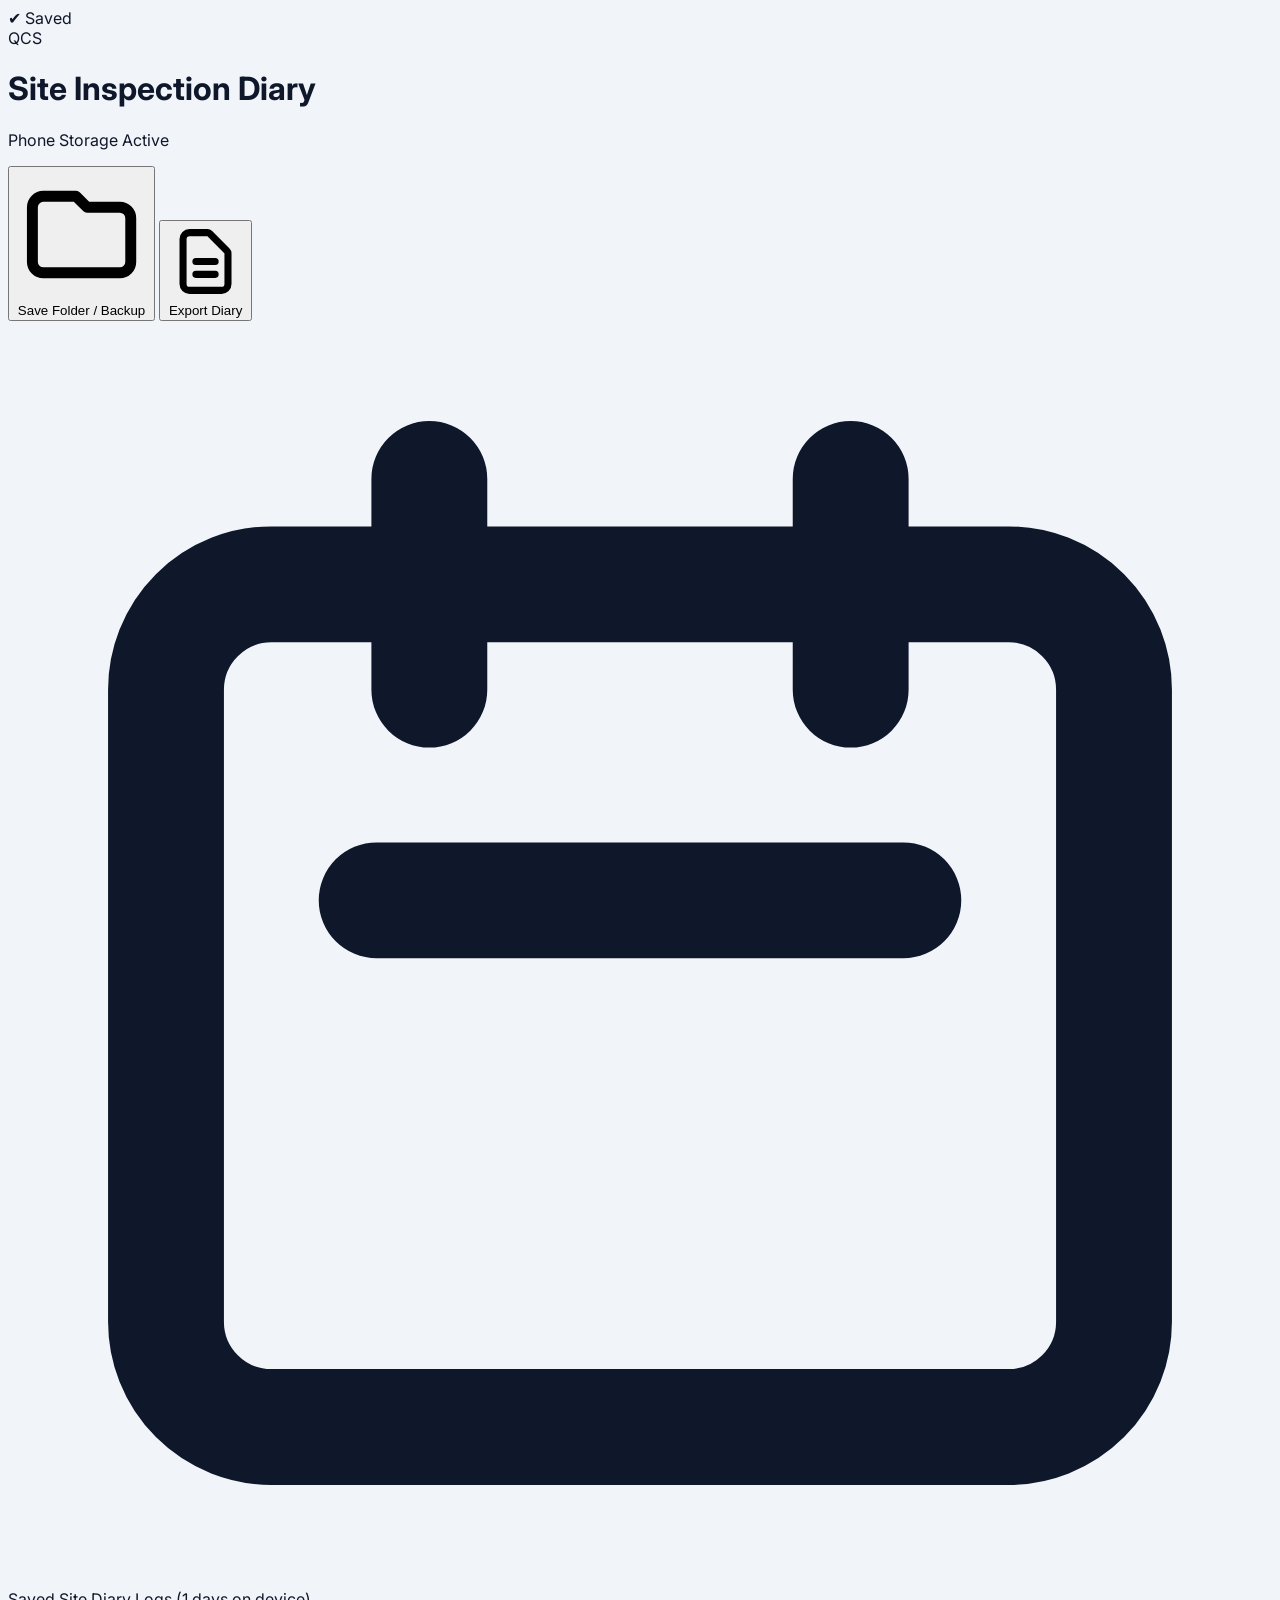
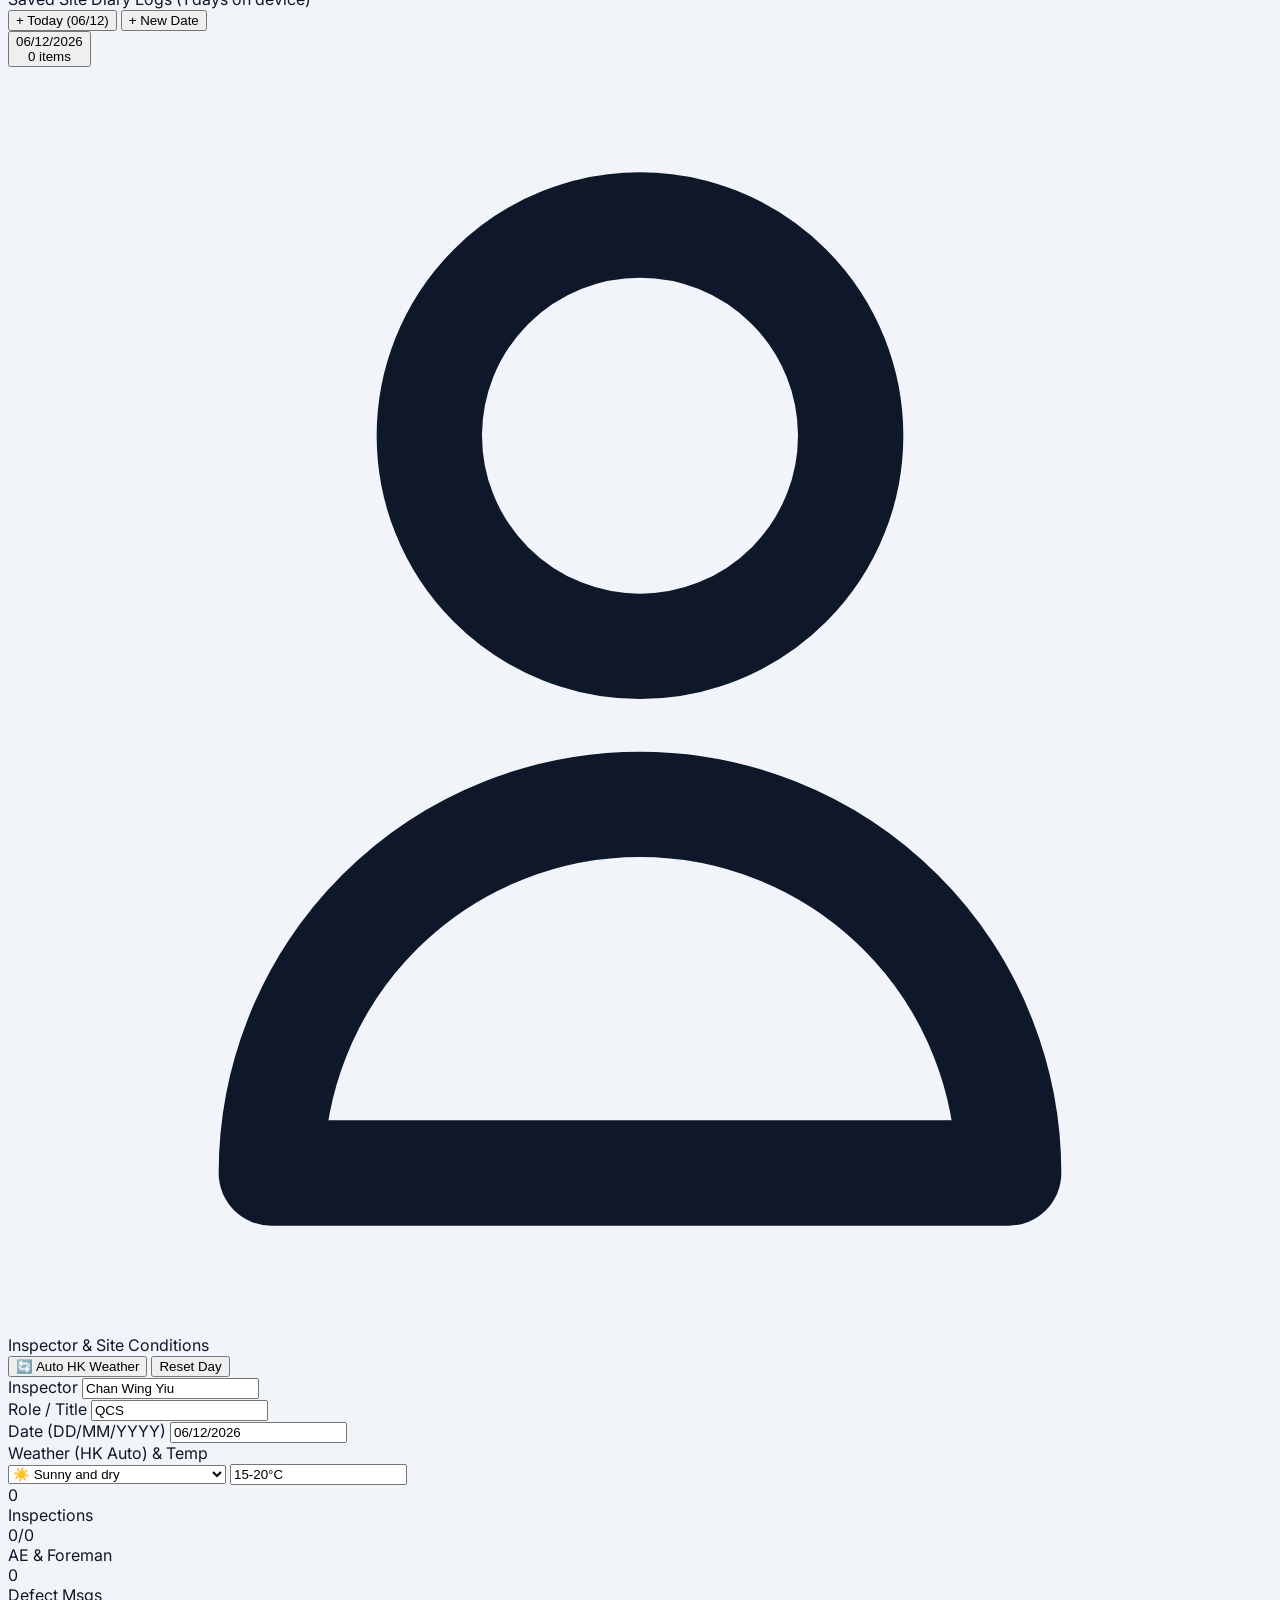
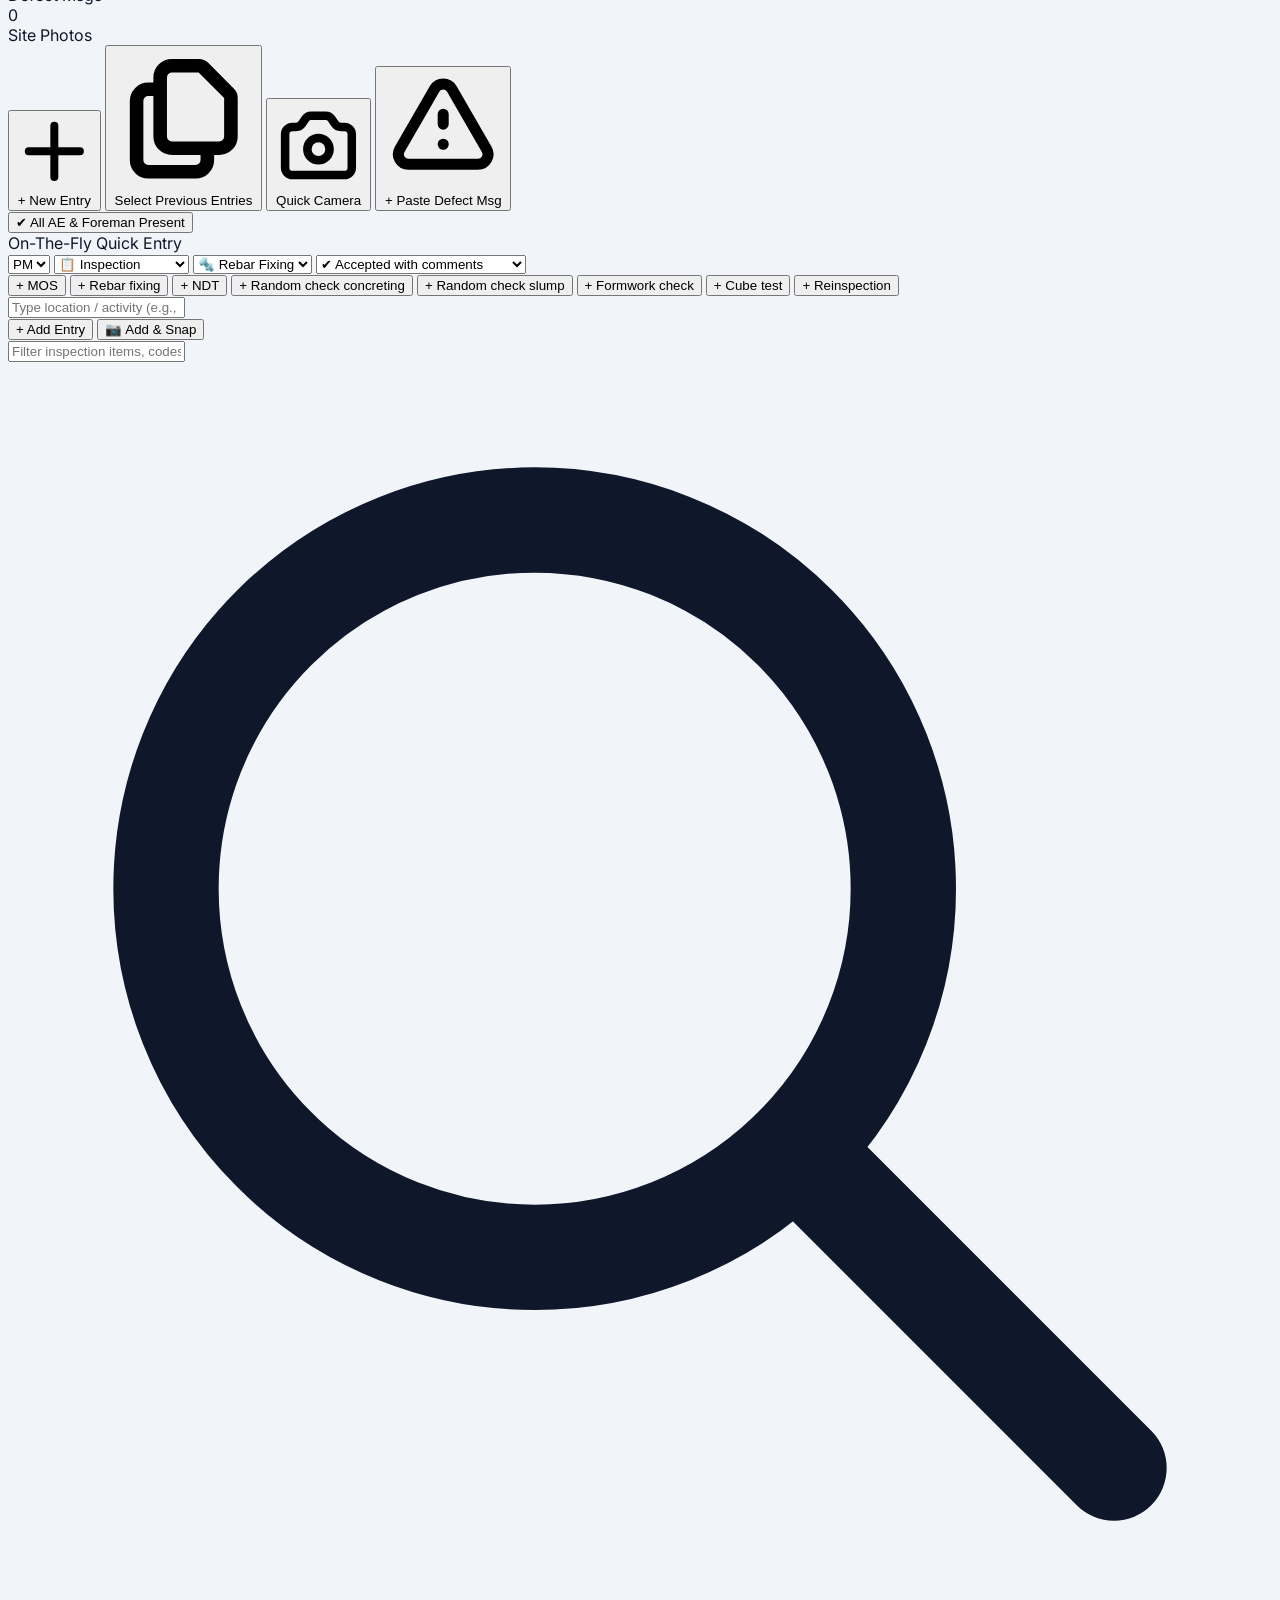
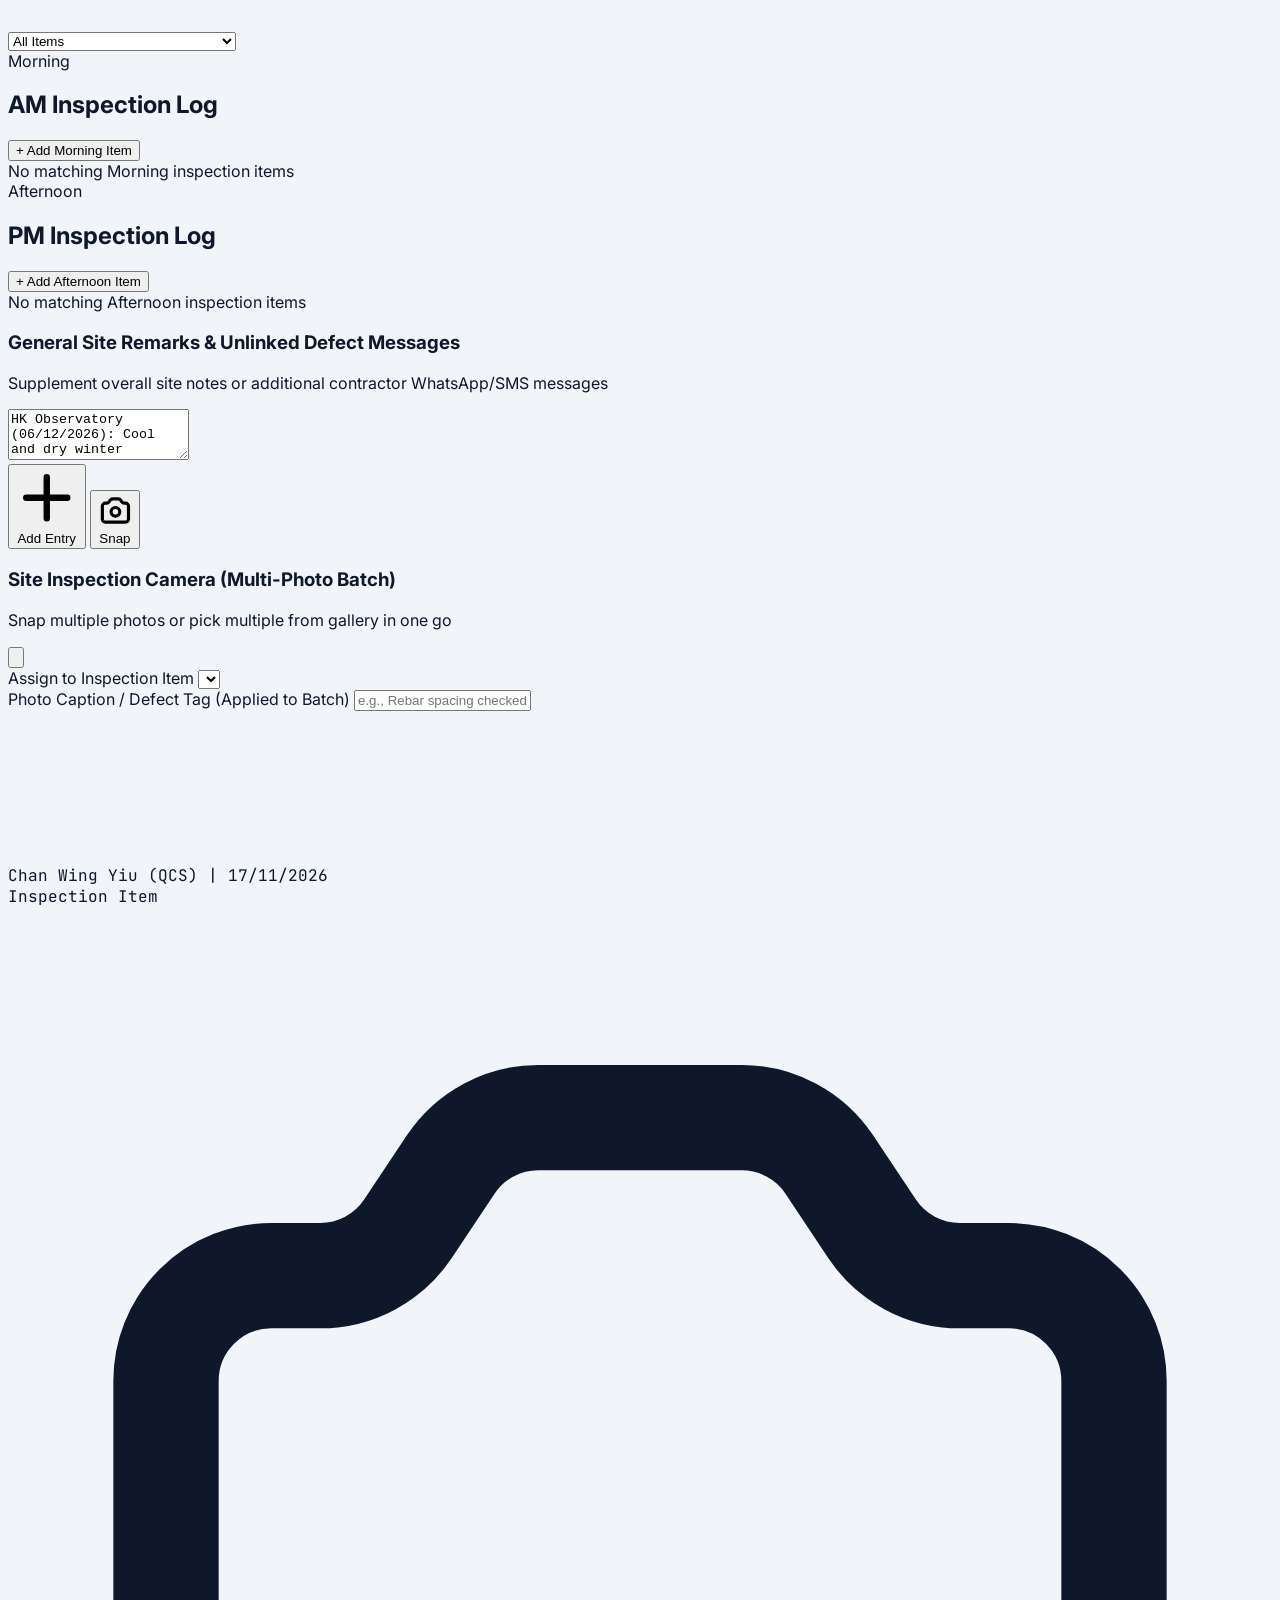
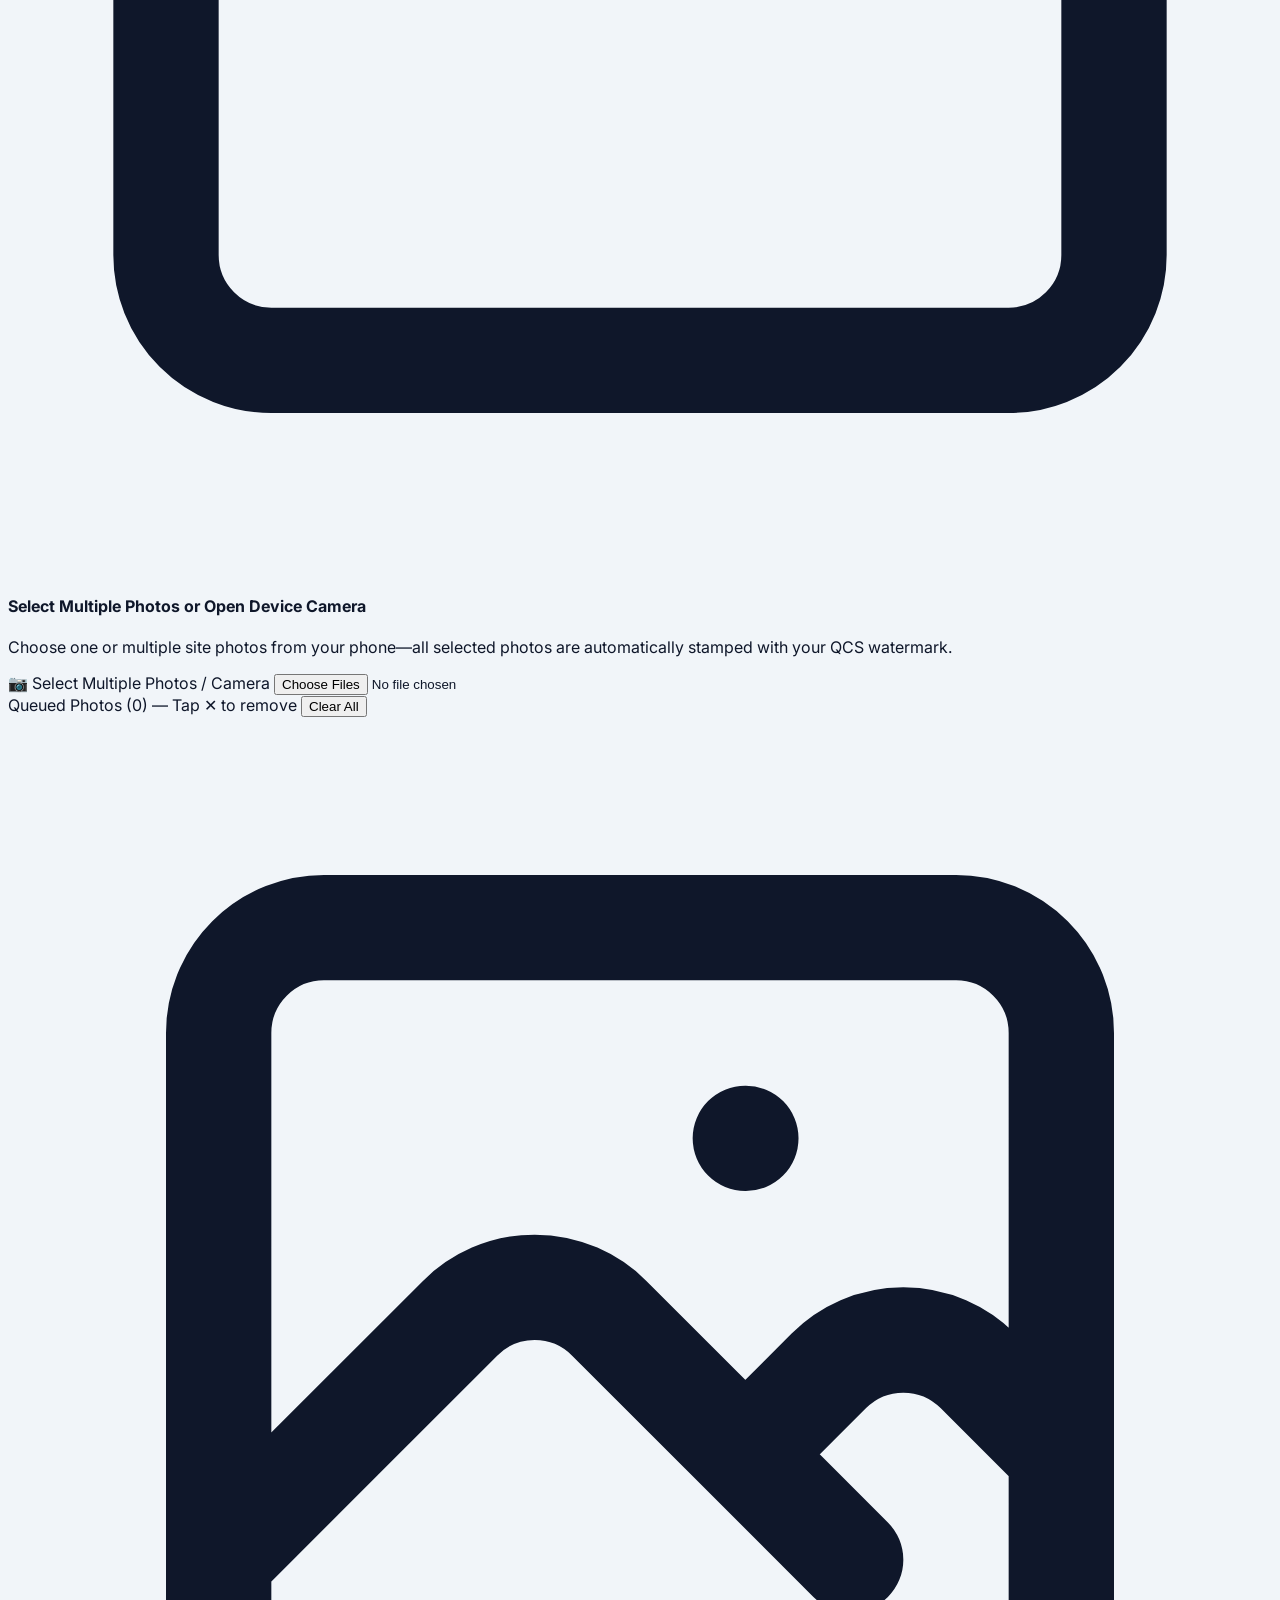
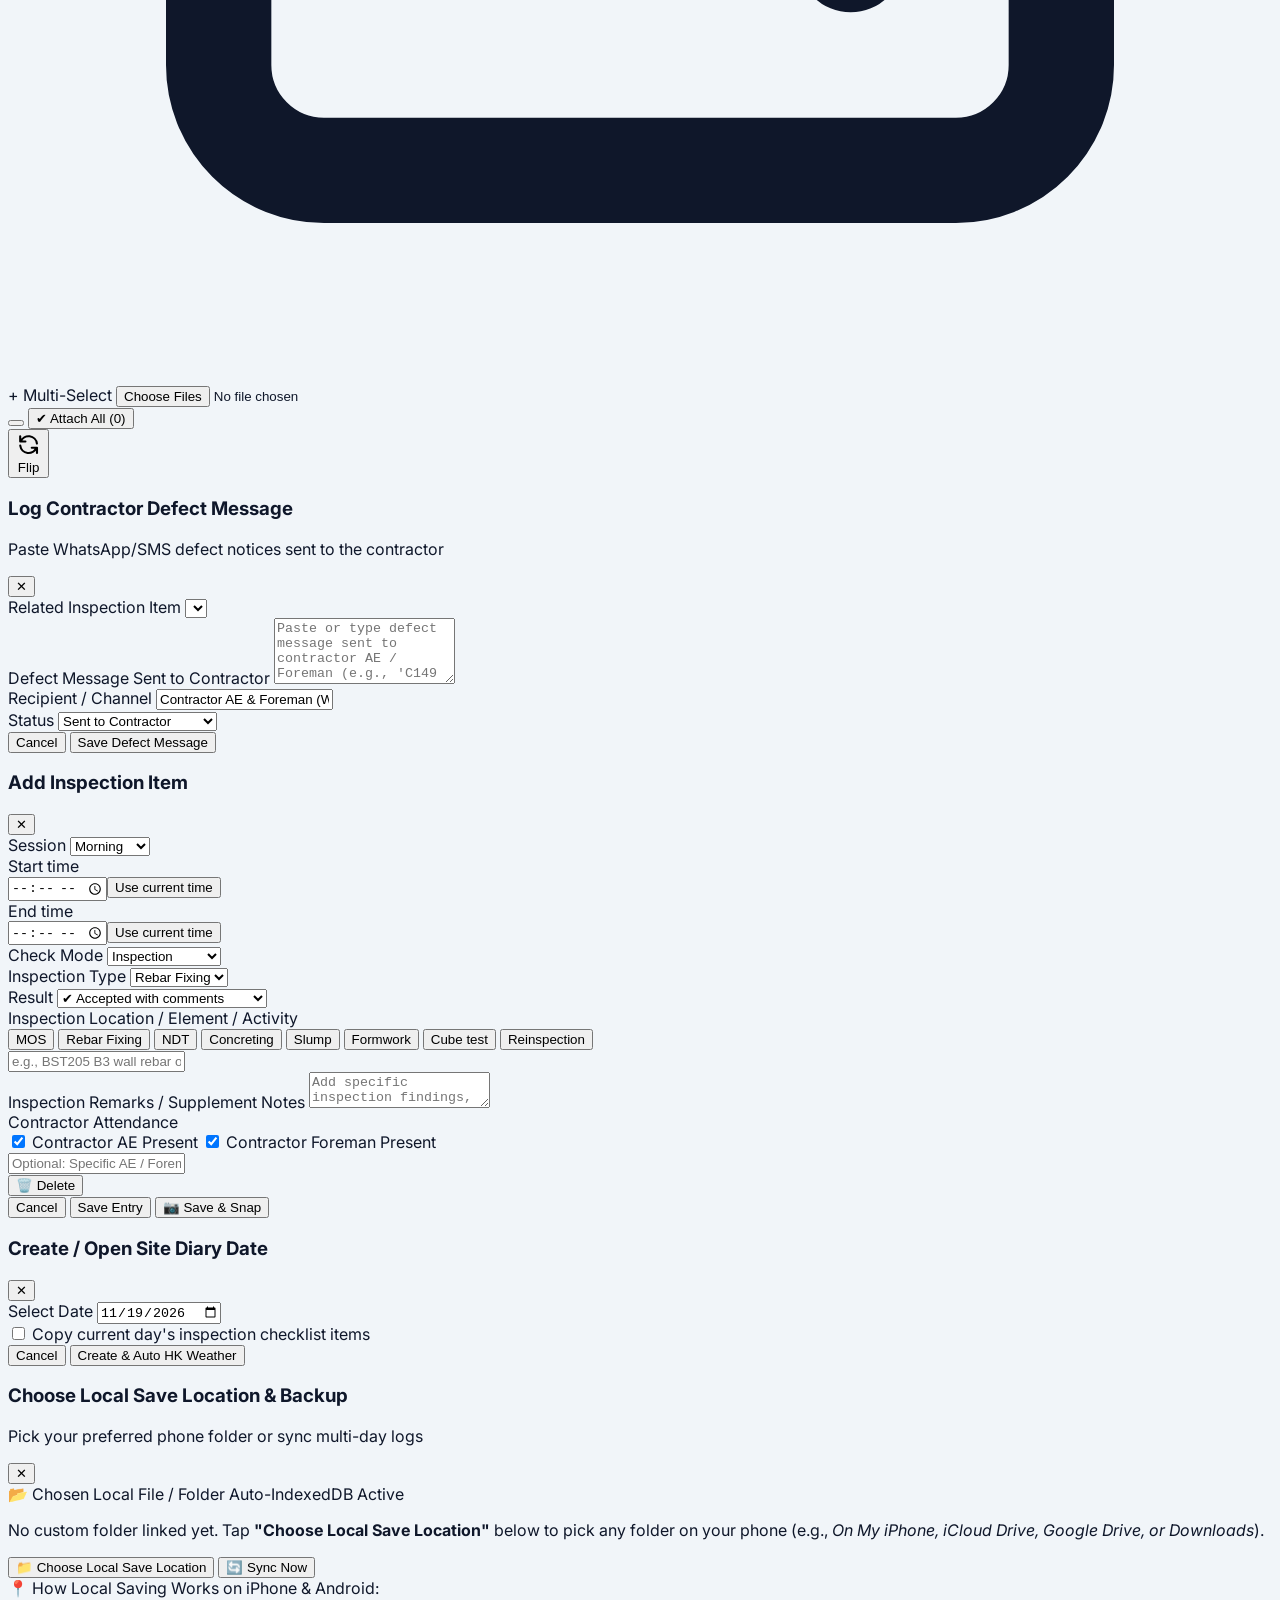
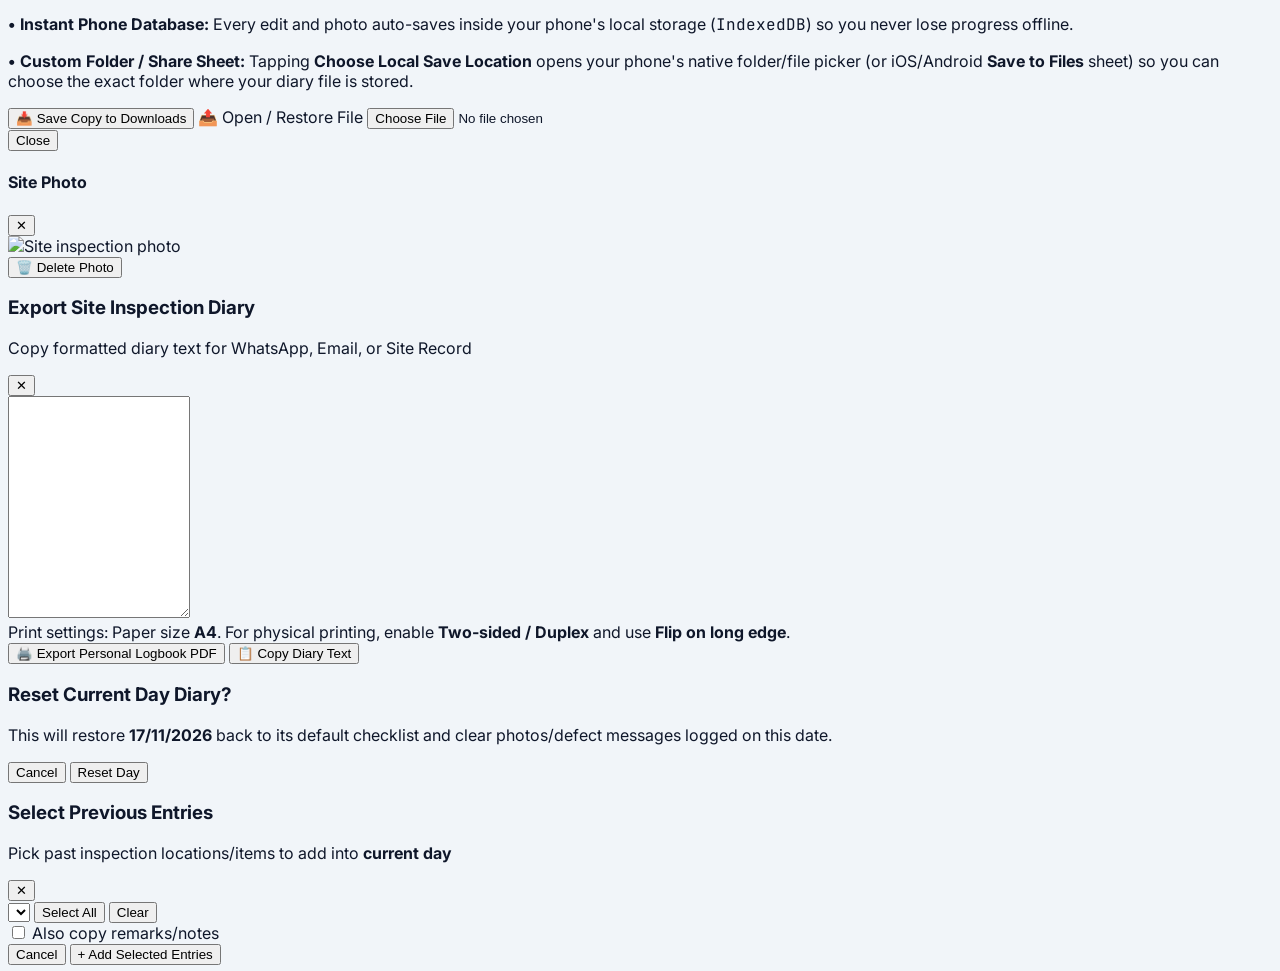
==== index.html @ fc1f867c "Rename site_diary_personal_logbook_FULLY_FIXED.html to index.html" ====
<!DOCTYPE html>
<html lang="en">
<head>
  <meta charset="UTF-8" />
  <meta name="viewport" content="width=device-width, initial-scale=1.0, maximum-scale=1.0, user-scalable=no" />
  <title>Site Diary & QCS Inspection Log</title>
  <script src="https://cdn.tailwindcss.com"></script>
  <link rel="preconnect" href="https://fonts.googleapis.com">
  <link rel="preconnect" href="https://fonts.gstatic.com" crossorigin>
  <link href="https://fonts.googleapis.com/css2?family=Inter:wght@400;500;600;700;800&family=JetBrains+Mono:wght@500;600&display=swap" rel="stylesheet">
  <style>
    body {
      font-family: 'Inter', sans-serif;
      background-color: #f1f5f9;
      color: #0f172a;
      -webkit-tap-highlight-color: transparent;
    }
    .font-mono-code {
      font-family: 'JetBrains Mono', monospace;
    }
    /* Hide scrollbar for clean horizontal pills */
    .no-scrollbar::-webkit-scrollbar {
      display: none;
    }
    .no-scrollbar {
      -ms-overflow-style: none;
      scrollbar-width: none;
    }
    @page { size: A4 portrait; margin: 12mm 12mm 14mm 12mm; }
    #a4-print-report { display: none; }
    @media print {
      html, body { width: 210mm !important; min-height: 297mm !important; margin: 0 !important; padding: 0 !important; background: #fff !important; color: #000 !important; -webkit-print-color-adjust: exact !important; print-color-adjust: exact !important; }
      body { font-family: Arial, sans-serif !important; }
      .no-print, header, #toast, #camera-modal, #defect-modal, #item-modal, #new-day-modal, #backup-modal, #photo-viewer-modal, #reset-modal, #prev-entries-modal, .fixed.bottom-4, main { display: none !important; }
      #export-modal { display: block !important; position: static !important; inset: auto !important; padding: 0 !important; margin: 0 !important; background: #fff !important; }
      #export-modal > div { width: 100% !important; max-width: none !important; margin: 0 !important; padding: 0 !important; border: 0 !important; border-radius: 0 !important; box-shadow: none !important; }
      #export-modal > div > div:first-child, #export-modal > div > div:last-child, #export-preview-text { display: none !important; }
      #a4-print-report { display: block !important; width: 100% !important; font-size: 9.5pt !important; line-height: 1.35 !important; }
      .print-header { display: flex !important; justify-content: space-between !important; align-items: flex-end !important; border-bottom: 2px solid #0f172a !important; margin-bottom: 5mm !important; padding-bottom: 2.5mm !important; }
      .print-title { font-size: 16pt !important; font-weight: 800 !important; }
      .print-meta { font-size: 8.5pt !important; color: #334155 !important; }
      .print-session { margin: 4mm 0 2mm !important; font-size: 11pt !important; font-weight: 800 !important; border-bottom: 1px solid #cbd5e1 !important; padding-bottom: 1mm !important; }
      .print-item { break-inside: avoid !important; page-break-inside: avoid !important; border: 1px solid #cbd5e1 !important; border-radius: 2mm !important; padding: 2.5mm !important; margin-bottom: 2.5mm !important; }
      .print-item-title { font-weight: 700 !important; }
      .print-small { font-size: 8.5pt !important; color: #334155 !important; margin-top: 1mm !important; }
      .print-defect { color: #991b1b !important; }
      .print-general { break-inside: avoid !important; margin-top: 4mm !important; border-top: 1px solid #94a3b8 !important; padding-top: 2mm !important; }
      .print-photo-grid { display: grid !important; grid-template-columns: repeat(2, 1fr) !important; gap: 3mm !important; margin-top: 2mm !important; }
      .print-photo { width: 100% !important; max-height: 75mm !important; object-fit: contain !important; border: 1px solid #cbd5e1 !important; break-inside: avoid !important; }
    }

    @media print {
      #a4-print-report { font-family: "Times New Roman", Times, serif !important; font-size: 10pt !important; line-height: 1.25 !important; }
      .logbook-heading { text-align: center; font-size: 16pt; font-weight: 700; text-decoration: underline; margin: 0 0 5mm; }
      .logbook-front { width: 100%; border-collapse: collapse; margin-bottom: 5mm; }
      .logbook-front td { border: 1px solid #000; padding: 2.2mm 2.5mm; vertical-align: top; }
      .logbook-front .label { width: 26mm; font-weight: 700; white-space: nowrap; }
      .signature-space { height: 10mm; }
      .daily-title { font-size: 12pt; font-weight: 700; text-decoration: underline; margin: 3mm 0 2mm; }
      .daily-info { width: 100%; border-collapse: collapse; margin-bottom: 3mm; }
      .daily-info th, .daily-info td { border: 1px solid #000; padding: 2mm; text-align: left; }
      .daily-info th { width: 24mm; background: #eee !important; font-weight: 700; }
      .logbook-table { width: 100%; border-collapse: collapse; table-layout: fixed; }
      .logbook-table th, .logbook-table td { border: 1px solid #000; padding: 2mm; vertical-align: top; overflow-wrap: anywhere; }
      .logbook-table th { text-align: center; font-weight: 700; background: #e7e6e6 !important; }
      .logbook-table tr { break-inside: avoid; page-break-inside: avoid; }
      .col-no { width: 7mm; text-align: center; }
      .col-time { width: 20mm; text-align: center; }
      .col-activity { width: 54mm; }
      .col-participants { width: 34mm; }
      .col-result { width: auto; }
      .entry-type { font-size: 8.5pt; font-weight: 700; }
      .entry-details { margin-top: 1mm; }
      .nonconformity { margin-top: 1.5mm; font-weight: 700; }
      .photo-section { break-before: page; page-break-before: always; }
      .photo-title { font-size: 12pt; font-weight: 700; text-decoration: underline; margin-bottom: 3mm; }
      .logbook-photo-grid { display: grid; grid-template-columns: repeat(2, 1fr); gap: 4mm; }
      .logbook-photo-card { break-inside: avoid; page-break-inside: avoid; border: 1px solid #000; padding: 2mm; }
      .logbook-photo { display: block; width: 100%; max-height: 92mm; object-fit: contain; }
      .photo-caption { font-size: 8.5pt; margin-top: 1.5mm; }
      .meeting-note { margin-top: 4mm; border: 1px solid #000; padding: 2.5mm; break-inside: avoid; page-break-inside: avoid; }
      .footer-note { margin-top: 3mm; font-size: 8pt; }
    }

    /* A4 full-page print override */
    @page { size: A4 portrait; margin: 10mm; }
    @media print {
      html, body {
        width: auto !important;
        min-width: 0 !important;
        max-width: none !important;
        min-height: 0 !important;
      }
      #export-modal {
        width: auto !important;
        max-width: none !important;
      }
      #export-modal > div,
      #a4-print-report {
        width: 100% !important;
        max-width: none !important;
        min-width: 0 !important;
        box-sizing: border-box !important;
      }
      #a4-print-report {
        zoom: 1 !important;
        transform: none !important;
        font-size: 10pt !important;
      }
      .logbook-front,
      .daily-info,
      .logbook-table {
        width: 100% !important;
        max-width: 100% !important;
      }
    }
  </style>
</head>
<body class="pb-28">

  <!-- Toast Notification Banner -->
  <div id="toast" class="fixed top-4 left-1/2 -translate-x-1/2 z-50 hidden items-center gap-2 bg-slate-900 text-white px-4 py-3 rounded-xl shadow-xl border border-slate-700 text-sm font-medium transition-all duration-200 max-w-[92vw]">
    <span id="toast-icon" class="text-amber-400">✔</span>
    <span id="toast-msg">Saved</span>
  </div>

  <!-- Top App Bar -->
  <header class="bg-slate-900 text-white sticky top-0 z-30 shadow-md border-b border-slate-800 no-print">
    <div class="max-w-3xl mx-auto px-4 py-3 flex items-center justify-between gap-2">
      <div class="flex items-center gap-2.5">
        <div class="w-10 h-10 rounded-xl bg-amber-500 text-slate-950 flex items-center justify-center font-extrabold text-lg shadow-inner">
          QCS
        </div>
        <div>
          <h1 class="text-base sm:text-lg font-bold tracking-tight leading-tight">Site Inspection Diary</h1>
          <p class="text-xs text-slate-400 flex items-center gap-1.5">
            <span class="inline-block w-2 h-2 rounded-full bg-emerald-400"></span>
            <span id="storage-status-label">Phone Storage Active</span>
          </p>
        </div>
      </div>

      <div class="flex items-center gap-2">
        <button onclick="openBackupModal()" class="bg-slate-800 hover:bg-slate-700 active:scale-95 text-slate-200 font-semibold text-xs px-3 py-2.5 rounded-xl border border-slate-700 transition flex items-center gap-1.5" title="Choose save folder or backup/restore">
          <svg class="w-4 h-4 text-emerald-400" fill="none" stroke="currentColor" stroke-width="2" viewBox="0 0 24 24">
            <path stroke-linecap="round" stroke-linejoin="round" d="M3 7v10a2 2 0 002 2h14a2 2 0 002-2V9a2 2 0 00-2-2h-6l-2-2H5a2 2 0 00-2 2z" />
          </svg>
          <span class="hidden sm:inline">Save Folder / Backup</span>
        </button>

        <button onclick="openExportModal()" class="bg-amber-500 hover:bg-amber-400 active:scale-95 text-slate-950 font-bold text-xs sm:text-sm px-3.5 py-2.5 rounded-xl shadow transition flex items-center gap-1.5">
          <svg class="w-4 h-4" fill="none" stroke="currentColor" stroke-width="2.2" viewBox="0 0 24 24">
            <path stroke-linecap="round" stroke-linejoin="round" d="M9 12h6m-6 4h6m2 5H7a2 2 0 01-2-2V5a2 2 0 012-2h5.586a1 1 0 01.707.293l5.414 5.414a1 1 0 01.293.707V19a2 2 0 01-2 2z" />
          </svg>
          <span>Export Diary</span>
        </button>
      </div>
    </div>
  </header>

  <!-- Main Content Container -->
  <main class="max-w-3xl mx-auto px-3 sm:px-4 pt-4 space-y-4">

    <!-- Multi-Day Diary Switcher Bar (Saved on Phone Storage) -->
    <section class="bg-white rounded-2xl shadow-sm border border-slate-200 p-3 space-y-2.5 no-print">
      <div class="flex items-center justify-between gap-2">
        <span class="text-[11px] font-extrabold uppercase tracking-wider text-slate-500 flex items-center gap-1.5">
          <svg class="w-4 h-4 text-sky-600" fill="none" stroke="currentColor" stroke-width="2.2" viewBox="0 0 24 24">
            <path stroke-linecap="round" stroke-linejoin="round" d="M8 7V3m8 4V3m-9 8h10M5 21h14a2 2 0 002-2V7a2 2 0 00-2-2H5a2 2 0 00-2 2v12a2 2 0 002 2z" />
          </svg>
          Saved Site Diary Logs (<span id="saved-days-count">1</span> days on device)
        </span>
        <div class="flex items-center gap-1.5">
          <button id="today-button" onclick="createNewDayDiary('today')" class="text-xs font-bold bg-sky-50 hover:bg-sky-100 text-sky-800 border border-sky-200 px-2.5 py-1.5 rounded-xl transition">
            + Today
          </button>
          <button onclick="openNewDayModal()" class="text-xs font-bold bg-slate-900 hover:bg-slate-800 text-white px-2.5 py-1.5 rounded-xl transition">
            + New Date
          </button>
        </div>
      </div>

      <!-- Horizontal Scrollable Saved Date Pills -->
      <div id="saved-days-pills" class="flex items-center gap-2 overflow-x-auto no-scrollbar pb-0.5"></div>
    </section>

    <!-- Diary Header Metadata Card -->
    <section class="bg-white rounded-2xl shadow-sm border border-slate-200 p-4 space-y-3">
      <div class="flex items-center justify-between">
        <span class="text-xs font-bold uppercase tracking-wider text-slate-500 flex items-center gap-1.5">
          <svg class="w-4 h-4 text-amber-500" fill="none" stroke="currentColor" stroke-width="2" viewBox="0 0 24 24">
            <path stroke-linecap="round" stroke-linejoin="round" d="M16 7a4 4 0 11-8 0 4 4 0 018 0zM12 14a7 7 0 00-7 7h14a7 7 0 00-7-7z" />
          </svg>
          Inspector & Site Conditions
        </span>
        <div class="flex items-center gap-3 no-print">
          <button onclick="syncWeatherForCurrentDate(true)" class="text-xs text-sky-600 hover:text-sky-700 font-semibold flex items-center gap-1">
            <span>🔄 Auto HK Weather</span>
          </button>
          <button onclick="openResetConfirm()" class="text-xs text-slate-400 hover:text-rose-600 underline font-medium">
            Reset Day
          </button>
        </div>
      </div>

      <div class="grid grid-cols-2 sm:grid-cols-4 gap-2.5">
        <div class="col-span-2 sm:col-span-1">
          <label class="block text-[11px] font-semibold text-slate-500 uppercase mb-1">Inspector</label>
          <input id="meta-inspector" type="text" onchange="updateMeta('inspector', this.value)"
            class="w-full bg-slate-50 border border-slate-200 rounded-xl px-3 py-2 text-sm font-semibold text-slate-900 focus:outline-none focus:ring-2 focus:ring-amber-500" />
        </div>
        <div>
          <label class="block text-[11px] font-semibold text-slate-500 uppercase mb-1">Role / Title</label>
          <input id="meta-role" type="text" onchange="updateMeta('role', this.value)"
            class="w-full bg-slate-50 border border-slate-200 rounded-xl px-3 py-2 text-sm font-semibold text-slate-900 focus:outline-none focus:ring-2 focus:ring-amber-500" />
        </div>
        <div>
          <label class="block text-[11px] font-semibold text-slate-500 uppercase mb-1">Date (DD/MM/YYYY)</label>
          <input id="meta-date" type="text" onchange="handleDateChange(this.value)"
            class="w-full bg-slate-50 border border-slate-200 rounded-xl px-3 py-2 text-sm font-semibold text-slate-900 focus:outline-none focus:ring-2 focus:ring-amber-500" />
        </div>
        <div class="col-span-2 sm:col-span-1">
          <label class="block text-[11px] font-semibold text-slate-500 uppercase mb-1">Weather (HK Auto) & Temp</label>
          <div class="flex gap-1.5">
            <select id="meta-weather" onchange="updateMeta('weather', this.value)"
              class="w-3/5 bg-slate-50 border border-slate-200 rounded-xl px-2 py-2 text-xs sm:text-sm font-semibold text-slate-900 focus:outline-none focus:ring-2 focus:ring-amber-500">
              <option value="Mainly cloudy with sunny periods">⛅ Mainly cloudy / sunny periods</option>
              <option value="Sunny and dry">☀️ Sunny and dry</option>
              <option value="Sunny">☀️ Sunny</option>
              <option value="Fine and dry">🌤️ Fine and dry</option>
              <option value="Cloudy">☁️ Cloudy</option>
              <option value="Cloudy with a few rain patches">🌦️ Cloudy / rain patches</option>
              <option value="Rainy">🌧️ Rainy</option>
              <option value="Humid">💧 Humid</option>
            </select>
            <input id="meta-temp" type="text" onchange="updateMeta('temp', this.value)"
              class="w-2/5 bg-slate-50 border border-slate-200 rounded-xl px-1.5 py-2 text-xs sm:text-sm font-semibold text-center text-slate-900 focus:outline-none focus:ring-2 focus:ring-amber-500" />
          </div>
        </div>
      </div>

      <!-- Summary Metrics Strip -->
      <div class="grid grid-cols-4 gap-2 pt-2 border-t border-slate-100 text-center">
        <div class="bg-slate-50 rounded-xl p-2">
          <div id="stat-total" class="text-lg font-extrabold text-slate-900">11</div>
          <div class="text-[11px] font-medium text-slate-500">Inspections</div>
        </div>
        <div class="bg-emerald-50 rounded-xl p-2">
          <div id="stat-attendance" class="text-lg font-extrabold text-emerald-700">11/11</div>
          <div class="text-[11px] font-medium text-emerald-700">AE & Foreman</div>
        </div>
        <div class="bg-amber-50 rounded-xl p-2">
          <div id="stat-defects" class="text-lg font-extrabold text-amber-700">0</div>
          <div class="text-[11px] font-medium text-amber-700">Defect Msgs</div>
        </div>
        <div class="bg-sky-50 rounded-xl p-2">
          <div id="stat-photos" class="text-lg font-extrabold text-sky-700">0</div>
          <div class="text-[11px] font-medium text-sky-700">Site Photos</div>
        </div>
      </div>
    </section>

    <!-- Quick Field Action Toolbar -->
    <section class="flex flex-wrap items-center justify-between gap-2 bg-slate-800 text-white p-3 rounded-2xl shadow-sm no-print">
      <div class="flex flex-wrap items-center gap-2">
        <button onclick="openAddInspectionModal('Afternoon')" class="bg-emerald-500 hover:bg-emerald-400 active:scale-95 text-slate-950 font-extrabold text-xs sm:text-sm px-3.5 py-2.5 rounded-xl flex items-center gap-1.5 shadow">
          <svg class="w-4 h-4" fill="none" stroke="currentColor" stroke-width="2.5" viewBox="0 0 24 24">
            <path stroke-linecap="round" stroke-linejoin="round" d="M12 4v16m8-8H4" />
          </svg>
          <span>+ New Entry</span>
        </button>

        <button onclick="openPreviousEntriesModal()" class="bg-sky-500 hover:bg-sky-400 active:scale-95 text-slate-950 font-extrabold text-xs sm:text-sm px-3.5 py-2.5 rounded-xl flex items-center gap-1.5 shadow">
          <svg class="w-4 h-4" fill="none" stroke="currentColor" stroke-width="2.3" viewBox="0 0 24 24">
            <path stroke-linecap="round" stroke-linejoin="round" d="M8 7v8a2 2 0 002 2h6M8 7V5a2 2 0 012-2h4.586a1 1 0 01.707.293l4.414 4.414a1 1 0 01.293.707V15a2 2 0 01-2 2h-2M8 7H6a2 2 0 00-2 2v10a2 2 0 002 2h8a2 2 0 002-2v-2" />
          </svg>
          <span>Select Previous Entries</span>
        </button>

        <button onclick="openCameraModal(null)" class="bg-amber-500 hover:bg-amber-400 active:scale-95 text-slate-950 font-bold text-xs sm:text-sm px-3.5 py-2.5 rounded-xl flex items-center gap-2 shadow">
          <svg class="w-4 h-4" fill="none" stroke="currentColor" stroke-width="2.3" viewBox="0 0 24 24">
            <path stroke-linecap="round" stroke-linejoin="round" d="M3 9a2 2 0 012-2h.93a2 2 0 001.664-.89l.812-1.22A2 2 0 0110.07 4h3.86a2 2 0 011.664.89l.812 1.22A2 2 0 0018.07 7H19a2 2 0 012 2v9a2 2 0 01-2 2H5a2 2 0 01-2-2V9z" />
            <path stroke-linecap="round" stroke-linejoin="round" d="M15 13a3 3 0 11-6 0 3 3 0 016 0z" />
          </svg>
          <span>Quick Camera</span>
        </button>

        <button onclick="openQuickDefectModal()" class="bg-rose-600 hover:bg-rose-500 active:scale-95 text-white font-semibold text-xs sm:text-sm px-3.5 py-2.5 rounded-xl flex items-center gap-1.5 shadow">
          <svg class="w-4 h-4" fill="none" stroke="currentColor" stroke-width="2.2" viewBox="0 0 24 24">
            <path stroke-linecap="round" stroke-linejoin="round" d="M12 9v2m0 4h.01m-6.938 4h13.856c1.54 0 2.502-1.667 1.732-3L13.732 4c-.77-1.333-2.694-1.333-3.464 0L3.34 16c-.77 1.333.192 3 1.732 3z" />
          </svg>
          <span>+ Paste Defect Msg</span>
        </button>
      </div>

      <button onclick="markAllAttendance()" class="text-xs bg-slate-700 hover:bg-slate-600 text-emerald-300 font-semibold px-3 py-2 rounded-xl border border-slate-600 transition">
        ✔ All AE & Foreman Present
      </button>
    </section>

    <!-- Rapid 2-Second Field Quick-Add Bar -->
    <section class="bg-white rounded-2xl shadow-sm border-2 border-amber-400/70 p-3.5 space-y-2.5 no-print">
      <div class="flex flex-wrap items-center justify-between gap-2">
        <span class="text-xs font-extrabold uppercase tracking-wider text-slate-700 flex items-center gap-1.5">
          <span class="w-2 h-2 rounded-full bg-emerald-500 animate-pulse"></span>
          On-The-Fly Quick Entry
        </span>
        <div class="flex flex-wrap items-center gap-1.5">
          <select id="quick-session" class="bg-slate-100 border border-slate-200 rounded-lg px-2 py-1 text-xs font-bold text-slate-800 focus:outline-none focus:ring-2 focus:ring-amber-500">
            <option value="Morning">AM</option>
            <option value="Afternoon" selected>PM</option>
          </select>
          <select id="quick-type" onchange="syncStatusOptionsForType('quick')" class="bg-indigo-50 border border-indigo-200 rounded-lg px-2 py-1 text-xs font-extrabold text-indigo-900 focus:outline-none focus:ring-2 focus:ring-amber-500">
            <option value="Inspection" selected>📋 Inspection</option>
            <option value="Random Check">🎲 Random Check</option>
          </select>
          <select id="quick-category" class="bg-sky-50 border border-sky-200 rounded-lg px-2 py-1 text-xs font-extrabold text-sky-900 focus:outline-none focus:ring-2 focus:ring-amber-500">
            <option value="Rebar Fixing">🔩 Rebar Fixing</option>
            <option value="MOS">📑 MOS</option>
            <option value="NDT">📡 NDT</option>
            <option value="Concreting">🏗️ Concreting</option>
            <option value="Formwork">🪵 Formwork</option>
            <option value="Steelwork">⚙️ Steelwork</option>
            <option value="Cube Test">🧪 Cube Test</option>
            <option value="General">📌 General</option>
          </select>
          <select id="quick-status" class="bg-slate-100 border border-slate-200 rounded-lg px-2 py-1 text-xs font-bold text-slate-800 focus:outline-none focus:ring-2 focus:ring-amber-500">
            <option value="Accepted with comments">✔ Accepted with comments</option>
            <option value="Accepted with minor defects">⚠️ Accepted with minor defects</option>
            <option value="Reinspection required">🔄 Reinspection required</option>
          </select>
        </div>
      </div>

      <!-- 1-Tap Common QCS Task Chips -->
      <div class="flex items-center gap-1.5 overflow-x-auto no-scrollbar pb-0.5">
        <button type="button" onclick="applyQuickChip('MOS review ', 'Inspection', 'MOS')" class="shrink-0 text-[11px] font-semibold bg-sky-50 hover:bg-sky-100 text-sky-800 px-2.5 py-1 rounded-lg border border-sky-200 transition">
          + MOS
        </button>
        <button type="button" onclick="applyQuickChip('Rebar fixing inspection ', 'Inspection', 'Rebar Fixing')" class="shrink-0 text-[11px] font-semibold bg-sky-50 hover:bg-sky-100 text-sky-800 px-2.5 py-1 rounded-lg border border-sky-200 transition">
          + Rebar fixing
        </button>
        <button type="button" onclick="applyQuickChip('NDT inspection ', 'Inspection', 'NDT')" class="shrink-0 text-[11px] font-semibold bg-sky-50 hover:bg-sky-100 text-sky-800 px-2.5 py-1 rounded-lg border border-sky-200 transition">
          + NDT
        </button>
        <button type="button" onclick="applyQuickChip('Random check concreting', 'Random Check', 'Concreting')" class="shrink-0 text-[11px] font-semibold bg-indigo-50 hover:bg-indigo-100 text-indigo-800 px-2.5 py-1 rounded-lg border border-indigo-200 transition">
          + Random check concreting
        </button>
        <button type="button" onclick="applyQuickChip('Random check slump', 'Random Check', 'Concreting')" class="shrink-0 text-[11px] font-semibold bg-indigo-50 hover:bg-indigo-100 text-indigo-800 px-2.5 py-1 rounded-lg border border-indigo-200 transition">
          + Random check slump
        </button>
        <button type="button" onclick="applyQuickChip('Formwork check ', 'Inspection', 'Formwork')" class="shrink-0 text-[11px] font-semibold bg-slate-100 hover:bg-amber-100 hover:text-amber-900 text-slate-700 px-2.5 py-1 rounded-lg border border-slate-200 transition">
          + Formwork check
        </button>
        <button type="button" onclick="applyQuickChip('Cube test ', 'Inspection', 'Cube Test')" class="shrink-0 text-[11px] font-semibold bg-slate-100 hover:bg-amber-100 hover:text-amber-900 text-slate-700 px-2.5 py-1 rounded-lg border border-slate-200 transition">
          + Cube test
        </button>
        <button type="button" onclick="applyQuickChip('Reinspected ', 'Inspection', 'General')" class="shrink-0 text-[11px] font-semibold bg-slate-100 hover:bg-amber-100 hover:text-amber-900 text-slate-700 px-2.5 py-1 rounded-lg border border-slate-200 transition">
          + Reinspection
        </button>
      </div>

      <!-- Input + Instant Add / Add & Snap Buttons -->
      <div class="flex flex-col sm:flex-row gap-2">
        <input id="quick-title-input" type="text" onkeydown="if(event.key==='Enter') handleQuickAdd(false)"
          placeholder="Type location / activity (e.g., BST205 B3 wall rebar)..."
          class="flex-1 bg-slate-50 border border-slate-300 rounded-xl px-3.5 py-2.5 text-sm font-semibold text-slate-900 placeholder-slate-400 focus:outline-none focus:ring-2 focus:ring-amber-500" />
        <div class="flex items-center gap-2 shrink-0">
          <button type="button" onclick="handleQuickAdd(false)"
            class="flex-1 sm:flex-initial bg-slate-900 hover:bg-slate-800 active:scale-95 text-white font-bold text-xs sm:text-sm px-4 py-2.5 rounded-xl shadow transition">
            + Add Entry
          </button>
          <button type="button" onclick="handleQuickAdd(true)"
            class="flex-1 sm:flex-initial bg-amber-500 hover:bg-amber-400 active:scale-95 text-slate-950 font-extrabold text-xs sm:text-sm px-3.5 py-2.5 rounded-xl shadow flex items-center justify-center gap-1.5 transition"
            title="Create entry and immediately open camera">
            <span>📷 Add & Snap</span>
          </button>
        </div>
      </div>
    </section>

    <!-- Filter / Search Bar -->
    <div class="flex items-center gap-2 no-print">
      <div class="relative flex-1">
        <input id="search-input" type="text" oninput="renderInspections()" placeholder="Filter inspection items, codes (e.g. BST209, C149), or defects..."
          class="w-full bg-white border border-slate-200 rounded-xl pl-9 pr-3 py-2.5 text-sm text-slate-800 placeholder-slate-400 focus:outline-none focus:ring-2 focus:ring-amber-500 shadow-sm" />
        <svg class="w-4 h-4 text-slate-400 absolute left-3 top-3" fill="none" stroke="currentColor" stroke-width="2" viewBox="0 0 24 24">
          <path stroke-linecap="round" stroke-linejoin="round" d="M21 21l-6-6m2-5a7 7 0 11-14 0 7 7 0 0114 0z" />
        </svg>
      </div>
      <select id="filter-status" onchange="renderInspections()" class="bg-white border border-slate-200 rounded-xl px-3 py-2.5 text-xs sm:text-sm font-semibold text-slate-700 focus:outline-none focus:ring-2 focus:ring-amber-500 shadow-sm">
        <option value="all">All Items</option>
        <option value="type-Inspection">Mode: Inspection</option>
        <option value="type-Random Check">Mode: Random Check</option>
        <option value="cat-MOS">Type: MOS</option>
        <option value="cat-Rebar Fixing">Type: Rebar Fixing</option>
        <option value="cat-NDT">Type: NDT</option>
        <option value="cat-Concreting">Type: Concreting</option>
        <option value="cat-Formwork">Type: Formwork</option>
        <option value="cat-Steelwork">Type: Steelwork</option>
        <option value="cat-Cube Test">Type: Cube Test</option>
        <option value="Accepted with comments">Accepted w/ comments</option>
        <option value="Accepted with minor defects">Accepted w/ minor defects</option>
        <option value="Reinspection required">Reinspection required</option>
        <option value="OK">Random Check: OK</option>
        <option value="Not OK and rectified">Random Check: Not OK & rectified</option>
        <option value="defects">With Defect Msgs</option>
        <option value="photos">With Photos</option>
      </select>
    </div>

    <!-- MORNING SESSION -->
    <section class="space-y-3">
      <div class="flex items-center justify-between px-1">
        <div class="flex items-center gap-2">
          <span class="px-2.5 py-1 rounded-lg bg-amber-100 text-amber-800 text-xs font-extrabold uppercase tracking-wider">Morning</span>
          <h2 class="text-sm font-bold text-slate-700">AM Inspection Log</h2>
        </div>
        <button onclick="openAddInspectionModal('Morning')" class="text-xs font-bold text-slate-700 hover:text-amber-600 bg-white border border-slate-200 px-3 py-1.5 rounded-xl shadow-sm active:scale-95 transition no-print">
          + Add Morning Item
        </button>
      </div>
      <div id="morning-list" class="space-y-3"></div>
    </section>

    <!-- AFTERNOON SESSION -->
    <section class="space-y-3 pt-2">
      <div class="flex items-center justify-between px-1">
        <div class="flex items-center gap-2">
          <span class="px-2.5 py-1 rounded-lg bg-sky-100 text-sky-800 text-xs font-extrabold uppercase tracking-wider">Afternoon</span>
          <h2 class="text-sm font-bold text-slate-700">PM Inspection Log</h2>
        </div>
        <button onclick="openAddInspectionModal('Afternoon')" class="text-xs font-bold text-slate-700 hover:text-amber-600 bg-white border border-slate-200 px-3 py-1.5 rounded-xl shadow-sm active:scale-95 transition no-print">
          + Add Afternoon Item
        </button>
      </div>
      <div id="afternoon-list" class="space-y-3"></div>
    </section>

    <!-- General / Unassigned Defect Messages Section -->
    <section class="bg-white rounded-2xl shadow-sm border border-slate-200 p-4 space-y-3">
      <div class="flex items-center justify-between">
        <div>
          <h3 class="text-sm font-bold text-slate-900 flex items-center gap-1.5">
            <span class="w-2.5 h-2.5 rounded-full bg-rose-500"></span>
            General Site Remarks & Unlinked Defect Messages
          </h3>
          <p class="text-xs text-slate-500">Supplement overall site notes or additional contractor WhatsApp/SMS messages</p>
        </div>
      </div>
      <textarea id="general-notes" rows="3" onchange="updateMeta('generalNotes', this.value)"
        placeholder="Paste general contractor messages, overall site progress notes, or weather impacts here..."
        class="w-full bg-slate-50 border border-slate-200 rounded-xl p-3 text-sm text-slate-800 placeholder-slate-400 focus:outline-none focus:ring-2 focus:ring-amber-500"></textarea>
    </section>

  </main>

  <!-- Floating Bottom Quick-Add & Camera Buttons (Mobile Ergonomics) -->
  <div class="fixed bottom-4 right-4 z-30 flex items-center gap-2.5 no-print">
    <button onclick="openAddInspectionModal('Afternoon')" aria-label="Add New Inspection Entry"
      class="h-14 px-4 rounded-full bg-slate-900 hover:bg-slate-800 active:scale-95 text-white shadow-2xl border-2 border-slate-700 flex items-center gap-1.5 font-extrabold text-xs transition">
      <svg class="w-5 h-5 text-emerald-400" fill="none" stroke="currentColor" stroke-width="2.5" viewBox="0 0 24 24">
        <path stroke-linecap="round" stroke-linejoin="round" d="M12 4v16m8-8H4" />
      </svg>
      <span>Add Entry</span>
    </button>

    <button onclick="openCameraModal(null)" aria-label="Open Site Camera"
      class="w-16 h-16 rounded-full bg-amber-500 hover:bg-amber-400 active:scale-95 text-slate-950 shadow-2xl border-4 border-white flex flex-col items-center justify-center transition">
      <svg class="w-7 h-7" fill="none" stroke="currentColor" stroke-width="2.2" viewBox="0 0 24 24">
        <path stroke-linecap="round" stroke-linejoin="round" d="M3 9a2 2 0 012-2h.93a2 2 0 001.664-.89l.812-1.22A2 2 0 0110.07 4h3.86a2 2 0 011.664.89l.812 1.22A2 2 0 0018.07 7H19a2 2 0 012 2v9a2 2 0 01-2 2H5a2 2 0 01-2-2V9z" />
        <path stroke-linecap="round" stroke-linejoin="round" d="M15 13a3 3 0 11-6 0 3 3 0 016 0z" />
      </svg>
      <span class="text-[9px] font-extrabold uppercase tracking-tight leading-none mt-0.5">Snap</span>
    </button>
  </div>

  <!-- ===================================================================== -->
  <!-- MODAL 1: INBUILT LIVE CAMERA & MULTI-PHOTO WATERMARKING               -->
  <!-- ===================================================================== -->
  <div id="camera-modal" class="fixed inset-0 z-50 bg-slate-950/95 hidden flex-col justify-between p-3 sm:p-5">
    <!-- Camera Header -->
    <div class="flex items-center justify-between text-white max-w-2xl mx-auto w-full">
      <div>
        <h3 class="font-bold text-base flex items-center gap-2">
          <span class="w-2.5 h-2.5 rounded-full bg-rose-500 animate-pulse"></span>
          Site Inspection Camera (Multi-Photo Batch)
        </h3>
        <p id="camera-subtitle" class="text-xs text-slate-400">Snap multiple photos or pick multiple from gallery in one go</p>
      </div>
      <button onclick="closeCameraModal()" class="p-2.5 rounded-xl bg-slate-800 hover:bg-slate-700 text-slate-200">
        <svg class="w-5 h-5" fill="none" stroke="currentColor" stroke-width="2.2" viewBox="0 0 24 24">
          <path stroke-linecap="round" stroke-linejoin="round" d="M6 18L18 6M6 6l12 12" />
        </svg>
      </button>
    </div>

    <!-- Camera Target Inspection Selector -->
    <div class="max-w-2xl mx-auto w-full my-2 space-y-2">
      <div class="grid grid-cols-1 sm:grid-cols-2 gap-2">
        <div>
          <label class="block text-[11px] font-semibold text-slate-400 uppercase mb-1">Assign to Inspection Item</label>
          <select id="camera-inspection-select" class="w-full bg-slate-800 border border-slate-700 text-white rounded-xl px-3 py-2 text-sm font-medium focus:outline-none focus:ring-2 focus:ring-amber-500">
          </select>
        </div>
        <div>
          <label class="block text-[11px] font-semibold text-slate-400 uppercase mb-1">Photo Caption / Defect Tag (Applied to Batch)</label>
          <input id="camera-caption-input" type="text" placeholder="e.g., Rebar spacing checked, Slump 175mm..."
            class="w-full bg-slate-800 border border-slate-700 text-white rounded-xl px-3 py-2 text-sm placeholder-slate-500 focus:outline-none focus:ring-2 focus:ring-amber-500" />
        </div>
      </div>
    </div>

    <!-- Live Video / Captured Preview Viewport -->
    <div class="relative flex-1 max-w-2xl mx-auto w-full bg-slate-900 rounded-2xl overflow-hidden border border-slate-800 flex items-center justify-center my-1">
      <video id="camera-video" autoplay playsinline muted class="w-full h-full object-cover"></video>
      <canvas id="camera-canvas" class="hidden w-full h-full object-contain"></canvas>

      <!-- Live Overlay Watermark Preview -->
      <div id="camera-live-overlay" class="absolute bottom-3 left-3 right-3 bg-slate-950/75 backdrop-blur-sm text-white px-3 py-2 rounded-xl border border-white/10 text-xs font-mono-code pointer-events-none">
        <div class="text-amber-400 font-bold" id="overlay-inspector">Chan Wing Yiu (QCS) | 17/11/2026</div>
        <div class="text-slate-200 truncate" id="overlay-item-label">Inspection Item</div>
      </div>

      <!-- Fallback Message if Webcam Blocked / Unavailable -->
      <div id="camera-fallback-box" class="hidden absolute inset-0 bg-slate-900/95 flex flex-col items-center justify-center p-6 text-center space-y-4">
        <div class="w-14 h-14 rounded-2xl bg-amber-500/20 text-amber-400 flex items-center justify-center">
          <svg class="w-8 h-8" fill="none" stroke="currentColor" stroke-width="2" viewBox="0 0 24 24">
            <path stroke-linecap="round" stroke-linejoin="round" d="M3 9a2 2 0 012-2h.93a2 2 0 001.664-.89l.812-1.22A2 2 0 0110.07 4h3.86a2 2 0 011.664.89l.812 1.22A2 2 0 0018.07 7H19a2 2 0 012 2v9a2 2 0 01-2 2H5a2 2 0 01-2-2V9z" />
          </svg>
        </div>
        <div>
          <h4 class="text-white font-bold text-base">Select Multiple Photos or Open Device Camera</h4>
          <p class="text-slate-400 text-xs mt-1 max-w-sm">Choose one or multiple site photos from your phone—all selected photos are automatically stamped with your QCS watermark.</p>
        </div>
        <label class="cursor-pointer bg-amber-500 hover:bg-amber-400 text-slate-950 font-bold text-sm px-5 py-3 rounded-xl shadow-lg inline-flex items-center gap-2">
          <span>📷 Select Multiple Photos / Camera</span>
          <input id="camera-file-fallback" type="file" accept="image/*" multiple onchange="handleFallbackFiles(event)" class="hidden" />
        </label>
      </div>
    </div>

    <!-- Batch Photo Queue Strip (Shows multiple queued photos ready to attach in one go) -->
    <div id="batch-queue-bar" class="hidden max-w-2xl mx-auto w-full bg-slate-900/90 border border-slate-700 rounded-xl p-2 mt-2">
      <div class="flex items-center justify-between text-[11px] text-slate-300 mb-1.5 px-1">
        <span class="font-bold text-amber-400">Queued Photos (<span id="batch-queue-count">0</span>) — Tap ✕ to remove</span>
        <button type="button" onclick="clearBatchQueue()" class="text-slate-400 hover:text-rose-400 underline">Clear All</button>
      </div>
      <div id="batch-queue-thumbs" class="flex items-center gap-2 overflow-x-auto no-scrollbar pb-0.5"></div>
    </div>

    <!-- Camera Bottom Controls -->
    <div class="max-w-2xl mx-auto w-full pt-2 flex items-center justify-between gap-2">
      <!-- Multi-Select Upload / Native Camera Button Always Accessible -->
      <label class="cursor-pointer bg-slate-800 hover:bg-slate-700 text-slate-200 font-semibold text-xs px-3 py-3 rounded-xl border border-slate-700 flex items-center gap-1.5 shrink-0">
        <svg class="w-4 h-4 text-amber-400" fill="none" stroke="currentColor" stroke-width="2" viewBox="0 0 24 24">
          <path stroke-linecap="round" stroke-linejoin="round" d="M4 16l4.586-4.586a2 2 0 012.828 0L16 16m-2-2l1.586-1.586a2 2 0 012.828 0L20 14m-6-6h.01M6 20h12a2 2 0 002-2V6a2 2 0 00-2-2H6a2 2 0 00-2 2v12a2 2 0 002 2z" />
        </svg>
        <span>+ Multi-Select</span>
        <input type="file" accept="image/*" multiple onchange="handleFallbackFiles(event)" class="hidden" />
      </label>

      <!-- Live Shutter + Attach Batch Controls -->
      <div id="live-shutter-group" class="flex items-center gap-2.5">
        <button onclick="capturePhotoToQueue()" class="w-14 h-14 sm:w-16 sm:h-16 rounded-full bg-white hover:bg-amber-100 active:scale-90 border-4 border-amber-500 shadow-xl flex items-center justify-center transition" title="Snap Photo into Queue">
          <div class="w-10 h-10 sm:w-12 sm:h-12 rounded-full bg-amber-500"></div>
        </button>

        <button id="attach-queue-btn" onclick="commitBatchPhotos()" class="hidden bg-emerald-500 hover:bg-emerald-400 active:scale-95 text-slate-950 font-extrabold text-xs sm:text-sm px-4 py-3 rounded-xl shadow-lg transition">
          ✔ Attach All (<span id="attach-queue-btn-count">0</span>)
        </button>
      </div>

      <!-- Switch Front/Rear Camera -->
      <button onclick="switchCameraFacing()" class="bg-slate-800 hover:bg-slate-700 text-slate-200 font-semibold text-xs px-3 py-3 rounded-xl border border-slate-700 flex items-center gap-1.5 shrink-0">
        <svg class="w-4 h-4" fill="none" stroke="currentColor" stroke-width="2" viewBox="0 0 24 24">
          <path stroke-linecap="round" stroke-linejoin="round" d="M4 4v5h.582m15.356 2A8.001 8.001 0 004.582 9m0 0H9m11 11v-5h-.581m0 0a8.003 8.003 0 01-15.357-2m15.357 2H15" />
        </svg>
        <span>Flip</span>
      </button>
    </div>
  </div>

  <!-- ===================================================================== -->
  <!-- MODAL 2: QUICK PASTE / ADD DEFECT MESSAGE TO CONTRACTOR               -->
  <!-- ===================================================================== -->
  <div id="defect-modal" class="fixed inset-0 z-50 bg-slate-950/70 backdrop-blur-xs hidden items-end sm:items-center justify-center p-0 sm:p-4">
    <div class="bg-white w-full max-w-lg rounded-t-3xl sm:rounded-2xl shadow-2xl p-5 space-y-4">
      <div class="flex items-center justify-between border-b border-slate-100 pb-3">
        <div>
          <h3 class="text-base font-extrabold text-slate-900">Log Contractor Defect Message</h3>
          <p class="text-xs text-slate-500">Paste WhatsApp/SMS defect notices sent to the contractor</p>
        </div>
        <button onclick="closeDefectModal()" class="p-2 rounded-xl bg-slate-100 text-slate-600 hover:bg-slate-200">✕</button>
      </div>

      <div class="space-y-3">
        <div>
          <label class="block text-xs font-bold text-slate-600 uppercase mb-1">Related Inspection Item</label>
          <select id="defect-inspection-select" class="w-full bg-slate-50 border border-slate-200 rounded-xl px-3 py-2.5 text-sm font-semibold text-slate-900 focus:outline-none focus:ring-2 focus:ring-amber-500"></select>
        </div>

        <div>
          <label class="block text-xs font-bold text-slate-600 uppercase mb-1">Defect Message Sent to Contractor</label>
          <textarea id="defect-text-input" rows="4" placeholder="Paste or type defect message sent to contractor AE / Foreman (e.g., 'C149 Column Head: honeycombing observed at north face, please hack & patch with approved non-shrink grout before next pour')..."
            class="w-full bg-slate-50 border border-slate-200 rounded-xl p-3 text-sm text-slate-900 focus:outline-none focus:ring-2 focus:ring-rose-500"></textarea>
        </div>

        <div class="grid grid-cols-2 gap-3">
          <div>
            <label class="block text-xs font-bold text-slate-600 uppercase mb-1">Recipient / Channel</label>
            <input id="defect-recipient-input" type="text" value="Contractor AE & Foreman (WhatsApp)"
              class="w-full bg-slate-50 border border-slate-200 rounded-xl px-3 py-2 text-sm text-slate-900 focus:outline-none focus:ring-2 focus:ring-amber-500" />
          </div>
          <div>
            <label class="block text-xs font-bold text-slate-600 uppercase mb-1">Status</label>
            <select id="defect-status-select" class="w-full bg-slate-50 border border-slate-200 rounded-xl px-3 py-2 text-sm font-semibold text-slate-900 focus:outline-none focus:ring-2 focus:ring-amber-500">
              <option value="Sent to Contractor">Sent to Contractor</option>
              <option value="Rectification Pending">Rectification Pending</option>
              <option value="Re-inspected & Closed">Re-inspected & Closed</option>
            </select>
          </div>
        </div>
      </div>

      <div class="flex items-center justify-end gap-2 pt-2">
        <button onclick="closeDefectModal()" class="px-4 py-2.5 rounded-xl text-sm font-semibold text-slate-600 hover:bg-slate-100">Cancel</button>
        <button onclick="saveDefectMessage()" class="px-5 py-2.5 rounded-xl text-sm font-bold bg-rose-600 hover:bg-rose-500 text-white shadow">
          Save Defect Message
        </button>
      </div>
    </div>
  </div>

  <!-- ===================================================================== -->
  <!-- MODAL 3: ADD / EDIT INSPECTION ITEM                                   -->
  <!-- ===================================================================== -->
  <div id="item-modal" class="fixed inset-0 z-50 bg-slate-950/70 backdrop-blur-xs hidden items-end sm:items-center justify-center p-0 sm:p-4">
    <div class="bg-white w-full max-w-lg rounded-t-3xl sm:rounded-2xl shadow-2xl p-5 space-y-4">
      <div class="flex items-center justify-between border-b border-slate-100 pb-3">
        <h3 id="item-modal-title" class="text-base font-extrabold text-slate-900">Add Inspection Item</h3>
        <button onclick="closeItemModal()" class="p-2 rounded-xl bg-slate-100 text-slate-600 hover:bg-slate-200">✕</button>
      </div>

      <input type="hidden" id="edit-item-id" />

      <div class="space-y-3">
        <div class="grid grid-cols-2 sm:grid-cols-4 gap-2">
          <div>
            <label class="block text-xs font-bold text-slate-600 uppercase mb-1">Session</label>
            <select id="item-session-select" class="w-full bg-slate-50 border border-slate-200 rounded-xl px-2.5 py-2.5 text-xs sm:text-sm font-semibold text-slate-900 focus:outline-none focus:ring-2 focus:ring-amber-500">
              <option value="Morning">Morning</option>
              <option value="Afternoon">Afternoon</option>
            </select>
          </div>
          <div>
            <label class="block text-xs font-bold text-slate-600 uppercase mb-1">Start time</label>
            <div class="space-y-1.5"><input id="item-start-time" type="time" step="60" class="w-full bg-slate-50 border border-slate-200 rounded-xl px-2.5 py-2.5 text-xs sm:text-sm font-semibold text-slate-900 focus:outline-none focus:ring-2 focus:ring-amber-500"><button type="button" onclick="useCurrentTime('item-start-time')" class="w-full px-2 py-1.5 rounded-lg bg-slate-800 hover:bg-slate-700 text-white text-[11px] font-bold">Use current time</button></div>
          </div>
          <div>
            <label class="block text-xs font-bold text-slate-600 uppercase mb-1">End time</label>
            <div class="space-y-1.5"><input id="item-end-time" type="time" step="60" class="w-full bg-slate-50 border border-slate-200 rounded-xl px-2.5 py-2.5 text-xs sm:text-sm font-semibold text-slate-900 focus:outline-none focus:ring-2 focus:ring-amber-500"><button type="button" onclick="useCurrentTime('item-end-time')" class="w-full px-2 py-1.5 rounded-lg bg-slate-800 hover:bg-slate-700 text-white text-[11px] font-bold">Use current time</button></div>
          </div>
          <div>
            <label class="block text-xs font-bold text-slate-600 uppercase mb-1">Check Mode</label>
            <select id="item-type-select" onchange="syncStatusOptionsForType('modal')" class="w-full bg-indigo-50 border border-indigo-200 rounded-xl px-2.5 py-2.5 text-xs sm:text-sm font-extrabold text-indigo-900 focus:outline-none focus:ring-2 focus:ring-amber-500">
              <option value="Inspection">Inspection</option>
              <option value="Random Check">Random Check</option>
            </select>
          </div>
          <div>
            <label class="block text-xs font-bold text-slate-600 uppercase mb-1">Inspection Type</label>
            <select id="item-category-select" class="w-full bg-sky-50 border border-sky-200 rounded-xl px-2.5 py-2.5 text-xs sm:text-sm font-extrabold text-sky-900 focus:outline-none focus:ring-2 focus:ring-amber-500">
              <option value="Rebar Fixing">Rebar Fixing</option>
              <option value="MOS">MOS</option>
              <option value="NDT">NDT</option>
              <option value="Concreting">Concreting</option>
              <option value="Formwork">Formwork</option>
              <option value="Steelwork">Steelwork</option>
              <option value="Cube Test">Cube Test</option>
              <option value="General">General</option>
            </select>
          </div>
          <div>
            <label class="block text-xs font-bold text-slate-600 uppercase mb-1">Result</label>
            <select id="item-status-select" class="w-full bg-slate-50 border border-slate-200 rounded-xl px-2.5 py-2.5 text-xs sm:text-sm font-semibold text-slate-900 focus:outline-none focus:ring-2 focus:ring-amber-500">
              <option value="Accepted with comments">✔ Accepted with comments</option>
              <option value="Accepted with minor defects">⚠️ Accepted with minor defects</option>
              <option value="Reinspection required">🔄 Reinspection required</option>
            </select>
          </div>
        </div>

        <div>
          <div class="flex items-center justify-between mb-1">
            <label class="block text-xs font-bold text-slate-600 uppercase">Inspection Location / Element / Activity</label>
          </div>
          <!-- 1-Tap Quick-Fill Chips inside Modal -->
          <div class="flex items-center gap-1.5 overflow-x-auto no-scrollbar pb-1.5">
            <button type="button" onclick="fillModalChip('MOS review ', 'Inspection', 'MOS')" class="shrink-0 text-[11px] font-semibold bg-sky-50 hover:bg-sky-100 text-sky-800 px-2 py-1 rounded-lg border border-sky-200">MOS</button>
            <button type="button" onclick="fillModalChip('Rebar fixing inspection ', 'Inspection', 'Rebar Fixing')" class="shrink-0 text-[11px] font-semibold bg-sky-50 hover:bg-sky-100 text-sky-800 px-2 py-1 rounded-lg border border-sky-200">Rebar Fixing</button>
            <button type="button" onclick="fillModalChip('NDT inspection ', 'Inspection', 'NDT')" class="shrink-0 text-[11px] font-semibold bg-sky-50 hover:bg-sky-100 text-sky-800 px-2 py-1 rounded-lg border border-sky-200">NDT</button>
            <button type="button" onclick="fillModalChip('Random check concreting', 'Random Check', 'Concreting')" class="shrink-0 text-[11px] font-semibold bg-indigo-50 hover:bg-indigo-100 text-indigo-800 px-2 py-1 rounded-lg border border-indigo-200">Concreting</button>
            <button type="button" onclick="fillModalChip('Random check slump', 'Random Check', 'Concreting')" class="shrink-0 text-[11px] font-semibold bg-indigo-50 hover:bg-indigo-100 text-indigo-800 px-2 py-1 rounded-lg border border-indigo-200">Slump</button>
            <button type="button" onclick="fillModalChip('Formwork check ', 'Inspection', 'Formwork')" class="shrink-0 text-[11px] font-semibold bg-slate-100 hover:bg-amber-100 text-slate-700 px-2 py-1 rounded-lg border border-slate-200">Formwork</button>
            <button type="button" onclick="fillModalChip('Cube test ', 'Inspection', 'Cube Test')" class="shrink-0 text-[11px] font-semibold bg-slate-100 hover:bg-amber-100 text-slate-700 px-2 py-1 rounded-lg border border-slate-200">Cube test</button>
            <button type="button" onclick="fillModalChip('Reinspected ', 'Inspection', 'General')" class="shrink-0 text-[11px] font-semibold bg-slate-100 hover:bg-amber-100 text-slate-700 px-2 py-1 rounded-lg border border-slate-200">Reinspection</button>
          </div>
          <input id="item-title-input" type="text" placeholder="e.g., BST205 B3 wall rebar or Random check concreting"
            class="w-full bg-slate-50 border border-slate-200 rounded-xl px-3 py-2.5 text-sm font-semibold text-slate-900 focus:outline-none focus:ring-2 focus:ring-amber-500" />
        </div>

        <div>
          <label class="block text-xs font-bold text-slate-600 uppercase mb-1">Inspection Remarks / Supplement Notes</label>
          <textarea id="item-notes-input" rows="2" placeholder="Add specific inspection findings, concrete grade, cube ref, or follow-up notes..."
            class="w-full bg-slate-50 border border-slate-200 rounded-xl p-3 text-sm text-slate-900 focus:outline-none focus:ring-2 focus:ring-amber-500"></textarea>
        </div>

        <div class="bg-emerald-50 border border-emerald-200 rounded-xl p-3 space-y-2">
          <div class="text-xs font-bold text-emerald-900 uppercase">Contractor Attendance</div>
          <div class="flex flex-wrap gap-4">
            <label class="flex items-center gap-2 text-sm font-semibold text-slate-800 cursor-pointer">
              <input id="item-ae-check" type="checkbox" checked class="w-4 h-4 accent-emerald-600 rounded" />
              <span>Contractor AE Present</span>
            </label>
            <label class="flex items-center gap-2 text-sm font-semibold text-slate-800 cursor-pointer">
              <input id="item-foreman-check" type="checkbox" checked class="w-4 h-4 accent-emerald-600 rounded" />
              <span>Contractor Foreman Present</span>
            </label>
          </div>
          <input id="item-attendee-note" type="text" placeholder="Optional: Specific AE / Foreman name..."
            class="w-full bg-white border border-emerald-200 rounded-lg px-2.5 py-1.5 text-xs text-slate-800 focus:outline-none" />
        </div>
      </div>

      <div class="flex flex-wrap items-center justify-between gap-2 pt-2">
        <button id="delete-item-btn" type="button" onclick="deleteCurrentItem()" class="hidden px-3 py-2.5 rounded-xl text-xs font-bold text-rose-600 hover:bg-rose-50">
          🗑️ Delete
        </button>
        <div class="flex items-center gap-2 ml-auto">
          <button onclick="closeItemModal()" class="px-4 py-2.5 rounded-xl text-xs sm:text-sm font-semibold text-slate-600 hover:bg-slate-100">Cancel</button>
          <button onclick="saveInspectionItem(false)" class="px-4 py-2.5 rounded-xl text-xs sm:text-sm font-bold bg-slate-900 hover:bg-slate-800 text-white shadow">
            Save Entry
          </button>
          <button onclick="saveInspectionItem(true)" class="px-4 py-2.5 rounded-xl text-xs sm:text-sm font-extrabold bg-amber-500 hover:bg-amber-400 text-slate-950 shadow flex items-center gap-1">
            <span>📷 Save & Snap</span>
          </button>
        </div>
      </div>
    </div>
  </div>

  <!-- ===================================================================== -->
  <!-- MODAL 7: NEW DATE DIARY MODAL                                         -->
  <!-- ===================================================================== -->
  <div id="new-day-modal" class="fixed inset-0 z-50 bg-slate-950/70 backdrop-blur-xs hidden items-center justify-center p-4">
    <div class="bg-white max-w-sm w-full rounded-2xl p-5 shadow-2xl space-y-4">
      <div class="flex items-center justify-between border-b border-slate-100 pb-2">
        <h3 class="text-base font-extrabold text-slate-900">Create / Open Site Diary Date</h3>
        <button onclick="closeNewDayModal()" class="p-1.5 rounded-lg bg-slate-100 text-slate-600">✕</button>
      </div>
      <div class="space-y-3">
        <div>
          <label class="block text-xs font-bold text-slate-600 uppercase mb-1">Select Date</label>
          <input id="new-day-date-picker" type="date" value="2026-11-19"
            class="w-full bg-slate-50 border border-slate-200 rounded-xl px-3 py-2.5 text-sm font-semibold text-slate-900 focus:outline-none focus:ring-2 focus:ring-amber-500" />
        </div>
        <label class="flex items-center gap-2 text-xs font-semibold text-slate-700 cursor-pointer bg-slate-50 p-2.5 rounded-xl border border-slate-200">
          <input id="new-day-copy-items" type="checkbox" class="w-4 h-4 accent-amber-500 rounded" />
          <span>Copy current day's inspection checklist items</span>
        </label>
      </div>
      <div class="flex justify-end gap-2">
        <button onclick="closeNewDayModal()" class="px-4 py-2 rounded-xl text-xs font-semibold text-slate-600 hover:bg-slate-100">Cancel</button>
        <button onclick="confirmCreateNewDay()" class="px-4 py-2 rounded-xl text-xs font-bold bg-amber-500 hover:bg-amber-400 text-slate-950">Create & Auto HK Weather</button>
      </div>
    </div>
  </div>

  <!-- ===================================================================== -->
  <!-- MODAL 8: CHOOSE SAVE FOLDER & PHONE BACKUP / RESTORE                  -->
  <!-- ===================================================================== -->
  <div id="backup-modal" class="fixed inset-0 z-50 bg-slate-950/75 backdrop-blur-xs hidden items-center justify-center p-4">
    <div class="bg-white max-w-md w-full rounded-2xl p-5 shadow-2xl space-y-4">
      <div class="flex items-center justify-between border-b border-slate-100 pb-3">
        <div>
          <h3 class="text-base font-extrabold text-slate-900">Choose Local Save Location & Backup</h3>
          <p class="text-xs text-slate-500">Pick your preferred phone folder or sync multi-day logs</p>
        </div>
        <button onclick="closeBackupModal()" class="p-2 rounded-xl bg-slate-100 text-slate-600 hover:bg-slate-200">✕</button>
      </div>

      <!-- Linked Local Folder / File Status Card -->
      <div class="bg-emerald-50 border border-emerald-200 rounded-xl p-3 space-y-2">
        <div class="flex items-center justify-between">
          <span class="text-xs font-extrabold text-emerald-900 uppercase">📂 Chosen Local File / Folder</span>
          <span id="linked-folder-badge" class="text-[10px] font-bold px-2 py-0.5 rounded-full bg-white text-emerald-800 border border-emerald-300">Auto-IndexedDB Active</span>
        </div>
        <p id="linked-location-text" class="text-xs text-emerald-950 font-medium">
          No custom folder linked yet. Tap <strong>"Choose Local Save Location"</strong> below to pick any folder on your phone (e.g., <em>On My iPhone, iCloud Drive, Google Drive, or Downloads</em>).
        </p>
        <div class="flex flex-wrap gap-2 pt-1">
          <button onclick="chooseCustomLocalSaveLocation()" class="flex-1 bg-emerald-600 hover:bg-emerald-500 text-white font-bold text-xs px-3.5 py-2.5 rounded-xl shadow flex items-center justify-center gap-1.5">
            <span>📁 Choose Local Save Location</span>
          </button>
          <button id="sync-linked-now-btn" onclick="syncNowToChosenLocation()" class="hidden bg-slate-900 hover:bg-slate-800 text-white font-bold text-xs px-3 py-2.5 rounded-xl shadow">
            🔄 Sync Now
          </button>
        </div>
      </div>

      <div class="bg-sky-50 border border-sky-200 rounded-xl p-3 text-xs text-sky-900 space-y-1.5">
        <div class="font-bold">📍 How Local Saving Works on iPhone & Android:</div>
        <p><strong>• Instant Phone Database:</strong> Every edit and photo auto-saves inside your phone's local storage (<code id="storage-origin-label" class="bg-white px-1 rounded border border-sky-200 font-mono-code text-[10px]">IndexedDB</code>) so you never lose progress offline.</p>
        <p><strong>• Custom Folder / Share Sheet:</strong> Tapping <strong>Choose Local Save Location</strong> opens your phone's native folder/file picker (or iOS/Android <strong>Save to Files</strong> sheet) so you can choose the exact folder where your diary file is stored.</p>
      </div>

      <div class="grid grid-cols-1 sm:grid-cols-2 gap-2.5 pt-1">
        <button onclick="downloadFullBackupJSON()" class="bg-slate-900 hover:bg-slate-800 text-white font-bold text-xs px-4 py-3 rounded-xl shadow flex items-center justify-center gap-2">
          <span>📥 Save Copy to Downloads</span>
        </button>

        <label class="cursor-pointer bg-amber-500 hover:bg-amber-400 text-slate-950 font-bold text-xs px-4 py-3 rounded-xl shadow flex items-center justify-center gap-2">
          <span>📤 Open / Restore File</span>
          <input type="file" accept=".json,application/json" onchange="restoreFullBackupJSON(event)" class="hidden" />
        </label>
      </div>

      <div class="flex justify-end pt-1">
        <button onclick="closeBackupModal()" class="px-4 py-2 rounded-xl text-xs font-semibold text-slate-600 hover:bg-slate-100">Close</button>
      </div>
    </div>
  </div>

  <!-- ===================================================================== -->
  <!-- MODAL 4: FULL-SCREEN PHOTO VIEWER                                     -->
  <!-- ===================================================================== -->
  <div id="photo-viewer-modal" class="fixed inset-0 z-50 bg-slate-950/95 hidden flex-col items-center justify-between p-4">
    <div class="w-full max-w-2xl flex items-center justify-between text-white">
      <h4 id="viewer-title" class="text-sm font-bold truncate pr-3">Site Photo</h4>
      <button onclick="closePhotoViewer()" class="p-2 rounded-xl bg-slate-800 hover:bg-slate-700 text-slate-200">✕</button>
    </div>
    <div class="flex-1 flex items-center justify-center max-w-2xl w-full overflow-hidden my-3">
      <img id="viewer-img" src="" alt="Site inspection photo" class="max-h-full max-w-full rounded-xl object-contain border border-slate-700" />
    </div>
    <div class="w-full max-w-2xl flex items-center justify-between gap-2 text-xs text-slate-300">
      <span id="viewer-meta" class="truncate"></span>
      <button id="viewer-delete-btn" class="px-3.5 py-2 rounded-xl bg-rose-600 hover:bg-rose-500 text-white font-bold shrink-0">
        🗑️ Delete Photo
      </button>
    </div>
  </div>

  <!-- ===================================================================== -->
  <!-- MODAL 5: EXPORT SITE DIARY REPORT                                     -->
  <!-- ===================================================================== -->
  <div id="export-modal" class="fixed inset-0 z-50 bg-slate-950/75 backdrop-blur-xs hidden items-end sm:items-center justify-center p-0 sm:p-4">
    <div class="bg-white w-full max-w-xl rounded-t-3xl sm:rounded-2xl shadow-2xl p-5 space-y-4">
      <div class="flex items-center justify-between border-b border-slate-100 pb-3">
        <div>
          <h3 class="text-base font-extrabold text-slate-900">Export Site Inspection Diary</h3>
          <p class="text-xs text-slate-500">Copy formatted diary text for WhatsApp, Email, or Site Record</p>
        </div>
        <button onclick="closeExportModal()" class="p-2 rounded-xl bg-slate-100 text-slate-600 hover:bg-slate-200">✕</button>
      </div>
      <textarea id="export-preview-text" rows="12" readonly
        class="w-full bg-slate-50 border border-slate-200 rounded-xl p-3 text-xs font-mono-code text-slate-800 focus:outline-none"></textarea>
      <div id="a4-print-report"></div>
      <div class="no-print mt-3 text-[11px] text-slate-500">Print settings: Paper size <strong>A4</strong>. For physical printing, enable <strong>Two-sided / Duplex</strong> and use <strong>Flip on long edge</strong>.</div>
      <div class="flex flex-wrap items-center justify-end gap-2">
        <button onclick="printA4Diary()" class="px-4 py-2.5 rounded-xl text-xs font-bold bg-slate-100 hover:bg-slate-200 text-slate-800">
          🖨️ Export Personal Logbook PDF
        </button>
        <button onclick="copyExportText()" class="px-5 py-2.5 rounded-xl text-xs sm:text-sm font-extrabold bg-amber-500 hover:bg-amber-400 text-slate-950 shadow">
          📋 Copy Diary Text
        </button>
      </div>
    </div>
  </div>

  <!-- ===================================================================== -->
  <!-- MODAL 6: RESET DAY CONFIRMATION                                       -->
  <!-- ===================================================================== -->
  <div id="reset-modal" class="fixed inset-0 z-50 bg-slate-950/75 backdrop-blur-xs hidden items-center justify-center p-4">
    <div class="bg-white max-w-sm w-full rounded-2xl p-5 shadow-2xl space-y-4">
      <h3 class="text-base font-extrabold text-slate-900">Reset Current Day Diary?</h3>
      <p class="text-xs text-slate-600 leading-relaxed">
        This will restore <strong id="reset-date-label">17/11/2026</strong> back to its default checklist and clear photos/defect messages logged on this date.
      </p>
      <div class="flex justify-end gap-2">
        <button onclick="closeResetModal()" class="px-4 py-2 rounded-xl text-xs font-semibold text-slate-600 hover:bg-slate-100">Cancel</button>
        <button onclick="confirmResetDay()" class="px-4 py-2 rounded-xl text-xs font-bold bg-rose-600 hover:bg-rose-500 text-white">Reset Day</button>
      </div>
    </div>
  </div>

  <!-- ===================================================================== -->
  <!-- MODAL 9: SELECT & IMPORT PREVIOUS ENTRIES FROM PAST DAYS              -->
  <!-- ===================================================================== -->
  <div id="prev-entries-modal" class="fixed inset-0 z-50 bg-slate-950/75 backdrop-blur-xs hidden items-end sm:items-center justify-center p-0 sm:p-4">
    <div class="bg-white w-full max-w-xl rounded-t-3xl sm:rounded-2xl shadow-2xl p-5 flex flex-col max-h-[88vh] space-y-3">
      <div class="flex items-center justify-between border-b border-slate-100 pb-3">
        <div>
          <h3 class="text-base font-extrabold text-slate-900">Select Previous Entries</h3>
          <p class="text-xs text-slate-500">Pick past inspection locations/items to add into <strong id="prev-target-date-label">current day</strong></p>
        </div>
        <button onclick="closePreviousEntriesModal()" class="p-2 rounded-xl bg-slate-100 text-slate-600 hover:bg-slate-200">✕</button>
      </div>

      <div class="flex flex-wrap items-center gap-2">
        <select id="prev-source-date-select" onchange="renderPreviousEntriesList()"
          class="flex-1 bg-slate-50 border border-slate-200 rounded-xl px-3 py-2 text-xs sm:text-sm font-bold text-slate-900 focus:outline-none focus:ring-2 focus:ring-amber-500">
        </select>
        <button type="button" onclick="toggleSelectAllPrevEntries(true)" class="text-xs font-bold bg-slate-100 hover:bg-slate-200 text-slate-700 px-3 py-2 rounded-xl">
          Select All
        </button>
        <button type="button" onclick="toggleSelectAllPrevEntries(false)" class="text-xs font-bold bg-slate-100 hover:bg-slate-200 text-slate-700 px-3 py-2 rounded-xl">
          Clear
        </button>
      </div>

      <div id="prev-entries-list" class="flex-1 overflow-y-auto space-y-2 border border-slate-100 rounded-xl p-2 bg-slate-50/60">
      </div>

      <div class="flex flex-wrap items-center justify-between gap-2 pt-2 border-t border-slate-100">
        <label class="flex items-center gap-2 text-xs font-semibold text-slate-700 cursor-pointer">
          <input id="prev-include-notes" type="checkbox" class="w-4 h-4 accent-amber-500 rounded" />
          <span>Also copy remarks/notes</span>
        </label>
        <div class="flex items-center gap-2">
          <button onclick="closePreviousEntriesModal()" class="px-4 py-2 rounded-xl text-xs font-semibold text-slate-600 hover:bg-slate-100">Cancel</button>
          <button onclick="importSelectedPreviousEntries()" class="px-4 py-2.5 rounded-xl text-xs sm:text-sm font-extrabold bg-sky-600 hover:bg-sky-500 text-white shadow">
            + Add Selected Entries
          </button>
        </div>
      </div>
    </div>
  </div>

  <script>
    // =========================================================================
    // 1. MULTI-DAY INDEXEDDB PHONE STORAGE ENGINE & HK WEATHER LOOKUP
    // =========================================================================
    const DB_NAME = 'QCS_Site_Diary_Phone_DB';
    const DB_VERSION = 1;
    const STORE_NAME = 'diaries';
    const ACTIVE_DATE_KEY = 'qcs_active_diary_date_v3';
    var toastTimer = null;

    // Hong Kong Observatory Daily Weather Reference & Live/Forecast Lookup
    const HK_WEATHER_ARCHIVE = {
      '15/11/2026': {
        weather: 'Mainly cloudy with sunny periods',
        temp: '22-26°C',
        note: 'HK Observatory (15/11/2026): Mainly cloudy with sunny periods, moderate easterly winds (22–26°C).'
      },
      '16/11/2026': {
        weather: 'Sunny and dry',
        temp: '23-28°C',
        note: 'HK Observatory (16/11/2026): Sunny and dry during the day, light to moderate easterly winds (23–28°C).'
      },
      '17/11/2026': {
        weather: 'Mainly cloudy with sunny periods',
        temp: '23-27°C',
        note: 'HK Observatory (17/11/2026): Mainly cloudy with sunny periods during the day, moderate east to southeasterly winds (23–27°C).'
      },
      '18/11/2026': {
        weather: 'Fine and dry',
        temp: '21-26°C',
        note: 'HK Observatory (18/11/2026): Fine and dry with moderate northeasterly winds, slightly cooler in the morning (21–26°C).'
      },
      '19/11/2026': {
        weather: 'Sunny and dry',
        temp: '20-25°C',
        note: 'HK Observatory (19/11/2026): Sunny and dry, moderate north to northeasterly winds (20–25°C).'
      },
      '20/11/2026': {
        weather: 'Fine and dry',
        temp: '21-26°C',
        note: 'HK Observatory (20/11/2026): Fine and dry during the day (21–26°C).'
      }
    };

    function normalizeDateKey(dateStr) {
      const cleaned = (dateStr || '').trim();
      // Convert YYYY-MM-DD to DD/MM/YYYY if needed
      const isoMatch = cleaned.match(/^(\d{4})-(\d{1,2})-(\d{1,2})$/);
      if (isoMatch) {
        return `${isoMatch[3].padStart(2, '0')}/${isoMatch[2].padStart(2, '0')}/${isoMatch[1]}`;
      }
      const dmyMatch = cleaned.match(/^(\d{1,2})\/(\d{1,2})\/(\d{4})$/);
      if (dmyMatch) {
        return `${dmyMatch[1].padStart(2, '0')}/${dmyMatch[2].padStart(2, '0')}/${dmyMatch[3]}`;
      }
      return cleaned || getTodayDateKey();
    }


    function getTodayDateKey() {
      const now = new Date();
      const dd = String(now.getDate()).padStart(2, '0');
      const mm = String(now.getMonth() + 1).padStart(2, '0');
      const yyyy = now.getFullYear();
      return `${dd}/${mm}/${yyyy}`;
    }

    function dateStrToISO(dmyStr) {
      const m = normalizeDateKey(dmyStr).match(/^(\d{2})\/(\d{2})\/(\d{4})$/);
      return m ? `${m[3]}-${m[2]}-${m[1]}` : '2026-11-17';
    }

    function lookupHKWeather(dateStr) {
      const norm = normalizeDateKey(dateStr);
      if (HK_WEATHER_ARCHIVE[norm]) {
        return HK_WEATHER_ARCHIVE[norm];
      }
      // Seasonal Hong Kong climatology fallback based on month
      const m = norm.match(/^(\d{2})\/(\d{2})\/(\d{4})$/);
      const month = m ? parseInt(m[2], 10) : 11;
      if (month >= 5 && month <= 9) {
        return {
          weather: 'Cloudy with a few rain patches',
          temp: '28-33°C',
          note: `HK Observatory (${norm}): Hot with sunny intervals and isolated showers (28–33°C).`
        };
      } else if (month === 10 || month === 11) {
        return {
          weather: 'Fine and dry',
          temp: '21-26°C',
          note: `HK Observatory (${norm}): Fine and dry autumn weather with moderate easterly/northeasterly winds (21–26°C).`
        };
      } else if (month === 12 || month <= 2) {
        return {
          weather: 'Sunny and dry',
          temp: '15-20°C',
          note: `HK Observatory (${norm}): Cool and dry winter weather (15–20°C).`
        };
      } else {
        return {
          weather: 'Mainly cloudy with sunny periods',
          temp: '20-25°C',
          note: `HK Observatory (${norm}): Mainly cloudy with sunny intervals (20–25°C).`
        };
      }
    }

    function buildDefaultDiaryForDate(dateStr, previousMeta = null) {
      const normDate = normalizeDateKey(dateStr);
      const hkW = lookupHKWeather(normDate);

      if (normDate === '17/11/2026') {
        return {
          dateKey: '17/11/2026',
          updatedAt: Date.now(),
          meta: {
            inspector: 'Chan Wing Yiu',
            role: 'QCS',
            date: '17/11/2026',
            weather: hkW.weather,
            temp: hkW.temp,
            generalNotes: hkW.note
          },
          inspections: [
            { id: 'insp-1', session: 'Morning', entryType: 'Inspection', inspectionCategory: 'Cube Test', status: 'Accepted with comments', title: 'August Cube Test report checking', notes: '', aePresent: true, foremanPresent: true, attendeeNote: '', defects: [], photos: [] },
            { id: 'insp-2', session: 'Afternoon', entryType: 'Inspection', inspectionCategory: 'General', status: 'Accepted with comments', title: 'BST209 B4M-B3', notes: '', aePresent: true, foremanPresent: true, attendeeNote: '', defects: [], photos: [] },
            { id: 'insp-3', session: 'Afternoon', entryType: 'Inspection', inspectionCategory: 'General', status: 'Accepted with comments', title: 'BST210 B4-B4M', notes: '', aePresent: true, foremanPresent: true, attendeeNote: '', defects: [], photos: [] },
            { id: 'insp-4', session: 'Afternoon', entryType: 'Inspection', inspectionCategory: 'General', status: 'Accepted with comments', title: 'BST223 B4M HL to B3', notes: '', aePresent: true, foremanPresent: true, attendeeNote: '', defects: [], photos: [] },
            { id: 'insp-5', session: 'Afternoon', entryType: 'Inspection', inspectionCategory: 'General', status: 'Accepted with comments', title: 'C12J B4M-B3', notes: '', aePresent: true, foremanPresent: true, attendeeNote: '', defects: [], photos: [] },
            { id: 'insp-6', session: 'Afternoon', entryType: 'Inspection', inspectionCategory: 'General', status: 'Accepted with comments', title: 'C149 Column Head reinspected', notes: '', aePresent: true, foremanPresent: true, attendeeNote: '', defects: [], photos: [] },
            { id: 'insp-7', session: 'Afternoon', entryType: 'Random Check', inspectionCategory: 'Concreting', status: 'OK', title: 'Random check concreting', notes: '', aePresent: true, foremanPresent: true, attendeeNote: '', defects: [], photos: [] },
            { id: 'insp-8', session: 'Afternoon', entryType: 'Random Check', inspectionCategory: 'Steelwork', status: 'OK', title: 'Random check steelwork stiffener', notes: '', aePresent: true, foremanPresent: true, attendeeNote: '', defects: [], photos: [] },
            { id: 'insp-9', session: 'Afternoon', entryType: 'Random Check', inspectionCategory: 'Rebar Fixing', status: 'OK', title: 'Random check zone 18 btm rebar', notes: '', aePresent: true, foremanPresent: true, attendeeNote: '', defects: [], photos: [] },
            { id: 'insp-10', session: 'Afternoon', entryType: 'Inspection', inspectionCategory: 'General', status: 'Accepted with comments', title: 'BST203 B3M landing', notes: '', aePresent: true, foremanPresent: true, attendeeNote: '', defects: [], photos: [] },
            { id: 'insp-11', session: 'Afternoon', entryType: 'Random Check', inspectionCategory: 'Concreting', status: 'OK', title: 'Random check slump', notes: '', aePresent: true, foremanPresent: true, attendeeNote: '', defects: [], photos: [] }
          ]
        };
      }

      return {
        dateKey: normDate,
        updatedAt: Date.now(),
        meta: {
          inspector: (previousMeta && previousMeta.inspector) || 'Chan Wing Yiu',
          role: (previousMeta && previousMeta.role) || 'QCS',
          date: normDate,
          weather: hkW.weather,
          temp: hkW.temp,
          generalNotes: hkW.note
        },
        inspections: []
      };
    }

    // IndexedDB Wrapper for High-Capacity Multi-Day Phone Storage
    var dbPromise = null;
    function openPhoneDB() {
      if (dbPromise) return dbPromise;
      dbPromise = new Promise((resolve, reject) => {
        if (!window.indexedDB) {
          reject(new Error('IndexedDB not supported'));
          return;
        }
        const request = indexedDB.open(DB_NAME, DB_VERSION);
        request.onupgradeneeded = function(e) {
          const db = e.target.result;
          if (!db.objectStoreNames.contains(STORE_NAME)) {
            db.createObjectStore(STORE_NAME, { keyPath: 'dateKey' });
          }
        };
        request.onsuccess = function(e) {
          resolve(e.target.result);
        };
        request.onerror = function(e) {
          reject(e.target.error);
        };
      });
      return dbPromise;
    }

    async function dbPutDiary(diaryObj) {
      if (!diaryObj || typeof diaryObj !== 'object') throw new Error('Invalid diary record');
      diaryObj.meta = diaryObj.meta || {};
      diaryObj.dateKey = normalizeDateKey(diaryObj.dateKey || diaryObj.meta.date || diaryObj.date || diaryObj.day);
      diaryObj.meta.date = diaryObj.dateKey;
      diaryObj.inspections = Array.isArray(diaryObj.inspections) ? diaryObj.inspections : [];
      diaryObj.updatedAt = Date.now();
      try {
        const db = await openPhoneDB();
        await new Promise((resolve, reject) => {
          const tx = db.transaction(STORE_NAME, 'readwrite');
          tx.objectStore(STORE_NAME).put(diaryObj);
          tx.oncomplete = resolve;
          tx.onerror = () => reject(tx.error);
        });
      } catch (err) {
        console.warn('IndexedDB fallback to localStorage:', err);
        localStorage.setItem('qcs_fallback_' + diaryObj.dateKey, JSON.stringify(diaryObj));
      }
    }

    async function dbGetDiary(dateKey) {
      const norm = normalizeDateKey(dateKey);
      try {
        const db = await openPhoneDB();
        const res = await new Promise((resolve, reject) => {
          const tx = db.transaction(STORE_NAME, 'readonly');
          const req = tx.objectStore(STORE_NAME).get(norm);
          req.onsuccess = () => resolve(req.result);
          req.onerror = () => reject(req.error);
        });
        if (res) return res;
      } catch (err) {
        const fb = localStorage.getItem('qcs_fallback_' + norm);
        if (fb) return JSON.parse(fb);
      }
      return null;
    }

    async function dbGetAllDiaries() {
      try {
        const db = await openPhoneDB();
        const list = await new Promise((resolve, reject) => {
          const tx = db.transaction(STORE_NAME, 'readonly');
          const req = tx.objectStore(STORE_NAME).getAll();
          req.onsuccess = () => resolve(req.result || []);
          req.onerror = () => reject(req.error);
        });
        return list;
      } catch (err) {
        return [];
      }
    }

    async function dbDeleteDiary(dateKey) {
      const norm = normalizeDateKey(dateKey);
      try {
        const db = await openPhoneDB();
        await new Promise((resolve, reject) => {
          const tx = db.transaction(STORE_NAME, 'readwrite');
          tx.objectStore(STORE_NAME).delete(norm);
          tx.oncomplete = resolve;
          tx.onerror = () => reject(tx.error);
        });
      } catch (err) {
        localStorage.removeItem('qcs_fallback_' + norm);
      }
    }

    var appState = null;
    var diaryCache = [];
    appState = buildDefaultDiaryForDate(getTodayDateKey(), null);

    async function initAppStorage() {
      // Request persistent phone storage permission so mobile OS won't evict site photos
      if (navigator.storage && navigator.storage.persist) {
        try {
          await navigator.storage.persist();
        } catch (e) {}
      }

      // Migrate legacy v2 single-day storage if present
      const legacyRaw = localStorage.getItem('qcs_site_diary_2026_11_17_v2');
      if (legacyRaw) {
        try {
          const legacyParsed = JSON.parse(legacyRaw);
          legacyParsed.dateKey = normalizeDateKey(legacyParsed.meta.date || '17/11/2026');
          await dbPutDiary(legacyParsed);
          localStorage.removeItem('qcs_site_diary_2026_11_17_v2');
        } catch (e) {}
      }

      diaryCache = await dbGetAllDiaries();
      if (diaryCache.length === 0) {
        const initialDiary = buildDefaultDiaryForDate(getTodayDateKey(), null);
        await dbPutDiary(initialDiary);
        diaryCache = [initialDiary];
      }

      const preferredDate = localStorage.getItem(ACTIVE_DATE_KEY) || getTodayDateKey();
      const todayKey = getTodayDateKey();
      let todayDiary = await dbGetDiary(todayKey);
      if (!todayDiary) {
        todayDiary = buildDefaultDiaryForDate(todayKey, appState && appState.meta ? appState.meta : null);
        await dbPutDiary(todayDiary);
        diaryCache = await dbGetAllDiaries();
      }
      const found = await dbGetDiary(preferredDate);
      // On each fresh page load, use today's diary. Older diaries remain saved and selectable above.
      appState = todayDiary || found || diaryCache[0];
      localStorage.setItem(ACTIVE_DATE_KEY, appState.dateKey);

      initUI();
    }

    async function saveState(showFeedback = false) {
      await dbPutDiary(appState);
      diaryCache = await dbGetAllDiaries();
      renderSavedDaysBar();
      updateStats();
      if (showFeedback) showToast('Saved to phone storage');
    }

    // =========================================================================
    // 2. MULTI-DAY SWITCHING & AUTOMATIC HK WEATHER SYNC
    // =========================================================================
    function renderSavedDaysBar() {
      const container = document.getElementById('saved-days-pills');
      const countEl = document.getElementById('saved-days-count');
      if (!container) return;

      // Sort chronologically by ISO date
      const sorted = [...diaryCache].sort((a, b) =>
        dateStrToISO(a.dateKey).localeCompare(dateStrToISO(b.dateKey))
      );

      countEl.textContent = sorted.length;
      container.innerHTML = sorted.map(d => {
        const isActive = d.dateKey === appState.dateKey;
        const itemCount = d.inspections ? d.inspections.length : 0;
        const photoCount = d.inspections ? d.inspections.reduce((acc, i) => acc + (i.photos ? i.photos.length : 0), 0) : 0;

        return `
          <button onclick="switchDiaryDate('${d.dateKey}')"
            class="shrink-0 px-3 py-2 rounded-xl border text-left transition flex items-center gap-2 ${
              isActive
                ? 'bg-amber-500 text-slate-950 border-amber-500 font-extrabold shadow-xs'
                : 'bg-slate-50 hover:bg-slate-100 text-slate-700 border-slate-200 font-semibold'
            }">
            <div>
              <div class="text-xs leading-tight">${escapeHTML(d.dateKey)}</div>
              <div class="text-[10px] ${isActive ? 'text-slate-900/80' : 'text-slate-400'}">
                ${itemCount} items${photoCount > 0 ? ` • 📷 ${photoCount}` : ''}
              </div>
            </div>
          </button>
        `;
      }).join('');
    }

    async function switchDiaryDate(dateKey) {
      const target = await dbGetDiary(dateKey);
      if (!target) return;
      appState = target;
      localStorage.setItem(ACTIVE_DATE_KEY, appState.dateKey);
      initUI();
      showToast(`Loaded diary for ${appState.dateKey}`);
    }

    async function handleDateChange(newDateRaw) {
      const oldKey = appState.dateKey;
      const newKey = normalizeDateKey(newDateRaw);
      document.getElementById('meta-date').value = newKey;

      // Check if a saved log already exists for the new date
      const existingTarget = await dbGetDiary(newKey);
      if (existingTarget && existingTarget.dateKey !== oldKey) {
        appState = existingTarget;
        localStorage.setItem(ACTIVE_DATE_KEY, appState.dateKey);
        initUI();
        showToast(`Switched to saved log for ${newKey}`);
        return;
      }

      // Otherwise update current diary's date and auto-sync HK weather
      appState.meta.date = newKey;
      appState.dateKey = newKey;
      if (oldKey && oldKey !== newKey) {
        await dbDeleteDiary(oldKey);
      }
      localStorage.setItem(ACTIVE_DATE_KEY, newKey);
      await syncWeatherForCurrentDate(false);
      await saveState(false);
      initUI();
      showToast(`Date updated to ${newKey} & HK weather synced`);
    }

    async function syncWeatherForCurrentDate(showFeedback = true) {
      const normDate = normalizeDateKey(appState.meta.date);
      const hkW = lookupHKWeather(normDate);

      appState.meta.weather = hkW.weather;
      appState.meta.temp = hkW.temp;

      // Update HK Observatory note if generalNotes is empty or was previously an auto HK Observatory line
      if (!appState.meta.generalNotes || appState.meta.generalNotes.startsWith('HK Observatory (')) {
        appState.meta.generalNotes = hkW.note;
      }

      // Attempt live Hong Kong Observatory API enrichment if today's date (18/11/2026) is active
      if (normDate === getTodayDateKey()) {
        try {
          const resp = await fetch('https://data.weather.gov.hk/weatherAPI/opendata/weather.php?dataType=fnd&lang=en');
          if (resp.ok) {
            const data = await resp.json();
            if (data && data.weatherForecast && data.weatherForecast.length > 0) {
              const todayFc = data.weatherForecast[0];
              const minT = todayFc.forecastMintemp?.value;
              const maxT = todayFc.forecastMaxtemp?.value;
              if (minT && maxT) {
                appState.meta.temp = `${minT}-${maxT}°C`;
              }
              if (todayFc.forecastWeather) {
                appState.meta.generalNotes = `HK Observatory (${normDate}): ${todayFc.forecastWeather} (${appState.meta.temp}).`;
              }
            }
          }
        } catch (e) {
          // Offline / CORS safe fallback already populated from HK_WEATHER_ARCHIVE
        }
      }

      document.getElementById('meta-weather').value = appState.meta.weather;
      document.getElementById('meta-temp').value = appState.meta.temp;
      document.getElementById('general-notes').value = appState.meta.generalNotes;

      await saveState(false);
      if (showFeedback) {
        showToast(`HK weather updated for ${normDate}: ${appState.meta.weather} (${appState.meta.temp})`);
      }
    }

    function openNewDayModal() {
      document.getElementById('new-day-date-picker').value = dateStrToISO(getTodayDateKey());
      document.getElementById('new-day-copy-items').checked = false;
      const modal = document.getElementById('new-day-modal');
      modal.classList.remove('hidden');
      modal.classList.add('flex');
    }

    function closeNewDayModal() {
      const modal = document.getElementById('new-day-modal');
      modal.classList.add('hidden');
      modal.classList.remove('flex');
    }

    async function createNewDayDiary(mode) {
      const targetDate = mode === 'today' ? getTodayDateKey() : normalizeDateKey(document.getElementById('new-day-date-picker').value);
      const copyItems = mode === 'today' ? false : document.getElementById('new-day-copy-items').checked;

      const existing = await dbGetDiary(targetDate);
      if (existing) {
        appState = existing;
        localStorage.setItem(ACTIVE_DATE_KEY, appState.dateKey);
        closeNewDayModal();
        initUI();
        showToast(`Opened existing log for ${targetDate}`);
        return;
      }

      const fresh = buildDefaultDiaryForDate(targetDate, appState && appState.meta ? appState.meta : null);
      if (copyItems && appState.inspections.length > 0) {
        fresh.inspections = appState.inspections.map((item, idx) => {
          const entryType = inferEntryType(item);
          const inspectionCategory = inferInspectionCategory(item);
          return {
            id: `insp-${Date.now()}-${idx}`,
            session: item.session,
            entryType,
            inspectionCategory,
            status: entryType === 'Random Check' ? 'OK' : 'Accepted with comments',
            title: item.title,
            notes: '',
            aePresent: true,
            foremanPresent: true,
            attendeeNote: item.attendeeNote || '',
            defects: [],
            photos: []
          };
        });
      }

      await dbPutDiary(fresh);
      diaryCache = await dbGetAllDiaries();
      appState = fresh;
      localStorage.setItem(ACTIVE_DATE_KEY, appState.dateKey);
      closeNewDayModal();
      initUI();
      showToast(`Created diary for ${targetDate} with HK weather`);
    }

    async function confirmCreateNewDay() {
      await createNewDayDiary('picker');
    }

    // =========================================================================
    // 3. UI INITIALIZATION & METADATA HELPERS
    // =========================================================================
    function initUI() {
      if (!appState || !appState.meta) return;
      appState.inspections = Array.isArray(appState.inspections) ? appState.inspections : [];
      const todayBtn = document.getElementById('today-button');
      if (todayBtn) {
        const t = getTodayDateKey().split('/');
        todayBtn.textContent = `+ Today (${t[0]}/${t[1]})`;
      }
      document.getElementById('meta-inspector').value = appState.meta.inspector || 'Chan Wing Yiu';
      document.getElementById('meta-role').value = appState.meta.role || 'QCS';
      document.getElementById('meta-date').value = appState.meta.date || '17/11/2026';
      document.getElementById('meta-weather').value = appState.meta.weather || 'Mainly cloudy with sunny periods';
      document.getElementById('meta-temp').value = appState.meta.temp || '23-27°C';
      document.getElementById('general-notes').value = appState.meta.generalNotes || '';

      syncStatusOptionsForType('quick');
      renderSavedDaysBar();
      renderInspections();
      updateStats();
    }

    async function updateMeta(field, value) {
      appState.meta[field] = value;
      await saveState(true);
    }

    function updateStats() {
      const total = appState.inspections.length;
      const bothPresent = appState.inspections.filter(i => i.aePresent && i.foremanPresent).length;
      const totalDefects = appState.inspections.reduce((sum, i) => sum + (i.defects ? i.defects.length : 0), 0);
      const totalPhotos = appState.inspections.reduce((sum, i) => sum + (i.photos ? i.photos.length : 0), 0);

      document.getElementById('stat-total').textContent = total;
      document.getElementById('stat-attendance').textContent = `${bothPresent}/${total}`;
      document.getElementById('stat-defects').textContent = totalDefects;
      document.getElementById('stat-photos').textContent = totalPhotos;
    }

    // =========================================================================
    // 4. INSPECTION CARD RENDERING
    // =========================================================================
    const INSPECTION_CATEGORIES = [
      'Rebar Fixing',
      'MOS',
      'NDT',
      'Concreting',
      'Formwork',
      'Steelwork',
      'Cube Test',
      'General'
    ];

    function inferEntryType(item) {
      if (item.entryType) return item.entryType;
      return (item.title || '').toLowerCase().includes('random check') ? 'Random Check' : 'Inspection';
    }

    function inferInspectionCategory(item) {
      if (item.inspectionCategory) return item.inspectionCategory;
      const t = (item.title || '').toLowerCase();
      if (t.includes('mos')) return 'MOS';
      if (t.includes('ndt')) return 'NDT';
      if (t.includes('rebar')) return 'Rebar Fixing';
      if (t.includes('concreting') || t.includes('slump')) return 'Concreting';
      if (t.includes('formwork')) return 'Formwork';
      if (t.includes('steelwork')) return 'Steelwork';
      if (t.includes('cube')) return 'Cube Test';
      return 'General';
    }

    function getStatusOptionsForType(entryType) {
      if (entryType === 'Random Check') {
        return [
          { value: 'OK', label: '✔ OK' },
          { value: 'Not OK and rectified', label: '🔧 Not OK and rectified' },
          { value: 'Not OK', label: '⚠️ Not OK' }
        ];
      }
      return [
        { value: 'Accepted with comments', label: '✔ Accepted with comments' },
        { value: 'Accepted with minor defects', label: '⚠️ Accepted with minor defects' },
        { value: 'Reinspection required', label: '🔄 Reinspection required' }
      ];
    }

    function syncStatusOptionsForType(target, selectedValue = null) {
      const typeSelectId = target === 'quick' ? 'quick-type' : 'item-type-select';
      const statusSelectId = target === 'quick' ? 'quick-status' : 'item-status-select';
      const entryType = document.getElementById(typeSelectId).value;
      const statusSelect = document.getElementById(statusSelectId);
      const options = getStatusOptionsForType(entryType);

      statusSelect.innerHTML = options.map(opt =>
        `<option value="${opt.value}">${opt.label}</option>`
      ).join('');

      if (selectedValue && options.some(o => o.value === selectedValue)) {
        statusSelect.value = selectedValue;
      }
    }

    function renderInspections() {
      const morningList = document.getElementById('morning-list');
      const afternoonList = document.getElementById('afternoon-list');
      const query = document.getElementById('search-input').value.trim().toLowerCase();
      const statusFilter = document.getElementById('filter-status').value;

      morningList.innerHTML = '';
      afternoonList.innerHTML = '';

      appState.inspections.forEach((item, idx) => {
        const entryType = inferEntryType(item);
        const inspectionCategory = inferInspectionCategory(item);
        const defaultStatus = entryType === 'Random Check' ? 'OK' : 'Accepted with comments';
        const currentStatus = item.status || defaultStatus;

        // Apply search & filter
        const matchesQuery = !query ||
          item.title.toLowerCase().includes(query) ||
          entryType.toLowerCase().includes(query) ||
          inspectionCategory.toLowerCase().includes(query) ||
          (item.notes && item.notes.toLowerCase().includes(query)) ||
          (item.defects && item.defects.some(d => d.text.toLowerCase().includes(query)));

        const matchesStatus =
          statusFilter === 'all' ||
          (statusFilter === 'type-Inspection' && entryType === 'Inspection') ||
          (statusFilter === 'type-Random Check' && entryType === 'Random Check') ||
          (statusFilter.startsWith('cat-') && inspectionCategory === statusFilter.slice(4)) ||
          (statusFilter === 'defects' && item.defects && item.defects.length > 0) ||
          (statusFilter === 'photos' && item.photos && item.photos.length > 0) ||
          (currentStatus === statusFilter);

        if (!matchesQuery || !matchesStatus) return;

        const card = buildInspectionCard(item, idx + 1);
        if (item.session === 'Morning') {
          morningList.appendChild(card);
        } else {
          afternoonList.appendChild(card);
        }
      });

      if (!morningList.children.length) {
        morningList.innerHTML = `<div class="text-center py-6 bg-white/60 rounded-2xl border border-dashed border-slate-300 text-xs text-slate-400">No matching Morning inspection items</div>`;
      }
      if (!afternoonList.children.length) {
        afternoonList.innerHTML = `<div class="text-center py-6 bg-white/60 rounded-2xl border border-dashed border-slate-300 text-xs text-slate-400">No matching Afternoon inspection items</div>`;
      }
    }

    function buildInspectionCard(item, indexNumber) {
      const card = document.createElement('article');
      card.className = 'bg-white rounded-2xl shadow-sm border border-slate-200 p-4 space-y-3 transition hover:border-slate-300';

      const defectCount = item.defects ? item.defects.length : 0;
      const photoCount = item.photos ? item.photos.length : 0;
      const entryType = inferEntryType(item);
      const inspectionCategory = inferInspectionCategory(item);
      const fallbackStatus = entryType === 'Random Check' ? 'OK' : 'Accepted with comments';
      const itemStatus = item.status || fallbackStatus;

      const typeBadgeClass = entryType === 'Random Check'
        ? 'bg-indigo-100 text-indigo-800 border-indigo-200'
        : 'bg-slate-100 text-slate-700 border-slate-200';

      const categoryBadgeClass =
        inspectionCategory === 'MOS' ? 'bg-purple-100 text-purple-800 border-purple-200' :
        inspectionCategory === 'NDT' ? 'bg-cyan-100 text-cyan-800 border-cyan-200' :
        inspectionCategory === 'Rebar Fixing' ? 'bg-sky-100 text-sky-800 border-sky-200' :
        'bg-slate-100 text-slate-700 border-slate-200';

      const statusBadgeClass =
        (itemStatus === 'Reinspection required' || itemStatus === 'Not OK') ? 'bg-rose-100 text-rose-800 border-rose-200' :
        (itemStatus === 'Accepted with minor defects' || itemStatus === 'Not OK and rectified') ? 'bg-amber-100 text-amber-800 border-amber-200' :
        'bg-emerald-100 text-emerald-800 border-emerald-200';

      // Build Defect Messages HTML
      let defectsHTML = '';
      if (defectCount > 0) {
        defectsHTML = `
          <div class="space-y-2 pt-2 border-t border-slate-100">
            <div class="text-[11px] font-bold uppercase tracking-wider text-rose-700 flex items-center gap-1">
              <span>⚠️ Contractor Defect Messages (${defectCount})</span>
            </div>
            ${item.defects.map(def => `
              <div class="bg-rose-50/80 border border-rose-200 rounded-xl p-2.5 text-xs space-y-1.5">
                <div class="flex items-start justify-between gap-2">
                  <p class="text-slate-900 font-medium whitespace-pre-wrap leading-relaxed">${escapeHTML(def.text)}</p>
                  <button onclick="deleteDefect('${item.id}', '${def.id}')" title="Remove defect message"
                    class="text-slate-400 hover:text-rose-600 font-bold px-1.5 py-0.5 rounded no-print">✕</button>
                </div>
                <div class="flex flex-wrap items-center justify-between gap-2 text-[11px] text-slate-500 pt-1 border-t border-rose-200/60">
                  <span>To: <strong class="text-slate-700">${escapeHTML(def.recipient || 'Contractor')}</strong> • ${escapeHTML(def.timestamp)}</span>
                  <select onchange="updateDefectStatus('${item.id}', '${def.id}', this.value)"
                    class="bg-white border border-rose-200 rounded-lg px-2 py-0.5 font-semibold text-rose-800 focus:outline-none">
                    <option value="Sent to Contractor" ${def.status === 'Sent to Contractor' ? 'selected' : ''}>Sent to Contractor</option>
                    <option value="Rectification Pending" ${def.status === 'Rectification Pending' ? 'selected' : ''}>Rectification Pending</option>
                    <option value="Re-inspected & Closed" ${def.status === 'Re-inspected & Closed' ? 'selected' : ''}>Re-inspected & Closed</option>
                  </select>
                </div>
              </div>
            `).join('')}
          </div>
        `;
      }

      // Build Attached Photos Strip HTML
      let photosHTML = '';
      if (photoCount > 0) {
        photosHTML = `
          <div class="pt-2 border-t border-slate-100">
            <div class="text-[11px] font-bold uppercase tracking-wider text-slate-500 mb-1.5">Site Photos (${photoCount})</div>
            <div class="flex gap-2 overflow-x-auto no-scrollbar pb-1">
              ${item.photos.map(photo => `
                <div onclick="openPhotoViewer('${item.id}', '${photo.id}')" class="relative shrink-0 w-24 h-20 rounded-xl overflow-hidden border border-slate-300 cursor-pointer group shadow-xs">
                  <img src="${photo.dataUrl}" alt="${escapeHTML(photo.caption || item.title)}" class="w-full h-full object-cover group-hover:scale-105 transition" />
                  <div class="absolute bottom-0 inset-x-0 bg-slate-950/75 text-white text-[9px] px-1.5 py-0.5 truncate">
                    ${escapeHTML(photo.caption || photo.timeOnly)}
                  </div>
                </div>
              `).join('')}
            </div>
          </div>
        `;
      }

      card.innerHTML = `
        <!-- Card Top Row: Number, Title, Status & Action Icons -->
        <div class="flex items-start justify-between gap-2">
          <div class="flex items-start gap-2.5">
            <span class="mt-0.5 w-6 h-6 rounded-lg bg-slate-900 text-white text-xs font-extrabold flex items-center justify-center shrink-0">
              ${indexNumber}
            </span>
            <div>
              <div class="flex flex-wrap items-center gap-1.5">
                <button onclick="toggleEntryType('${item.id}')" title="Tap to switch between Inspection & Random Check"
                  class="text-[10px] font-extrabold px-2 py-0.5 rounded-md border ${typeBadgeClass} uppercase tracking-wide">
                  ${escapeHTML(entryType)}
                </button>
                <button onclick="cycleInspectionCategory('${item.id}')" title="Tap to cycle Inspection Type (MOS, Rebar Fixing, NDT, etc.)"
                  class="text-[10px] font-extrabold px-2 py-0.5 rounded-md border ${categoryBadgeClass} uppercase tracking-wide">
                  ${escapeHTML(inspectionCategory)}
                </button>
                <h3 class="text-sm sm:text-base font-bold text-slate-900 leading-snug">${escapeHTML(item.title)}</h3>
                <button onclick="cycleItemStatus('${item.id}')" title="Tap to cycle result"
                  class="text-[10px] font-extrabold px-2 py-0.5 rounded-md border ${statusBadgeClass} tracking-wide">
                  ${escapeHTML(itemStatus)}
                </button>
              </div>
              ${item.notes ? `<p class="text-xs text-slate-600 mt-1 bg-slate-50 px-2.5 py-1.5 rounded-lg border border-slate-100">${escapeHTML(item.notes)}</p>` : ''}
            </div>
          </div>

          <div class="flex items-center gap-1 shrink-0 no-print">
            <button onclick="openCameraModal('${item.id}')" title="Take Photo for this item"
              class="p-2 rounded-xl bg-amber-50 hover:bg-amber-100 text-amber-700 border border-amber-200 active:scale-95 transition flex items-center gap-1">
              <svg class="w-4 h-4" fill="none" stroke="currentColor" stroke-width="2.2" viewBox="0 0 24 24">
                <path stroke-linecap="round" stroke-linejoin="round" d="M3 9a2 2 0 012-2h.93a2 2 0 001.664-.89l.812-1.22A2 2 0 0110.07 4h3.86a2 2 0 011.664.89l.812 1.22A2 2 0 0018.07 7H19a2 2 0 012 2v9a2 2 0 01-2 2H5a2 2 0 01-2-2V9z" />
                <path stroke-linecap="round" stroke-linejoin="round" d="M15 13a3 3 0 11-6 0 3 3 0 016 0z" />
              </svg>
              ${photoCount > 0 ? `<span class="text-xs font-extrabold">${photoCount}</span>` : ''}
            </button>

            <button onclick="openQuickDefectModal('${item.id}')" title="Add Defect Message sent to contractor"
              class="p-2 rounded-xl bg-rose-50 hover:bg-rose-100 text-rose-700 border border-rose-200 active:scale-95 transition flex items-center gap-1">
              <svg class="w-4 h-4" fill="none" stroke="currentColor" stroke-width="2.2" viewBox="0 0 24 24">
                <path stroke-linecap="round" stroke-linejoin="round" d="M8 10h.01M12 10h.01M16 10h.01M9 16H5a2 2 0 01-2-2V6a2 2 0 012-2h14a2 2 0 012 2v8a2 2 0 01-2 2h-5l-5 5v-5z" />
              </svg>
              ${defectCount > 0 ? `<span class="text-xs font-extrabold">${defectCount}</span>` : ''}
            </button>

            <button onclick="openEditInspectionModal('${item.id}')" title="Edit or Supplement Notes"
              class="p-2 rounded-xl bg-slate-50 hover:bg-slate-100 text-slate-600 border border-slate-200 active:scale-95 transition">
              <svg class="w-4 h-4" fill="none" stroke="currentColor" stroke-width="2" viewBox="0 0 24 24">
                <path stroke-linecap="round" stroke-linejoin="round" d="M11 5H6a2 2 0 00-2 2v11a2 2 0 002 2h11a2 2 0 002-2v-5m-1.414-9.414a2 2 0 112.828 2.828L11.828 15H9v-2.828l8.586-8.586z" />
              </svg>
            </button>
          </div>
        </div>

        <!-- Contractor Attendance Pill Toggles -->
        <div class="flex flex-wrap items-center gap-2 pt-1 border-t border-slate-100">
          <span class="text-[11px] font-bold uppercase tracking-wider text-slate-400 mr-1">Attendance:</span>

          <button onclick="toggleAttendance('${item.id}', 'aePresent')"
            class="px-2.5 py-1 rounded-lg text-xs font-bold border transition flex items-center gap-1.5 ${item.aePresent ? 'bg-emerald-50 text-emerald-800 border-emerald-300' : 'bg-slate-50 text-slate-400 border-slate-200'}">
            <span>${item.aePresent ? '☑' : '☐'}</span>
            <span>Contractor AE</span>
          </button>

          <button onclick="toggleAttendance('${item.id}', 'foremanPresent')"
            class="px-2.5 py-1 rounded-lg text-xs font-bold border transition flex items-center gap-1.5 ${item.foremanPresent ? 'bg-emerald-50 text-emerald-800 border-emerald-300' : 'bg-slate-50 text-slate-400 border-slate-200'}">
            <span>${item.foremanPresent ? '☑' : '☐'}</span>
            <span>Contractor Foreman</span>
          </button>

          ${item.attendeeNote ? `<span class="text-[11px] text-slate-500 italic">(${escapeHTML(item.attendeeNote)})</span>` : ''}
        </div>

        <!-- Defect Messages Section -->
        ${defectsHTML}

        <!-- Attached Site Photos -->
        ${photosHTML}
      `;

      return card;
    }

    // =========================================================================
    // 5. INBUILT LIVE CAMERA & MULTI-PHOTO WATERMARK ENGINE
    // =========================================================================
    var mediaStream = null;
    var currentFacingMode = 'environment';
    var batchPhotoQueue = []; // Holds multiple watermarked photos ready to attach in one go

    function populateCameraInspectionSelect(preselectId) {
      const select = document.getElementById('camera-inspection-select');
      if (appState.inspections.length === 0) {
        select.innerHTML = `<option value="">-- Add an inspection item first --</option>`;
        return;
      }
      select.innerHTML = appState.inspections.map(item =>
        `<option value="${item.id}">[${item.session}] ${escapeHTML(item.title)}</option>`
      ).join('');

      if (preselectId) {
        select.value = preselectId;
      }
      updateCameraLiveOverlay();
      select.onchange = updateCameraLiveOverlay;
    }

    function updateCameraLiveOverlay() {
      const select = document.getElementById('camera-inspection-select');
      const selectedItem = appState.inspections.find(i => i.id === select.value);
      document.getElementById('overlay-inspector').textContent =
        `${appState.meta.inspector} (${appState.meta.role}) | ${appState.meta.date} ${appState.meta.weather} ${appState.meta.temp}`;
      document.getElementById('overlay-item-label').textContent =
        selectedItem ? `[${selectedItem.session}] ${selectedItem.title}` : 'Site Inspection';
    }

    async function openCameraModal(preselectItemId = null) {
      if (appState.inspections.length === 0) {
        showToast('Add an inspection entry first before attaching photos', '⚠️');
        openAddInspectionModal('Afternoon');
        return;
      }

      populateCameraInspectionSelect(preselectItemId);
      document.getElementById('camera-caption-input').value = '';
      batchPhotoQueue = [];
      renderBatchQueueUI();

      const modal = document.getElementById('camera-modal');
      modal.classList.remove('hidden');
      modal.classList.add('flex');

      resetCameraViewportUI();
      await startCameraStream();
    }

    function resetCameraViewportUI() {
      const video = document.getElementById('camera-video');
      const canvas = document.getElementById('camera-canvas');
      const fallback = document.getElementById('camera-fallback-box');
      const overlay = document.getElementById('camera-live-overlay');

      video.classList.remove('hidden');
      canvas.classList.add('hidden');
      fallback.classList.add('hidden');
      overlay.classList.remove('hidden');
    }

    async function startCameraStream() {
      stopCameraStream();
      const video = document.getElementById('camera-video');
      const fallback = document.getElementById('camera-fallback-box');

      if (!navigator.mediaDevices || !navigator.mediaDevices.getUserMedia) {
        fallback.classList.remove('hidden');
        return;
      }

      try {
        mediaStream = await navigator.mediaDevices.getUserMedia({
          video: {
            facingMode: { ideal: currentFacingMode },
            width: { ideal: 1280 },
            height: { ideal: 960 }
          },
          audio: false
        });
        video.srcObject = mediaStream;
        fallback.classList.add('hidden');
      } catch (err) {
        console.warn('Camera permission or device fallback triggered:', err);
        fallback.classList.remove('hidden');
      }
    }

    function stopCameraStream() {
      if (mediaStream) {
        mediaStream.getTracks().forEach(track => track.stop());
        mediaStream = null;
      }
    }

    async function switchCameraFacing() {
      currentFacingMode = currentFacingMode === 'environment' ? 'user' : 'environment';
      await startCameraStream();
    }

    function capturePhotoToQueue() {
      const video = document.getElementById('camera-video');
      if (!video.videoWidth) {
        showToast('Camera stream not ready—use + Multi-Select if blocked', '⚠️');
        return;
      }
      const watermarkedUrl = generateWatermarkedDataUrl(video, video.videoWidth, video.videoHeight);
      const nowTime = new Date().toLocaleTimeString([], { hour: '2-digit', minute: '2-digit' });
      batchPhotoQueue.push({
        id: 'q-' + Date.now() + '-' + Math.random().toString(36).slice(2, 6),
        dataUrl: watermarkedUrl,
        caption: document.getElementById('camera-caption-input').value.trim(),
        timeOnly: nowTime
      });
      renderBatchQueueUI();
      showToast(`Photo ${batchPhotoQueue.length} added to queue`);
    }

    function handleFallbackFiles(event) {
      const files = Array.from(event.target.files || []);
      if (!files.length) return;

      let processed = 0;
      files.forEach((file, idx) => {
        const reader = new FileReader();
        reader.onload = function(e) {
          const img = new Image();
          img.onload = function() {
            const watermarkedUrl = generateWatermarkedDataUrl(img, img.width, img.height);
            const nowTime = new Date().toLocaleTimeString([], { hour: '2-digit', minute: '2-digit' });
            batchPhotoQueue.push({
              id: 'q-' + Date.now() + '-' + idx + '-' + Math.random().toString(36).slice(2, 6),
              dataUrl: watermarkedUrl,
              caption: document.getElementById('camera-caption-input').value.trim(),
              timeOnly: nowTime
            });
            processed++;
            if (processed === files.length) {
              renderBatchQueueUI();
              showToast(`Added ${files.length} photo(s) to queue`);
            }
          };
          img.src = e.target.result;
        };
        reader.readAsDataURL(file);
      });

      // Reset file input so user can add even more batches if desired
      event.target.value = '';
    }

    function generateWatermarkedDataUrl(sourceElement, srcW, srcH) {
      const canvas = document.getElementById('camera-canvas');

      // Scale down reasonably to keep storage fast & crisp (max 1024px)
      const maxDim = 1024;
      let targetW = srcW;
      let targetH = srcH;
      if (targetW > maxDim || targetH > maxDim) {
        if (targetW > targetH) {
          targetH = Math.round((targetH * maxDim) / targetW);
          targetW = maxDim;
        } else {
          targetW = Math.round((targetW * maxDim) / targetH);
          targetH = maxDim;
        }
      }

      canvas.width = targetW;
      canvas.height = targetH;
      const ctx = canvas.getContext('2d');

      // Draw captured frame
      ctx.drawImage(sourceElement, 0, 0, targetW, targetH);

      // Draw construction site watermark banner at the bottom
      const select = document.getElementById('camera-inspection-select');
      const selectedItem = appState.inspections.find(i => i.id === select.value);
      const caption = document.getElementById('camera-caption-input').value.trim();
      const nowTime = new Date().toLocaleTimeString([], { hour: '2-digit', minute: '2-digit', second: '2-digit' });

      const bannerHeight = Math.max(68, Math.round(targetH * 0.12));
      ctx.fillStyle = 'rgba(15, 23, 42, 0.82)';
      ctx.fillRect(0, targetH - bannerHeight, targetW, bannerHeight);

      // Amber accent stripe
      ctx.fillStyle = '#f59e0b';
      ctx.fillRect(0, targetH - bannerHeight, 8, bannerHeight);

      const fontSizePrimary = Math.max(14, Math.round(targetW * 0.022));
      const fontSizeSecondary = Math.max(12, Math.round(targetW * 0.018));

      ctx.fillStyle = '#fbbf24';
      ctx.font = `bold ${fontSizePrimary}px "JetBrains Mono", monospace`;
      ctx.fillText(
        `${appState.meta.inspector} (${appState.meta.role}) | ${appState.meta.date} ${nowTime} | ${appState.meta.weather} ${appState.meta.temp}`,
        20,
        targetH - bannerHeight + Math.round(bannerHeight * 0.42)
      );

      ctx.fillStyle = '#f8fafc';
      ctx.font = `600 ${fontSizeSecondary}px "Inter", sans-serif`;
      const itemLabel = selectedItem ? `[${selectedItem.session}] ${selectedItem.title}` : 'Site Inspection';
      const fullLine2 = caption ? `${itemLabel} — ${caption}` : itemLabel;
      ctx.fillText(fullLine2, 20, targetH - bannerHeight + Math.round(bannerHeight * 0.80));

      return canvas.toDataURL('image/jpeg', 0.86);
    }

    function renderBatchQueueUI() {
      const bar = document.getElementById('batch-queue-bar');
      const thumbs = document.getElementById('batch-queue-thumbs');
      const countEl = document.getElementById('batch-queue-count');
      const attachBtn = document.getElementById('attach-queue-btn');
      const attachBtnCount = document.getElementById('attach-queue-btn-count');

      if (batchPhotoQueue.length === 0) {
        bar.classList.add('hidden');
        attachBtn.classList.add('hidden');
        return;
      }

      bar.classList.remove('hidden');
      attachBtn.classList.remove('hidden');
      countEl.textContent = batchPhotoQueue.length;
      attachBtnCount.textContent = batchPhotoQueue.length;

      thumbs.innerHTML = batchPhotoQueue.map((p, i) => `
        <div class="relative shrink-0 w-16 h-14 rounded-lg overflow-hidden border border-amber-400/70">
          <img src="${p.dataUrl}" class="w-full h-full object-cover" />
          <button type="button" onclick="removeQueuedPhoto(${i})"
            class="absolute top-0.5 right-0.5 w-5 h-5 rounded-full bg-slate-950/85 text-white text-[10px] font-bold flex items-center justify-center">✕</button>
        </div>
      `).join('');
    }

    function removeQueuedPhoto(index) {
      batchPhotoQueue.splice(index, 1);
      renderBatchQueueUI();
    }

    function clearBatchQueue() {
      batchPhotoQueue = [];
      renderBatchQueueUI();
    }

    async function commitBatchPhotos() {
      const select = document.getElementById('camera-inspection-select');
      const targetItem = appState.inspections.find(i => i.id === select.value);
      if (!targetItem) {
        showToast('Select an inspection item first', '⚠️');
        return;
      }
      if (batchPhotoQueue.length === 0) {
        showToast('Snap or select at least one photo first', '⚠️');
        return;
      }

      if (!targetItem.photos) targetItem.photos = [];
      const captionOverride = document.getElementById('camera-caption-input').value.trim();

      batchPhotoQueue.forEach((p, idx) => {
        targetItem.photos.push({
          id: 'photo-' + Date.now() + '-' + idx,
          dataUrl: p.dataUrl,
          caption: captionOverride || p.caption || '',
          timeOnly: p.timeOnly,
          timestamp: `${appState.meta.date} ${p.timeOnly}`
        });
      });

      const attachedCount = batchPhotoQueue.length;
      batchPhotoQueue = [];
      await saveState(false);
      renderInspections();
      closeCameraModal();
      showToast(`Attached ${attachedCount} watermarked photo(s) to ${targetItem.title}`);
    }

    function closeCameraModal() {
      stopCameraStream();
      const modal = document.getElementById('camera-modal');
      modal.classList.add('hidden');
      modal.classList.remove('flex');
    }

    // =========================================================================
    // 6. PHOTO VIEWER, EXPORT REPORT, RESET & PHONE FILE BACKUP MODALS
    // =========================================================================
    var viewingPhotoRef = null;

    function openPhotoViewer(itemId, photoId) {
      const item = appState.inspections.find(i => i.id === itemId);
      if (!item || !item.photos) return;
      const photo = item.photos.find(p => p.id === photoId);
      if (!photo) return;

      viewingPhotoRef = { itemId, photoId };
      document.getElementById('viewer-title').textContent = `[${item.session}] ${item.title}`;
      document.getElementById('viewer-img').src = photo.dataUrl;
      document.getElementById('viewer-meta').textContent = `${photo.caption || 'Site Photo'} • ${photo.timestamp || appState.meta.date}`;

      const delBtn = document.getElementById('viewer-delete-btn');
      delBtn.onclick = async function() {
        item.photos = item.photos.filter(p => p.id !== photoId);
        await saveState(false);
        renderInspections();
        closePhotoViewer();
        showToast('Photo deleted');
      };

      const modal = document.getElementById('photo-viewer-modal');
      modal.classList.remove('hidden');
      modal.classList.add('flex');
    }

    function closePhotoViewer() {
      const modal = document.getElementById('photo-viewer-modal');
      modal.classList.add('hidden');
      modal.classList.remove('flex');
      viewingPhotoRef = null;
    }

    function openExportModal() {
      const lines = [];
      lines.push(`${appState.meta.inspector} (${appState.meta.role})`);
      lines.push(`Date: ${appState.meta.date} | Weather: ${appState.meta.weather} (${appState.meta.temp})`);
      lines.push('==================================================');

      ['Morning', 'Afternoon'].forEach(sessionName => {
        const items = appState.inspections.filter(i => i.session === sessionName);
        lines.push(`\n${sessionName.toUpperCase()}:`);
        if (items.length === 0) {
          lines.push('  (No entries logged)');
        }
        items.forEach((item, idx) => {
          const attParts = [];
          if (item.aePresent) attParts.push('Contractor AE');
          if (item.foremanPresent) attParts.push('Contractor Foreman');
          const attText = attParts.length > 0
            ? `[Present: ${attParts.join(' & ')}${item.attendeeNote ? ' - ' + item.attendeeNote : ''}]`
            : '[Attendance: None recorded]';

          lines.push(`${idx + 1}. [${inferEntryType(item)} | ${inferInspectionCategory(item)}] ${item.title} — (${item.status || (inferEntryType(item) === 'Random Check' ? 'OK' : 'Accepted with comments')})`);
          lines.push(`   ${attText}`);
          if (item.notes) {
            lines.push(`   Remarks: ${item.notes}`);
          }
          if (item.defects && item.defects.length > 0) {
            item.defects.forEach(d => {
              lines.push(`   Defect Msg (${d.status}): ${d.text}`);
            });
          }
          if (item.photos && item.photos.length > 0) {
            lines.push(`   Attached Photos: ${item.photos.length} photo(s)`);
          }
        });
      });

      if (appState.meta.generalNotes) {
        lines.push('\nGENERAL SITE REMARKS / WEATHER:');
        lines.push(appState.meta.generalNotes);
      }

      document.getElementById('export-preview-text').value = lines.join('\n');
      buildA4PrintReport();
      const modal = document.getElementById('export-modal');
      modal.classList.remove('hidden');
      modal.classList.add('flex');
    }

    function closeExportModal() {
      const modal = document.getElementById('export-modal');
      modal.classList.add('hidden');
      modal.classList.remove('flex');
    }

    function buildA4PrintReport() {
      const report = document.getElementById('a4-print-report');
      if (!report) return;
      const esc = escapeHTML;
      const projectName = (appState.meta && appState.meta.project) || 'New Central Harbourfront Site 3';

      const getTimes = item => {
        if (item.startTime || item.endTime) return item.startTime && item.endTime ? `${item.startTime}-${item.endTime}` : (item.startTime || item.endTime);
        const values = [];
        (item.photos || []).forEach(p => { if (p.timeOnly) values.push(p.timeOnly); });
        (item.defects || []).forEach(d => {
          const m = String(d.timestamp || '').match(/(\\d{1,2}:\\d{2})/);
          if (m) values.push(m[1]);
        });
        if (!values.length) return item.session || '';
        values.sort();
        return values.length > 1 ? `${values[0]}-${values[values.length - 1]}` : values[0];
      };

      const rows = appState.inspections.map((item, idx) => {
        const participants = [
          item.aePresent ? 'Contractor AE' : '',
          item.foremanPresent ? 'Contractor Foreman' : '',
          item.attendeeNote || ''
        ].filter(Boolean).join('; ') || 'Not recorded';
        const defects = (item.defects || []).map(d =>
          `<div class="nonconformity">Non-conformity / comment (${esc(d.status || 'Recorded')}): ${esc(d.text || '')}</div>`
        ).join('');
        const result = item.status || (inferEntryType(item) === 'Random Check' ? 'OK' : 'Accepted with comments');
        return `<tr>
          <td class="col-no">${idx + 1}</td>
          <td class="col-time">${esc(getTimes(item))}</td>
          <td class="col-activity"><div class="entry-type">${esc(inferEntryType(item))} - ${esc(inferInspectionCategory(item))}</div><div class="entry-details">${esc(item.title || '')}</div></td>
          <td class="col-participants">${esc(participants)}</td>
          <td class="col-result"><strong>${esc(result)}</strong>${item.notes ? `<div class="entry-details">${esc(item.notes)}</div>` : ''}${defects}</td>
        </tr>`;
      }).join('') || '<tr><td colspan="5" style="height:25mm;text-align:center">No activities recorded.</td></tr>';

      const photoCards = [];
      appState.inspections.forEach((item, itemIndex) => {
        (item.photos || []).forEach((p, photoIndex) => {
          photoCards.push(`<div class="logbook-photo-card"><img class="logbook-photo" src="${p.dataUrl}" alt="Site record photo"><div class="photo-caption"><strong>Activity ${itemIndex + 1}, Photo ${photoIndex + 1}:</strong> ${esc(p.caption || item.title || 'Site record')} ${p.timeOnly ? `(${esc(p.timeOnly)})` : ''}</div></div>`);
        });
      });

      report.innerHTML = `
        <div class="logbook-heading">PERSONAL LOGBOOK (SITE DIARY)</div>
        <table class="logbook-front">
          <tr><td class="label">Project</td><td colspan="3">${esc(projectName)}</td></tr>
          <tr><td class="label">Name</td><td>${esc(appState.meta.inspector || '')}</td><td class="label">Post</td><td>${esc(appState.meta.role || '')}</td></tr>
          <tr><td class="label">Signature</td><td class="signature-space" colspan="3"></td></tr>
        </table>

        <div class="daily-title">Daily Record</div>
        <table class="daily-info">
          <tr><th>Date</th><td>${esc(appState.meta.date || '')}</td><th>Weather</th><td>${esc(appState.meta.weather || '')}</td><th>Ambient temperature</th><td>${esc(appState.meta.temp || '')}</td></tr>
        </table>

        <table class="logbook-table">
          <thead><tr><th class="col-no">No.</th><th class="col-time">Time started / completed</th><th class="col-activity">Activity and location</th><th class="col-participants">Participants on site</th><th class="col-result">Inspection result, comments and non-conformities</th></tr></thead>
          <tbody>${rows}</tbody>
        </table>

        ${appState.meta.generalNotes ? `<div class="meeting-note"><strong>Site meetings / important instant messages / verbal instructions / general remarks</strong><div style="margin-top:1.5mm">${esc(appState.meta.generalNotes)}</div></div>` : ''}
        <div class="footer-note">Entries are presented in the chronological order recorded in the site diary.</div>
        ${photoCards.length ? `<section class="photo-section"><div class="photo-title">Photographic Records</div><div class="logbook-photo-grid">${photoCards.join('')}</div></section>` : ''}
      `;
    }
    function printA4Diary() {
      buildA4PrintReport();
      document.title = `Site_Diary_${dateStrToISO(appState.dateKey)}_A4_Duplex`;
      setTimeout(() => window.print(), 100);
    }
    
    function copyExportText() {
      const textarea = document.getElementById('export-preview-text');
      textarea.select();
      textarea.setSelectionRange(0, 99999);
      document.execCommand('copy');
      showToast('Site Diary copied to clipboard');
    }

    function openResetConfirm() {
      document.getElementById('reset-date-label').textContent = appState.dateKey;
      const modal = document.getElementById('reset-modal');
      modal.classList.remove('hidden');
      modal.classList.add('flex');
    }

    function closeResetModal() {
      const modal = document.getElementById('reset-modal');
      modal.classList.add('hidden');
      modal.classList.remove('flex');
    }

    async function confirmResetDay() {
      const fresh = buildDefaultDiaryForDate(appState.dateKey, appState && appState.meta ? appState.meta : null);
      appState = fresh;
      await saveState(false);
      initUI();
      closeResetModal();
      showToast(`Reset ${appState.dateKey} to default`);
    }

    var customFileHandle = null;
    var customFolderHandle = null;

    async function chooseCustomLocalSaveLocation() {
      const fileDate = dateStrToISO(appState.dateKey);
      const defaultFileName = `QCS_Site_Diary_${fileDate}.json`;
      diaryCache = await dbGetAllDiaries();
      const payloadStr = JSON.stringify({
        app: 'QCS Site Inspection Diary',
        exportedAt: new Date().toISOString(),
        diaries: diaryCache
      }, null, 2);

      // 1. Desktop / Android Chrome File System Access API (Choose exact local file path)
      if (window.showSaveFilePicker) {
        try {
          customFileHandle = await window.showSaveFilePicker({
            suggestedName: defaultFileName,
            types: [{
              description: 'QCS Site Diary JSON File',
              accept: { 'application/json': ['.json'] }
            }]
          });
          await writePayloadToCustomHandle(payloadStr);
          updateChosenLocationUI(`Linked File: ${customFileHandle.name} (Auto-syncing on save)`);
          showToast(`Saved & linked to ${customFileHandle.name}`);
          return;
        } catch (err) {
          if (err.name === 'AbortError') return;
        }
      }

      // 2. Directory Picker fallback if available
      if (window.showDirectoryPicker) {
        try {
          customFolderHandle = await window.showDirectoryPicker({ mode: 'readwrite' });
          customFileHandle = await customFolderHandle.getFileHandle(defaultFileName, { create: true });
          await writePayloadToCustomHandle(payloadStr);
          updateChosenLocationUI(`Linked Folder: ${customFolderHandle.name}/${defaultFileName}`);
          showToast(`Linked folder: ${customFolderHandle.name}`);
          return;
        } catch (err) {
          if (err.name === 'AbortError') return;
        }
      }

      // 3. iOS Safari / Mobile Web Share Sheet ("Save to Files" -> choose any folder on iPhone/iCloud/Drive)
      const blob = new Blob([payloadStr], { type: 'application/json' });
      const fileObj = new File([blob], defaultFileName, { type: 'application/json' });
      if (navigator.canShare && navigator.canShare({ files: [fileObj] })) {
        try {
          await navigator.share({
            files: [fileObj],
            title: 'Save QCS Site Diary to Folder',
            text: `Site Diary backup (${appState.dateKey})`
          });
          updateChosenLocationUI(`Saved via Phone Files Picker (${defaultFileName})`);
          showToast('Saved to your chosen phone folder');
          return;
        } catch (err) {
          if (err.name === 'AbortError') return;
        }
      }

      // 4. Direct browser download fallback
      downloadFullBackupJSON();
      updateChosenLocationUI(`Downloaded ${defaultFileName} to Phone Downloads folder`);
    }

    async function writePayloadToCustomHandle(payloadStr) {
      if (!customFileHandle) return;
      const writable = await customFileHandle.createWritable();
      await writable.write(payloadStr);
      await writable.close();
    }

    async function syncNowToChosenLocation() {
      if (!customFileHandle) {
        await chooseCustomLocalSaveLocation();
        return;
      }
      try {
        diaryCache = await dbGetAllDiaries();
        const payloadStr = JSON.stringify({
          app: 'QCS Site Inspection Diary',
          exportedAt: new Date().toISOString(),
          diaries: diaryCache
        }, null, 2);
        await writePayloadToCustomHandle(payloadStr);
        showToast(`Synced latest changes to ${customFileHandle.name}`);
      } catch (err) {
        showToast('Re-select folder to grant write permission', '⚠️');
      }
    }

    function updateChosenLocationUI(text) {
      const label = document.getElementById('linked-location-text');
      const badge = document.getElementById('linked-folder-badge');
      const syncBtn = document.getElementById('sync-linked-now-btn');
      const headerStatus = document.getElementById('storage-status-label');

      if (label) label.textContent = text;
      if (badge) badge.textContent = 'Custom Location Set';
      if (syncBtn && customFileHandle) syncBtn.classList.remove('hidden');
      if (headerStatus) headerStatus.textContent = text.slice(0, 34);
    }

    function openBackupModal() {
      const originLabel = document.getElementById('storage-origin-label');
      if (originLabel) {
        originLabel.textContent = window.location.origin && window.location.origin !== 'null'
          ? `${window.location.origin} (IndexedDB)`
          : 'Local App Sandbox (IndexedDB)';
      }
      const modal = document.getElementById('backup-modal');
      modal.classList.remove('hidden');
      modal.classList.add('flex');
    }

    function closeBackupModal() {
      const modal = document.getElementById('backup-modal');
      modal.classList.add('hidden');
      modal.classList.remove('flex');
    }

    async function downloadFullBackupJSON() {
      diaryCache = await dbGetAllDiaries();
      const payload = {
        app: 'QCS Site Inspection Diary',
        exportedAt: new Date().toISOString(),
        diaries: diaryCache
      };
      const blob = new Blob([JSON.stringify(payload, null, 2)], { type: 'application/json' });
      const url = URL.createObjectURL(blob);
      const a = document.createElement('a');
      const fileDate = dateStrToISO(appState.dateKey);
      a.href = url;
      a.download = `QCS_Site_Diary_Backup_${fileDate}.json`;
      document.body.appendChild(a);
      a.click();
      document.body.removeChild(a);
      URL.revokeObjectURL(url);
      showToast('Backup file saved to your phone Downloads folder');
    }

    async function restoreFullBackupJSON(event) {
      const file = event.target.files && event.target.files[0];
      if (!file) return;
      try {
        let text = await file.text();
        // Accept UTF-8 BOM and harmless leading/trailing whitespace from older backups.
        text = text.replace(/^\uFEFF/, '').trim();
        const parsed = JSON.parse(text);

        // Backward-compatible extraction. Older versions may contain:
        // 1) { diaries: [...] }
        // 2) a single diary { meta, inspections, ... }
        // 3) a raw array of diaries
        // 4) { data: { diaries:[...] } } / { backup:{ diaries:[...] } }
        let list = [];
        if (Array.isArray(parsed)) list = parsed;
        else if (parsed && Array.isArray(parsed.diaries)) list = parsed.diaries;
        else if (parsed && parsed.meta) list = [parsed];
        else if (parsed && parsed.data && Array.isArray(parsed.data.diaries)) list = parsed.data.diaries;
        else if (parsed && parsed.backup && Array.isArray(parsed.backup.diaries)) list = parsed.backup.diaries;

        // Also accept object maps keyed by DD/MM/YYYY or YYYY-MM-DD.
        if (!list.length && parsed && typeof parsed === 'object') {
          list = Object.values(parsed).filter(v => v && typeof v === 'object' && (v.meta || v.dateKey || v.inspections));
        }
        if (!list.length) throw new Error('No diary records found in backup');

        const restored = [];
        for (const raw of list) {
          if (!raw || typeof raw !== 'object') continue;
          const d = (typeof structuredClone === 'function') ? structuredClone(raw) : JSON.parse(JSON.stringify(raw));
          d.meta = d.meta || {};
          const candidateDate = d.dateKey || d.meta.date || d.date || d.day;
          if (!candidateDate) continue;
          d.dateKey = normalizeDateKey(candidateDate);
          d.meta.date = d.dateKey;
          d.meta.inspector = d.meta.inspector || 'Chan Wing Yiu';
          d.meta.role = d.meta.role || 'QCS';
          d.meta.weather = d.meta.weather || '';
          d.meta.temp = d.meta.temp || '';
          d.meta.generalNotes = d.meta.generalNotes || '';
          d.inspections = Array.isArray(d.inspections) ? d.inspections : (Array.isArray(d.items) ? d.items : []);
          d.inspections = d.inspections.map(item => ({
            ...item,
            defects: Array.isArray(item.defects) ? item.defects : [],
            photos: Array.isArray(item.photos) ? item.photos : []
          }));
          d.updatedAt = d.updatedAt || Date.now();
          await dbPutDiary(d);
          restored.push(d);
        }
        if (!restored.length) throw new Error('Backup contained no usable diary dates');

        const restoredDiariesNow = await dbGetAllDiaries();
        diaryCache = restoredDiariesNow;
        const todayKey = getTodayDateKey();
        const restoredActiveDiary = restored.find(d => d.dateKey === todayKey) || restored[restored.length - 1];
        appState = restoredActiveDiary;
        localStorage.setItem(ACTIVE_DATE_KEY, restoredActiveDiary.dateKey);
        initUI();
        closeBackupModal();
        showToast(`Restored ${restored.length} day(s) from backup`);
      } catch (err) {
        console.error('Backup restore failed:', err);
        showToast(`Backup could not be restored: ${err.message || 'unsupported JSON format'}`, '⚠️');
      } finally {
        event.target.value = '';
      }
    }

    // =========================================================================
    // 8. INSPECTION ITEM, ATTENDANCE & DEFECT MANAGEMENT FUNCTIONS
    // =========================================================================
    function openAddInspectionModal(defaultSession = 'Afternoon') {
      document.getElementById('item-modal-title').textContent = 'Add New Entry';
      document.getElementById('edit-item-id').value = '';
      document.getElementById('item-session-select').value = defaultSession;
      document.getElementById('item-start-time').value = '';
      document.getElementById('item-end-time').value = '';
      document.getElementById('item-type-select').value = 'Inspection';
      document.getElementById('item-category-select').value = 'Rebar Fixing';
      syncStatusOptionsForType('modal', 'Accepted with comments');
      document.getElementById('item-title-input').value = '';
      document.getElementById('item-notes-input').value = '';
      document.getElementById('item-ae-check').checked = true;
      document.getElementById('item-foreman-check').checked = true;
      document.getElementById('item-attendee-note').value = '';
      document.getElementById('delete-item-btn').classList.add('hidden');

      const modal = document.getElementById('item-modal');
      modal.classList.remove('hidden');
      modal.classList.add('flex');
    }

    function openEditInspectionModal(itemId) {
      const item = appState.inspections.find(i => i.id === itemId);
      if (!item) return;

      const entryType = inferEntryType(item);
      const inspectionCategory = inferInspectionCategory(item);
      const defaultStatus = entryType === 'Random Check' ? 'OK' : 'Accepted with comments';

      document.getElementById('item-modal-title').textContent = 'Edit Entry';
      document.getElementById('edit-item-id').value = item.id;
      document.getElementById('item-session-select').value = item.session || 'Afternoon';
      document.getElementById('item-start-time').value = item.startTime || '';
      document.getElementById('item-end-time').value = item.endTime || '';
      document.getElementById('item-type-select').value = entryType;
      document.getElementById('item-category-select').value = inspectionCategory;
      syncStatusOptionsForType('modal', item.status || defaultStatus);
      document.getElementById('item-title-input').value = item.title || '';
      document.getElementById('item-notes-input').value = item.notes || '';
      document.getElementById('item-ae-check').checked = item.aePresent !== false;
      document.getElementById('item-foreman-check').checked = item.foremanPresent !== false;
      document.getElementById('item-attendee-note').value = item.attendeeNote || '';
      document.getElementById('delete-item-btn').classList.remove('hidden');

      const modal = document.getElementById('item-modal');
      modal.classList.remove('hidden');
      modal.classList.add('flex');
    }

    function useCurrentTime(inputId) {
      const now = new Date();
      const hh = String(now.getHours()).padStart(2, '0');
      const mm = String(now.getMinutes()).padStart(2, '0');
      const input = document.getElementById(inputId);
      if (input) {
        input.value = `${hh}:${mm}`;
        input.dispatchEvent(new Event('change', { bubbles: true }));
      }
    }

    function closeItemModal() {
      const modal = document.getElementById('item-modal');
      modal.classList.add('hidden');
      modal.classList.remove('flex');
    }

    async function saveInspectionItem(openCameraAfter = false) {
      const editId = document.getElementById('edit-item-id').value;
      const session = document.getElementById('item-session-select').value;
      const startTime = document.getElementById('item-start-time').value;
      const endTime = document.getElementById('item-end-time').value;
      const entryType = document.getElementById('item-type-select').value;
      const inspectionCategory = document.getElementById('item-category-select').value;
      const status = document.getElementById('item-status-select').value;
      const title = document.getElementById('item-title-input').value.trim();
      const notes = document.getElementById('item-notes-input').value.trim();
      const aePresent = document.getElementById('item-ae-check').checked;
      const foremanPresent = document.getElementById('item-foreman-check').checked;
      const attendeeNote = document.getElementById('item-attendee-note').value.trim();

      if (!title) {
        showToast('Please enter location or activity', '⚠️');
        return;
      }

      let savedId = '';
      if (editId) {
        const item = appState.inspections.find(i => i.id === editId);
        if (item) {
          item.session = session;
          item.startTime = startTime;
          item.endTime = endTime;
          item.entryType = entryType;
          item.inspectionCategory = inspectionCategory;
          item.status = status;
          item.title = title;
          item.notes = notes;
          item.aePresent = aePresent;
          item.foremanPresent = foremanPresent;
          item.attendeeNote = attendeeNote;
          savedId = item.id;
        }
      } else {
        const newItem = {
          id: 'insp-' + Date.now(),
          session,
          startTime,
          endTime,
          entryType,
          inspectionCategory,
          status,
          title,
          notes,
          aePresent,
          foremanPresent,
          attendeeNote,
          defects: [],
          photos: []
        };
        appState.inspections.push(newItem);
        savedId = newItem.id;
      }

      await saveState(false);
      renderInspections();
      closeItemModal();
      showToast(`${inspectionCategory} (${entryType}) saved`);

      if (openCameraAfter && savedId) {
        openCameraModal(savedId);
      }
    }

    async function deleteCurrentItem() {
      const editId = document.getElementById('edit-item-id').value;
      if (!editId) return;
      appState.inspections = appState.inspections.filter(i => i.id !== editId);
      await saveState(false);
      renderInspections();
      closeItemModal();
      showToast('Entry deleted');
    }

    async function toggleEntryType(itemId) {
      const item = appState.inspections.find(i => i.id === itemId);
      if (!item) return;
      const currentType = inferEntryType(item);
      const nextType = currentType === 'Inspection' ? 'Random Check' : 'Inspection';
      item.entryType = nextType;
      item.status = nextType === 'Random Check' ? 'OK' : 'Accepted with comments';
      await saveState(false);
      renderInspections();
      showToast(`Switched to ${nextType} (${item.status})`);
    }

    async function cycleInspectionCategory(itemId) {
      const item = appState.inspections.find(i => i.id === itemId);
      if (!item) return;
      const currentCategory = inferInspectionCategory(item);
      const currentIndex = INSPECTION_CATEGORIES.indexOf(currentCategory);
      const nextCategory = INSPECTION_CATEGORIES[(currentIndex + 1) % INSPECTION_CATEGORIES.length];
      item.inspectionCategory = nextCategory;
      await saveState(false);
      renderInspections();
      showToast(`Inspection Type: ${nextCategory}`);
    }

    async function toggleAttendance(itemId, field) {
      const item = appState.inspections.find(i => i.id === itemId);
      if (!item) return;
      item[field] = !item[field];
      await saveState(false);
      renderInspections();
    }

    async function markAllAttendance() {
      appState.inspections.forEach(i => {
        i.aePresent = true;
        i.foremanPresent = true;
      });
      await saveState(false);
      renderInspections();
      showToast('All items marked with AE & Foreman present');
    }

    function openQuickDefectModal(preselectItemId = null) {
      const select = document.getElementById('defect-inspection-select');
      select.innerHTML = appState.inspections.map(i => `<option value="${i.id}">[${i.session}] ${escapeHTML(i.title)}</option>`).join('');
      if (preselectItemId) select.value = preselectItemId;

      document.getElementById('defect-text-input').value = '';
      document.getElementById('defect-recipient-input').value = 'Contractor AE & Foreman (WhatsApp)';
      document.getElementById('defect-status-select').value = 'Sent to Contractor';

      const modal = document.getElementById('defect-modal');
      modal.classList.remove('hidden');
      modal.classList.add('flex');
    }

    function closeDefectModal() {
      const modal = document.getElementById('defect-modal');
      modal.classList.add('hidden');
      modal.classList.remove('flex');
    }

    async function saveDefectMessage() {
      const itemId = document.getElementById('defect-inspection-select').value;
      const text = document.getElementById('defect-text-input').value.trim();
      const recipient = document.getElementById('defect-recipient-input').value.trim();
      const status = document.getElementById('defect-status-select').value;

      if (!text) {
        showToast('Please enter defect message', '⚠️');
        return;
      }
      const item = appState.inspections.find(i => i.id === itemId);
      if (!item) return;

      if (!item.defects) item.defects = [];
      const timeStr = new Date().toLocaleTimeString([], { hour: '2-digit', minute: '2-digit' });
      item.defects.push({
        id: 'def-' + Date.now(),
        text,
        recipient,
        status,
        timestamp: `${appState.meta.date} ${timeStr}`
      });

      // Automatically tag inspection as Accepted with minor defects if currently accepted with comments
      if (!item.status || item.status === 'Accepted with comments') {
        item.status = 'Accepted with minor defects';
      }

      await saveState(false);
      renderInspections();
      closeDefectModal();
      showToast('Defect message logged');
    }

    async function deleteDefect(itemId, defectId) {
      const item = appState.inspections.find(i => i.id === itemId);
      if (!item || !item.defects) return;
      item.defects = item.defects.filter(d => d.id !== defectId);
      await saveState(false);
      renderInspections();
      showToast('Defect message removed');
    }

    async function updateDefectStatus(itemId, defectId, newStatus) {
      const item = appState.inspections.find(i => i.id === itemId);
      if (!item || !item.defects) return;
      const defect = item.defects.find(d => d.id === defectId);
      if (defect) {
        defect.status = newStatus;
        await saveState(false);
        renderInspections();
        showToast(`Defect status: ${newStatus}`);
      }
    }

    async function cycleItemStatus(itemId) {
      const item = appState.inspections.find(i => i.id === itemId);
      if (!item) return;
      const entryType = inferEntryType(item);
      const statuses = entryType === 'Random Check'
        ? ['OK', 'Not OK and rectified', 'Not OK']
        : ['Accepted with comments', 'Accepted with minor defects', 'Reinspection required'];
      const currentStatus = item.status || statuses[0];
      const nextIndex = (statuses.indexOf(currentStatus) + 1) % statuses.length;
      item.status = statuses[nextIndex];
      await saveState(false);
      renderInspections();
      showToast(`Result: ${item.status}`);
    }

    function applyQuickChip(chipText, forcedType = null, forcedCategory = null) {
      const input = document.getElementById('quick-title-input');
      input.value = chipText;
      if (forcedType) {
        document.getElementById('quick-type').value = forcedType;
        syncStatusOptionsForType('quick');
      }
      if (forcedCategory) {
        document.getElementById('quick-category').value = forcedCategory;
      }
      input.focus();
    }

    function fillModalChip(chipText, forcedType = null, forcedCategory = null) {
      const input = document.getElementById('item-title-input');
      input.value = chipText;
      if (forcedType) {
        document.getElementById('item-type-select').value = forcedType;
        syncStatusOptionsForType('modal');
      }
      if (forcedCategory) {
        document.getElementById('item-category-select').value = forcedCategory;
      }
      input.focus();
    }

    async function handleQuickAdd(openCameraAfter = false) {
      const input = document.getElementById('quick-title-input');
      const title = input.value.trim();
      if (!title) {
        showToast('Type a location or activity first', '⚠️');
        input.focus();
        return;
      }

      const session = document.getElementById('quick-session').value;
      const entryType = document.getElementById('quick-type').value;
      const inspectionCategory = document.getElementById('quick-category').value;
      const status = document.getElementById('quick-status').value;

      const newItem = {
        id: 'insp-' + Date.now(),
        session,
        entryType,
        inspectionCategory,
        status,
        title,
        notes: '',
        aePresent: true,
        foremanPresent: true,
        attendeeNote: '',
        defects: [],
        photos: []
      };

      appState.inspections.push(newItem);
      input.value = '';
      await saveState(false);
      renderInspections();
      showToast(`Added [${inspectionCategory} • ${entryType}] ${title}`);

      if (openCameraAfter) {
        openCameraModal(newItem.id);
      }
    }

    // =========================================================================
    // 9. SELECT & IMPORT PREVIOUS ENTRIES FROM SAVED DAYS
    // =========================================================================
    async function openPreviousEntriesModal() {
      diaryCache = await dbGetAllDiaries();
      document.getElementById('prev-target-date-label').textContent = appState.dateKey;

      const select = document.getElementById('prev-source-date-select');
      const sorted = [...diaryCache].sort((a, b) =>
        dateStrToISO(b.dateKey).localeCompare(dateStrToISO(a.dateKey))
      );

      // Prefer another day by default if available, otherwise current day
      const otherDay = sorted.find(d => d.dateKey !== appState.dateKey);
      select.innerHTML = sorted.map(d => {
        const count = d.inspections ? d.inspections.length : 0;
        const labelSuffix = d.dateKey === appState.dateKey ? ' (Current Day)' : '';
        return `<option value="${d.dateKey}">${escapeHTML(d.dateKey)}${labelSuffix} — ${count} entries</option>`;
      }).join('');

      if (otherDay) {
        select.value = otherDay.dateKey;
      }

      renderPreviousEntriesList();
      const modal = document.getElementById('prev-entries-modal');
      modal.classList.remove('hidden');
      modal.classList.add('flex');
    }

    function closePreviousEntriesModal() {
      const modal = document.getElementById('prev-entries-modal');
      modal.classList.add('hidden');
      modal.classList.remove('flex');
    }

    function renderPreviousEntriesList() {
      const sourceKey = document.getElementById('prev-source-date-select').value;
      const sourceDiary = diaryCache.find(d => d.dateKey === sourceKey);
      const container = document.getElementById('prev-entries-list');

      if (!sourceDiary || !sourceDiary.inspections || sourceDiary.inspections.length === 0) {
        container.innerHTML = `<div class="text-center py-6 text-xs text-slate-400">No inspection entries found on ${escapeHTML(sourceKey)}</div>`;
        return;
      }

      container.innerHTML = sourceDiary.inspections.map((item, idx) => `
        <label class="flex items-start gap-2.5 bg-white p-3 rounded-xl border border-slate-200 hover:border-amber-400 cursor-pointer transition">
          <input type="checkbox" class="prev-entry-checkbox mt-0.5 w-4 h-4 accent-sky-600 rounded" value="${idx}" checked />
          <div class="flex-1 min-w-0">
            <div class="flex items-center gap-1.5">
              <span class="text-[10px] font-extrabold uppercase px-1.5 py-0.5 rounded ${item.session === 'Morning' ? 'bg-amber-100 text-amber-800' : 'bg-sky-100 text-sky-800'}">
                ${escapeHTML(item.session)}
              </span>
              <span class="text-xs sm:text-sm font-bold text-slate-900 truncate">${escapeHTML(item.title)}</span>
            </div>
            ${item.notes ? `<p class="text-[11px] text-slate-500 mt-1 truncate">${escapeHTML(item.notes)}</p>` : ''}
          </div>
        </label>
      `).join('');
    }

    function toggleSelectAllPrevEntries(checked) {
      document.querySelectorAll('.prev-entry-checkbox').forEach(cb => {
        cb.checked = checked;
      });
    }

    async function importSelectedPreviousEntries() {
      const sourceKey = document.getElementById('prev-source-date-select').value;
      const sourceDiary = diaryCache.find(d => d.dateKey === sourceKey);
      if (!sourceDiary || !sourceDiary.inspections) return;

      const includeNotes = document.getElementById('prev-include-notes').checked;
      const selectedIndices = Array.from(document.querySelectorAll('.prev-entry-checkbox:checked'))
        .map(cb => parseInt(cb.value, 10));

      if (selectedIndices.length === 0) {
        showToast('Select at least one entry to add', '⚠️');
        return;
      }

      selectedIndices.forEach((idx, i) => {
        const src = sourceDiary.inspections[idx];
        if (!src) return;
        const entryType = inferEntryType(src);
        const inspectionCategory = inferInspectionCategory(src);
        appState.inspections.push({
          id: `insp-${Date.now()}-${i}-${Math.random().toString(36).slice(2, 5)}`,
          session: src.session || 'Afternoon',
          entryType,
          inspectionCategory,
          status: entryType === 'Random Check' ? 'OK' : 'Accepted with comments',
          title: src.title,
          notes: includeNotes ? (src.notes || '') : '',
          aePresent: src.aePresent !== false,
          foremanPresent: src.foremanPresent !== false,
          attendeeNote: src.attendeeNote || '',
          defects: [],
          photos: []
        });
      });

      await saveState(false);
      renderInspections();
      closePreviousEntriesModal();
      showToast(`Added ${selectedIndices.length} previous entr${selectedIndices.length === 1 ? 'y' : 'ies'} to ${appState.dateKey}`);
    }

    var toastTimer = null;

    function showToast(message, icon = '✔') {
        const toast = document.getElementById('toast');
        const toastMsg = document.getElementById('toast-msg');
        const toastIcon = document.getElementById('toast-icon');

        if (!toast || !toastMsg || !toastIcon) return;

        if (toastTimer) {
            clearTimeout(toastTimer);
            toastTimer = null;
        }

        toastMsg.textContent = message;
        toastIcon.textContent = icon;

        toast.classList.remove('hidden');
        toast.classList.add('flex');

        toastTimer = setTimeout(() => {
            toast.classList.add('hidden');
            toast.classList.remove('flex');
            toastTimer = null;
        }, 3000);
    }

    function escapeHTML(str) {
      if (!str) return '';
      return String(str)
        .replace(/&/g, '&amp;')
        .replace(/</g, '&lt;')
        .replace(/>/g, '&gt;')
        .replace(/"/g, '&quot;')
        .replace(/'/g, '&#39;');
    }


    window.runSiteDiarySelfTest = async function() {
      const result = { startupState: false, defaultBuilder: false, databaseWriteRead: false, uiState: false };
      result.startupState = !!(appState && appState.meta && Array.isArray(appState.inspections));
      const probeDate = '31/12/2099';
      const existing = await dbGetDiary(probeDate);
      const probe = buildDefaultDiaryForDate(probeDate, { inspector: 'TEST', role: 'TEST' });
      result.defaultBuilder = probe.dateKey === probeDate && probe.meta.inspector === 'TEST';
      await dbPutDiary(probe);
      const readBack = await dbGetDiary(probeDate);
      result.databaseWriteRead = !!(readBack && readBack.dateKey === probeDate);
      await dbDeleteDiary(probeDate);
      if (existing) await dbPutDiary(existing);
      result.uiState = !!document.getElementById('meta-date');
      console.table(result);
      return result;
    };

    window.onload = function() {
      initAppStorage().catch(function(err) {
        console.error('Application startup failed:', err);
        showToast('Startup failed: ' + (err && err.message ? err.message : 'unknown error'), '⚠️');
      });
    };
  </script>
</body>
</html>
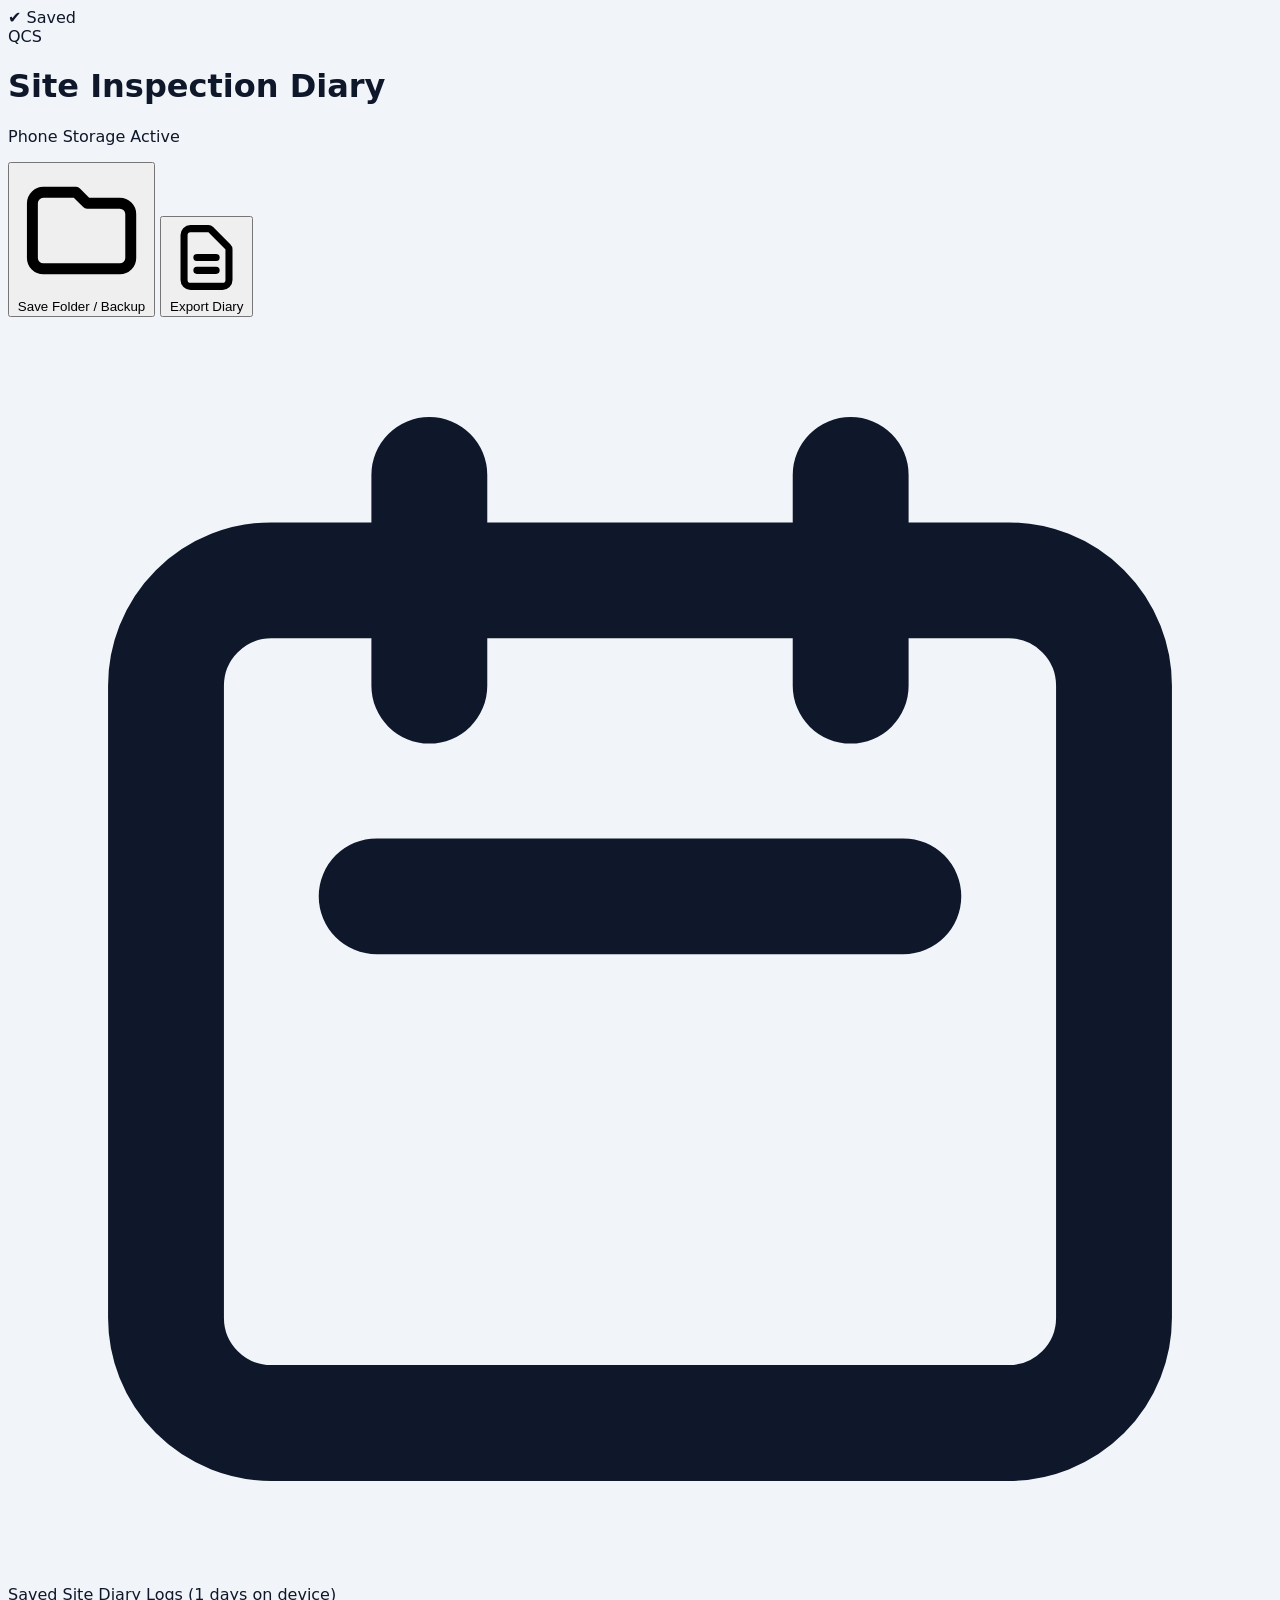
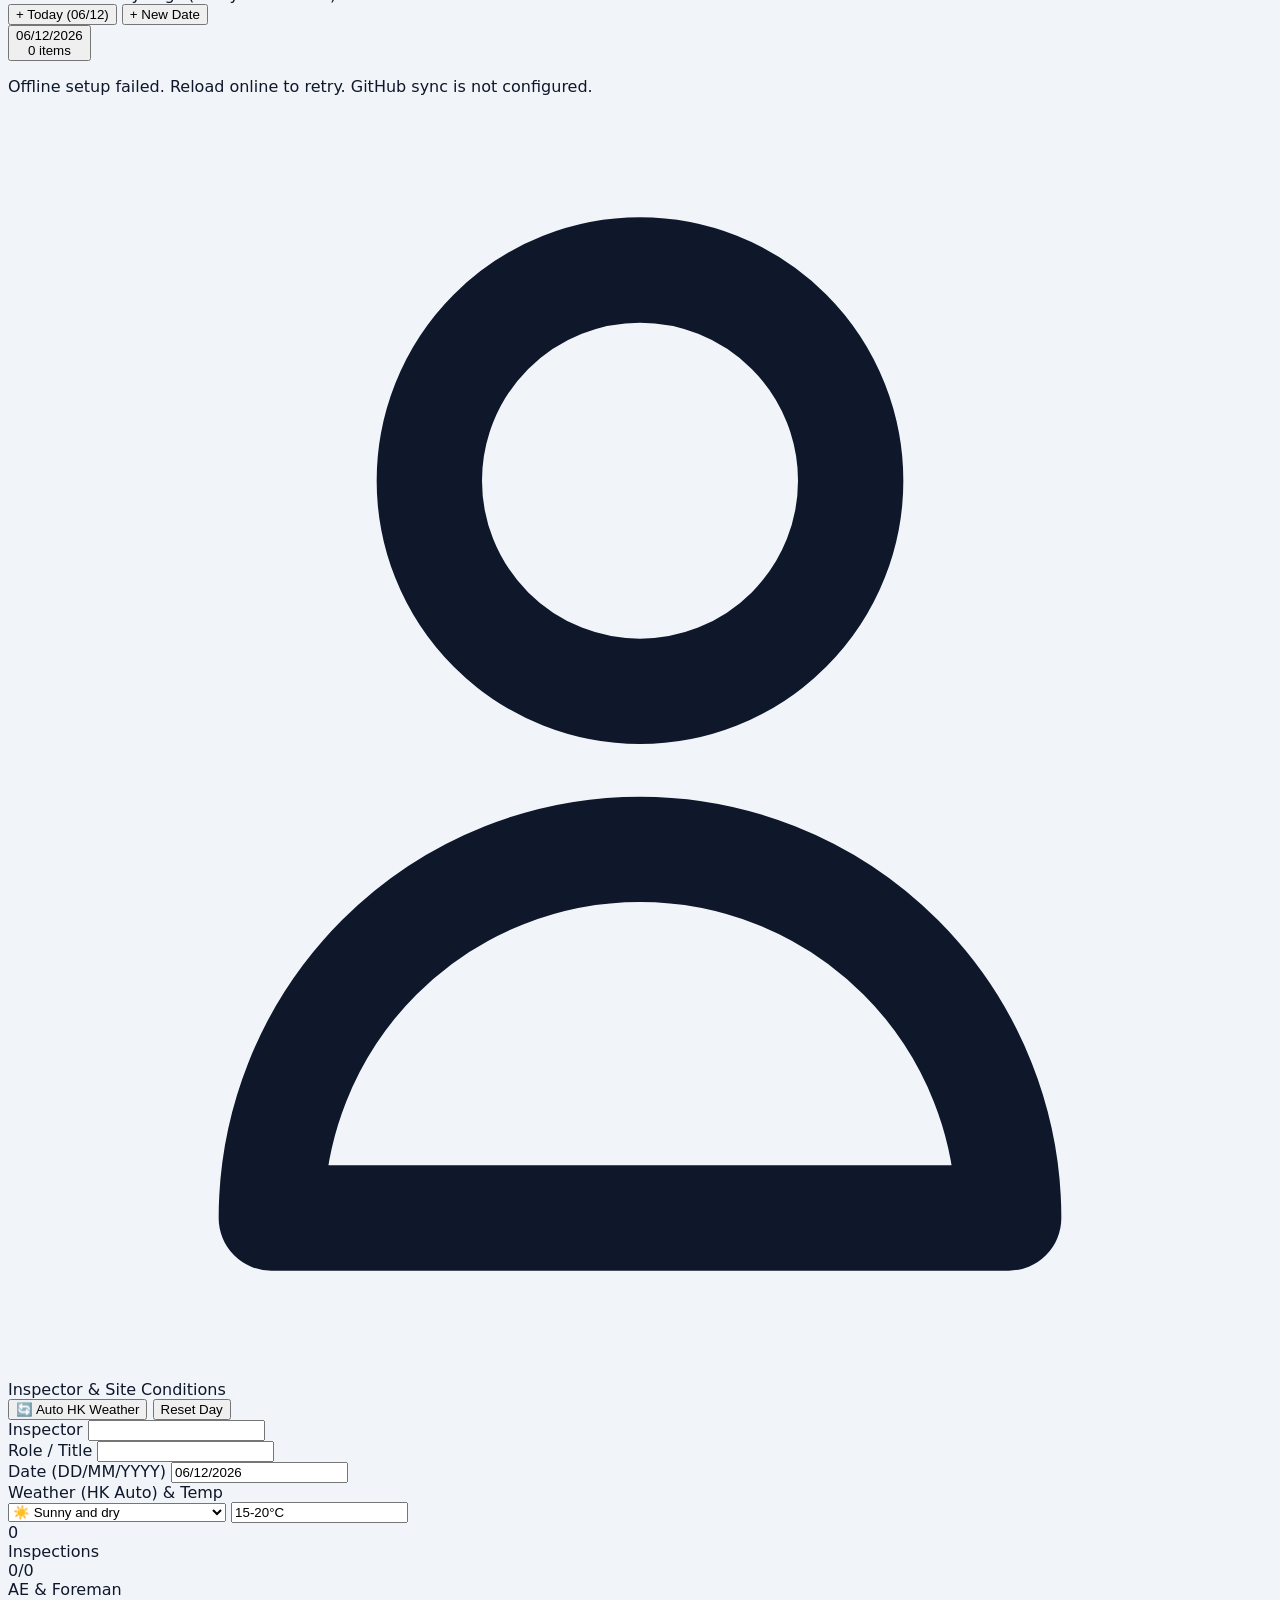
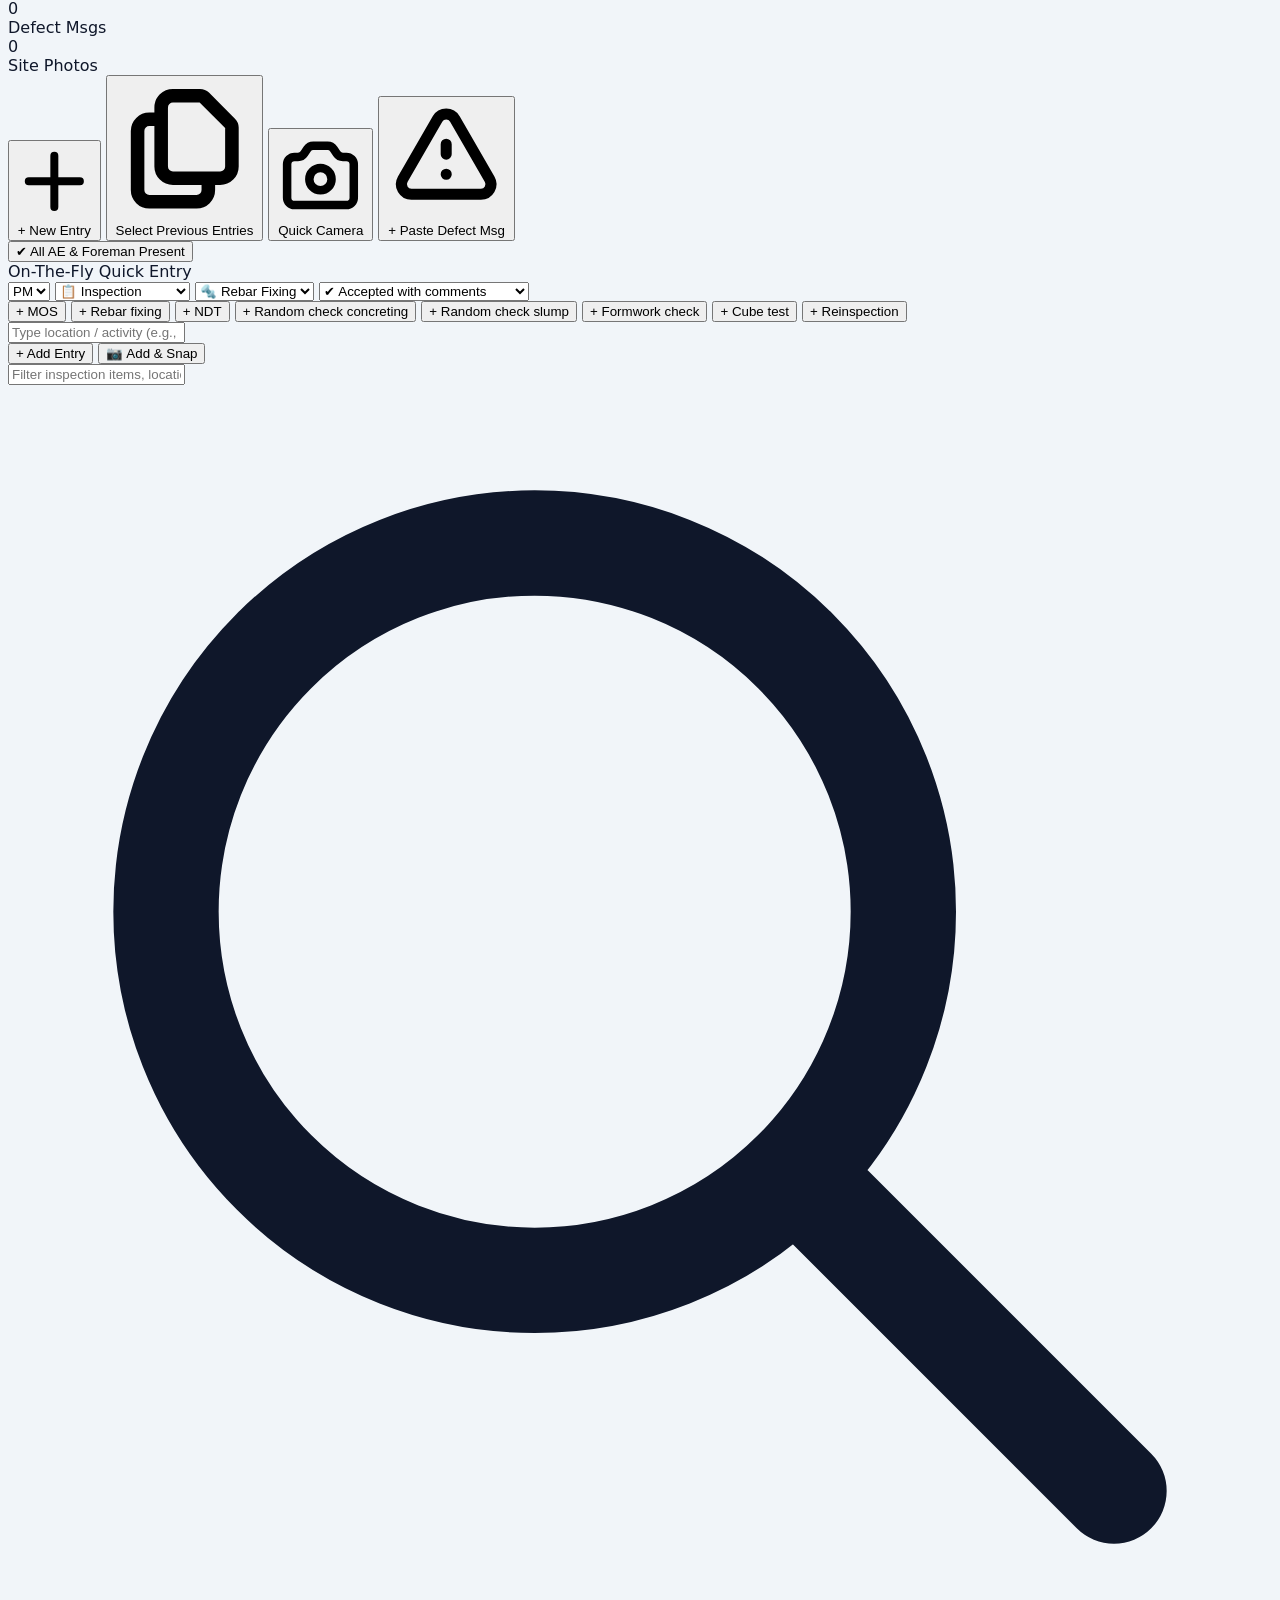
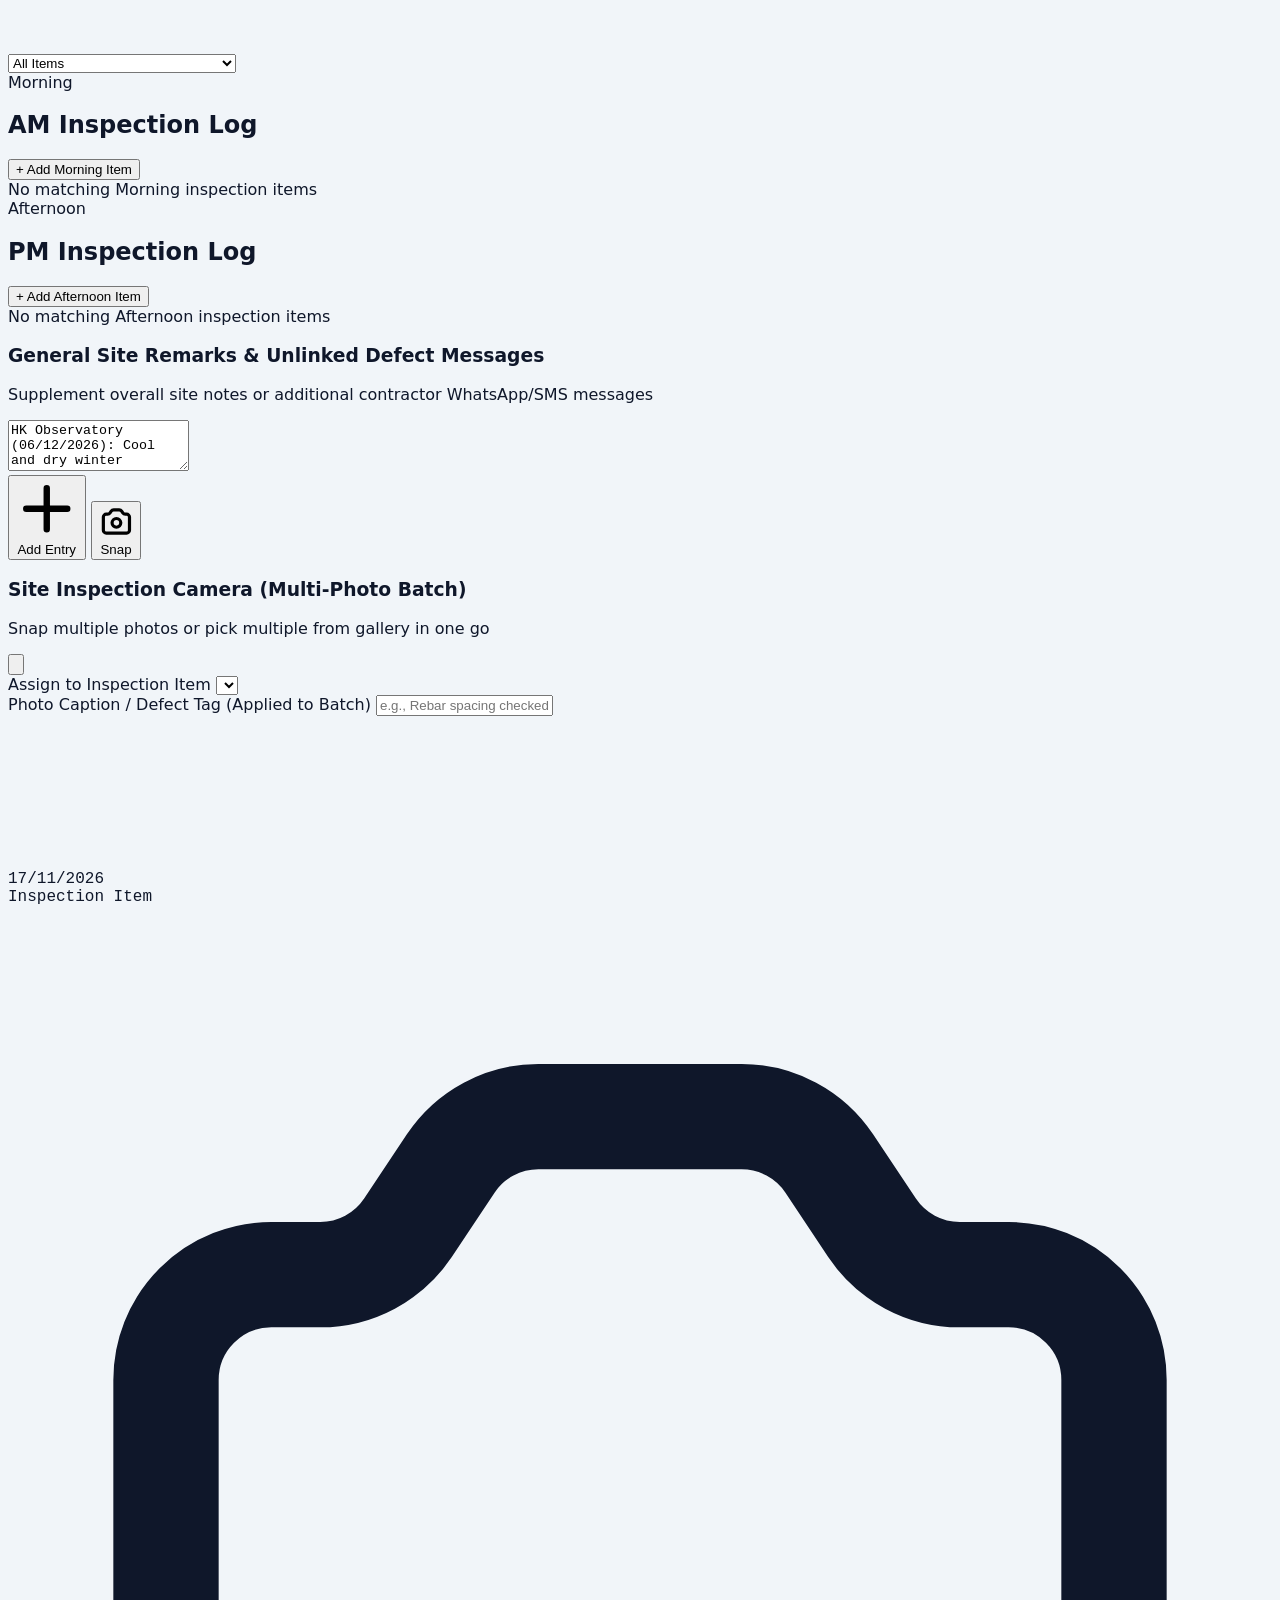
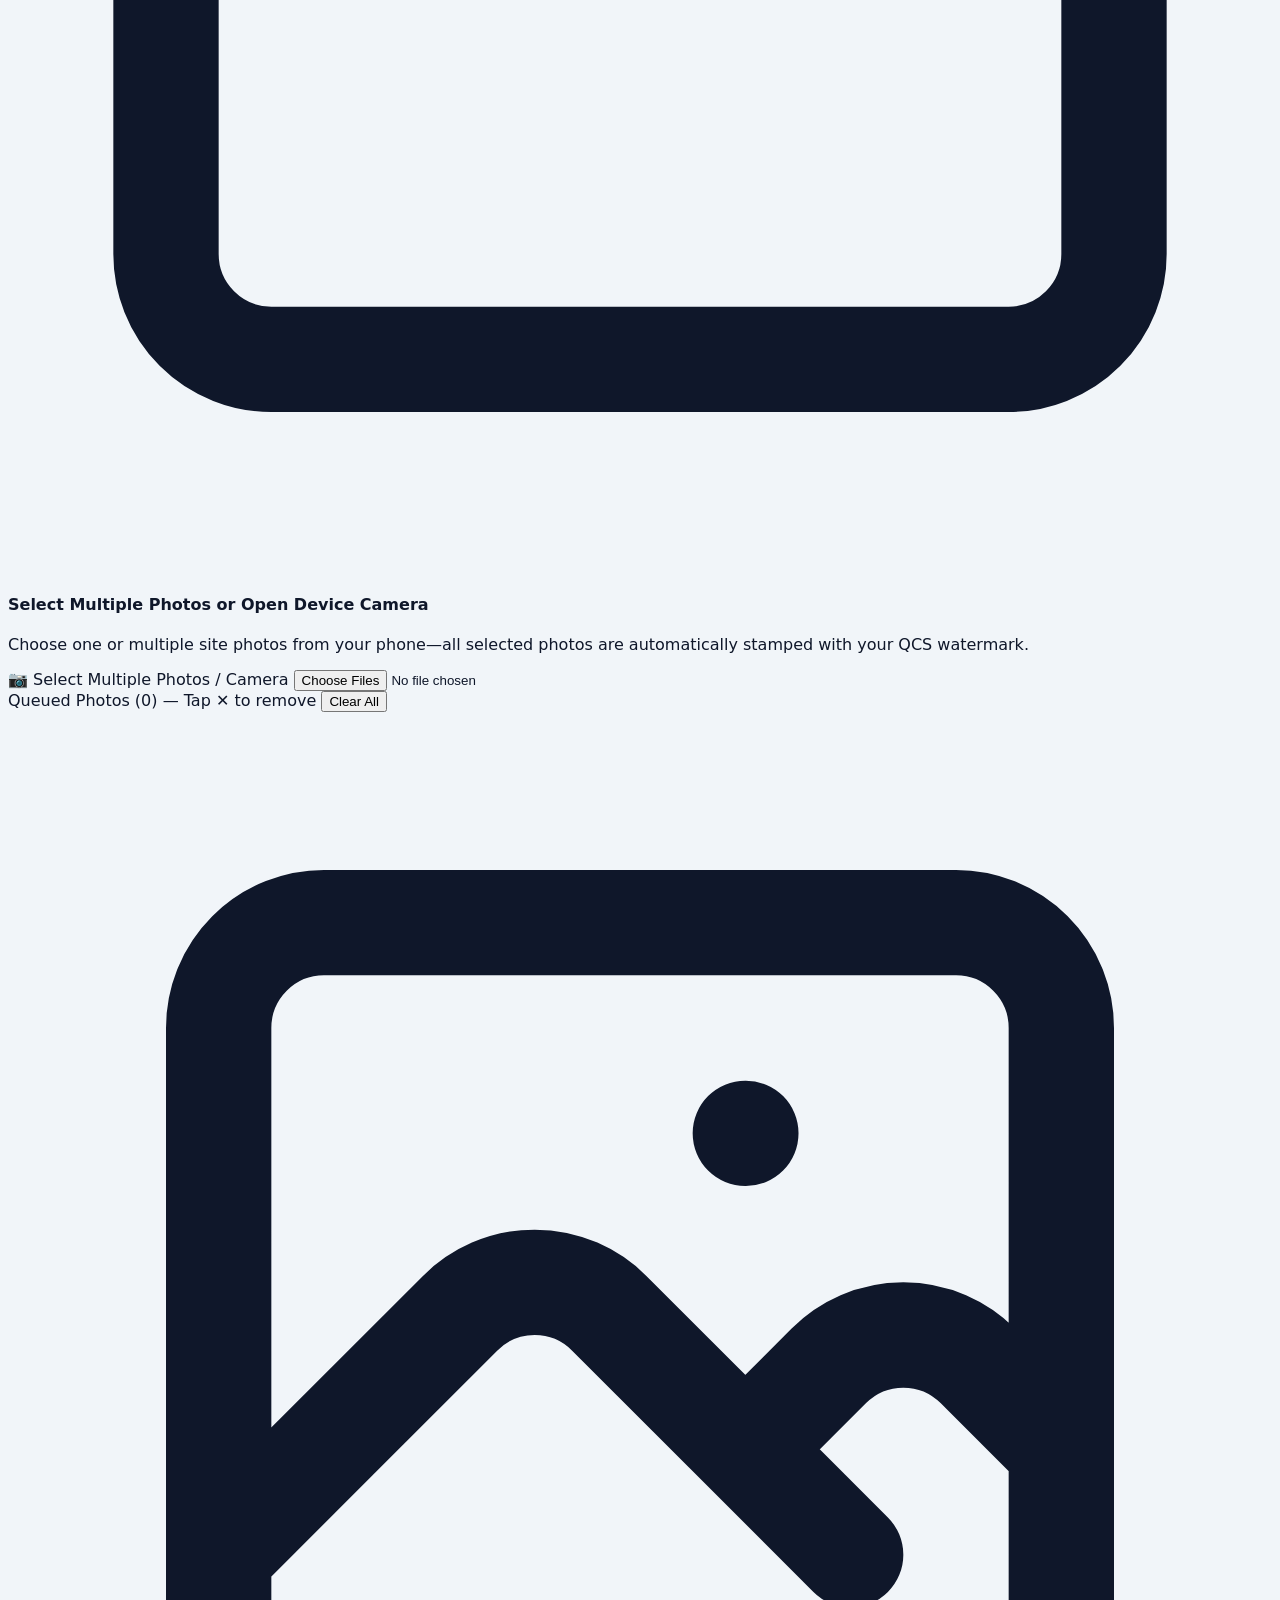
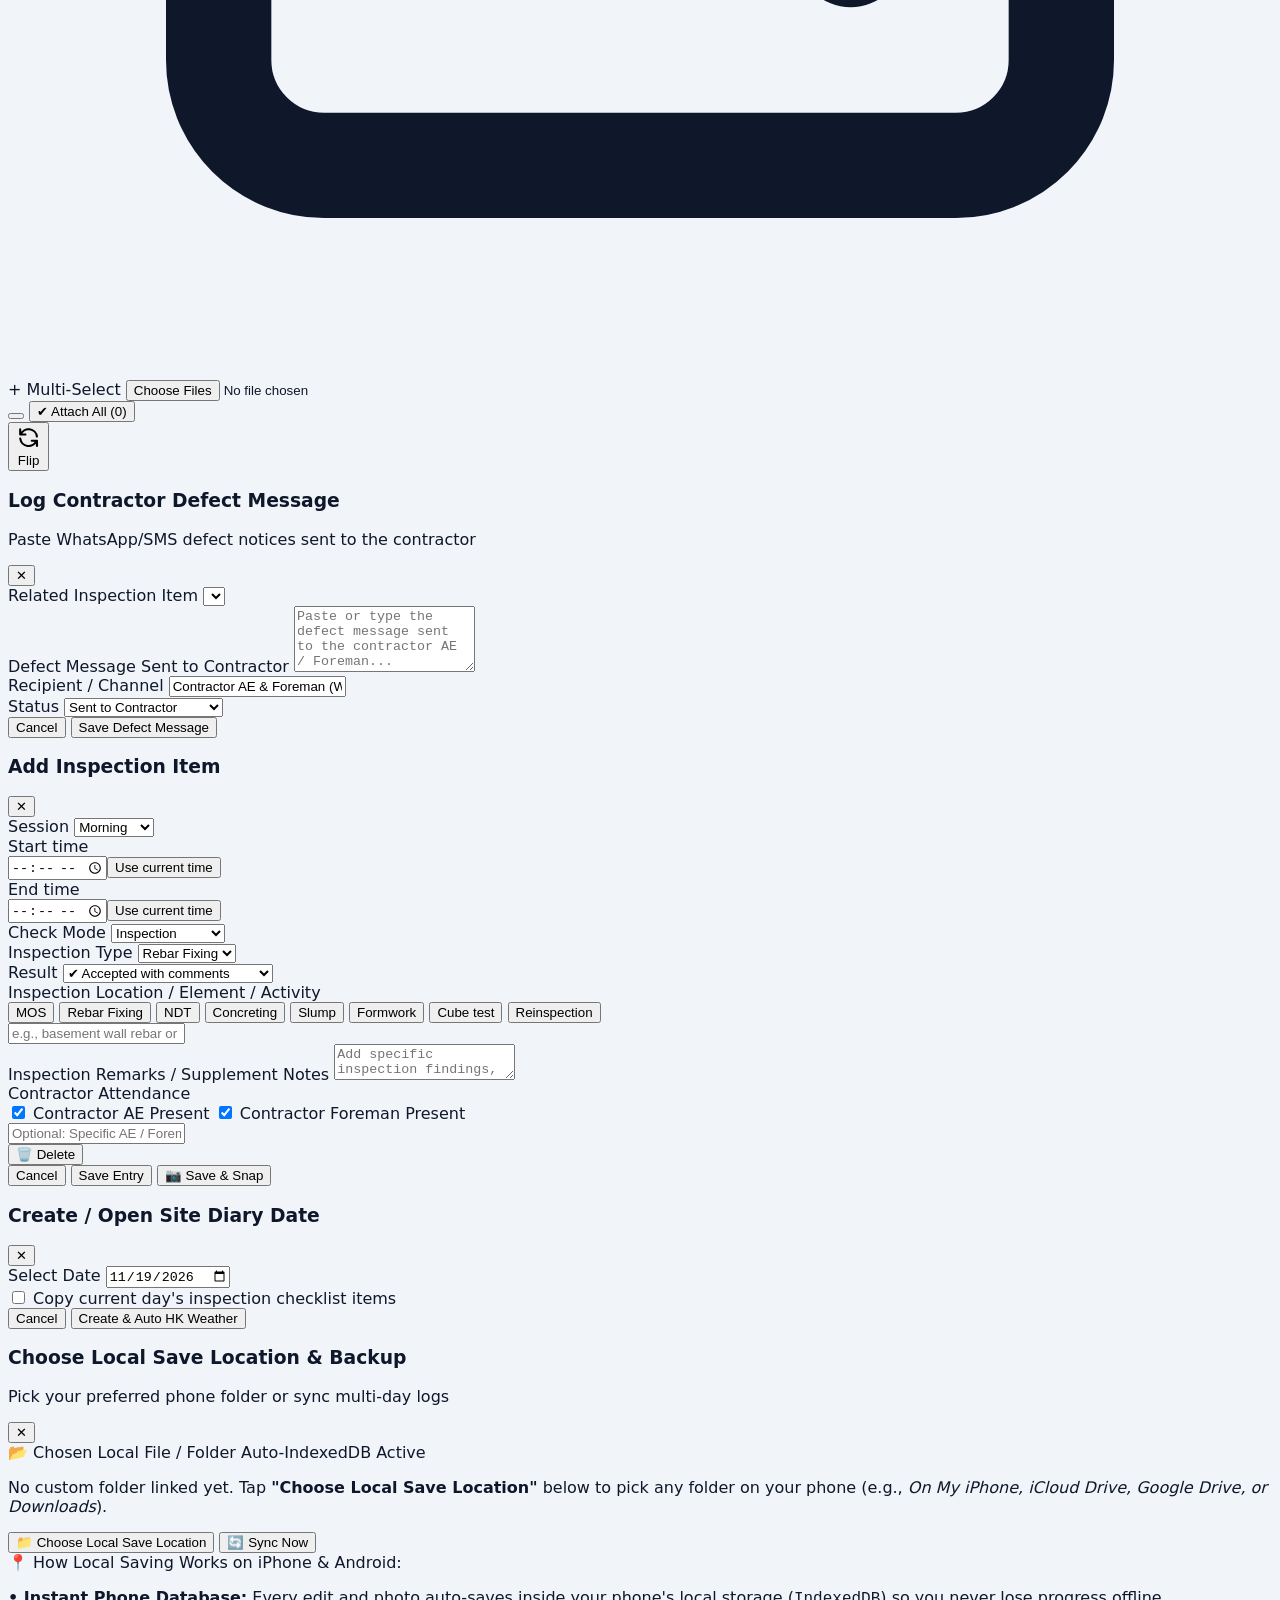
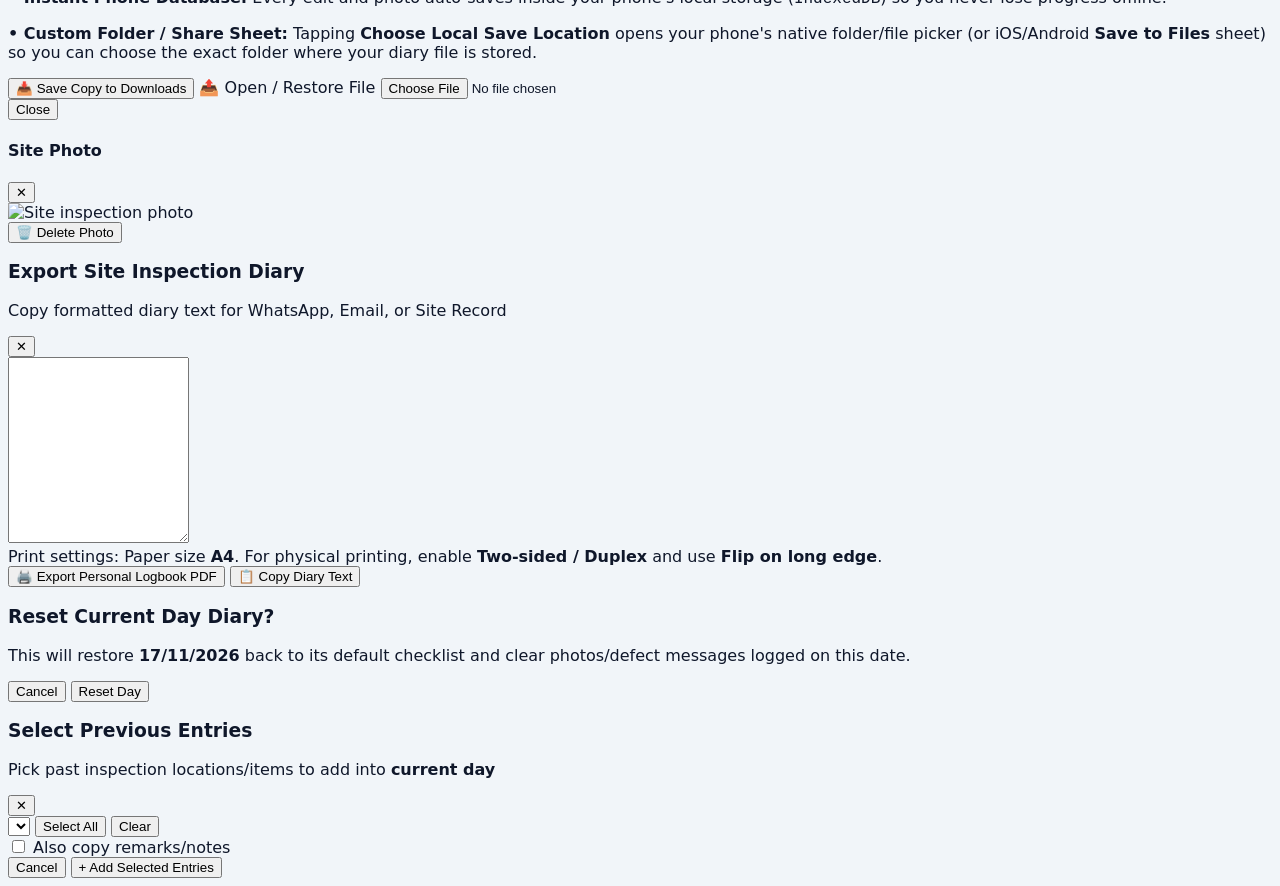
==== commit fe12aea3: "Update index.html" ====
--- a/index.html
+++ b/index.html
@@ -4,13 +4,10 @@
   <meta charset="UTF-8" />
   <meta name="viewport" content="width=device-width, initial-scale=1.0, maximum-scale=1.0, user-scalable=no" />
   <title>Site Diary & QCS Inspection Log</title>
-  <script src="https://cdn.tailwindcss.com"></script>
-  <link rel="preconnect" href="https://fonts.googleapis.com">
-  <link rel="preconnect" href="https://fonts.gstatic.com" crossorigin>
-  <link href="https://fonts.googleapis.com/css2?family=Inter:wght@400;500;600;700;800&family=JetBrains+Mono:wght@500;600&display=swap" rel="stylesheet">
+  <link rel="stylesheet" href="./diary.css">
   <style>
     body {
-      font-family: 'Inter', sans-serif;
+      font-family: system-ui, sans-serif;
       background-color: #f1f5f9;
       color: #0f172a;
       -webkit-tap-highlight-color: transparent;
@@ -182,6 +179,7 @@
 
       <!-- Horizontal Scrollable Saved Date Pills -->
       <div id="saved-days-pills" class="flex items-center gap-2 overflow-x-auto no-scrollbar pb-0.5"></div>
+      <p class="text-xs text-slate-500" role="status"><span id="offline-status">Offline reopening not enabled.</span> GitHub sync is not configured.</p>
     </section>
 
     <!-- Diary Header Metadata Card -->
@@ -363,7 +361,7 @@
       <!-- Input + Instant Add / Add & Snap Buttons -->
       <div class="flex flex-col sm:flex-row gap-2">
         <input id="quick-title-input" type="text" onkeydown="if(event.key==='Enter') handleQuickAdd(false)"
-          placeholder="Type location / activity (e.g., BST205 B3 wall rebar)..."
+          placeholder="Type location / activity (e.g., basement wall rebar)..."
           class="flex-1 bg-slate-50 border border-slate-300 rounded-xl px-3.5 py-2.5 text-sm font-semibold text-slate-900 placeholder-slate-400 focus:outline-none focus:ring-2 focus:ring-amber-500" />
         <div class="flex items-center gap-2 shrink-0">
           <button type="button" onclick="handleQuickAdd(false)"
@@ -382,7 +380,7 @@
     <!-- Filter / Search Bar -->
     <div class="flex items-center gap-2 no-print">
       <div class="relative flex-1">
-        <input id="search-input" type="text" oninput="renderInspections()" placeholder="Filter inspection items, codes (e.g. BST209, C149), or defects..."
+        <input id="search-input" type="text" oninput="renderInspections()" placeholder="Filter inspection items, location codes, or defects..."
           class="w-full bg-white border border-slate-200 rounded-xl pl-9 pr-3 py-2.5 text-sm text-slate-800 placeholder-slate-400 focus:outline-none focus:ring-2 focus:ring-amber-500 shadow-sm" />
         <svg class="w-4 h-4 text-slate-400 absolute left-3 top-3" fill="none" stroke="currentColor" stroke-width="2" viewBox="0 0 24 24">
           <path stroke-linecap="round" stroke-linejoin="round" d="M21 21l-6-6m2-5a7 7 0 11-14 0 7 7 0 0114 0z" />
@@ -518,7 +516,7 @@
 
       <!-- Live Overlay Watermark Preview -->
       <div id="camera-live-overlay" class="absolute bottom-3 left-3 right-3 bg-slate-950/75 backdrop-blur-sm text-white px-3 py-2 rounded-xl border border-white/10 text-xs font-mono-code pointer-events-none">
-        <div class="text-amber-400 font-bold" id="overlay-inspector">Chan Wing Yiu (QCS) | 17/11/2026</div>
+        <div class="text-amber-400 font-bold" id="overlay-inspector">17/11/2026</div>
         <div class="text-slate-200 truncate" id="overlay-item-label">Inspection Item</div>
       </div>
 
@@ -602,7 +600,7 @@
 
         <div>
           <label class="block text-xs font-bold text-slate-600 uppercase mb-1">Defect Message Sent to Contractor</label>
-          <textarea id="defect-text-input" rows="4" placeholder="Paste or type defect message sent to contractor AE / Foreman (e.g., 'C149 Column Head: honeycombing observed at north face, please hack & patch with approved non-shrink grout before next pour')..."
+          <textarea id="defect-text-input" rows="4" placeholder="Paste or type the defect message sent to the contractor AE / Foreman..."
             class="w-full bg-slate-50 border border-slate-200 rounded-xl p-3 text-sm text-slate-900 focus:outline-none focus:ring-2 focus:ring-rose-500"></textarea>
         </div>
 
@@ -706,7 +704,7 @@
             <button type="button" onclick="fillModalChip('Cube test ', 'Inspection', 'Cube Test')" class="shrink-0 text-[11px] font-semibold bg-slate-100 hover:bg-amber-100 text-slate-700 px-2 py-1 rounded-lg border border-slate-200">Cube test</button>
             <button type="button" onclick="fillModalChip('Reinspected ', 'Inspection', 'General')" class="shrink-0 text-[11px] font-semibold bg-slate-100 hover:bg-amber-100 text-slate-700 px-2 py-1 rounded-lg border border-slate-200">Reinspection</button>
           </div>
-          <input id="item-title-input" type="text" placeholder="e.g., BST205 B3 wall rebar or Random check concreting"
+          <input id="item-title-input" type="text" placeholder="e.g., basement wall rebar or random check concreting"
             class="w-full bg-slate-50 border border-slate-200 rounded-xl px-3 py-2.5 text-sm font-semibold text-slate-900 focus:outline-none focus:ring-2 focus:ring-amber-500" />
         </div>
 
@@ -1048,40 +1046,12 @@
       const normDate = normalizeDateKey(dateStr);
       const hkW = lookupHKWeather(normDate);
 
-      if (normDate === '17/11/2026') {
-        return {
-          dateKey: '17/11/2026',
-          updatedAt: Date.now(),
-          meta: {
-            inspector: 'Chan Wing Yiu',
-            role: 'QCS',
-            date: '17/11/2026',
-            weather: hkW.weather,
-            temp: hkW.temp,
-            generalNotes: hkW.note
-          },
-          inspections: [
-            { id: 'insp-1', session: 'Morning', entryType: 'Inspection', inspectionCategory: 'Cube Test', status: 'Accepted with comments', title: 'August Cube Test report checking', notes: '', aePresent: true, foremanPresent: true, attendeeNote: '', defects: [], photos: [] },
-            { id: 'insp-2', session: 'Afternoon', entryType: 'Inspection', inspectionCategory: 'General', status: 'Accepted with comments', title: 'BST209 B4M-B3', notes: '', aePresent: true, foremanPresent: true, attendeeNote: '', defects: [], photos: [] },
-            { id: 'insp-3', session: 'Afternoon', entryType: 'Inspection', inspectionCategory: 'General', status: 'Accepted with comments', title: 'BST210 B4-B4M', notes: '', aePresent: true, foremanPresent: true, attendeeNote: '', defects: [], photos: [] },
-            { id: 'insp-4', session: 'Afternoon', entryType: 'Inspection', inspectionCategory: 'General', status: 'Accepted with comments', title: 'BST223 B4M HL to B3', notes: '', aePresent: true, foremanPresent: true, attendeeNote: '', defects: [], photos: [] },
-            { id: 'insp-5', session: 'Afternoon', entryType: 'Inspection', inspectionCategory: 'General', status: 'Accepted with comments', title: 'C12J B4M-B3', notes: '', aePresent: true, foremanPresent: true, attendeeNote: '', defects: [], photos: [] },
-            { id: 'insp-6', session: 'Afternoon', entryType: 'Inspection', inspectionCategory: 'General', status: 'Accepted with comments', title: 'C149 Column Head reinspected', notes: '', aePresent: true, foremanPresent: true, attendeeNote: '', defects: [], photos: [] },
-            { id: 'insp-7', session: 'Afternoon', entryType: 'Random Check', inspectionCategory: 'Concreting', status: 'OK', title: 'Random check concreting', notes: '', aePresent: true, foremanPresent: true, attendeeNote: '', defects: [], photos: [] },
-            { id: 'insp-8', session: 'Afternoon', entryType: 'Random Check', inspectionCategory: 'Steelwork', status: 'OK', title: 'Random check steelwork stiffener', notes: '', aePresent: true, foremanPresent: true, attendeeNote: '', defects: [], photos: [] },
-            { id: 'insp-9', session: 'Afternoon', entryType: 'Random Check', inspectionCategory: 'Rebar Fixing', status: 'OK', title: 'Random check zone 18 btm rebar', notes: '', aePresent: true, foremanPresent: true, attendeeNote: '', defects: [], photos: [] },
-            { id: 'insp-10', session: 'Afternoon', entryType: 'Inspection', inspectionCategory: 'General', status: 'Accepted with comments', title: 'BST203 B3M landing', notes: '', aePresent: true, foremanPresent: true, attendeeNote: '', defects: [], photos: [] },
-            { id: 'insp-11', session: 'Afternoon', entryType: 'Random Check', inspectionCategory: 'Concreting', status: 'OK', title: 'Random check slump', notes: '', aePresent: true, foremanPresent: true, attendeeNote: '', defects: [], photos: [] }
-          ]
-        };
-      }
-
       return {
         dateKey: normDate,
         updatedAt: Date.now(),
         meta: {
-          inspector: (previousMeta && previousMeta.inspector) || 'Chan Wing Yiu',
-          role: (previousMeta && previousMeta.role) || 'QCS',
+          inspector: (previousMeta && previousMeta.inspector) || '',
+          role: (previousMeta && previousMeta.role) || '',
           date: normDate,
           weather: hkW.weather,
           temp: hkW.temp,
@@ -1433,8 +1403,8 @@
         const t = getTodayDateKey().split('/');
         todayBtn.textContent = `+ Today (${t[0]}/${t[1]})`;
       }
-      document.getElementById('meta-inspector').value = appState.meta.inspector || 'Chan Wing Yiu';
-      document.getElementById('meta-role').value = appState.meta.role || 'QCS';
+      document.getElementById('meta-inspector').value = appState.meta.inspector || '';
+      document.getElementById('meta-role').value = appState.meta.role || '';
       document.getElementById('meta-date').value = appState.meta.date || '17/11/2026';
       document.getElementById('meta-weather').value = appState.meta.weather || 'Mainly cloudy with sunny periods';
       document.getElementById('meta-temp').value = appState.meta.temp || '23-27°C';
@@ -2120,7 +2090,7 @@
       const report = document.getElementById('a4-print-report');
       if (!report) return;
       const esc = escapeHTML;
-      const projectName = (appState.meta && appState.meta.project) || 'New Central Harbourfront Site 3';
+      const projectName = (appState.meta && appState.meta.project) || '';
 
       const getTimes = item => {
         if (item.startTime || item.endTime) return item.startTime && item.endTime ? `${item.startTime}-${item.endTime}` : (item.startTime || item.endTime);
@@ -2401,8 +2371,8 @@
           if (!candidateDate) continue;
           d.dateKey = normalizeDateKey(candidateDate);
           d.meta.date = d.dateKey;
-          d.meta.inspector = d.meta.inspector || 'Chan Wing Yiu';
-          d.meta.role = d.meta.role || 'QCS';
+          d.meta.inspector = d.meta.inspector || '';
+          d.meta.role = d.meta.role || '';
           d.meta.weather = d.meta.weather || '';
           d.meta.temp = d.meta.temp || '';
           d.meta.generalNotes = d.meta.generalNotes || '';
@@ -2943,6 +2913,23 @@
       return result;
     };
 
+    if ('serviceWorker' in navigator && /^https?:$/.test(location.protocol)) {
+      const status = document.getElementById('offline-status');
+      status.textContent = 'Preparing offline access...';
+      navigator.serviceWorker.register('./sw.js').then(registration => {
+        function updateStatus() {
+          if (registration.active) status.textContent = 'Ready to reopen offline.';
+          else if (!registration.installing && !registration.waiting) status.textContent = 'Offline setup failed. Reload online to retry.';
+        }
+        registration.installing?.addEventListener('statechange', updateStatus);
+        updateStatus();
+        navigator.serviceWorker.ready.then(() => { status.textContent = 'Ready to reopen offline.'; });
+      }).catch(error => {
+        console.error('Diary offline setup failed:', error);
+        status.textContent = 'Offline setup failed. Reload online to retry.';
+      });
+    }
+
     window.onload = function() {
       initAppStorage().catch(function(err) {
         console.error('Application startup failed:', err);
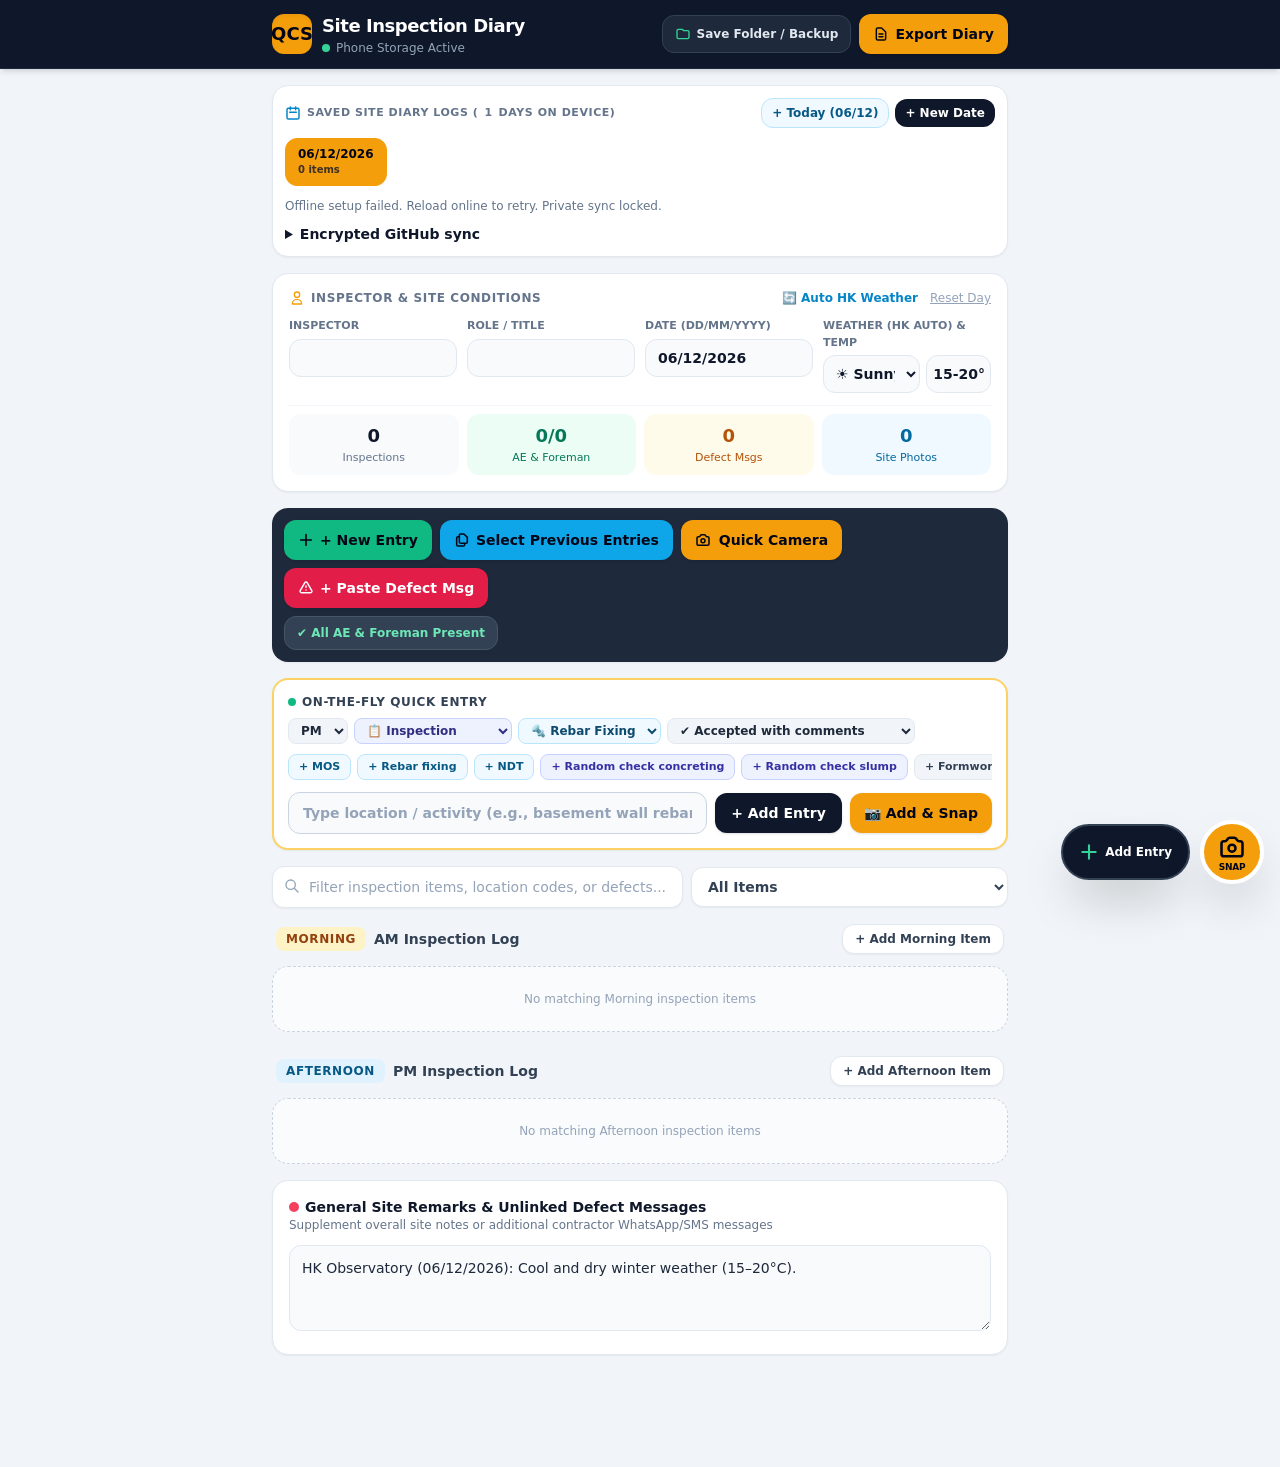
==== commit 475f37a5: "Add files via upload" ====
--- a/index.html
+++ b/index.html
@@ -1,2941 +1,2961 @@
-<!DOCTYPE html>
-<html lang="en">
-<head>
-  <meta charset="UTF-8" />
-  <meta name="viewport" content="width=device-width, initial-scale=1.0, maximum-scale=1.0, user-scalable=no" />
-  <title>Site Diary & QCS Inspection Log</title>
-  <link rel="stylesheet" href="./diary.css">
-  <style>
-    body {
-      font-family: system-ui, sans-serif;
-      background-color: #f1f5f9;
-      color: #0f172a;
-      -webkit-tap-highlight-color: transparent;
-    }
-    .font-mono-code {
-      font-family: 'JetBrains Mono', monospace;
-    }
-    /* Hide scrollbar for clean horizontal pills */
-    .no-scrollbar::-webkit-scrollbar {
-      display: none;
-    }
-    .no-scrollbar {
-      -ms-overflow-style: none;
-      scrollbar-width: none;
-    }
-    @page { size: A4 portrait; margin: 12mm 12mm 14mm 12mm; }
-    #a4-print-report { display: none; }
-    @media print {
-      html, body { width: 210mm !important; min-height: 297mm !important; margin: 0 !important; padding: 0 !important; background: #fff !important; color: #000 !important; -webkit-print-color-adjust: exact !important; print-color-adjust: exact !important; }
-      body { font-family: Arial, sans-serif !important; }
-      .no-print, header, #toast, #camera-modal, #defect-modal, #item-modal, #new-day-modal, #backup-modal, #photo-viewer-modal, #reset-modal, #prev-entries-modal, .fixed.bottom-4, main { display: none !important; }
-      #export-modal { display: block !important; position: static !important; inset: auto !important; padding: 0 !important; margin: 0 !important; background: #fff !important; }
-      #export-modal > div { width: 100% !important; max-width: none !important; margin: 0 !important; padding: 0 !important; border: 0 !important; border-radius: 0 !important; box-shadow: none !important; }
-      #export-modal > div > div:first-child, #export-modal > div > div:last-child, #export-preview-text { display: none !important; }
-      #a4-print-report { display: block !important; width: 100% !important; font-size: 9.5pt !important; line-height: 1.35 !important; }
-      .print-header { display: flex !important; justify-content: space-between !important; align-items: flex-end !important; border-bottom: 2px solid #0f172a !important; margin-bottom: 5mm !important; padding-bottom: 2.5mm !important; }
-      .print-title { font-size: 16pt !important; font-weight: 800 !important; }
-      .print-meta { font-size: 8.5pt !important; color: #334155 !important; }
-      .print-session { margin: 4mm 0 2mm !important; font-size: 11pt !important; font-weight: 800 !important; border-bottom: 1px solid #cbd5e1 !important; padding-bottom: 1mm !important; }
-      .print-item { break-inside: avoid !important; page-break-inside: avoid !important; border: 1px solid #cbd5e1 !important; border-radius: 2mm !important; padding: 2.5mm !important; margin-bottom: 2.5mm !important; }
-      .print-item-title { font-weight: 700 !important; }
-      .print-small { font-size: 8.5pt !important; color: #334155 !important; margin-top: 1mm !important; }
-      .print-defect { color: #991b1b !important; }
-      .print-general { break-inside: avoid !important; margin-top: 4mm !important; border-top: 1px solid #94a3b8 !important; padding-top: 2mm !important; }
-      .print-photo-grid { display: grid !important; grid-template-columns: repeat(2, 1fr) !important; gap: 3mm !important; margin-top: 2mm !important; }
-      .print-photo { width: 100% !important; max-height: 75mm !important; object-fit: contain !important; border: 1px solid #cbd5e1 !important; break-inside: avoid !important; }
-    }
-
-    @media print {
-      #a4-print-report { font-family: "Times New Roman", Times, serif !important; font-size: 10pt !important; line-height: 1.25 !important; }
-      .logbook-heading { text-align: center; font-size: 16pt; font-weight: 700; text-decoration: underline; margin: 0 0 5mm; }
-      .logbook-front { width: 100%; border-collapse: collapse; margin-bottom: 5mm; }
-      .logbook-front td { border: 1px solid #000; padding: 2.2mm 2.5mm; vertical-align: top; }
-      .logbook-front .label { width: 26mm; font-weight: 700; white-space: nowrap; }
-      .signature-space { height: 10mm; }
-      .daily-title { font-size: 12pt; font-weight: 700; text-decoration: underline; margin: 3mm 0 2mm; }
-      .daily-info { width: 100%; border-collapse: collapse; margin-bottom: 3mm; }
-      .daily-info th, .daily-info td { border: 1px solid #000; padding: 2mm; text-align: left; }
-      .daily-info th { width: 24mm; background: #eee !important; font-weight: 700; }
-      .logbook-table { width: 100%; border-collapse: collapse; table-layout: fixed; }
-      .logbook-table th, .logbook-table td { border: 1px solid #000; padding: 2mm; vertical-align: top; overflow-wrap: anywhere; }
-      .logbook-table th { text-align: center; font-weight: 700; background: #e7e6e6 !important; }
-      .logbook-table tr { break-inside: avoid; page-break-inside: avoid; }
-      .col-no { width: 7mm; text-align: center; }
-      .col-time { width: 20mm; text-align: center; }
-      .col-activity { width: 54mm; }
-      .col-participants { width: 34mm; }
-      .col-result { width: auto; }
-      .entry-type { font-size: 8.5pt; font-weight: 700; }
-      .entry-details { margin-top: 1mm; }
-      .nonconformity { margin-top: 1.5mm; font-weight: 700; }
-      .photo-section { break-before: page; page-break-before: always; }
-      .photo-title { font-size: 12pt; font-weight: 700; text-decoration: underline; margin-bottom: 3mm; }
-      .logbook-photo-grid { display: grid; grid-template-columns: repeat(2, 1fr); gap: 4mm; }
-      .logbook-photo-card { break-inside: avoid; page-break-inside: avoid; border: 1px solid #000; padding: 2mm; }
-      .logbook-photo { display: block; width: 100%; max-height: 92mm; object-fit: contain; }
-      .photo-caption { font-size: 8.5pt; margin-top: 1.5mm; }
-      .meeting-note { margin-top: 4mm; border: 1px solid #000; padding: 2.5mm; break-inside: avoid; page-break-inside: avoid; }
-      .footer-note { margin-top: 3mm; font-size: 8pt; }
-    }
-
-    /* A4 full-page print override */
-    @page { size: A4 portrait; margin: 10mm; }
-    @media print {
-      html, body {
-        width: auto !important;
-        min-width: 0 !important;
-        max-width: none !important;
-        min-height: 0 !important;
-      }
-      #export-modal {
-        width: auto !important;
-        max-width: none !important;
-      }
-      #export-modal > div,
-      #a4-print-report {
-        width: 100% !important;
-        max-width: none !important;
-        min-width: 0 !important;
-        box-sizing: border-box !important;
-      }
-      #a4-print-report {
-        zoom: 1 !important;
-        transform: none !important;
-        font-size: 10pt !important;
-      }
-      .logbook-front,
-      .daily-info,
-      .logbook-table {
-        width: 100% !important;
-        max-width: 100% !important;
-      }
-    }
-  </style>
-</head>
-<body class="pb-28">
-
-  <!-- Toast Notification Banner -->
-  <div id="toast" class="fixed top-4 left-1/2 -translate-x-1/2 z-50 hidden items-center gap-2 bg-slate-900 text-white px-4 py-3 rounded-xl shadow-xl border border-slate-700 text-sm font-medium transition-all duration-200 max-w-[92vw]">
-    <span id="toast-icon" class="text-amber-400">✔</span>
-    <span id="toast-msg">Saved</span>
-  </div>
-
-  <!-- Top App Bar -->
-  <header class="bg-slate-900 text-white sticky top-0 z-30 shadow-md border-b border-slate-800 no-print">
-    <div class="max-w-3xl mx-auto px-4 py-3 flex items-center justify-between gap-2">
-      <div class="flex items-center gap-2.5">
-        <div class="w-10 h-10 rounded-xl bg-amber-500 text-slate-950 flex items-center justify-center font-extrabold text-lg shadow-inner">
-          QCS
-        </div>
-        <div>
-          <h1 class="text-base sm:text-lg font-bold tracking-tight leading-tight">Site Inspection Diary</h1>
-          <p class="text-xs text-slate-400 flex items-center gap-1.5">
-            <span class="inline-block w-2 h-2 rounded-full bg-emerald-400"></span>
-            <span id="storage-status-label">Phone Storage Active</span>
-          </p>
-        </div>
-      </div>
-
-      <div class="flex items-center gap-2">
-        <button onclick="openBackupModal()" class="bg-slate-800 hover:bg-slate-700 active:scale-95 text-slate-200 font-semibold text-xs px-3 py-2.5 rounded-xl border border-slate-700 transition flex items-center gap-1.5" title="Choose save folder or backup/restore">
-          <svg class="w-4 h-4 text-emerald-400" fill="none" stroke="currentColor" stroke-width="2" viewBox="0 0 24 24">
-            <path stroke-linecap="round" stroke-linejoin="round" d="M3 7v10a2 2 0 002 2h14a2 2 0 002-2V9a2 2 0 00-2-2h-6l-2-2H5a2 2 0 00-2 2z" />
-          </svg>
-          <span class="hidden sm:inline">Save Folder / Backup</span>
-        </button>
-
-        <button onclick="openExportModal()" class="bg-amber-500 hover:bg-amber-400 active:scale-95 text-slate-950 font-bold text-xs sm:text-sm px-3.5 py-2.5 rounded-xl shadow transition flex items-center gap-1.5">
-          <svg class="w-4 h-4" fill="none" stroke="currentColor" stroke-width="2.2" viewBox="0 0 24 24">
-            <path stroke-linecap="round" stroke-linejoin="round" d="M9 12h6m-6 4h6m2 5H7a2 2 0 01-2-2V5a2 2 0 012-2h5.586a1 1 0 01.707.293l5.414 5.414a1 1 0 01.293.707V19a2 2 0 01-2 2z" />
-          </svg>
-          <span>Export Diary</span>
-        </button>
-      </div>
-    </div>
-  </header>
-
-  <!-- Main Content Container -->
-  <main class="max-w-3xl mx-auto px-3 sm:px-4 pt-4 space-y-4">
-
-    <!-- Multi-Day Diary Switcher Bar (Saved on Phone Storage) -->
-    <section class="bg-white rounded-2xl shadow-sm border border-slate-200 p-3 space-y-2.5 no-print">
-      <div class="flex items-center justify-between gap-2">
-        <span class="text-[11px] font-extrabold uppercase tracking-wider text-slate-500 flex items-center gap-1.5">
-          <svg class="w-4 h-4 text-sky-600" fill="none" stroke="currentColor" stroke-width="2.2" viewBox="0 0 24 24">
-            <path stroke-linecap="round" stroke-linejoin="round" d="M8 7V3m8 4V3m-9 8h10M5 21h14a2 2 0 002-2V7a2 2 0 00-2-2H5a2 2 0 00-2 2v12a2 2 0 002 2z" />
-          </svg>
-          Saved Site Diary Logs (<span id="saved-days-count">1</span> days on device)
-        </span>
-        <div class="flex items-center gap-1.5">
-          <button id="today-button" onclick="createNewDayDiary('today')" class="text-xs font-bold bg-sky-50 hover:bg-sky-100 text-sky-800 border border-sky-200 px-2.5 py-1.5 rounded-xl transition">
-            + Today
-          </button>
-          <button onclick="openNewDayModal()" class="text-xs font-bold bg-slate-900 hover:bg-slate-800 text-white px-2.5 py-1.5 rounded-xl transition">
-            + New Date
-          </button>
-        </div>
-      </div>
-
-      <!-- Horizontal Scrollable Saved Date Pills -->
-      <div id="saved-days-pills" class="flex items-center gap-2 overflow-x-auto no-scrollbar pb-0.5"></div>
-      <p class="text-xs text-slate-500" role="status"><span id="offline-status">Offline reopening not enabled.</span> GitHub sync is not configured.</p>
-    </section>
-
-    <!-- Diary Header Metadata Card -->
-    <section class="bg-white rounded-2xl shadow-sm border border-slate-200 p-4 space-y-3">
-      <div class="flex items-center justify-between">
-        <span class="text-xs font-bold uppercase tracking-wider text-slate-500 flex items-center gap-1.5">
-          <svg class="w-4 h-4 text-amber-500" fill="none" stroke="currentColor" stroke-width="2" viewBox="0 0 24 24">
-            <path stroke-linecap="round" stroke-linejoin="round" d="M16 7a4 4 0 11-8 0 4 4 0 018 0zM12 14a7 7 0 00-7 7h14a7 7 0 00-7-7z" />
-          </svg>
-          Inspector & Site Conditions
-        </span>
-        <div class="flex items-center gap-3 no-print">
-          <button onclick="syncWeatherForCurrentDate(true)" class="text-xs text-sky-600 hover:text-sky-700 font-semibold flex items-center gap-1">
-            <span>🔄 Auto HK Weather</span>
-          </button>
-          <button onclick="openResetConfirm()" class="text-xs text-slate-400 hover:text-rose-600 underline font-medium">
-            Reset Day
-          </button>
-        </div>
-      </div>
-
-      <div class="grid grid-cols-2 sm:grid-cols-4 gap-2.5">
-        <div class="col-span-2 sm:col-span-1">
-          <label class="block text-[11px] font-semibold text-slate-500 uppercase mb-1">Inspector</label>
-          <input id="meta-inspector" type="text" onchange="updateMeta('inspector', this.value)"
-            class="w-full bg-slate-50 border border-slate-200 rounded-xl px-3 py-2 text-sm font-semibold text-slate-900 focus:outline-none focus:ring-2 focus:ring-amber-500" />
-        </div>
-        <div>
-          <label class="block text-[11px] font-semibold text-slate-500 uppercase mb-1">Role / Title</label>
-          <input id="meta-role" type="text" onchange="updateMeta('role', this.value)"
-            class="w-full bg-slate-50 border border-slate-200 rounded-xl px-3 py-2 text-sm font-semibold text-slate-900 focus:outline-none focus:ring-2 focus:ring-amber-500" />
-        </div>
-        <div>
-          <label class="block text-[11px] font-semibold text-slate-500 uppercase mb-1">Date (DD/MM/YYYY)</label>
-          <input id="meta-date" type="text" onchange="handleDateChange(this.value)"
-            class="w-full bg-slate-50 border border-slate-200 rounded-xl px-3 py-2 text-sm font-semibold text-slate-900 focus:outline-none focus:ring-2 focus:ring-amber-500" />
-        </div>
-        <div class="col-span-2 sm:col-span-1">
-          <label class="block text-[11px] font-semibold text-slate-500 uppercase mb-1">Weather (HK Auto) & Temp</label>
-          <div class="flex gap-1.5">
-            <select id="meta-weather" onchange="updateMeta('weather', this.value)"
-              class="w-3/5 bg-slate-50 border border-slate-200 rounded-xl px-2 py-2 text-xs sm:text-sm font-semibold text-slate-900 focus:outline-none focus:ring-2 focus:ring-amber-500">
-              <option value="Mainly cloudy with sunny periods">⛅ Mainly cloudy / sunny periods</option>
-              <option value="Sunny and dry">☀️ Sunny and dry</option>
-              <option value="Sunny">☀️ Sunny</option>
-              <option value="Fine and dry">🌤️ Fine and dry</option>
-              <option value="Cloudy">☁️ Cloudy</option>
-              <option value="Cloudy with a few rain patches">🌦️ Cloudy / rain patches</option>
-              <option value="Rainy">🌧️ Rainy</option>
-              <option value="Humid">💧 Humid</option>
-            </select>
-            <input id="meta-temp" type="text" onchange="updateMeta('temp', this.value)"
-              class="w-2/5 bg-slate-50 border border-slate-200 rounded-xl px-1.5 py-2 text-xs sm:text-sm font-semibold text-center text-slate-900 focus:outline-none focus:ring-2 focus:ring-amber-500" />
-          </div>
-        </div>
-      </div>
-
-      <!-- Summary Metrics Strip -->
-      <div class="grid grid-cols-4 gap-2 pt-2 border-t border-slate-100 text-center">
-        <div class="bg-slate-50 rounded-xl p-2">
-          <div id="stat-total" class="text-lg font-extrabold text-slate-900">11</div>
-          <div class="text-[11px] font-medium text-slate-500">Inspections</div>
-        </div>
-        <div class="bg-emerald-50 rounded-xl p-2">
-          <div id="stat-attendance" class="text-lg font-extrabold text-emerald-700">11/11</div>
-          <div class="text-[11px] font-medium text-emerald-700">AE & Foreman</div>
-        </div>
-        <div class="bg-amber-50 rounded-xl p-2">
-          <div id="stat-defects" class="text-lg font-extrabold text-amber-700">0</div>
-          <div class="text-[11px] font-medium text-amber-700">Defect Msgs</div>
-        </div>
-        <div class="bg-sky-50 rounded-xl p-2">
-          <div id="stat-photos" class="text-lg font-extrabold text-sky-700">0</div>
-          <div class="text-[11px] font-medium text-sky-700">Site Photos</div>
-        </div>
-      </div>
-    </section>
-
-    <!-- Quick Field Action Toolbar -->
-    <section class="flex flex-wrap items-center justify-between gap-2 bg-slate-800 text-white p-3 rounded-2xl shadow-sm no-print">
-      <div class="flex flex-wrap items-center gap-2">
-        <button onclick="openAddInspectionModal('Afternoon')" class="bg-emerald-500 hover:bg-emerald-400 active:scale-95 text-slate-950 font-extrabold text-xs sm:text-sm px-3.5 py-2.5 rounded-xl flex items-center gap-1.5 shadow">
-          <svg class="w-4 h-4" fill="none" stroke="currentColor" stroke-width="2.5" viewBox="0 0 24 24">
-            <path stroke-linecap="round" stroke-linejoin="round" d="M12 4v16m8-8H4" />
-          </svg>
-          <span>+ New Entry</span>
-        </button>
-
-        <button onclick="openPreviousEntriesModal()" class="bg-sky-500 hover:bg-sky-400 active:scale-95 text-slate-950 font-extrabold text-xs sm:text-sm px-3.5 py-2.5 rounded-xl flex items-center gap-1.5 shadow">
-          <svg class="w-4 h-4" fill="none" stroke="currentColor" stroke-width="2.3" viewBox="0 0 24 24">
-            <path stroke-linecap="round" stroke-linejoin="round" d="M8 7v8a2 2 0 002 2h6M8 7V5a2 2 0 012-2h4.586a1 1 0 01.707.293l4.414 4.414a1 1 0 01.293.707V15a2 2 0 01-2 2h-2M8 7H6a2 2 0 00-2 2v10a2 2 0 002 2h8a2 2 0 002-2v-2" />
-          </svg>
-          <span>Select Previous Entries</span>
-        </button>
-
-        <button onclick="openCameraModal(null)" class="bg-amber-500 hover:bg-amber-400 active:scale-95 text-slate-950 font-bold text-xs sm:text-sm px-3.5 py-2.5 rounded-xl flex items-center gap-2 shadow">
-          <svg class="w-4 h-4" fill="none" stroke="currentColor" stroke-width="2.3" viewBox="0 0 24 24">
-            <path stroke-linecap="round" stroke-linejoin="round" d="M3 9a2 2 0 012-2h.93a2 2 0 001.664-.89l.812-1.22A2 2 0 0110.07 4h3.86a2 2 0 011.664.89l.812 1.22A2 2 0 0018.07 7H19a2 2 0 012 2v9a2 2 0 01-2 2H5a2 2 0 01-2-2V9z" />
-            <path stroke-linecap="round" stroke-linejoin="round" d="M15 13a3 3 0 11-6 0 3 3 0 016 0z" />
-          </svg>
-          <span>Quick Camera</span>
-        </button>
-
-        <button onclick="openQuickDefectModal()" class="bg-rose-600 hover:bg-rose-500 active:scale-95 text-white font-semibold text-xs sm:text-sm px-3.5 py-2.5 rounded-xl flex items-center gap-1.5 shadow">
-          <svg class="w-4 h-4" fill="none" stroke="currentColor" stroke-width="2.2" viewBox="0 0 24 24">
-            <path stroke-linecap="round" stroke-linejoin="round" d="M12 9v2m0 4h.01m-6.938 4h13.856c1.54 0 2.502-1.667 1.732-3L13.732 4c-.77-1.333-2.694-1.333-3.464 0L3.34 16c-.77 1.333.192 3 1.732 3z" />
-          </svg>
-          <span>+ Paste Defect Msg</span>
-        </button>
-      </div>
-
-      <button onclick="markAllAttendance()" class="text-xs bg-slate-700 hover:bg-slate-600 text-emerald-300 font-semibold px-3 py-2 rounded-xl border border-slate-600 transition">
-        ✔ All AE & Foreman Present
-      </button>
-    </section>
-
-    <!-- Rapid 2-Second Field Quick-Add Bar -->
-    <section class="bg-white rounded-2xl shadow-sm border-2 border-amber-400/70 p-3.5 space-y-2.5 no-print">
-      <div class="flex flex-wrap items-center justify-between gap-2">
-        <span class="text-xs font-extrabold uppercase tracking-wider text-slate-700 flex items-center gap-1.5">
-          <span class="w-2 h-2 rounded-full bg-emerald-500 animate-pulse"></span>
-          On-The-Fly Quick Entry
-        </span>
-        <div class="flex flex-wrap items-center gap-1.5">
-          <select id="quick-session" class="bg-slate-100 border border-slate-200 rounded-lg px-2 py-1 text-xs font-bold text-slate-800 focus:outline-none focus:ring-2 focus:ring-amber-500">
-            <option value="Morning">AM</option>
-            <option value="Afternoon" selected>PM</option>
-          </select>
-          <select id="quick-type" onchange="syncStatusOptionsForType('quick')" class="bg-indigo-50 border border-indigo-200 rounded-lg px-2 py-1 text-xs font-extrabold text-indigo-900 focus:outline-none focus:ring-2 focus:ring-amber-500">
-            <option value="Inspection" selected>📋 Inspection</option>
-            <option value="Random Check">🎲 Random Check</option>
-          </select>
-          <select id="quick-category" class="bg-sky-50 border border-sky-200 rounded-lg px-2 py-1 text-xs font-extrabold text-sky-900 focus:outline-none focus:ring-2 focus:ring-amber-500">
-            <option value="Rebar Fixing">🔩 Rebar Fixing</option>
-            <option value="MOS">📑 MOS</option>
-            <option value="NDT">📡 NDT</option>
-            <option value="Concreting">🏗️ Concreting</option>
-            <option value="Formwork">🪵 Formwork</option>
-            <option value="Steelwork">⚙️ Steelwork</option>
-            <option value="Cube Test">🧪 Cube Test</option>
-            <option value="General">📌 General</option>
-          </select>
-          <select id="quick-status" class="bg-slate-100 border border-slate-200 rounded-lg px-2 py-1 text-xs font-bold text-slate-800 focus:outline-none focus:ring-2 focus:ring-amber-500">
-            <option value="Accepted with comments">✔ Accepted with comments</option>
-            <option value="Accepted with minor defects">⚠️ Accepted with minor defects</option>
-            <option value="Reinspection required">🔄 Reinspection required</option>
-          </select>
-        </div>
-      </div>
-
-      <!-- 1-Tap Common QCS Task Chips -->
-      <div class="flex items-center gap-1.5 overflow-x-auto no-scrollbar pb-0.5">
-        <button type="button" onclick="applyQuickChip('MOS review ', 'Inspection', 'MOS')" class="shrink-0 text-[11px] font-semibold bg-sky-50 hover:bg-sky-100 text-sky-800 px-2.5 py-1 rounded-lg border border-sky-200 transition">
-          + MOS
-        </button>
-        <button type="button" onclick="applyQuickChip('Rebar fixing inspection ', 'Inspection', 'Rebar Fixing')" class="shrink-0 text-[11px] font-semibold bg-sky-50 hover:bg-sky-100 text-sky-800 px-2.5 py-1 rounded-lg border border-sky-200 transition">
-          + Rebar fixing
-        </button>
-        <button type="button" onclick="applyQuickChip('NDT inspection ', 'Inspection', 'NDT')" class="shrink-0 text-[11px] font-semibold bg-sky-50 hover:bg-sky-100 text-sky-800 px-2.5 py-1 rounded-lg border border-sky-200 transition">
-          + NDT
-        </button>
-        <button type="button" onclick="applyQuickChip('Random check concreting', 'Random Check', 'Concreting')" class="shrink-0 text-[11px] font-semibold bg-indigo-50 hover:bg-indigo-100 text-indigo-800 px-2.5 py-1 rounded-lg border border-indigo-200 transition">
-          + Random check concreting
-        </button>
-        <button type="button" onclick="applyQuickChip('Random check slump', 'Random Check', 'Concreting')" class="shrink-0 text-[11px] font-semibold bg-indigo-50 hover:bg-indigo-100 text-indigo-800 px-2.5 py-1 rounded-lg border border-indigo-200 transition">
-          + Random check slump
-        </button>
-        <button type="button" onclick="applyQuickChip('Formwork check ', 'Inspection', 'Formwork')" class="shrink-0 text-[11px] font-semibold bg-slate-100 hover:bg-amber-100 hover:text-amber-900 text-slate-700 px-2.5 py-1 rounded-lg border border-slate-200 transition">
-          + Formwork check
-        </button>
-        <button type="button" onclick="applyQuickChip('Cube test ', 'Inspection', 'Cube Test')" class="shrink-0 text-[11px] font-semibold bg-slate-100 hover:bg-amber-100 hover:text-amber-900 text-slate-700 px-2.5 py-1 rounded-lg border border-slate-200 transition">
-          + Cube test
-        </button>
-        <button type="button" onclick="applyQuickChip('Reinspected ', 'Inspection', 'General')" class="shrink-0 text-[11px] font-semibold bg-slate-100 hover:bg-amber-100 hover:text-amber-900 text-slate-700 px-2.5 py-1 rounded-lg border border-slate-200 transition">
-          + Reinspection
-        </button>
-      </div>
-
-      <!-- Input + Instant Add / Add & Snap Buttons -->
-      <div class="flex flex-col sm:flex-row gap-2">
-        <input id="quick-title-input" type="text" onkeydown="if(event.key==='Enter') handleQuickAdd(false)"
-          placeholder="Type location / activity (e.g., basement wall rebar)..."
-          class="flex-1 bg-slate-50 border border-slate-300 rounded-xl px-3.5 py-2.5 text-sm font-semibold text-slate-900 placeholder-slate-400 focus:outline-none focus:ring-2 focus:ring-amber-500" />
-        <div class="flex items-center gap-2 shrink-0">
-          <button type="button" onclick="handleQuickAdd(false)"
-            class="flex-1 sm:flex-initial bg-slate-900 hover:bg-slate-800 active:scale-95 text-white font-bold text-xs sm:text-sm px-4 py-2.5 rounded-xl shadow transition">
-            + Add Entry
-          </button>
-          <button type="button" onclick="handleQuickAdd(true)"
-            class="flex-1 sm:flex-initial bg-amber-500 hover:bg-amber-400 active:scale-95 text-slate-950 font-extrabold text-xs sm:text-sm px-3.5 py-2.5 rounded-xl shadow flex items-center justify-center gap-1.5 transition"
-            title="Create entry and immediately open camera">
-            <span>📷 Add & Snap</span>
-          </button>
-        </div>
-      </div>
-    </section>
-
-    <!-- Filter / Search Bar -->
-    <div class="flex items-center gap-2 no-print">
-      <div class="relative flex-1">
-        <input id="search-input" type="text" oninput="renderInspections()" placeholder="Filter inspection items, location codes, or defects..."
-          class="w-full bg-white border border-slate-200 rounded-xl pl-9 pr-3 py-2.5 text-sm text-slate-800 placeholder-slate-400 focus:outline-none focus:ring-2 focus:ring-amber-500 shadow-sm" />
-        <svg class="w-4 h-4 text-slate-400 absolute left-3 top-3" fill="none" stroke="currentColor" stroke-width="2" viewBox="0 0 24 24">
-          <path stroke-linecap="round" stroke-linejoin="round" d="M21 21l-6-6m2-5a7 7 0 11-14 0 7 7 0 0114 0z" />
-        </svg>
-      </div>
-      <select id="filter-status" onchange="renderInspections()" class="bg-white border border-slate-200 rounded-xl px-3 py-2.5 text-xs sm:text-sm font-semibold text-slate-700 focus:outline-none focus:ring-2 focus:ring-amber-500 shadow-sm">
-        <option value="all">All Items</option>
-        <option value="type-Inspection">Mode: Inspection</option>
-        <option value="type-Random Check">Mode: Random Check</option>
-        <option value="cat-MOS">Type: MOS</option>
-        <option value="cat-Rebar Fixing">Type: Rebar Fixing</option>
-        <option value="cat-NDT">Type: NDT</option>
-        <option value="cat-Concreting">Type: Concreting</option>
-        <option value="cat-Formwork">Type: Formwork</option>
-        <option value="cat-Steelwork">Type: Steelwork</option>
-        <option value="cat-Cube Test">Type: Cube Test</option>
-        <option value="Accepted with comments">Accepted w/ comments</option>
-        <option value="Accepted with minor defects">Accepted w/ minor defects</option>
-        <option value="Reinspection required">Reinspection required</option>
-        <option value="OK">Random Check: OK</option>
-        <option value="Not OK and rectified">Random Check: Not OK & rectified</option>
-        <option value="defects">With Defect Msgs</option>
-        <option value="photos">With Photos</option>
-      </select>
-    </div>
-
-    <!-- MORNING SESSION -->
-    <section class="space-y-3">
-      <div class="flex items-center justify-between px-1">
-        <div class="flex items-center gap-2">
-          <span class="px-2.5 py-1 rounded-lg bg-amber-100 text-amber-800 text-xs font-extrabold uppercase tracking-wider">Morning</span>
-          <h2 class="text-sm font-bold text-slate-700">AM Inspection Log</h2>
-        </div>
-        <button onclick="openAddInspectionModal('Morning')" class="text-xs font-bold text-slate-700 hover:text-amber-600 bg-white border border-slate-200 px-3 py-1.5 rounded-xl shadow-sm active:scale-95 transition no-print">
-          + Add Morning Item
-        </button>
-      </div>
-      <div id="morning-list" class="space-y-3"></div>
-    </section>
-
-    <!-- AFTERNOON SESSION -->
-    <section class="space-y-3 pt-2">
-      <div class="flex items-center justify-between px-1">
-        <div class="flex items-center gap-2">
-          <span class="px-2.5 py-1 rounded-lg bg-sky-100 text-sky-800 text-xs font-extrabold uppercase tracking-wider">Afternoon</span>
-          <h2 class="text-sm font-bold text-slate-700">PM Inspection Log</h2>
-        </div>
-        <button onclick="openAddInspectionModal('Afternoon')" class="text-xs font-bold text-slate-700 hover:text-amber-600 bg-white border border-slate-200 px-3 py-1.5 rounded-xl shadow-sm active:scale-95 transition no-print">
-          + Add Afternoon Item
-        </button>
-      </div>
-      <div id="afternoon-list" class="space-y-3"></div>
-    </section>
-
-    <!-- General / Unassigned Defect Messages Section -->
-    <section class="bg-white rounded-2xl shadow-sm border border-slate-200 p-4 space-y-3">
-      <div class="flex items-center justify-between">
-        <div>
-          <h3 class="text-sm font-bold text-slate-900 flex items-center gap-1.5">
-            <span class="w-2.5 h-2.5 rounded-full bg-rose-500"></span>
-            General Site Remarks & Unlinked Defect Messages
-          </h3>
-          <p class="text-xs text-slate-500">Supplement overall site notes or additional contractor WhatsApp/SMS messages</p>
-        </div>
-      </div>
-      <textarea id="general-notes" rows="3" onchange="updateMeta('generalNotes', this.value)"
-        placeholder="Paste general contractor messages, overall site progress notes, or weather impacts here..."
-        class="w-full bg-slate-50 border border-slate-200 rounded-xl p-3 text-sm text-slate-800 placeholder-slate-400 focus:outline-none focus:ring-2 focus:ring-amber-500"></textarea>
-    </section>
-
-  </main>
-
-  <!-- Floating Bottom Quick-Add & Camera Buttons (Mobile Ergonomics) -->
-  <div class="fixed bottom-4 right-4 z-30 flex items-center gap-2.5 no-print">
-    <button onclick="openAddInspectionModal('Afternoon')" aria-label="Add New Inspection Entry"
-      class="h-14 px-4 rounded-full bg-slate-900 hover:bg-slate-800 active:scale-95 text-white shadow-2xl border-2 border-slate-700 flex items-center gap-1.5 font-extrabold text-xs transition">
-      <svg class="w-5 h-5 text-emerald-400" fill="none" stroke="currentColor" stroke-width="2.5" viewBox="0 0 24 24">
-        <path stroke-linecap="round" stroke-linejoin="round" d="M12 4v16m8-8H4" />
-      </svg>
-      <span>Add Entry</span>
-    </button>
-
-    <button onclick="openCameraModal(null)" aria-label="Open Site Camera"
-      class="w-16 h-16 rounded-full bg-amber-500 hover:bg-amber-400 active:scale-95 text-slate-950 shadow-2xl border-4 border-white flex flex-col items-center justify-center transition">
-      <svg class="w-7 h-7" fill="none" stroke="currentColor" stroke-width="2.2" viewBox="0 0 24 24">
-        <path stroke-linecap="round" stroke-linejoin="round" d="M3 9a2 2 0 012-2h.93a2 2 0 001.664-.89l.812-1.22A2 2 0 0110.07 4h3.86a2 2 0 011.664.89l.812 1.22A2 2 0 0018.07 7H19a2 2 0 012 2v9a2 2 0 01-2 2H5a2 2 0 01-2-2V9z" />
-        <path stroke-linecap="round" stroke-linejoin="round" d="M15 13a3 3 0 11-6 0 3 3 0 016 0z" />
-      </svg>
-      <span class="text-[9px] font-extrabold uppercase tracking-tight leading-none mt-0.5">Snap</span>
-    </button>
-  </div>
-
-  <!-- ===================================================================== -->
-  <!-- MODAL 1: INBUILT LIVE CAMERA & MULTI-PHOTO WATERMARKING               -->
-  <!-- ===================================================================== -->
-  <div id="camera-modal" class="fixed inset-0 z-50 bg-slate-950/95 hidden flex-col justify-between p-3 sm:p-5">
-    <!-- Camera Header -->
-    <div class="flex items-center justify-between text-white max-w-2xl mx-auto w-full">
-      <div>
-        <h3 class="font-bold text-base flex items-center gap-2">
-          <span class="w-2.5 h-2.5 rounded-full bg-rose-500 animate-pulse"></span>
-          Site Inspection Camera (Multi-Photo Batch)
-        </h3>
-        <p id="camera-subtitle" class="text-xs text-slate-400">Snap multiple photos or pick multiple from gallery in one go</p>
-      </div>
-      <button onclick="closeCameraModal()" class="p-2.5 rounded-xl bg-slate-800 hover:bg-slate-700 text-slate-200">
-        <svg class="w-5 h-5" fill="none" stroke="currentColor" stroke-width="2.2" viewBox="0 0 24 24">
-          <path stroke-linecap="round" stroke-linejoin="round" d="M6 18L18 6M6 6l12 12" />
-        </svg>
-      </button>
-    </div>
-
-    <!-- Camera Target Inspection Selector -->
-    <div class="max-w-2xl mx-auto w-full my-2 space-y-2">
-      <div class="grid grid-cols-1 sm:grid-cols-2 gap-2">
-        <div>
-          <label class="block text-[11px] font-semibold text-slate-400 uppercase mb-1">Assign to Inspection Item</label>
-          <select id="camera-inspection-select" class="w-full bg-slate-800 border border-slate-700 text-white rounded-xl px-3 py-2 text-sm font-medium focus:outline-none focus:ring-2 focus:ring-amber-500">
-          </select>
-        </div>
-        <div>
-          <label class="block text-[11px] font-semibold text-slate-400 uppercase mb-1">Photo Caption / Defect Tag (Applied to Batch)</label>
-          <input id="camera-caption-input" type="text" placeholder="e.g., Rebar spacing checked, Slump 175mm..."
-            class="w-full bg-slate-800 border border-slate-700 text-white rounded-xl px-3 py-2 text-sm placeholder-slate-500 focus:outline-none focus:ring-2 focus:ring-amber-500" />
-        </div>
-      </div>
-    </div>
-
-    <!-- Live Video / Captured Preview Viewport -->
-    <div class="relative flex-1 max-w-2xl mx-auto w-full bg-slate-900 rounded-2xl overflow-hidden border border-slate-800 flex items-center justify-center my-1">
-      <video id="camera-video" autoplay playsinline muted class="w-full h-full object-cover"></video>
-      <canvas id="camera-canvas" class="hidden w-full h-full object-contain"></canvas>
-
-      <!-- Live Overlay Watermark Preview -->
-      <div id="camera-live-overlay" class="absolute bottom-3 left-3 right-3 bg-slate-950/75 backdrop-blur-sm text-white px-3 py-2 rounded-xl border border-white/10 text-xs font-mono-code pointer-events-none">
-        <div class="text-amber-400 font-bold" id="overlay-inspector">17/11/2026</div>
-        <div class="text-slate-200 truncate" id="overlay-item-label">Inspection Item</div>
-      </div>
-
-      <!-- Fallback Message if Webcam Blocked / Unavailable -->
-      <div id="camera-fallback-box" class="hidden absolute inset-0 bg-slate-900/95 flex flex-col items-center justify-center p-6 text-center space-y-4">
-        <div class="w-14 h-14 rounded-2xl bg-amber-500/20 text-amber-400 flex items-center justify-center">
-          <svg class="w-8 h-8" fill="none" stroke="currentColor" stroke-width="2" viewBox="0 0 24 24">
-            <path stroke-linecap="round" stroke-linejoin="round" d="M3 9a2 2 0 012-2h.93a2 2 0 001.664-.89l.812-1.22A2 2 0 0110.07 4h3.86a2 2 0 011.664.89l.812 1.22A2 2 0 0018.07 7H19a2 2 0 012 2v9a2 2 0 01-2 2H5a2 2 0 01-2-2V9z" />
-          </svg>
-        </div>
-        <div>
-          <h4 class="text-white font-bold text-base">Select Multiple Photos or Open Device Camera</h4>
-          <p class="text-slate-400 text-xs mt-1 max-w-sm">Choose one or multiple site photos from your phone—all selected photos are automatically stamped with your QCS watermark.</p>
-        </div>
-        <label class="cursor-pointer bg-amber-500 hover:bg-amber-400 text-slate-950 font-bold text-sm px-5 py-3 rounded-xl shadow-lg inline-flex items-center gap-2">
-          <span>📷 Select Multiple Photos / Camera</span>
-          <input id="camera-file-fallback" type="file" accept="image/*" multiple onchange="handleFallbackFiles(event)" class="hidden" />
-        </label>
-      </div>
-    </div>
-
-    <!-- Batch Photo Queue Strip (Shows multiple queued photos ready to attach in one go) -->
-    <div id="batch-queue-bar" class="hidden max-w-2xl mx-auto w-full bg-slate-900/90 border border-slate-700 rounded-xl p-2 mt-2">
-      <div class="flex items-center justify-between text-[11px] text-slate-300 mb-1.5 px-1">
-        <span class="font-bold text-amber-400">Queued Photos (<span id="batch-queue-count">0</span>) — Tap ✕ to remove</span>
-        <button type="button" onclick="clearBatchQueue()" class="text-slate-400 hover:text-rose-400 underline">Clear All</button>
-      </div>
-      <div id="batch-queue-thumbs" class="flex items-center gap-2 overflow-x-auto no-scrollbar pb-0.5"></div>
-    </div>
-
-    <!-- Camera Bottom Controls -->
-    <div class="max-w-2xl mx-auto w-full pt-2 flex items-center justify-between gap-2">
-      <!-- Multi-Select Upload / Native Camera Button Always Accessible -->
-      <label class="cursor-pointer bg-slate-800 hover:bg-slate-700 text-slate-200 font-semibold text-xs px-3 py-3 rounded-xl border border-slate-700 flex items-center gap-1.5 shrink-0">
-        <svg class="w-4 h-4 text-amber-400" fill="none" stroke="currentColor" stroke-width="2" viewBox="0 0 24 24">
-          <path stroke-linecap="round" stroke-linejoin="round" d="M4 16l4.586-4.586a2 2 0 012.828 0L16 16m-2-2l1.586-1.586a2 2 0 012.828 0L20 14m-6-6h.01M6 20h12a2 2 0 002-2V6a2 2 0 00-2-2H6a2 2 0 00-2 2v12a2 2 0 002 2z" />
-        </svg>
-        <span>+ Multi-Select</span>
-        <input type="file" accept="image/*" multiple onchange="handleFallbackFiles(event)" class="hidden" />
-      </label>
-
-      <!-- Live Shutter + Attach Batch Controls -->
-      <div id="live-shutter-group" class="flex items-center gap-2.5">
-        <button onclick="capturePhotoToQueue()" class="w-14 h-14 sm:w-16 sm:h-16 rounded-full bg-white hover:bg-amber-100 active:scale-90 border-4 border-amber-500 shadow-xl flex items-center justify-center transition" title="Snap Photo into Queue">
-          <div class="w-10 h-10 sm:w-12 sm:h-12 rounded-full bg-amber-500"></div>
-        </button>
-
-        <button id="attach-queue-btn" onclick="commitBatchPhotos()" class="hidden bg-emerald-500 hover:bg-emerald-400 active:scale-95 text-slate-950 font-extrabold text-xs sm:text-sm px-4 py-3 rounded-xl shadow-lg transition">
-          ✔ Attach All (<span id="attach-queue-btn-count">0</span>)
-        </button>
-      </div>
-
-      <!-- Switch Front/Rear Camera -->
-      <button onclick="switchCameraFacing()" class="bg-slate-800 hover:bg-slate-700 text-slate-200 font-semibold text-xs px-3 py-3 rounded-xl border border-slate-700 flex items-center gap-1.5 shrink-0">
-        <svg class="w-4 h-4" fill="none" stroke="currentColor" stroke-width="2" viewBox="0 0 24 24">
-          <path stroke-linecap="round" stroke-linejoin="round" d="M4 4v5h.582m15.356 2A8.001 8.001 0 004.582 9m0 0H9m11 11v-5h-.581m0 0a8.003 8.003 0 01-15.357-2m15.357 2H15" />
-        </svg>
-        <span>Flip</span>
-      </button>
-    </div>
-  </div>
-
-  <!-- ===================================================================== -->
-  <!-- MODAL 2: QUICK PASTE / ADD DEFECT MESSAGE TO CONTRACTOR               -->
-  <!-- ===================================================================== -->
-  <div id="defect-modal" class="fixed inset-0 z-50 bg-slate-950/70 backdrop-blur-xs hidden items-end sm:items-center justify-center p-0 sm:p-4">
-    <div class="bg-white w-full max-w-lg rounded-t-3xl sm:rounded-2xl shadow-2xl p-5 space-y-4">
-      <div class="flex items-center justify-between border-b border-slate-100 pb-3">
-        <div>
-          <h3 class="text-base font-extrabold text-slate-900">Log Contractor Defect Message</h3>
-          <p class="text-xs text-slate-500">Paste WhatsApp/SMS defect notices sent to the contractor</p>
-        </div>
-        <button onclick="closeDefectModal()" class="p-2 rounded-xl bg-slate-100 text-slate-600 hover:bg-slate-200">✕</button>
-      </div>
-
-      <div class="space-y-3">
-        <div>
-          <label class="block text-xs font-bold text-slate-600 uppercase mb-1">Related Inspection Item</label>
-          <select id="defect-inspection-select" class="w-full bg-slate-50 border border-slate-200 rounded-xl px-3 py-2.5 text-sm font-semibold text-slate-900 focus:outline-none focus:ring-2 focus:ring-amber-500"></select>
-        </div>
-
-        <div>
-          <label class="block text-xs font-bold text-slate-600 uppercase mb-1">Defect Message Sent to Contractor</label>
-          <textarea id="defect-text-input" rows="4" placeholder="Paste or type the defect message sent to the contractor AE / Foreman..."
-            class="w-full bg-slate-50 border border-slate-200 rounded-xl p-3 text-sm text-slate-900 focus:outline-none focus:ring-2 focus:ring-rose-500"></textarea>
-        </div>
-
-        <div class="grid grid-cols-2 gap-3">
-          <div>
-            <label class="block text-xs font-bold text-slate-600 uppercase mb-1">Recipient / Channel</label>
-            <input id="defect-recipient-input" type="text" value="Contractor AE & Foreman (WhatsApp)"
-              class="w-full bg-slate-50 border border-slate-200 rounded-xl px-3 py-2 text-sm text-slate-900 focus:outline-none focus:ring-2 focus:ring-amber-500" />
-          </div>
-          <div>
-            <label class="block text-xs font-bold text-slate-600 uppercase mb-1">Status</label>
-            <select id="defect-status-select" class="w-full bg-slate-50 border border-slate-200 rounded-xl px-3 py-2 text-sm font-semibold text-slate-900 focus:outline-none focus:ring-2 focus:ring-amber-500">
-              <option value="Sent to Contractor">Sent to Contractor</option>
-              <option value="Rectification Pending">Rectification Pending</option>
-              <option value="Re-inspected & Closed">Re-inspected & Closed</option>
-            </select>
-          </div>
-        </div>
-      </div>
-
-      <div class="flex items-center justify-end gap-2 pt-2">
-        <button onclick="closeDefectModal()" class="px-4 py-2.5 rounded-xl text-sm font-semibold text-slate-600 hover:bg-slate-100">Cancel</button>
-        <button onclick="saveDefectMessage()" class="px-5 py-2.5 rounded-xl text-sm font-bold bg-rose-600 hover:bg-rose-500 text-white shadow">
-          Save Defect Message
-        </button>
-      </div>
-    </div>
-  </div>
-
-  <!-- ===================================================================== -->
-  <!-- MODAL 3: ADD / EDIT INSPECTION ITEM                                   -->
-  <!-- ===================================================================== -->
-  <div id="item-modal" class="fixed inset-0 z-50 bg-slate-950/70 backdrop-blur-xs hidden items-end sm:items-center justify-center p-0 sm:p-4">
-    <div class="bg-white w-full max-w-lg rounded-t-3xl sm:rounded-2xl shadow-2xl p-5 space-y-4">
-      <div class="flex items-center justify-between border-b border-slate-100 pb-3">
-        <h3 id="item-modal-title" class="text-base font-extrabold text-slate-900">Add Inspection Item</h3>
-        <button onclick="closeItemModal()" class="p-2 rounded-xl bg-slate-100 text-slate-600 hover:bg-slate-200">✕</button>
-      </div>
-
-      <input type="hidden" id="edit-item-id" />
-
-      <div class="space-y-3">
-        <div class="grid grid-cols-2 sm:grid-cols-4 gap-2">
-          <div>
-            <label class="block text-xs font-bold text-slate-600 uppercase mb-1">Session</label>
-            <select id="item-session-select" class="w-full bg-slate-50 border border-slate-200 rounded-xl px-2.5 py-2.5 text-xs sm:text-sm font-semibold text-slate-900 focus:outline-none focus:ring-2 focus:ring-amber-500">
-              <option value="Morning">Morning</option>
-              <option value="Afternoon">Afternoon</option>
-            </select>
-          </div>
-          <div>
-            <label class="block text-xs font-bold text-slate-600 uppercase mb-1">Start time</label>
-            <div class="space-y-1.5"><input id="item-start-time" type="time" step="60" class="w-full bg-slate-50 border border-slate-200 rounded-xl px-2.5 py-2.5 text-xs sm:text-sm font-semibold text-slate-900 focus:outline-none focus:ring-2 focus:ring-amber-500"><button type="button" onclick="useCurrentTime('item-start-time')" class="w-full px-2 py-1.5 rounded-lg bg-slate-800 hover:bg-slate-700 text-white text-[11px] font-bold">Use current time</button></div>
-          </div>
-          <div>
-            <label class="block text-xs font-bold text-slate-600 uppercase mb-1">End time</label>
-            <div class="space-y-1.5"><input id="item-end-time" type="time" step="60" class="w-full bg-slate-50 border border-slate-200 rounded-xl px-2.5 py-2.5 text-xs sm:text-sm font-semibold text-slate-900 focus:outline-none focus:ring-2 focus:ring-amber-500"><button type="button" onclick="useCurrentTime('item-end-time')" class="w-full px-2 py-1.5 rounded-lg bg-slate-800 hover:bg-slate-700 text-white text-[11px] font-bold">Use current time</button></div>
-          </div>
-          <div>
-            <label class="block text-xs font-bold text-slate-600 uppercase mb-1">Check Mode</label>
-            <select id="item-type-select" onchange="syncStatusOptionsForType('modal')" class="w-full bg-indigo-50 border border-indigo-200 rounded-xl px-2.5 py-2.5 text-xs sm:text-sm font-extrabold text-indigo-900 focus:outline-none focus:ring-2 focus:ring-amber-500">
-              <option value="Inspection">Inspection</option>
-              <option value="Random Check">Random Check</option>
-            </select>
-          </div>
-          <div>
-            <label class="block text-xs font-bold text-slate-600 uppercase mb-1">Inspection Type</label>
-            <select id="item-category-select" class="w-full bg-sky-50 border border-sky-200 rounded-xl px-2.5 py-2.5 text-xs sm:text-sm font-extrabold text-sky-900 focus:outline-none focus:ring-2 focus:ring-amber-500">
-              <option value="Rebar Fixing">Rebar Fixing</option>
-              <option value="MOS">MOS</option>
-              <option value="NDT">NDT</option>
-              <option value="Concreting">Concreting</option>
-              <option value="Formwork">Formwork</option>
-              <option value="Steelwork">Steelwork</option>
-              <option value="Cube Test">Cube Test</option>
-              <option value="General">General</option>
-            </select>
-          </div>
-          <div>
-            <label class="block text-xs font-bold text-slate-600 uppercase mb-1">Result</label>
-            <select id="item-status-select" class="w-full bg-slate-50 border border-slate-200 rounded-xl px-2.5 py-2.5 text-xs sm:text-sm font-semibold text-slate-900 focus:outline-none focus:ring-2 focus:ring-amber-500">
-              <option value="Accepted with comments">✔ Accepted with comments</option>
-              <option value="Accepted with minor defects">⚠️ Accepted with minor defects</option>
-              <option value="Reinspection required">🔄 Reinspection required</option>
-            </select>
-          </div>
-        </div>
-
-        <div>
-          <div class="flex items-center justify-between mb-1">
-            <label class="block text-xs font-bold text-slate-600 uppercase">Inspection Location / Element / Activity</label>
-          </div>
-          <!-- 1-Tap Quick-Fill Chips inside Modal -->
-          <div class="flex items-center gap-1.5 overflow-x-auto no-scrollbar pb-1.5">
-            <button type="button" onclick="fillModalChip('MOS review ', 'Inspection', 'MOS')" class="shrink-0 text-[11px] font-semibold bg-sky-50 hover:bg-sky-100 text-sky-800 px-2 py-1 rounded-lg border border-sky-200">MOS</button>
-            <button type="button" onclick="fillModalChip('Rebar fixing inspection ', 'Inspection', 'Rebar Fixing')" class="shrink-0 text-[11px] font-semibold bg-sky-50 hover:bg-sky-100 text-sky-800 px-2 py-1 rounded-lg border border-sky-200">Rebar Fixing</button>
-            <button type="button" onclick="fillModalChip('NDT inspection ', 'Inspection', 'NDT')" class="shrink-0 text-[11px] font-semibold bg-sky-50 hover:bg-sky-100 text-sky-800 px-2 py-1 rounded-lg border border-sky-200">NDT</button>
-            <button type="button" onclick="fillModalChip('Random check concreting', 'Random Check', 'Concreting')" class="shrink-0 text-[11px] font-semibold bg-indigo-50 hover:bg-indigo-100 text-indigo-800 px-2 py-1 rounded-lg border border-indigo-200">Concreting</button>
-            <button type="button" onclick="fillModalChip('Random check slump', 'Random Check', 'Concreting')" class="shrink-0 text-[11px] font-semibold bg-indigo-50 hover:bg-indigo-100 text-indigo-800 px-2 py-1 rounded-lg border border-indigo-200">Slump</button>
-            <button type="button" onclick="fillModalChip('Formwork check ', 'Inspection', 'Formwork')" class="shrink-0 text-[11px] font-semibold bg-slate-100 hover:bg-amber-100 text-slate-700 px-2 py-1 rounded-lg border border-slate-200">Formwork</button>
-            <button type="button" onclick="fillModalChip('Cube test ', 'Inspection', 'Cube Test')" class="shrink-0 text-[11px] font-semibold bg-slate-100 hover:bg-amber-100 text-slate-700 px-2 py-1 rounded-lg border border-slate-200">Cube test</button>
-            <button type="button" onclick="fillModalChip('Reinspected ', 'Inspection', 'General')" class="shrink-0 text-[11px] font-semibold bg-slate-100 hover:bg-amber-100 text-slate-700 px-2 py-1 rounded-lg border border-slate-200">Reinspection</button>
-          </div>
-          <input id="item-title-input" type="text" placeholder="e.g., basement wall rebar or random check concreting"
-            class="w-full bg-slate-50 border border-slate-200 rounded-xl px-3 py-2.5 text-sm font-semibold text-slate-900 focus:outline-none focus:ring-2 focus:ring-amber-500" />
-        </div>
-
-        <div>
-          <label class="block text-xs font-bold text-slate-600 uppercase mb-1">Inspection Remarks / Supplement Notes</label>
-          <textarea id="item-notes-input" rows="2" placeholder="Add specific inspection findings, concrete grade, cube ref, or follow-up notes..."
-            class="w-full bg-slate-50 border border-slate-200 rounded-xl p-3 text-sm text-slate-900 focus:outline-none focus:ring-2 focus:ring-amber-500"></textarea>
-        </div>
-
-        <div class="bg-emerald-50 border border-emerald-200 rounded-xl p-3 space-y-2">
-          <div class="text-xs font-bold text-emerald-900 uppercase">Contractor Attendance</div>
-          <div class="flex flex-wrap gap-4">
-            <label class="flex items-center gap-2 text-sm font-semibold text-slate-800 cursor-pointer">
-              <input id="item-ae-check" type="checkbox" checked class="w-4 h-4 accent-emerald-600 rounded" />
-              <span>Contractor AE Present</span>
-            </label>
-            <label class="flex items-center gap-2 text-sm font-semibold text-slate-800 cursor-pointer">
-              <input id="item-foreman-check" type="checkbox" checked class="w-4 h-4 accent-emerald-600 rounded" />
-              <span>Contractor Foreman Present</span>
-            </label>
-          </div>
-          <input id="item-attendee-note" type="text" placeholder="Optional: Specific AE / Foreman name..."
-            class="w-full bg-white border border-emerald-200 rounded-lg px-2.5 py-1.5 text-xs text-slate-800 focus:outline-none" />
-        </div>
-      </div>
-
-      <div class="flex flex-wrap items-center justify-between gap-2 pt-2">
-        <button id="delete-item-btn" type="button" onclick="deleteCurrentItem()" class="hidden px-3 py-2.5 rounded-xl text-xs font-bold text-rose-600 hover:bg-rose-50">
-          🗑️ Delete
-        </button>
-        <div class="flex items-center gap-2 ml-auto">
-          <button onclick="closeItemModal()" class="px-4 py-2.5 rounded-xl text-xs sm:text-sm font-semibold text-slate-600 hover:bg-slate-100">Cancel</button>
-          <button onclick="saveInspectionItem(false)" class="px-4 py-2.5 rounded-xl text-xs sm:text-sm font-bold bg-slate-900 hover:bg-slate-800 text-white shadow">
-            Save Entry
-          </button>
-          <button onclick="saveInspectionItem(true)" class="px-4 py-2.5 rounded-xl text-xs sm:text-sm font-extrabold bg-amber-500 hover:bg-amber-400 text-slate-950 shadow flex items-center gap-1">
-            <span>📷 Save & Snap</span>
-          </button>
-        </div>
-      </div>
-    </div>
-  </div>
-
-  <!-- ===================================================================== -->
-  <!-- MODAL 7: NEW DATE DIARY MODAL                                         -->
-  <!-- ===================================================================== -->
-  <div id="new-day-modal" class="fixed inset-0 z-50 bg-slate-950/70 backdrop-blur-xs hidden items-center justify-center p-4">
-    <div class="bg-white max-w-sm w-full rounded-2xl p-5 shadow-2xl space-y-4">
-      <div class="flex items-center justify-between border-b border-slate-100 pb-2">
-        <h3 class="text-base font-extrabold text-slate-900">Create / Open Site Diary Date</h3>
-        <button onclick="closeNewDayModal()" class="p-1.5 rounded-lg bg-slate-100 text-slate-600">✕</button>
-      </div>
-      <div class="space-y-3">
-        <div>
-          <label class="block text-xs font-bold text-slate-600 uppercase mb-1">Select Date</label>
-          <input id="new-day-date-picker" type="date" value="2026-11-19"
-            class="w-full bg-slate-50 border border-slate-200 rounded-xl px-3 py-2.5 text-sm font-semibold text-slate-900 focus:outline-none focus:ring-2 focus:ring-amber-500" />
-        </div>
-        <label class="flex items-center gap-2 text-xs font-semibold text-slate-700 cursor-pointer bg-slate-50 p-2.5 rounded-xl border border-slate-200">
-          <input id="new-day-copy-items" type="checkbox" class="w-4 h-4 accent-amber-500 rounded" />
-          <span>Copy current day's inspection checklist items</span>
-        </label>
-      </div>
-      <div class="flex justify-end gap-2">
-        <button onclick="closeNewDayModal()" class="px-4 py-2 rounded-xl text-xs font-semibold text-slate-600 hover:bg-slate-100">Cancel</button>
-        <button onclick="confirmCreateNewDay()" class="px-4 py-2 rounded-xl text-xs font-bold bg-amber-500 hover:bg-amber-400 text-slate-950">Create & Auto HK Weather</button>
-      </div>
-    </div>
-  </div>
-
-  <!-- ===================================================================== -->
-  <!-- MODAL 8: CHOOSE SAVE FOLDER & PHONE BACKUP / RESTORE                  -->
-  <!-- ===================================================================== -->
-  <div id="backup-modal" class="fixed inset-0 z-50 bg-slate-950/75 backdrop-blur-xs hidden items-center justify-center p-4">
-    <div class="bg-white max-w-md w-full rounded-2xl p-5 shadow-2xl space-y-4">
-      <div class="flex items-center justify-between border-b border-slate-100 pb-3">
-        <div>
-          <h3 class="text-base font-extrabold text-slate-900">Choose Local Save Location & Backup</h3>
-          <p class="text-xs text-slate-500">Pick your preferred phone folder or sync multi-day logs</p>
-        </div>
-        <button onclick="closeBackupModal()" class="p-2 rounded-xl bg-slate-100 text-slate-600 hover:bg-slate-200">✕</button>
-      </div>
-
-      <!-- Linked Local Folder / File Status Card -->
-      <div class="bg-emerald-50 border border-emerald-200 rounded-xl p-3 space-y-2">
-        <div class="flex items-center justify-between">
-          <span class="text-xs font-extrabold text-emerald-900 uppercase">📂 Chosen Local File / Folder</span>
-          <span id="linked-folder-badge" class="text-[10px] font-bold px-2 py-0.5 rounded-full bg-white text-emerald-800 border border-emerald-300">Auto-IndexedDB Active</span>
-        </div>
-        <p id="linked-location-text" class="text-xs text-emerald-950 font-medium">
-          No custom folder linked yet. Tap <strong>"Choose Local Save Location"</strong> below to pick any folder on your phone (e.g., <em>On My iPhone, iCloud Drive, Google Drive, or Downloads</em>).
-        </p>
-        <div class="flex flex-wrap gap-2 pt-1">
-          <button onclick="chooseCustomLocalSaveLocation()" class="flex-1 bg-emerald-600 hover:bg-emerald-500 text-white font-bold text-xs px-3.5 py-2.5 rounded-xl shadow flex items-center justify-center gap-1.5">
-            <span>📁 Choose Local Save Location</span>
-          </button>
-          <button id="sync-linked-now-btn" onclick="syncNowToChosenLocation()" class="hidden bg-slate-900 hover:bg-slate-800 text-white font-bold text-xs px-3 py-2.5 rounded-xl shadow">
-            🔄 Sync Now
-          </button>
-        </div>
-      </div>
-
-      <div class="bg-sky-50 border border-sky-200 rounded-xl p-3 text-xs text-sky-900 space-y-1.5">
-        <div class="font-bold">📍 How Local Saving Works on iPhone & Android:</div>
-        <p><strong>• Instant Phone Database:</strong> Every edit and photo auto-saves inside your phone's local storage (<code id="storage-origin-label" class="bg-white px-1 rounded border border-sky-200 font-mono-code text-[10px]">IndexedDB</code>) so you never lose progress offline.</p>
-        <p><strong>• Custom Folder / Share Sheet:</strong> Tapping <strong>Choose Local Save Location</strong> opens your phone's native folder/file picker (or iOS/Android <strong>Save to Files</strong> sheet) so you can choose the exact folder where your diary file is stored.</p>
-      </div>
-
-      <div class="grid grid-cols-1 sm:grid-cols-2 gap-2.5 pt-1">
-        <button onclick="downloadFullBackupJSON()" class="bg-slate-900 hover:bg-slate-800 text-white font-bold text-xs px-4 py-3 rounded-xl shadow flex items-center justify-center gap-2">
-          <span>📥 Save Copy to Downloads</span>
-        </button>
-
-        <label class="cursor-pointer bg-amber-500 hover:bg-amber-400 text-slate-950 font-bold text-xs px-4 py-3 rounded-xl shadow flex items-center justify-center gap-2">
-          <span>📤 Open / Restore File</span>
-          <input type="file" accept=".json,application/json" onchange="restoreFullBackupJSON(event)" class="hidden" />
-        </label>
-      </div>
-
-      <div class="flex justify-end pt-1">
-        <button onclick="closeBackupModal()" class="px-4 py-2 rounded-xl text-xs font-semibold text-slate-600 hover:bg-slate-100">Close</button>
-      </div>
-    </div>
-  </div>
-
-  <!-- ===================================================================== -->
-  <!-- MODAL 4: FULL-SCREEN PHOTO VIEWER                                     -->
-  <!-- ===================================================================== -->
-  <div id="photo-viewer-modal" class="fixed inset-0 z-50 bg-slate-950/95 hidden flex-col items-center justify-between p-4">
-    <div class="w-full max-w-2xl flex items-center justify-between text-white">
-      <h4 id="viewer-title" class="text-sm font-bold truncate pr-3">Site Photo</h4>
-      <button onclick="closePhotoViewer()" class="p-2 rounded-xl bg-slate-800 hover:bg-slate-700 text-slate-200">✕</button>
-    </div>
-    <div class="flex-1 flex items-center justify-center max-w-2xl w-full overflow-hidden my-3">
-      <img id="viewer-img" src="" alt="Site inspection photo" class="max-h-full max-w-full rounded-xl object-contain border border-slate-700" />
-    </div>
-    <div class="w-full max-w-2xl flex items-center justify-between gap-2 text-xs text-slate-300">
-      <span id="viewer-meta" class="truncate"></span>
-      <button id="viewer-delete-btn" class="px-3.5 py-2 rounded-xl bg-rose-600 hover:bg-rose-500 text-white font-bold shrink-0">
-        🗑️ Delete Photo
-      </button>
-    </div>
-  </div>
-
-  <!-- ===================================================================== -->
-  <!-- MODAL 5: EXPORT SITE DIARY REPORT                                     -->
-  <!-- ===================================================================== -->
-  <div id="export-modal" class="fixed inset-0 z-50 bg-slate-950/75 backdrop-blur-xs hidden items-end sm:items-center justify-center p-0 sm:p-4">
-    <div class="bg-white w-full max-w-xl rounded-t-3xl sm:rounded-2xl shadow-2xl p-5 space-y-4">
-      <div class="flex items-center justify-between border-b border-slate-100 pb-3">
-        <div>
-          <h3 class="text-base font-extrabold text-slate-900">Export Site Inspection Diary</h3>
-          <p class="text-xs text-slate-500">Copy formatted diary text for WhatsApp, Email, or Site Record</p>
-        </div>
-        <button onclick="closeExportModal()" class="p-2 rounded-xl bg-slate-100 text-slate-600 hover:bg-slate-200">✕</button>
-      </div>
-      <textarea id="export-preview-text" rows="12" readonly
-        class="w-full bg-slate-50 border border-slate-200 rounded-xl p-3 text-xs font-mono-code text-slate-800 focus:outline-none"></textarea>
-      <div id="a4-print-report"></div>
-      <div class="no-print mt-3 text-[11px] text-slate-500">Print settings: Paper size <strong>A4</strong>. For physical printing, enable <strong>Two-sided / Duplex</strong> and use <strong>Flip on long edge</strong>.</div>
-      <div class="flex flex-wrap items-center justify-end gap-2">
-        <button onclick="printA4Diary()" class="px-4 py-2.5 rounded-xl text-xs font-bold bg-slate-100 hover:bg-slate-200 text-slate-800">
-          🖨️ Export Personal Logbook PDF
-        </button>
-        <button onclick="copyExportText()" class="px-5 py-2.5 rounded-xl text-xs sm:text-sm font-extrabold bg-amber-500 hover:bg-amber-400 text-slate-950 shadow">
-          📋 Copy Diary Text
-        </button>
-      </div>
-    </div>
-  </div>
-
-  <!-- ===================================================================== -->
-  <!-- MODAL 6: RESET DAY CONFIRMATION                                       -->
-  <!-- ===================================================================== -->
-  <div id="reset-modal" class="fixed inset-0 z-50 bg-slate-950/75 backdrop-blur-xs hidden items-center justify-center p-4">
-    <div class="bg-white max-w-sm w-full rounded-2xl p-5 shadow-2xl space-y-4">
-      <h3 class="text-base font-extrabold text-slate-900">Reset Current Day Diary?</h3>
-      <p class="text-xs text-slate-600 leading-relaxed">
-        This will restore <strong id="reset-date-label">17/11/2026</strong> back to its default checklist and clear photos/defect messages logged on this date.
-      </p>
-      <div class="flex justify-end gap-2">
-        <button onclick="closeResetModal()" class="px-4 py-2 rounded-xl text-xs font-semibold text-slate-600 hover:bg-slate-100">Cancel</button>
-        <button onclick="confirmResetDay()" class="px-4 py-2 rounded-xl text-xs font-bold bg-rose-600 hover:bg-rose-500 text-white">Reset Day</button>
-      </div>
-    </div>
-  </div>
-
-  <!-- ===================================================================== -->
-  <!-- MODAL 9: SELECT & IMPORT PREVIOUS ENTRIES FROM PAST DAYS              -->
-  <!-- ===================================================================== -->
-  <div id="prev-entries-modal" class="fixed inset-0 z-50 bg-slate-950/75 backdrop-blur-xs hidden items-end sm:items-center justify-center p-0 sm:p-4">
-    <div class="bg-white w-full max-w-xl rounded-t-3xl sm:rounded-2xl shadow-2xl p-5 flex flex-col max-h-[88vh] space-y-3">
-      <div class="flex items-center justify-between border-b border-slate-100 pb-3">
-        <div>
-          <h3 class="text-base font-extrabold text-slate-900">Select Previous Entries</h3>
-          <p class="text-xs text-slate-500">Pick past inspection locations/items to add into <strong id="prev-target-date-label">current day</strong></p>
-        </div>
-        <button onclick="closePreviousEntriesModal()" class="p-2 rounded-xl bg-slate-100 text-slate-600 hover:bg-slate-200">✕</button>
-      </div>
-
-      <div class="flex flex-wrap items-center gap-2">
-        <select id="prev-source-date-select" onchange="renderPreviousEntriesList()"
-          class="flex-1 bg-slate-50 border border-slate-200 rounded-xl px-3 py-2 text-xs sm:text-sm font-bold text-slate-900 focus:outline-none focus:ring-2 focus:ring-amber-500">
-        </select>
-        <button type="button" onclick="toggleSelectAllPrevEntries(true)" class="text-xs font-bold bg-slate-100 hover:bg-slate-200 text-slate-700 px-3 py-2 rounded-xl">
-          Select All
-        </button>
-        <button type="button" onclick="toggleSelectAllPrevEntries(false)" class="text-xs font-bold bg-slate-100 hover:bg-slate-200 text-slate-700 px-3 py-2 rounded-xl">
-          Clear
-        </button>
-      </div>
-
-      <div id="prev-entries-list" class="flex-1 overflow-y-auto space-y-2 border border-slate-100 rounded-xl p-2 bg-slate-50/60">
-      </div>
-
-      <div class="flex flex-wrap items-center justify-between gap-2 pt-2 border-t border-slate-100">
-        <label class="flex items-center gap-2 text-xs font-semibold text-slate-700 cursor-pointer">
-          <input id="prev-include-notes" type="checkbox" class="w-4 h-4 accent-amber-500 rounded" />
-          <span>Also copy remarks/notes</span>
-        </label>
-        <div class="flex items-center gap-2">
-          <button onclick="closePreviousEntriesModal()" class="px-4 py-2 rounded-xl text-xs font-semibold text-slate-600 hover:bg-slate-100">Cancel</button>
-          <button onclick="importSelectedPreviousEntries()" class="px-4 py-2.5 rounded-xl text-xs sm:text-sm font-extrabold bg-sky-600 hover:bg-sky-500 text-white shadow">
-            + Add Selected Entries
-          </button>
-        </div>
-      </div>
-    </div>
-  </div>
-
-  <script>
-    // =========================================================================
-    // 1. MULTI-DAY INDEXEDDB PHONE STORAGE ENGINE & HK WEATHER LOOKUP
-    // =========================================================================
-    const DB_NAME = 'QCS_Site_Diary_Phone_DB';
-    const DB_VERSION = 1;
-    const STORE_NAME = 'diaries';
-    const ACTIVE_DATE_KEY = 'qcs_active_diary_date_v3';
-    var toastTimer = null;
-
-    // Hong Kong Observatory Daily Weather Reference & Live/Forecast Lookup
-    const HK_WEATHER_ARCHIVE = {
-      '15/11/2026': {
-        weather: 'Mainly cloudy with sunny periods',
-        temp: '22-26°C',
-        note: 'HK Observatory (15/11/2026): Mainly cloudy with sunny periods, moderate easterly winds (22–26°C).'
-      },
-      '16/11/2026': {
-        weather: 'Sunny and dry',
-        temp: '23-28°C',
-        note: 'HK Observatory (16/11/2026): Sunny and dry during the day, light to moderate easterly winds (23–28°C).'
-      },
-      '17/11/2026': {
-        weather: 'Mainly cloudy with sunny periods',
-        temp: '23-27°C',
-        note: 'HK Observatory (17/11/2026): Mainly cloudy with sunny periods during the day, moderate east to southeasterly winds (23–27°C).'
-      },
-      '18/11/2026': {
-        weather: 'Fine and dry',
-        temp: '21-26°C',
-        note: 'HK Observatory (18/11/2026): Fine and dry with moderate northeasterly winds, slightly cooler in the morning (21–26°C).'
-      },
-      '19/11/2026': {
-        weather: 'Sunny and dry',
-        temp: '20-25°C',
-        note: 'HK Observatory (19/11/2026): Sunny and dry, moderate north to northeasterly winds (20–25°C).'
-      },
-      '20/11/2026': {
-        weather: 'Fine and dry',
-        temp: '21-26°C',
-        note: 'HK Observatory (20/11/2026): Fine and dry during the day (21–26°C).'
-      }
-    };
-
-    function normalizeDateKey(dateStr) {
-      const cleaned = (dateStr || '').trim();
-      // Convert YYYY-MM-DD to DD/MM/YYYY if needed
-      const isoMatch = cleaned.match(/^(\d{4})-(\d{1,2})-(\d{1,2})$/);
-      if (isoMatch) {
-        return `${isoMatch[3].padStart(2, '0')}/${isoMatch[2].padStart(2, '0')}/${isoMatch[1]}`;
-      }
-      const dmyMatch = cleaned.match(/^(\d{1,2})\/(\d{1,2})\/(\d{4})$/);
-      if (dmyMatch) {
-        return `${dmyMatch[1].padStart(2, '0')}/${dmyMatch[2].padStart(2, '0')}/${dmyMatch[3]}`;
-      }
-      return cleaned || getTodayDateKey();
-    }
-
-
-    function getTodayDateKey() {
-      const now = new Date();
-      const dd = String(now.getDate()).padStart(2, '0');
-      const mm = String(now.getMonth() + 1).padStart(2, '0');
-      const yyyy = now.getFullYear();
-      return `${dd}/${mm}/${yyyy}`;
-    }
-
-    function dateStrToISO(dmyStr) {
-      const m = normalizeDateKey(dmyStr).match(/^(\d{2})\/(\d{2})\/(\d{4})$/);
-      return m ? `${m[3]}-${m[2]}-${m[1]}` : '2026-11-17';
-    }
-
-    function lookupHKWeather(dateStr) {
-      const norm = normalizeDateKey(dateStr);
-      if (HK_WEATHER_ARCHIVE[norm]) {
-        return HK_WEATHER_ARCHIVE[norm];
-      }
-      // Seasonal Hong Kong climatology fallback based on month
-      const m = norm.match(/^(\d{2})\/(\d{2})\/(\d{4})$/);
-      const month = m ? parseInt(m[2], 10) : 11;
-      if (month >= 5 && month <= 9) {
-        return {
-          weather: 'Cloudy with a few rain patches',
-          temp: '28-33°C',
-          note: `HK Observatory (${norm}): Hot with sunny intervals and isolated showers (28–33°C).`
-        };
-      } else if (month === 10 || month === 11) {
-        return {
-          weather: 'Fine and dry',
-          temp: '21-26°C',
-          note: `HK Observatory (${norm}): Fine and dry autumn weather with moderate easterly/northeasterly winds (21–26°C).`
-        };
-      } else if (month === 12 || month <= 2) {
-        return {
-          weather: 'Sunny and dry',
-          temp: '15-20°C',
-          note: `HK Observatory (${norm}): Cool and dry winter weather (15–20°C).`
-        };
-      } else {
-        return {
-          weather: 'Mainly cloudy with sunny periods',
-          temp: '20-25°C',
-          note: `HK Observatory (${norm}): Mainly cloudy with sunny intervals (20–25°C).`
-        };
-      }
-    }
-
-    function buildDefaultDiaryForDate(dateStr, previousMeta = null) {
-      const normDate = normalizeDateKey(dateStr);
-      const hkW = lookupHKWeather(normDate);
-
-      return {
-        dateKey: normDate,
-        updatedAt: Date.now(),
-        meta: {
-          inspector: (previousMeta && previousMeta.inspector) || '',
-          role: (previousMeta && previousMeta.role) || '',
-          date: normDate,
-          weather: hkW.weather,
-          temp: hkW.temp,
-          generalNotes: hkW.note
-        },
-        inspections: []
-      };
-    }
-
-    // IndexedDB Wrapper for High-Capacity Multi-Day Phone Storage
-    var dbPromise = null;
-    function openPhoneDB() {
-      if (dbPromise) return dbPromise;
-      dbPromise = new Promise((resolve, reject) => {
-        if (!window.indexedDB) {
-          reject(new Error('IndexedDB not supported'));
-          return;
-        }
-        const request = indexedDB.open(DB_NAME, DB_VERSION);
-        request.onupgradeneeded = function(e) {
-          const db = e.target.result;
-          if (!db.objectStoreNames.contains(STORE_NAME)) {
-            db.createObjectStore(STORE_NAME, { keyPath: 'dateKey' });
-          }
-        };
-        request.onsuccess = function(e) {
-          resolve(e.target.result);
-        };
-        request.onerror = function(e) {
-          reject(e.target.error);
-        };
-      });
-      return dbPromise;
-    }
-
-    async function dbPutDiary(diaryObj) {
-      if (!diaryObj || typeof diaryObj !== 'object') throw new Error('Invalid diary record');
-      diaryObj.meta = diaryObj.meta || {};
-      diaryObj.dateKey = normalizeDateKey(diaryObj.dateKey || diaryObj.meta.date || diaryObj.date || diaryObj.day);
-      diaryObj.meta.date = diaryObj.dateKey;
-      diaryObj.inspections = Array.isArray(diaryObj.inspections) ? diaryObj.inspections : [];
-      diaryObj.updatedAt = Date.now();
-      try {
-        const db = await openPhoneDB();
-        await new Promise((resolve, reject) => {
-          const tx = db.transaction(STORE_NAME, 'readwrite');
-          tx.objectStore(STORE_NAME).put(diaryObj);
-          tx.oncomplete = resolve;
-          tx.onerror = () => reject(tx.error);
-        });
-      } catch (err) {
-        console.warn('IndexedDB fallback to localStorage:', err);
-        localStorage.setItem('qcs_fallback_' + diaryObj.dateKey, JSON.stringify(diaryObj));
-      }
-    }
-
-    async function dbGetDiary(dateKey) {
-      const norm = normalizeDateKey(dateKey);
-      try {
-        const db = await openPhoneDB();
-        const res = await new Promise((resolve, reject) => {
-          const tx = db.transaction(STORE_NAME, 'readonly');
-          const req = tx.objectStore(STORE_NAME).get(norm);
-          req.onsuccess = () => resolve(req.result);
-          req.onerror = () => reject(req.error);
-        });
-        if (res) return res;
-      } catch (err) {
-        const fb = localStorage.getItem('qcs_fallback_' + norm);
-        if (fb) return JSON.parse(fb);
-      }
-      return null;
-    }
-
-    async function dbGetAllDiaries() {
-      try {
-        const db = await openPhoneDB();
-        const list = await new Promise((resolve, reject) => {
-          const tx = db.transaction(STORE_NAME, 'readonly');
-          const req = tx.objectStore(STORE_NAME).getAll();
-          req.onsuccess = () => resolve(req.result || []);
-          req.onerror = () => reject(req.error);
-        });
-        return list;
-      } catch (err) {
-        return [];
-      }
-    }
-
-    async function dbDeleteDiary(dateKey) {
-      const norm = normalizeDateKey(dateKey);
-      try {
-        const db = await openPhoneDB();
-        await new Promise((resolve, reject) => {
-          const tx = db.transaction(STORE_NAME, 'readwrite');
-          tx.objectStore(STORE_NAME).delete(norm);
-          tx.oncomplete = resolve;
-          tx.onerror = () => reject(tx.error);
-        });
-      } catch (err) {
-        localStorage.removeItem('qcs_fallback_' + norm);
-      }
-    }
-
-    var appState = null;
-    var diaryCache = [];
-    appState = buildDefaultDiaryForDate(getTodayDateKey(), null);
-
-    async function initAppStorage() {
-      // Request persistent phone storage permission so mobile OS won't evict site photos
-      if (navigator.storage && navigator.storage.persist) {
-        try {
-          await navigator.storage.persist();
-        } catch (e) {}
-      }
-
-      // Migrate legacy v2 single-day storage if present
-      const legacyRaw = localStorage.getItem('qcs_site_diary_2026_11_17_v2');
-      if (legacyRaw) {
-        try {
-          const legacyParsed = JSON.parse(legacyRaw);
-          legacyParsed.dateKey = normalizeDateKey(legacyParsed.meta.date || '17/11/2026');
-          await dbPutDiary(legacyParsed);
-          localStorage.removeItem('qcs_site_diary_2026_11_17_v2');
-        } catch (e) {}
-      }
-
-      diaryCache = await dbGetAllDiaries();
-      if (diaryCache.length === 0) {
-        const initialDiary = buildDefaultDiaryForDate(getTodayDateKey(), null);
-        await dbPutDiary(initialDiary);
-        diaryCache = [initialDiary];
-      }
-
-      const preferredDate = localStorage.getItem(ACTIVE_DATE_KEY) || getTodayDateKey();
-      const todayKey = getTodayDateKey();
-      let todayDiary = await dbGetDiary(todayKey);
-      if (!todayDiary) {
-        todayDiary = buildDefaultDiaryForDate(todayKey, appState && appState.meta ? appState.meta : null);
-        await dbPutDiary(todayDiary);
-        diaryCache = await dbGetAllDiaries();
-      }
-      const found = await dbGetDiary(preferredDate);
-      // On each fresh page load, use today's diary. Older diaries remain saved and selectable above.
-      appState = todayDiary || found || diaryCache[0];
-      localStorage.setItem(ACTIVE_DATE_KEY, appState.dateKey);
-
-      initUI();
-    }
-
-    async function saveState(showFeedback = false) {
-      await dbPutDiary(appState);
-      diaryCache = await dbGetAllDiaries();
-      renderSavedDaysBar();
-      updateStats();
-      if (showFeedback) showToast('Saved to phone storage');
-    }
-
-    // =========================================================================
-    // 2. MULTI-DAY SWITCHING & AUTOMATIC HK WEATHER SYNC
-    // =========================================================================
-    function renderSavedDaysBar() {
-      const container = document.getElementById('saved-days-pills');
-      const countEl = document.getElementById('saved-days-count');
-      if (!container) return;
-
-      // Sort chronologically by ISO date
-      const sorted = [...diaryCache].sort((a, b) =>
-        dateStrToISO(a.dateKey).localeCompare(dateStrToISO(b.dateKey))
-      );
-
-      countEl.textContent = sorted.length;
-      container.innerHTML = sorted.map(d => {
-        const isActive = d.dateKey === appState.dateKey;
-        const itemCount = d.inspections ? d.inspections.length : 0;
-        const photoCount = d.inspections ? d.inspections.reduce((acc, i) => acc + (i.photos ? i.photos.length : 0), 0) : 0;
-
-        return `
-          <button onclick="switchDiaryDate('${d.dateKey}')"
-            class="shrink-0 px-3 py-2 rounded-xl border text-left transition flex items-center gap-2 ${
-              isActive
-                ? 'bg-amber-500 text-slate-950 border-amber-500 font-extrabold shadow-xs'
-                : 'bg-slate-50 hover:bg-slate-100 text-slate-700 border-slate-200 font-semibold'
-            }">
-            <div>
-              <div class="text-xs leading-tight">${escapeHTML(d.dateKey)}</div>
-              <div class="text-[10px] ${isActive ? 'text-slate-900/80' : 'text-slate-400'}">
-                ${itemCount} items${photoCount > 0 ? ` • 📷 ${photoCount}` : ''}
-              </div>
-            </div>
-          </button>
-        `;
-      }).join('');
-    }
-
-    async function switchDiaryDate(dateKey) {
-      const target = await dbGetDiary(dateKey);
-      if (!target) return;
-      appState = target;
-      localStorage.setItem(ACTIVE_DATE_KEY, appState.dateKey);
-      initUI();
-      showToast(`Loaded diary for ${appState.dateKey}`);
-    }
-
-    async function handleDateChange(newDateRaw) {
-      const oldKey = appState.dateKey;
-      const newKey = normalizeDateKey(newDateRaw);
-      document.getElementById('meta-date').value = newKey;
-
-      // Check if a saved log already exists for the new date
-      const existingTarget = await dbGetDiary(newKey);
-      if (existingTarget && existingTarget.dateKey !== oldKey) {
-        appState = existingTarget;
-        localStorage.setItem(ACTIVE_DATE_KEY, appState.dateKey);
-        initUI();
-        showToast(`Switched to saved log for ${newKey}`);
-        return;
-      }
-
-      // Otherwise update current diary's date and auto-sync HK weather
-      appState.meta.date = newKey;
-      appState.dateKey = newKey;
-      if (oldKey && oldKey !== newKey) {
-        await dbDeleteDiary(oldKey);
-      }
-      localStorage.setItem(ACTIVE_DATE_KEY, newKey);
-      await syncWeatherForCurrentDate(false);
-      await saveState(false);
-      initUI();
-      showToast(`Date updated to ${newKey} & HK weather synced`);
-    }
-
-    async function syncWeatherForCurrentDate(showFeedback = true) {
-      const normDate = normalizeDateKey(appState.meta.date);
-      const hkW = lookupHKWeather(normDate);
-
-      appState.meta.weather = hkW.weather;
-      appState.meta.temp = hkW.temp;
-
-      // Update HK Observatory note if generalNotes is empty or was previously an auto HK Observatory line
-      if (!appState.meta.generalNotes || appState.meta.generalNotes.startsWith('HK Observatory (')) {
-        appState.meta.generalNotes = hkW.note;
-      }
-
-      // Attempt live Hong Kong Observatory API enrichment if today's date (18/11/2026) is active
-      if (normDate === getTodayDateKey()) {
-        try {
-          const resp = await fetch('https://data.weather.gov.hk/weatherAPI/opendata/weather.php?dataType=fnd&lang=en');
-          if (resp.ok) {
-            const data = await resp.json();
-            if (data && data.weatherForecast && data.weatherForecast.length > 0) {
-              const todayFc = data.weatherForecast[0];
-              const minT = todayFc.forecastMintemp?.value;
-              const maxT = todayFc.forecastMaxtemp?.value;
-              if (minT && maxT) {
-                appState.meta.temp = `${minT}-${maxT}°C`;
-              }
-              if (todayFc.forecastWeather) {
-                appState.meta.generalNotes = `HK Observatory (${normDate}): ${todayFc.forecastWeather} (${appState.meta.temp}).`;
-              }
-            }
-          }
-        } catch (e) {
-          // Offline / CORS safe fallback already populated from HK_WEATHER_ARCHIVE
-        }
-      }
-
-      document.getElementById('meta-weather').value = appState.meta.weather;
-      document.getElementById('meta-temp').value = appState.meta.temp;
-      document.getElementById('general-notes').value = appState.meta.generalNotes;
-
-      await saveState(false);
-      if (showFeedback) {
-        showToast(`HK weather updated for ${normDate}: ${appState.meta.weather} (${appState.meta.temp})`);
-      }
-    }
-
-    function openNewDayModal() {
-      document.getElementById('new-day-date-picker').value = dateStrToISO(getTodayDateKey());
-      document.getElementById('new-day-copy-items').checked = false;
-      const modal = document.getElementById('new-day-modal');
-      modal.classList.remove('hidden');
-      modal.classList.add('flex');
-    }
-
-    function closeNewDayModal() {
-      const modal = document.getElementById('new-day-modal');
-      modal.classList.add('hidden');
-      modal.classList.remove('flex');
-    }
-
-    async function createNewDayDiary(mode) {
-      const targetDate = mode === 'today' ? getTodayDateKey() : normalizeDateKey(document.getElementById('new-day-date-picker').value);
-      const copyItems = mode === 'today' ? false : document.getElementById('new-day-copy-items').checked;
-
-      const existing = await dbGetDiary(targetDate);
-      if (existing) {
-        appState = existing;
-        localStorage.setItem(ACTIVE_DATE_KEY, appState.dateKey);
-        closeNewDayModal();
-        initUI();
-        showToast(`Opened existing log for ${targetDate}`);
-        return;
-      }
-
-      const fresh = buildDefaultDiaryForDate(targetDate, appState && appState.meta ? appState.meta : null);
-      if (copyItems && appState.inspections.length > 0) {
-        fresh.inspections = appState.inspections.map((item, idx) => {
-          const entryType = inferEntryType(item);
-          const inspectionCategory = inferInspectionCategory(item);
-          return {
-            id: `insp-${Date.now()}-${idx}`,
-            session: item.session,
-            entryType,
-            inspectionCategory,
-            status: entryType === 'Random Check' ? 'OK' : 'Accepted with comments',
-            title: item.title,
-            notes: '',
-            aePresent: true,
-            foremanPresent: true,
-            attendeeNote: item.attendeeNote || '',
-            defects: [],
-            photos: []
-          };
-        });
-      }
-
-      await dbPutDiary(fresh);
-      diaryCache = await dbGetAllDiaries();
-      appState = fresh;
-      localStorage.setItem(ACTIVE_DATE_KEY, appState.dateKey);
-      closeNewDayModal();
-      initUI();
-      showToast(`Created diary for ${targetDate} with HK weather`);
-    }
-
-    async function confirmCreateNewDay() {
-      await createNewDayDiary('picker');
-    }
-
-    // =========================================================================
-    // 3. UI INITIALIZATION & METADATA HELPERS
-    // =========================================================================
-    function initUI() {
-      if (!appState || !appState.meta) return;
-      appState.inspections = Array.isArray(appState.inspections) ? appState.inspections : [];
-      const todayBtn = document.getElementById('today-button');
-      if (todayBtn) {
-        const t = getTodayDateKey().split('/');
-        todayBtn.textContent = `+ Today (${t[0]}/${t[1]})`;
-      }
-      document.getElementById('meta-inspector').value = appState.meta.inspector || '';
-      document.getElementById('meta-role').value = appState.meta.role || '';
-      document.getElementById('meta-date').value = appState.meta.date || '17/11/2026';
-      document.getElementById('meta-weather').value = appState.meta.weather || 'Mainly cloudy with sunny periods';
-      document.getElementById('meta-temp').value = appState.meta.temp || '23-27°C';
-      document.getElementById('general-notes').value = appState.meta.generalNotes || '';
-
-      syncStatusOptionsForType('quick');
-      renderSavedDaysBar();
-      renderInspections();
-      updateStats();
-    }
-
-    async function updateMeta(field, value) {
-      appState.meta[field] = value;
-      await saveState(true);
-    }
-
-    function updateStats() {
-      const total = appState.inspections.length;
-      const bothPresent = appState.inspections.filter(i => i.aePresent && i.foremanPresent).length;
-      const totalDefects = appState.inspections.reduce((sum, i) => sum + (i.defects ? i.defects.length : 0), 0);
-      const totalPhotos = appState.inspections.reduce((sum, i) => sum + (i.photos ? i.photos.length : 0), 0);
-
-      document.getElementById('stat-total').textContent = total;
-      document.getElementById('stat-attendance').textContent = `${bothPresent}/${total}`;
-      document.getElementById('stat-defects').textContent = totalDefects;
-      document.getElementById('stat-photos').textContent = totalPhotos;
-    }
-
-    // =========================================================================
-    // 4. INSPECTION CARD RENDERING
-    // =========================================================================
-    const INSPECTION_CATEGORIES = [
-      'Rebar Fixing',
-      'MOS',
-      'NDT',
-      'Concreting',
-      'Formwork',
-      'Steelwork',
-      'Cube Test',
-      'General'
-    ];
-
-    function inferEntryType(item) {
-      if (item.entryType) return item.entryType;
-      return (item.title || '').toLowerCase().includes('random check') ? 'Random Check' : 'Inspection';
-    }
-
-    function inferInspectionCategory(item) {
-      if (item.inspectionCategory) return item.inspectionCategory;
-      const t = (item.title || '').toLowerCase();
-      if (t.includes('mos')) return 'MOS';
-      if (t.includes('ndt')) return 'NDT';
-      if (t.includes('rebar')) return 'Rebar Fixing';
-      if (t.includes('concreting') || t.includes('slump')) return 'Concreting';
-      if (t.includes('formwork')) return 'Formwork';
-      if (t.includes('steelwork')) return 'Steelwork';
-      if (t.includes('cube')) return 'Cube Test';
-      return 'General';
-    }
-
-    function getStatusOptionsForType(entryType) {
-      if (entryType === 'Random Check') {
-        return [
-          { value: 'OK', label: '✔ OK' },
-          { value: 'Not OK and rectified', label: '🔧 Not OK and rectified' },
-          { value: 'Not OK', label: '⚠️ Not OK' }
-        ];
-      }
-      return [
-        { value: 'Accepted with comments', label: '✔ Accepted with comments' },
-        { value: 'Accepted with minor defects', label: '⚠️ Accepted with minor defects' },
-        { value: 'Reinspection required', label: '🔄 Reinspection required' }
-      ];
-    }
-
-    function syncStatusOptionsForType(target, selectedValue = null) {
-      const typeSelectId = target === 'quick' ? 'quick-type' : 'item-type-select';
-      const statusSelectId = target === 'quick' ? 'quick-status' : 'item-status-select';
-      const entryType = document.getElementById(typeSelectId).value;
-      const statusSelect = document.getElementById(statusSelectId);
-      const options = getStatusOptionsForType(entryType);
-
-      statusSelect.innerHTML = options.map(opt =>
-        `<option value="${opt.value}">${opt.label}</option>`
-      ).join('');
-
-      if (selectedValue && options.some(o => o.value === selectedValue)) {
-        statusSelect.value = selectedValue;
-      }
-    }
-
-    function renderInspections() {
-      const morningList = document.getElementById('morning-list');
-      const afternoonList = document.getElementById('afternoon-list');
-      const query = document.getElementById('search-input').value.trim().toLowerCase();
-      const statusFilter = document.getElementById('filter-status').value;
-
-      morningList.innerHTML = '';
-      afternoonList.innerHTML = '';
-
-      appState.inspections.forEach((item, idx) => {
-        const entryType = inferEntryType(item);
-        const inspectionCategory = inferInspectionCategory(item);
-        const defaultStatus = entryType === 'Random Check' ? 'OK' : 'Accepted with comments';
-        const currentStatus = item.status || defaultStatus;
-
-        // Apply search & filter
-        const matchesQuery = !query ||
-          item.title.toLowerCase().includes(query) ||
-          entryType.toLowerCase().includes(query) ||
-          inspectionCategory.toLowerCase().includes(query) ||
-          (item.notes && item.notes.toLowerCase().includes(query)) ||
-          (item.defects && item.defects.some(d => d.text.toLowerCase().includes(query)));
-
-        const matchesStatus =
-          statusFilter === 'all' ||
-          (statusFilter === 'type-Inspection' && entryType === 'Inspection') ||
-          (statusFilter === 'type-Random Check' && entryType === 'Random Check') ||
-          (statusFilter.startsWith('cat-') && inspectionCategory === statusFilter.slice(4)) ||
-          (statusFilter === 'defects' && item.defects && item.defects.length > 0) ||
-          (statusFilter === 'photos' && item.photos && item.photos.length > 0) ||
-          (currentStatus === statusFilter);
-
-        if (!matchesQuery || !matchesStatus) return;
-
-        const card = buildInspectionCard(item, idx + 1);
-        if (item.session === 'Morning') {
-          morningList.appendChild(card);
-        } else {
-          afternoonList.appendChild(card);
-        }
-      });
-
-      if (!morningList.children.length) {
-        morningList.innerHTML = `<div class="text-center py-6 bg-white/60 rounded-2xl border border-dashed border-slate-300 text-xs text-slate-400">No matching Morning inspection items</div>`;
-      }
-      if (!afternoonList.children.length) {
-        afternoonList.innerHTML = `<div class="text-center py-6 bg-white/60 rounded-2xl border border-dashed border-slate-300 text-xs text-slate-400">No matching Afternoon inspection items</div>`;
-      }
-    }
-
-    function buildInspectionCard(item, indexNumber) {
-      const card = document.createElement('article');
-      card.className = 'bg-white rounded-2xl shadow-sm border border-slate-200 p-4 space-y-3 transition hover:border-slate-300';
-
-      const defectCount = item.defects ? item.defects.length : 0;
-      const photoCount = item.photos ? item.photos.length : 0;
-      const entryType = inferEntryType(item);
-      const inspectionCategory = inferInspectionCategory(item);
-      const fallbackStatus = entryType === 'Random Check' ? 'OK' : 'Accepted with comments';
-      const itemStatus = item.status || fallbackStatus;
-
-      const typeBadgeClass = entryType === 'Random Check'
-        ? 'bg-indigo-100 text-indigo-800 border-indigo-200'
-        : 'bg-slate-100 text-slate-700 border-slate-200';
-
-      const categoryBadgeClass =
-        inspectionCategory === 'MOS' ? 'bg-purple-100 text-purple-800 border-purple-200' :
-        inspectionCategory === 'NDT' ? 'bg-cyan-100 text-cyan-800 border-cyan-200' :
-        inspectionCategory === 'Rebar Fixing' ? 'bg-sky-100 text-sky-800 border-sky-200' :
-        'bg-slate-100 text-slate-700 border-slate-200';
-
-      const statusBadgeClass =
-        (itemStatus === 'Reinspection required' || itemStatus === 'Not OK') ? 'bg-rose-100 text-rose-800 border-rose-200' :
-        (itemStatus === 'Accepted with minor defects' || itemStatus === 'Not OK and rectified') ? 'bg-amber-100 text-amber-800 border-amber-200' :
-        'bg-emerald-100 text-emerald-800 border-emerald-200';
-
-      // Build Defect Messages HTML
-      let defectsHTML = '';
-      if (defectCount > 0) {
-        defectsHTML = `
-          <div class="space-y-2 pt-2 border-t border-slate-100">
-            <div class="text-[11px] font-bold uppercase tracking-wider text-rose-700 flex items-center gap-1">
-              <span>⚠️ Contractor Defect Messages (${defectCount})</span>
-            </div>
-            ${item.defects.map(def => `
-              <div class="bg-rose-50/80 border border-rose-200 rounded-xl p-2.5 text-xs space-y-1.5">
-                <div class="flex items-start justify-between gap-2">
-                  <p class="text-slate-900 font-medium whitespace-pre-wrap leading-relaxed">${escapeHTML(def.text)}</p>
-                  <button onclick="deleteDefect('${item.id}', '${def.id}')" title="Remove defect message"
-                    class="text-slate-400 hover:text-rose-600 font-bold px-1.5 py-0.5 rounded no-print">✕</button>
-                </div>
-                <div class="flex flex-wrap items-center justify-between gap-2 text-[11px] text-slate-500 pt-1 border-t border-rose-200/60">
-                  <span>To: <strong class="text-slate-700">${escapeHTML(def.recipient || 'Contractor')}</strong> • ${escapeHTML(def.timestamp)}</span>
-                  <select onchange="updateDefectStatus('${item.id}', '${def.id}', this.value)"
-                    class="bg-white border border-rose-200 rounded-lg px-2 py-0.5 font-semibold text-rose-800 focus:outline-none">
-                    <option value="Sent to Contractor" ${def.status === 'Sent to Contractor' ? 'selected' : ''}>Sent to Contractor</option>
-                    <option value="Rectification Pending" ${def.status === 'Rectification Pending' ? 'selected' : ''}>Rectification Pending</option>
-                    <option value="Re-inspected & Closed" ${def.status === 'Re-inspected & Closed' ? 'selected' : ''}>Re-inspected & Closed</option>
-                  </select>
-                </div>
-              </div>
-            `).join('')}
-          </div>
-        `;
-      }
-
-      // Build Attached Photos Strip HTML
-      let photosHTML = '';
-      if (photoCount > 0) {
-        photosHTML = `
-          <div class="pt-2 border-t border-slate-100">
-            <div class="text-[11px] font-bold uppercase tracking-wider text-slate-500 mb-1.5">Site Photos (${photoCount})</div>
-            <div class="flex gap-2 overflow-x-auto no-scrollbar pb-1">
-              ${item.photos.map(photo => `
-                <div onclick="openPhotoViewer('${item.id}', '${photo.id}')" class="relative shrink-0 w-24 h-20 rounded-xl overflow-hidden border border-slate-300 cursor-pointer group shadow-xs">
-                  <img src="${photo.dataUrl}" alt="${escapeHTML(photo.caption || item.title)}" class="w-full h-full object-cover group-hover:scale-105 transition" />
-                  <div class="absolute bottom-0 inset-x-0 bg-slate-950/75 text-white text-[9px] px-1.5 py-0.5 truncate">
-                    ${escapeHTML(photo.caption || photo.timeOnly)}
-                  </div>
-                </div>
-              `).join('')}
-            </div>
-          </div>
-        `;
-      }
-
-      card.innerHTML = `
-        <!-- Card Top Row: Number, Title, Status & Action Icons -->
-        <div class="flex items-start justify-between gap-2">
-          <div class="flex items-start gap-2.5">
-            <span class="mt-0.5 w-6 h-6 rounded-lg bg-slate-900 text-white text-xs font-extrabold flex items-center justify-center shrink-0">
-              ${indexNumber}
-            </span>
-            <div>
-              <div class="flex flex-wrap items-center gap-1.5">
-                <button onclick="toggleEntryType('${item.id}')" title="Tap to switch between Inspection & Random Check"
-                  class="text-[10px] font-extrabold px-2 py-0.5 rounded-md border ${typeBadgeClass} uppercase tracking-wide">
-                  ${escapeHTML(entryType)}
-                </button>
-                <button onclick="cycleInspectionCategory('${item.id}')" title="Tap to cycle Inspection Type (MOS, Rebar Fixing, NDT, etc.)"
-                  class="text-[10px] font-extrabold px-2 py-0.5 rounded-md border ${categoryBadgeClass} uppercase tracking-wide">
-                  ${escapeHTML(inspectionCategory)}
-                </button>
-                <h3 class="text-sm sm:text-base font-bold text-slate-900 leading-snug">${escapeHTML(item.title)}</h3>
-                <button onclick="cycleItemStatus('${item.id}')" title="Tap to cycle result"
-                  class="text-[10px] font-extrabold px-2 py-0.5 rounded-md border ${statusBadgeClass} tracking-wide">
-                  ${escapeHTML(itemStatus)}
-                </button>
-              </div>
-              ${item.notes ? `<p class="text-xs text-slate-600 mt-1 bg-slate-50 px-2.5 py-1.5 rounded-lg border border-slate-100">${escapeHTML(item.notes)}</p>` : ''}
-            </div>
-          </div>
-
-          <div class="flex items-center gap-1 shrink-0 no-print">
-            <button onclick="openCameraModal('${item.id}')" title="Take Photo for this item"
-              class="p-2 rounded-xl bg-amber-50 hover:bg-amber-100 text-amber-700 border border-amber-200 active:scale-95 transition flex items-center gap-1">
-              <svg class="w-4 h-4" fill="none" stroke="currentColor" stroke-width="2.2" viewBox="0 0 24 24">
-                <path stroke-linecap="round" stroke-linejoin="round" d="M3 9a2 2 0 012-2h.93a2 2 0 001.664-.89l.812-1.22A2 2 0 0110.07 4h3.86a2 2 0 011.664.89l.812 1.22A2 2 0 0018.07 7H19a2 2 0 012 2v9a2 2 0 01-2 2H5a2 2 0 01-2-2V9z" />
-                <path stroke-linecap="round" stroke-linejoin="round" d="M15 13a3 3 0 11-6 0 3 3 0 016 0z" />
-              </svg>
-              ${photoCount > 0 ? `<span class="text-xs font-extrabold">${photoCount}</span>` : ''}
-            </button>
-
-            <button onclick="openQuickDefectModal('${item.id}')" title="Add Defect Message sent to contractor"
-              class="p-2 rounded-xl bg-rose-50 hover:bg-rose-100 text-rose-700 border border-rose-200 active:scale-95 transition flex items-center gap-1">
-              <svg class="w-4 h-4" fill="none" stroke="currentColor" stroke-width="2.2" viewBox="0 0 24 24">
-                <path stroke-linecap="round" stroke-linejoin="round" d="M8 10h.01M12 10h.01M16 10h.01M9 16H5a2 2 0 01-2-2V6a2 2 0 012-2h14a2 2 0 012 2v8a2 2 0 01-2 2h-5l-5 5v-5z" />
-              </svg>
-              ${defectCount > 0 ? `<span class="text-xs font-extrabold">${defectCount}</span>` : ''}
-            </button>
-
-            <button onclick="openEditInspectionModal('${item.id}')" title="Edit or Supplement Notes"
-              class="p-2 rounded-xl bg-slate-50 hover:bg-slate-100 text-slate-600 border border-slate-200 active:scale-95 transition">
-              <svg class="w-4 h-4" fill="none" stroke="currentColor" stroke-width="2" viewBox="0 0 24 24">
-                <path stroke-linecap="round" stroke-linejoin="round" d="M11 5H6a2 2 0 00-2 2v11a2 2 0 002 2h11a2 2 0 002-2v-5m-1.414-9.414a2 2 0 112.828 2.828L11.828 15H9v-2.828l8.586-8.586z" />
-              </svg>
-            </button>
-          </div>
-        </div>
-
-        <!-- Contractor Attendance Pill Toggles -->
-        <div class="flex flex-wrap items-center gap-2 pt-1 border-t border-slate-100">
-          <span class="text-[11px] font-bold uppercase tracking-wider text-slate-400 mr-1">Attendance:</span>
-
-          <button onclick="toggleAttendance('${item.id}', 'aePresent')"
-            class="px-2.5 py-1 rounded-lg text-xs font-bold border transition flex items-center gap-1.5 ${item.aePresent ? 'bg-emerald-50 text-emerald-800 border-emerald-300' : 'bg-slate-50 text-slate-400 border-slate-200'}">
-            <span>${item.aePresent ? '☑' : '☐'}</span>
-            <span>Contractor AE</span>
-          </button>
-
-          <button onclick="toggleAttendance('${item.id}', 'foremanPresent')"
-            class="px-2.5 py-1 rounded-lg text-xs font-bold border transition flex items-center gap-1.5 ${item.foremanPresent ? 'bg-emerald-50 text-emerald-800 border-emerald-300' : 'bg-slate-50 text-slate-400 border-slate-200'}">
-            <span>${item.foremanPresent ? '☑' : '☐'}</span>
-            <span>Contractor Foreman</span>
-          </button>
-
-          ${item.attendeeNote ? `<span class="text-[11px] text-slate-500 italic">(${escapeHTML(item.attendeeNote)})</span>` : ''}
-        </div>
-
-        <!-- Defect Messages Section -->
-        ${defectsHTML}
-
-        <!-- Attached Site Photos -->
-        ${photosHTML}
-      `;
-
-      return card;
-    }
-
-    // =========================================================================
-    // 5. INBUILT LIVE CAMERA & MULTI-PHOTO WATERMARK ENGINE
-    // =========================================================================
-    var mediaStream = null;
-    var currentFacingMode = 'environment';
-    var batchPhotoQueue = []; // Holds multiple watermarked photos ready to attach in one go
-
-    function populateCameraInspectionSelect(preselectId) {
-      const select = document.getElementById('camera-inspection-select');
-      if (appState.inspections.length === 0) {
-        select.innerHTML = `<option value="">-- Add an inspection item first --</option>`;
-        return;
-      }
-      select.innerHTML = appState.inspections.map(item =>
-        `<option value="${item.id}">[${item.session}] ${escapeHTML(item.title)}</option>`
-      ).join('');
-
-      if (preselectId) {
-        select.value = preselectId;
-      }
-      updateCameraLiveOverlay();
-      select.onchange = updateCameraLiveOverlay;
-    }
-
-    function updateCameraLiveOverlay() {
-      const select = document.getElementById('camera-inspection-select');
-      const selectedItem = appState.inspections.find(i => i.id === select.value);
-      document.getElementById('overlay-inspector').textContent =
-        `${appState.meta.inspector} (${appState.meta.role}) | ${appState.meta.date} ${appState.meta.weather} ${appState.meta.temp}`;
-      document.getElementById('overlay-item-label').textContent =
-        selectedItem ? `[${selectedItem.session}] ${selectedItem.title}` : 'Site Inspection';
-    }
-
-    async function openCameraModal(preselectItemId = null) {
-      if (appState.inspections.length === 0) {
-        showToast('Add an inspection entry first before attaching photos', '⚠️');
-        openAddInspectionModal('Afternoon');
-        return;
-      }
-
-      populateCameraInspectionSelect(preselectItemId);
-      document.getElementById('camera-caption-input').value = '';
-      batchPhotoQueue = [];
-      renderBatchQueueUI();
-
-      const modal = document.getElementById('camera-modal');
-      modal.classList.remove('hidden');
-      modal.classList.add('flex');
-
-      resetCameraViewportUI();
-      await startCameraStream();
-    }
-
-    function resetCameraViewportUI() {
-      const video = document.getElementById('camera-video');
-      const canvas = document.getElementById('camera-canvas');
-      const fallback = document.getElementById('camera-fallback-box');
-      const overlay = document.getElementById('camera-live-overlay');
-
-      video.classList.remove('hidden');
-      canvas.classList.add('hidden');
-      fallback.classList.add('hidden');
-      overlay.classList.remove('hidden');
-    }
-
-    async function startCameraStream() {
-      stopCameraStream();
-      const video = document.getElementById('camera-video');
-      const fallback = document.getElementById('camera-fallback-box');
-
-      if (!navigator.mediaDevices || !navigator.mediaDevices.getUserMedia) {
-        fallback.classList.remove('hidden');
-        return;
-      }
-
-      try {
-        mediaStream = await navigator.mediaDevices.getUserMedia({
-          video: {
-            facingMode: { ideal: currentFacingMode },
-            width: { ideal: 1280 },
-            height: { ideal: 960 }
-          },
-          audio: false
-        });
-        video.srcObject = mediaStream;
-        fallback.classList.add('hidden');
-      } catch (err) {
-        console.warn('Camera permission or device fallback triggered:', err);
-        fallback.classList.remove('hidden');
-      }
-    }
-
-    function stopCameraStream() {
-      if (mediaStream) {
-        mediaStream.getTracks().forEach(track => track.stop());
-        mediaStream = null;
-      }
-    }
-
-    async function switchCameraFacing() {
-      currentFacingMode = currentFacingMode === 'environment' ? 'user' : 'environment';
-      await startCameraStream();
-    }
-
-    function capturePhotoToQueue() {
-      const video = document.getElementById('camera-video');
-      if (!video.videoWidth) {
-        showToast('Camera stream not ready—use + Multi-Select if blocked', '⚠️');
-        return;
-      }
-      const watermarkedUrl = generateWatermarkedDataUrl(video, video.videoWidth, video.videoHeight);
-      const nowTime = new Date().toLocaleTimeString([], { hour: '2-digit', minute: '2-digit' });
-      batchPhotoQueue.push({
-        id: 'q-' + Date.now() + '-' + Math.random().toString(36).slice(2, 6),
-        dataUrl: watermarkedUrl,
-        caption: document.getElementById('camera-caption-input').value.trim(),
-        timeOnly: nowTime
-      });
-      renderBatchQueueUI();
-      showToast(`Photo ${batchPhotoQueue.length} added to queue`);
-    }
-
-    function handleFallbackFiles(event) {
-      const files = Array.from(event.target.files || []);
-      if (!files.length) return;
-
-      let processed = 0;
-      files.forEach((file, idx) => {
-        const reader = new FileReader();
-        reader.onload = function(e) {
-          const img = new Image();
-          img.onload = function() {
-            const watermarkedUrl = generateWatermarkedDataUrl(img, img.width, img.height);
-            const nowTime = new Date().toLocaleTimeString([], { hour: '2-digit', minute: '2-digit' });
-            batchPhotoQueue.push({
-              id: 'q-' + Date.now() + '-' + idx + '-' + Math.random().toString(36).slice(2, 6),
-              dataUrl: watermarkedUrl,
-              caption: document.getElementById('camera-caption-input').value.trim(),
-              timeOnly: nowTime
-            });
-            processed++;
-            if (processed === files.length) {
-              renderBatchQueueUI();
-              showToast(`Added ${files.length} photo(s) to queue`);
-            }
-          };
-          img.src = e.target.result;
-        };
-        reader.readAsDataURL(file);
-      });
-
-      // Reset file input so user can add even more batches if desired
-      event.target.value = '';
-    }
-
-    function generateWatermarkedDataUrl(sourceElement, srcW, srcH) {
-      const canvas = document.getElementById('camera-canvas');
-
-      // Scale down reasonably to keep storage fast & crisp (max 1024px)
-      const maxDim = 1024;
-      let targetW = srcW;
-      let targetH = srcH;
-      if (targetW > maxDim || targetH > maxDim) {
-        if (targetW > targetH) {
-          targetH = Math.round((targetH * maxDim) / targetW);
-          targetW = maxDim;
-        } else {
-          targetW = Math.round((targetW * maxDim) / targetH);
-          targetH = maxDim;
-        }
-      }
-
-      canvas.width = targetW;
-      canvas.height = targetH;
-      const ctx = canvas.getContext('2d');
-
-      // Draw captured frame
-      ctx.drawImage(sourceElement, 0, 0, targetW, targetH);
-
-      // Draw construction site watermark banner at the bottom
-      const select = document.getElementById('camera-inspection-select');
-      const selectedItem = appState.inspections.find(i => i.id === select.value);
-      const caption = document.getElementById('camera-caption-input').value.trim();
-      const nowTime = new Date().toLocaleTimeString([], { hour: '2-digit', minute: '2-digit', second: '2-digit' });
-
-      const bannerHeight = Math.max(68, Math.round(targetH * 0.12));
-      ctx.fillStyle = 'rgba(15, 23, 42, 0.82)';
-      ctx.fillRect(0, targetH - bannerHeight, targetW, bannerHeight);
-
-      // Amber accent stripe
-      ctx.fillStyle = '#f59e0b';
-      ctx.fillRect(0, targetH - bannerHeight, 8, bannerHeight);
-
-      const fontSizePrimary = Math.max(14, Math.round(targetW * 0.022));
-      const fontSizeSecondary = Math.max(12, Math.round(targetW * 0.018));
-
-      ctx.fillStyle = '#fbbf24';
-      ctx.font = `bold ${fontSizePrimary}px "JetBrains Mono", monospace`;
-      ctx.fillText(
-        `${appState.meta.inspector} (${appState.meta.role}) | ${appState.meta.date} ${nowTime} | ${appState.meta.weather} ${appState.meta.temp}`,
-        20,
-        targetH - bannerHeight + Math.round(bannerHeight * 0.42)
-      );
-
-      ctx.fillStyle = '#f8fafc';
-      ctx.font = `600 ${fontSizeSecondary}px "Inter", sans-serif`;
-      const itemLabel = selectedItem ? `[${selectedItem.session}] ${selectedItem.title}` : 'Site Inspection';
-      const fullLine2 = caption ? `${itemLabel} — ${caption}` : itemLabel;
-      ctx.fillText(fullLine2, 20, targetH - bannerHeight + Math.round(bannerHeight * 0.80));
-
-      return canvas.toDataURL('image/jpeg', 0.86);
-    }
-
-    function renderBatchQueueUI() {
-      const bar = document.getElementById('batch-queue-bar');
-      const thumbs = document.getElementById('batch-queue-thumbs');
-      const countEl = document.getElementById('batch-queue-count');
-      const attachBtn = document.getElementById('attach-queue-btn');
-      const attachBtnCount = document.getElementById('attach-queue-btn-count');
-
-      if (batchPhotoQueue.length === 0) {
-        bar.classList.add('hidden');
-        attachBtn.classList.add('hidden');
-        return;
-      }
-
-      bar.classList.remove('hidden');
-      attachBtn.classList.remove('hidden');
-      countEl.textContent = batchPhotoQueue.length;
-      attachBtnCount.textContent = batchPhotoQueue.length;
-
-      thumbs.innerHTML = batchPhotoQueue.map((p, i) => `
-        <div class="relative shrink-0 w-16 h-14 rounded-lg overflow-hidden border border-amber-400/70">
-          <img src="${p.dataUrl}" class="w-full h-full object-cover" />
-          <button type="button" onclick="removeQueuedPhoto(${i})"
-            class="absolute top-0.5 right-0.5 w-5 h-5 rounded-full bg-slate-950/85 text-white text-[10px] font-bold flex items-center justify-center">✕</button>
-        </div>
-      `).join('');
-    }
-
-    function removeQueuedPhoto(index) {
-      batchPhotoQueue.splice(index, 1);
-      renderBatchQueueUI();
-    }
-
-    function clearBatchQueue() {
-      batchPhotoQueue = [];
-      renderBatchQueueUI();
-    }
-
-    async function commitBatchPhotos() {
-      const select = document.getElementById('camera-inspection-select');
-      const targetItem = appState.inspections.find(i => i.id === select.value);
-      if (!targetItem) {
-        showToast('Select an inspection item first', '⚠️');
-        return;
-      }
-      if (batchPhotoQueue.length === 0) {
-        showToast('Snap or select at least one photo first', '⚠️');
-        return;
-      }
-
-      if (!targetItem.photos) targetItem.photos = [];
-      const captionOverride = document.getElementById('camera-caption-input').value.trim();
-
-      batchPhotoQueue.forEach((p, idx) => {
-        targetItem.photos.push({
-          id: 'photo-' + Date.now() + '-' + idx,
-          dataUrl: p.dataUrl,
-          caption: captionOverride || p.caption || '',
-          timeOnly: p.timeOnly,
-          timestamp: `${appState.meta.date} ${p.timeOnly}`
-        });
-      });
-
-      const attachedCount = batchPhotoQueue.length;
-      batchPhotoQueue = [];
-      await saveState(false);
-      renderInspections();
-      closeCameraModal();
-      showToast(`Attached ${attachedCount} watermarked photo(s) to ${targetItem.title}`);
-    }
-
-    function closeCameraModal() {
-      stopCameraStream();
-      const modal = document.getElementById('camera-modal');
-      modal.classList.add('hidden');
-      modal.classList.remove('flex');
-    }
-
-    // =========================================================================
-    // 6. PHOTO VIEWER, EXPORT REPORT, RESET & PHONE FILE BACKUP MODALS
-    // =========================================================================
-    var viewingPhotoRef = null;
-
-    function openPhotoViewer(itemId, photoId) {
-      const item = appState.inspections.find(i => i.id === itemId);
-      if (!item || !item.photos) return;
-      const photo = item.photos.find(p => p.id === photoId);
-      if (!photo) return;
-
-      viewingPhotoRef = { itemId, photoId };
-      document.getElementById('viewer-title').textContent = `[${item.session}] ${item.title}`;
-      document.getElementById('viewer-img').src = photo.dataUrl;
-      document.getElementById('viewer-meta').textContent = `${photo.caption || 'Site Photo'} • ${photo.timestamp || appState.meta.date}`;
-
-      const delBtn = document.getElementById('viewer-delete-btn');
-      delBtn.onclick = async function() {
-        item.photos = item.photos.filter(p => p.id !== photoId);
-        await saveState(false);
-        renderInspections();
-        closePhotoViewer();
-        showToast('Photo deleted');
-      };
-
-      const modal = document.getElementById('photo-viewer-modal');
-      modal.classList.remove('hidden');
-      modal.classList.add('flex');
-    }
-
-    function closePhotoViewer() {
-      const modal = document.getElementById('photo-viewer-modal');
-      modal.classList.add('hidden');
-      modal.classList.remove('flex');
-      viewingPhotoRef = null;
-    }
-
-    function openExportModal() {
-      const lines = [];
-      lines.push(`${appState.meta.inspector} (${appState.meta.role})`);
-      lines.push(`Date: ${appState.meta.date} | Weather: ${appState.meta.weather} (${appState.meta.temp})`);
-      lines.push('==================================================');
-
-      ['Morning', 'Afternoon'].forEach(sessionName => {
-        const items = appState.inspections.filter(i => i.session === sessionName);
-        lines.push(`\n${sessionName.toUpperCase()}:`);
-        if (items.length === 0) {
-          lines.push('  (No entries logged)');
-        }
-        items.forEach((item, idx) => {
-          const attParts = [];
-          if (item.aePresent) attParts.push('Contractor AE');
-          if (item.foremanPresent) attParts.push('Contractor Foreman');
-          const attText = attParts.length > 0
-            ? `[Present: ${attParts.join(' & ')}${item.attendeeNote ? ' - ' + item.attendeeNote : ''}]`
-            : '[Attendance: None recorded]';
-
-          lines.push(`${idx + 1}. [${inferEntryType(item)} | ${inferInspectionCategory(item)}] ${item.title} — (${item.status || (inferEntryType(item) === 'Random Check' ? 'OK' : 'Accepted with comments')})`);
-          lines.push(`   ${attText}`);
-          if (item.notes) {
-            lines.push(`   Remarks: ${item.notes}`);
-          }
-          if (item.defects && item.defects.length > 0) {
-            item.defects.forEach(d => {
-              lines.push(`   Defect Msg (${d.status}): ${d.text}`);
-            });
-          }
-          if (item.photos && item.photos.length > 0) {
-            lines.push(`   Attached Photos: ${item.photos.length} photo(s)`);
-          }
-        });
-      });
-
-      if (appState.meta.generalNotes) {
-        lines.push('\nGENERAL SITE REMARKS / WEATHER:');
-        lines.push(appState.meta.generalNotes);
-      }
-
-      document.getElementById('export-preview-text').value = lines.join('\n');
-      buildA4PrintReport();
-      const modal = document.getElementById('export-modal');
-      modal.classList.remove('hidden');
-      modal.classList.add('flex');
-    }
-
-    function closeExportModal() {
-      const modal = document.getElementById('export-modal');
-      modal.classList.add('hidden');
-      modal.classList.remove('flex');
-    }
-
-    function buildA4PrintReport() {
-      const report = document.getElementById('a4-print-report');
-      if (!report) return;
-      const esc = escapeHTML;
-      const projectName = (appState.meta && appState.meta.project) || '';
-
-      const getTimes = item => {
-        if (item.startTime || item.endTime) return item.startTime && item.endTime ? `${item.startTime}-${item.endTime}` : (item.startTime || item.endTime);
-        const values = [];
-        (item.photos || []).forEach(p => { if (p.timeOnly) values.push(p.timeOnly); });
-        (item.defects || []).forEach(d => {
-          const m = String(d.timestamp || '').match(/(\\d{1,2}:\\d{2})/);
-          if (m) values.push(m[1]);
-        });
-        if (!values.length) return item.session || '';
-        values.sort();
-        return values.length > 1 ? `${values[0]}-${values[values.length - 1]}` : values[0];
-      };
-
-      const rows = appState.inspections.map((item, idx) => {
-        const participants = [
-          item.aePresent ? 'Contractor AE' : '',
-          item.foremanPresent ? 'Contractor Foreman' : '',
-          item.attendeeNote || ''
-        ].filter(Boolean).join('; ') || 'Not recorded';
-        const defects = (item.defects || []).map(d =>
-          `<div class="nonconformity">Non-conformity / comment (${esc(d.status || 'Recorded')}): ${esc(d.text || '')}</div>`
-        ).join('');
-        const result = item.status || (inferEntryType(item) === 'Random Check' ? 'OK' : 'Accepted with comments');
-        return `<tr>
-          <td class="col-no">${idx + 1}</td>
-          <td class="col-time">${esc(getTimes(item))}</td>
-          <td class="col-activity"><div class="entry-type">${esc(inferEntryType(item))} - ${esc(inferInspectionCategory(item))}</div><div class="entry-details">${esc(item.title || '')}</div></td>
-          <td class="col-participants">${esc(participants)}</td>
-          <td class="col-result"><strong>${esc(result)}</strong>${item.notes ? `<div class="entry-details">${esc(item.notes)}</div>` : ''}${defects}</td>
-        </tr>`;
-      }).join('') || '<tr><td colspan="5" style="height:25mm;text-align:center">No activities recorded.</td></tr>';
-
-      const photoCards = [];
-      appState.inspections.forEach((item, itemIndex) => {
-        (item.photos || []).forEach((p, photoIndex) => {
-          photoCards.push(`<div class="logbook-photo-card"><img class="logbook-photo" src="${p.dataUrl}" alt="Site record photo"><div class="photo-caption"><strong>Activity ${itemIndex + 1}, Photo ${photoIndex + 1}:</strong> ${esc(p.caption || item.title || 'Site record')} ${p.timeOnly ? `(${esc(p.timeOnly)})` : ''}</div></div>`);
-        });
-      });
-
-      report.innerHTML = `
-        <div class="logbook-heading">PERSONAL LOGBOOK (SITE DIARY)</div>
-        <table class="logbook-front">
-          <tr><td class="label">Project</td><td colspan="3">${esc(projectName)}</td></tr>
-          <tr><td class="label">Name</td><td>${esc(appState.meta.inspector || '')}</td><td class="label">Post</td><td>${esc(appState.meta.role || '')}</td></tr>
-          <tr><td class="label">Signature</td><td class="signature-space" colspan="3"></td></tr>
-        </table>
-
-        <div class="daily-title">Daily Record</div>
-        <table class="daily-info">
-          <tr><th>Date</th><td>${esc(appState.meta.date || '')}</td><th>Weather</th><td>${esc(appState.meta.weather || '')}</td><th>Ambient temperature</th><td>${esc(appState.meta.temp || '')}</td></tr>
-        </table>
-
-        <table class="logbook-table">
-          <thead><tr><th class="col-no">No.</th><th class="col-time">Time started / completed</th><th class="col-activity">Activity and location</th><th class="col-participants">Participants on site</th><th class="col-result">Inspection result, comments and non-conformities</th></tr></thead>
-          <tbody>${rows}</tbody>
-        </table>
-
-        ${appState.meta.generalNotes ? `<div class="meeting-note"><strong>Site meetings / important instant messages / verbal instructions / general remarks</strong><div style="margin-top:1.5mm">${esc(appState.meta.generalNotes)}</div></div>` : ''}
-        <div class="footer-note">Entries are presented in the chronological order recorded in the site diary.</div>
-        ${photoCards.length ? `<section class="photo-section"><div class="photo-title">Photographic Records</div><div class="logbook-photo-grid">${photoCards.join('')}</div></section>` : ''}
-      `;
-    }
-    function printA4Diary() {
-      buildA4PrintReport();
-      document.title = `Site_Diary_${dateStrToISO(appState.dateKey)}_A4_Duplex`;
-      setTimeout(() => window.print(), 100);
-    }
-    
-    function copyExportText() {
-      const textarea = document.getElementById('export-preview-text');
-      textarea.select();
-      textarea.setSelectionRange(0, 99999);
-      document.execCommand('copy');
-      showToast('Site Diary copied to clipboard');
-    }
-
-    function openResetConfirm() {
-      document.getElementById('reset-date-label').textContent = appState.dateKey;
-      const modal = document.getElementById('reset-modal');
-      modal.classList.remove('hidden');
-      modal.classList.add('flex');
-    }
-
-    function closeResetModal() {
-      const modal = document.getElementById('reset-modal');
-      modal.classList.add('hidden');
-      modal.classList.remove('flex');
-    }
-
-    async function confirmResetDay() {
-      const fresh = buildDefaultDiaryForDate(appState.dateKey, appState && appState.meta ? appState.meta : null);
-      appState = fresh;
-      await saveState(false);
-      initUI();
-      closeResetModal();
-      showToast(`Reset ${appState.dateKey} to default`);
-    }
-
-    var customFileHandle = null;
-    var customFolderHandle = null;
-
-    async function chooseCustomLocalSaveLocation() {
-      const fileDate = dateStrToISO(appState.dateKey);
-      const defaultFileName = `QCS_Site_Diary_${fileDate}.json`;
-      diaryCache = await dbGetAllDiaries();
-      const payloadStr = JSON.stringify({
-        app: 'QCS Site Inspection Diary',
-        exportedAt: new Date().toISOString(),
-        diaries: diaryCache
-      }, null, 2);
-
-      // 1. Desktop / Android Chrome File System Access API (Choose exact local file path)
-      if (window.showSaveFilePicker) {
-        try {
-          customFileHandle = await window.showSaveFilePicker({
-            suggestedName: defaultFileName,
-            types: [{
-              description: 'QCS Site Diary JSON File',
-              accept: { 'application/json': ['.json'] }
-            }]
-          });
-          await writePayloadToCustomHandle(payloadStr);
-          updateChosenLocationUI(`Linked File: ${customFileHandle.name} (Auto-syncing on save)`);
-          showToast(`Saved & linked to ${customFileHandle.name}`);
-          return;
-        } catch (err) {
-          if (err.name === 'AbortError') return;
-        }
-      }
-
-      // 2. Directory Picker fallback if available
-      if (window.showDirectoryPicker) {
-        try {
-          customFolderHandle = await window.showDirectoryPicker({ mode: 'readwrite' });
-          customFileHandle = await customFolderHandle.getFileHandle(defaultFileName, { create: true });
-          await writePayloadToCustomHandle(payloadStr);
-          updateChosenLocationUI(`Linked Folder: ${customFolderHandle.name}/${defaultFileName}`);
-          showToast(`Linked folder: ${customFolderHandle.name}`);
-          return;
-        } catch (err) {
-          if (err.name === 'AbortError') return;
-        }
-      }
-
-      // 3. iOS Safari / Mobile Web Share Sheet ("Save to Files" -> choose any folder on iPhone/iCloud/Drive)
-      const blob = new Blob([payloadStr], { type: 'application/json' });
-      const fileObj = new File([blob], defaultFileName, { type: 'application/json' });
-      if (navigator.canShare && navigator.canShare({ files: [fileObj] })) {
-        try {
-          await navigator.share({
-            files: [fileObj],
-            title: 'Save QCS Site Diary to Folder',
-            text: `Site Diary backup (${appState.dateKey})`
-          });
-          updateChosenLocationUI(`Saved via Phone Files Picker (${defaultFileName})`);
-          showToast('Saved to your chosen phone folder');
-          return;
-        } catch (err) {
-          if (err.name === 'AbortError') return;
-        }
-      }
-
-      // 4. Direct browser download fallback
-      downloadFullBackupJSON();
-      updateChosenLocationUI(`Downloaded ${defaultFileName} to Phone Downloads folder`);
-    }
-
-    async function writePayloadToCustomHandle(payloadStr) {
-      if (!customFileHandle) return;
-      const writable = await customFileHandle.createWritable();
-      await writable.write(payloadStr);
-      await writable.close();
-    }
-
-    async function syncNowToChosenLocation() {
-      if (!customFileHandle) {
-        await chooseCustomLocalSaveLocation();
-        return;
-      }
-      try {
-        diaryCache = await dbGetAllDiaries();
-        const payloadStr = JSON.stringify({
-          app: 'QCS Site Inspection Diary',
-          exportedAt: new Date().toISOString(),
-          diaries: diaryCache
-        }, null, 2);
-        await writePayloadToCustomHandle(payloadStr);
-        showToast(`Synced latest changes to ${customFileHandle.name}`);
-      } catch (err) {
-        showToast('Re-select folder to grant write permission', '⚠️');
-      }
-    }
-
-    function updateChosenLocationUI(text) {
-      const label = document.getElementById('linked-location-text');
-      const badge = document.getElementById('linked-folder-badge');
-      const syncBtn = document.getElementById('sync-linked-now-btn');
-      const headerStatus = document.getElementById('storage-status-label');
-
-      if (label) label.textContent = text;
-      if (badge) badge.textContent = 'Custom Location Set';
-      if (syncBtn && customFileHandle) syncBtn.classList.remove('hidden');
-      if (headerStatus) headerStatus.textContent = text.slice(0, 34);
-    }
-
-    function openBackupModal() {
-      const originLabel = document.getElementById('storage-origin-label');
-      if (originLabel) {
-        originLabel.textContent = window.location.origin && window.location.origin !== 'null'
-          ? `${window.location.origin} (IndexedDB)`
-          : 'Local App Sandbox (IndexedDB)';
-      }
-      const modal = document.getElementById('backup-modal');
-      modal.classList.remove('hidden');
-      modal.classList.add('flex');
-    }
-
-    function closeBackupModal() {
-      const modal = document.getElementById('backup-modal');
-      modal.classList.add('hidden');
-      modal.classList.remove('flex');
-    }
-
-    async function downloadFullBackupJSON() {
-      diaryCache = await dbGetAllDiaries();
-      const payload = {
-        app: 'QCS Site Inspection Diary',
-        exportedAt: new Date().toISOString(),
-        diaries: diaryCache
-      };
-      const blob = new Blob([JSON.stringify(payload, null, 2)], { type: 'application/json' });
-      const url = URL.createObjectURL(blob);
-      const a = document.createElement('a');
-      const fileDate = dateStrToISO(appState.dateKey);
-      a.href = url;
-      a.download = `QCS_Site_Diary_Backup_${fileDate}.json`;
-      document.body.appendChild(a);
-      a.click();
-      document.body.removeChild(a);
-      URL.revokeObjectURL(url);
-      showToast('Backup file saved to your phone Downloads folder');
-    }
-
-    async function restoreFullBackupJSON(event) {
-      const file = event.target.files && event.target.files[0];
-      if (!file) return;
-      try {
-        let text = await file.text();
-        // Accept UTF-8 BOM and harmless leading/trailing whitespace from older backups.
-        text = text.replace(/^\uFEFF/, '').trim();
-        const parsed = JSON.parse(text);
-
-        // Backward-compatible extraction. Older versions may contain:
-        // 1) { diaries: [...] }
-        // 2) a single diary { meta, inspections, ... }
-        // 3) a raw array of diaries
-        // 4) { data: { diaries:[...] } } / { backup:{ diaries:[...] } }
-        let list = [];
-        if (Array.isArray(parsed)) list = parsed;
-        else if (parsed && Array.isArray(parsed.diaries)) list = parsed.diaries;
-        else if (parsed && parsed.meta) list = [parsed];
-        else if (parsed && parsed.data && Array.isArray(parsed.data.diaries)) list = parsed.data.diaries;
-        else if (parsed && parsed.backup && Array.isArray(parsed.backup.diaries)) list = parsed.backup.diaries;
-
-        // Also accept object maps keyed by DD/MM/YYYY or YYYY-MM-DD.
-        if (!list.length && parsed && typeof parsed === 'object') {
-          list = Object.values(parsed).filter(v => v && typeof v === 'object' && (v.meta || v.dateKey || v.inspections));
-        }
-        if (!list.length) throw new Error('No diary records found in backup');
-
-        const restored = [];
-        for (const raw of list) {
-          if (!raw || typeof raw !== 'object') continue;
-          const d = (typeof structuredClone === 'function') ? structuredClone(raw) : JSON.parse(JSON.stringify(raw));
-          d.meta = d.meta || {};
-          const candidateDate = d.dateKey || d.meta.date || d.date || d.day;
-          if (!candidateDate) continue;
-          d.dateKey = normalizeDateKey(candidateDate);
-          d.meta.date = d.dateKey;
-          d.meta.inspector = d.meta.inspector || '';
-          d.meta.role = d.meta.role || '';
-          d.meta.weather = d.meta.weather || '';
-          d.meta.temp = d.meta.temp || '';
-          d.meta.generalNotes = d.meta.generalNotes || '';
-          d.inspections = Array.isArray(d.inspections) ? d.inspections : (Array.isArray(d.items) ? d.items : []);
-          d.inspections = d.inspections.map(item => ({
-            ...item,
-            defects: Array.isArray(item.defects) ? item.defects : [],
-            photos: Array.isArray(item.photos) ? item.photos : []
-          }));
-          d.updatedAt = d.updatedAt || Date.now();
-          await dbPutDiary(d);
-          restored.push(d);
-        }
-        if (!restored.length) throw new Error('Backup contained no usable diary dates');
-
-        const restoredDiariesNow = await dbGetAllDiaries();
-        diaryCache = restoredDiariesNow;
-        const todayKey = getTodayDateKey();
-        const restoredActiveDiary = restored.find(d => d.dateKey === todayKey) || restored[restored.length - 1];
-        appState = restoredActiveDiary;
-        localStorage.setItem(ACTIVE_DATE_KEY, restoredActiveDiary.dateKey);
-        initUI();
-        closeBackupModal();
-        showToast(`Restored ${restored.length} day(s) from backup`);
-      } catch (err) {
-        console.error('Backup restore failed:', err);
-        showToast(`Backup could not be restored: ${err.message || 'unsupported JSON format'}`, '⚠️');
-      } finally {
-        event.target.value = '';
-      }
-    }
-
-    // =========================================================================
-    // 8. INSPECTION ITEM, ATTENDANCE & DEFECT MANAGEMENT FUNCTIONS
-    // =========================================================================
-    function openAddInspectionModal(defaultSession = 'Afternoon') {
-      document.getElementById('item-modal-title').textContent = 'Add New Entry';
-      document.getElementById('edit-item-id').value = '';
-      document.getElementById('item-session-select').value = defaultSession;
-      document.getElementById('item-start-time').value = '';
-      document.getElementById('item-end-time').value = '';
-      document.getElementById('item-type-select').value = 'Inspection';
-      document.getElementById('item-category-select').value = 'Rebar Fixing';
-      syncStatusOptionsForType('modal', 'Accepted with comments');
-      document.getElementById('item-title-input').value = '';
-      document.getElementById('item-notes-input').value = '';
-      document.getElementById('item-ae-check').checked = true;
-      document.getElementById('item-foreman-check').checked = true;
-      document.getElementById('item-attendee-note').value = '';
-      document.getElementById('delete-item-btn').classList.add('hidden');
-
-      const modal = document.getElementById('item-modal');
-      modal.classList.remove('hidden');
-      modal.classList.add('flex');
-    }
-
-    function openEditInspectionModal(itemId) {
-      const item = appState.inspections.find(i => i.id === itemId);
-      if (!item) return;
-
-      const entryType = inferEntryType(item);
-      const inspectionCategory = inferInspectionCategory(item);
-      const defaultStatus = entryType === 'Random Check' ? 'OK' : 'Accepted with comments';
-
-      document.getElementById('item-modal-title').textContent = 'Edit Entry';
-      document.getElementById('edit-item-id').value = item.id;
-      document.getElementById('item-session-select').value = item.session || 'Afternoon';
-      document.getElementById('item-start-time').value = item.startTime || '';
-      document.getElementById('item-end-time').value = item.endTime || '';
-      document.getElementById('item-type-select').value = entryType;
-      document.getElementById('item-category-select').value = inspectionCategory;
-      syncStatusOptionsForType('modal', item.status || defaultStatus);
-      document.getElementById('item-title-input').value = item.title || '';
-      document.getElementById('item-notes-input').value = item.notes || '';
-      document.getElementById('item-ae-check').checked = item.aePresent !== false;
-      document.getElementById('item-foreman-check').checked = item.foremanPresent !== false;
-      document.getElementById('item-attendee-note').value = item.attendeeNote || '';
-      document.getElementById('delete-item-btn').classList.remove('hidden');
-
-      const modal = document.getElementById('item-modal');
-      modal.classList.remove('hidden');
-      modal.classList.add('flex');
-    }
-
-    function useCurrentTime(inputId) {
-      const now = new Date();
-      const hh = String(now.getHours()).padStart(2, '0');
-      const mm = String(now.getMinutes()).padStart(2, '0');
-      const input = document.getElementById(inputId);
-      if (input) {
-        input.value = `${hh}:${mm}`;
-        input.dispatchEvent(new Event('change', { bubbles: true }));
-      }
-    }
-
-    function closeItemModal() {
-      const modal = document.getElementById('item-modal');
-      modal.classList.add('hidden');
-      modal.classList.remove('flex');
-    }
-
-    async function saveInspectionItem(openCameraAfter = false) {
-      const editId = document.getElementById('edit-item-id').value;
-      const session = document.getElementById('item-session-select').value;
-      const startTime = document.getElementById('item-start-time').value;
-      const endTime = document.getElementById('item-end-time').value;
-      const entryType = document.getElementById('item-type-select').value;
-      const inspectionCategory = document.getElementById('item-category-select').value;
-      const status = document.getElementById('item-status-select').value;
-      const title = document.getElementById('item-title-input').value.trim();
-      const notes = document.getElementById('item-notes-input').value.trim();
-      const aePresent = document.getElementById('item-ae-check').checked;
-      const foremanPresent = document.getElementById('item-foreman-check').checked;
-      const attendeeNote = document.getElementById('item-attendee-note').value.trim();
-
-      if (!title) {
-        showToast('Please enter location or activity', '⚠️');
-        return;
-      }
-
-      let savedId = '';
-      if (editId) {
-        const item = appState.inspections.find(i => i.id === editId);
-        if (item) {
-          item.session = session;
-          item.startTime = startTime;
-          item.endTime = endTime;
-          item.entryType = entryType;
-          item.inspectionCategory = inspectionCategory;
-          item.status = status;
-          item.title = title;
-          item.notes = notes;
-          item.aePresent = aePresent;
-          item.foremanPresent = foremanPresent;
-          item.attendeeNote = attendeeNote;
-          savedId = item.id;
-        }
-      } else {
-        const newItem = {
-          id: 'insp-' + Date.now(),
-          session,
-          startTime,
-          endTime,
-          entryType,
-          inspectionCategory,
-          status,
-          title,
-          notes,
-          aePresent,
-          foremanPresent,
-          attendeeNote,
-          defects: [],
-          photos: []
-        };
-        appState.inspections.push(newItem);
-        savedId = newItem.id;
-      }
-
-      await saveState(false);
-      renderInspections();
-      closeItemModal();
-      showToast(`${inspectionCategory} (${entryType}) saved`);
-
-      if (openCameraAfter && savedId) {
-        openCameraModal(savedId);
-      }
-    }
-
-    async function deleteCurrentItem() {
-      const editId = document.getElementById('edit-item-id').value;
-      if (!editId) return;
-      appState.inspections = appState.inspections.filter(i => i.id !== editId);
-      await saveState(false);
-      renderInspections();
-      closeItemModal();
-      showToast('Entry deleted');
-    }
-
-    async function toggleEntryType(itemId) {
-      const item = appState.inspections.find(i => i.id === itemId);
-      if (!item) return;
-      const currentType = inferEntryType(item);
-      const nextType = currentType === 'Inspection' ? 'Random Check' : 'Inspection';
-      item.entryType = nextType;
-      item.status = nextType === 'Random Check' ? 'OK' : 'Accepted with comments';
-      await saveState(false);
-      renderInspections();
-      showToast(`Switched to ${nextType} (${item.status})`);
-    }
-
-    async function cycleInspectionCategory(itemId) {
-      const item = appState.inspections.find(i => i.id === itemId);
-      if (!item) return;
-      const currentCategory = inferInspectionCategory(item);
-      const currentIndex = INSPECTION_CATEGORIES.indexOf(currentCategory);
-      const nextCategory = INSPECTION_CATEGORIES[(currentIndex + 1) % INSPECTION_CATEGORIES.length];
-      item.inspectionCategory = nextCategory;
-      await saveState(false);
-      renderInspections();
-      showToast(`Inspection Type: ${nextCategory}`);
-    }
-
-    async function toggleAttendance(itemId, field) {
-      const item = appState.inspections.find(i => i.id === itemId);
-      if (!item) return;
-      item[field] = !item[field];
-      await saveState(false);
-      renderInspections();
-    }
-
-    async function markAllAttendance() {
-      appState.inspections.forEach(i => {
-        i.aePresent = true;
-        i.foremanPresent = true;
-      });
-      await saveState(false);
-      renderInspections();
-      showToast('All items marked with AE & Foreman present');
-    }
-
-    function openQuickDefectModal(preselectItemId = null) {
-      const select = document.getElementById('defect-inspection-select');
-      select.innerHTML = appState.inspections.map(i => `<option value="${i.id}">[${i.session}] ${escapeHTML(i.title)}</option>`).join('');
-      if (preselectItemId) select.value = preselectItemId;
-
-      document.getElementById('defect-text-input').value = '';
-      document.getElementById('defect-recipient-input').value = 'Contractor AE & Foreman (WhatsApp)';
-      document.getElementById('defect-status-select').value = 'Sent to Contractor';
-
-      const modal = document.getElementById('defect-modal');
-      modal.classList.remove('hidden');
-      modal.classList.add('flex');
-    }
-
-    function closeDefectModal() {
-      const modal = document.getElementById('defect-modal');
-      modal.classList.add('hidden');
-      modal.classList.remove('flex');
-    }
-
-    async function saveDefectMessage() {
-      const itemId = document.getElementById('defect-inspection-select').value;
-      const text = document.getElementById('defect-text-input').value.trim();
-      const recipient = document.getElementById('defect-recipient-input').value.trim();
-      const status = document.getElementById('defect-status-select').value;
-
-      if (!text) {
-        showToast('Please enter defect message', '⚠️');
-        return;
-      }
-      const item = appState.inspections.find(i => i.id === itemId);
-      if (!item) return;
-
-      if (!item.defects) item.defects = [];
-      const timeStr = new Date().toLocaleTimeString([], { hour: '2-digit', minute: '2-digit' });
-      item.defects.push({
-        id: 'def-' + Date.now(),
-        text,
-        recipient,
-        status,
-        timestamp: `${appState.meta.date} ${timeStr}`
-      });
-
-      // Automatically tag inspection as Accepted with minor defects if currently accepted with comments
-      if (!item.status || item.status === 'Accepted with comments') {
-        item.status = 'Accepted with minor defects';
-      }
-
-      await saveState(false);
-      renderInspections();
-      closeDefectModal();
-      showToast('Defect message logged');
-    }
-
-    async function deleteDefect(itemId, defectId) {
-      const item = appState.inspections.find(i => i.id === itemId);
-      if (!item || !item.defects) return;
-      item.defects = item.defects.filter(d => d.id !== defectId);
-      await saveState(false);
-      renderInspections();
-      showToast('Defect message removed');
-    }
-
-    async function updateDefectStatus(itemId, defectId, newStatus) {
-      const item = appState.inspections.find(i => i.id === itemId);
-      if (!item || !item.defects) return;
-      const defect = item.defects.find(d => d.id === defectId);
-      if (defect) {
-        defect.status = newStatus;
-        await saveState(false);
-        renderInspections();
-        showToast(`Defect status: ${newStatus}`);
-      }
-    }
-
-    async function cycleItemStatus(itemId) {
-      const item = appState.inspections.find(i => i.id === itemId);
-      if (!item) return;
-      const entryType = inferEntryType(item);
-      const statuses = entryType === 'Random Check'
-        ? ['OK', 'Not OK and rectified', 'Not OK']
-        : ['Accepted with comments', 'Accepted with minor defects', 'Reinspection required'];
-      const currentStatus = item.status || statuses[0];
-      const nextIndex = (statuses.indexOf(currentStatus) + 1) % statuses.length;
-      item.status = statuses[nextIndex];
-      await saveState(false);
-      renderInspections();
-      showToast(`Result: ${item.status}`);
-    }
-
-    function applyQuickChip(chipText, forcedType = null, forcedCategory = null) {
-      const input = document.getElementById('quick-title-input');
-      input.value = chipText;
-      if (forcedType) {
-        document.getElementById('quick-type').value = forcedType;
-        syncStatusOptionsForType('quick');
-      }
-      if (forcedCategory) {
-        document.getElementById('quick-category').value = forcedCategory;
-      }
-      input.focus();
-    }
-
-    function fillModalChip(chipText, forcedType = null, forcedCategory = null) {
-      const input = document.getElementById('item-title-input');
-      input.value = chipText;
-      if (forcedType) {
-        document.getElementById('item-type-select').value = forcedType;
-        syncStatusOptionsForType('modal');
-      }
-      if (forcedCategory) {
-        document.getElementById('item-category-select').value = forcedCategory;
-      }
-      input.focus();
-    }
-
-    async function handleQuickAdd(openCameraAfter = false) {
-      const input = document.getElementById('quick-title-input');
-      const title = input.value.trim();
-      if (!title) {
-        showToast('Type a location or activity first', '⚠️');
-        input.focus();
-        return;
-      }
-
-      const session = document.getElementById('quick-session').value;
-      const entryType = document.getElementById('quick-type').value;
-      const inspectionCategory = document.getElementById('quick-category').value;
-      const status = document.getElementById('quick-status').value;
-
-      const newItem = {
-        id: 'insp-' + Date.now(),
-        session,
-        entryType,
-        inspectionCategory,
-        status,
-        title,
-        notes: '',
-        aePresent: true,
-        foremanPresent: true,
-        attendeeNote: '',
-        defects: [],
-        photos: []
-      };
-
-      appState.inspections.push(newItem);
-      input.value = '';
-      await saveState(false);
-      renderInspections();
-      showToast(`Added [${inspectionCategory} • ${entryType}] ${title}`);
-
-      if (openCameraAfter) {
-        openCameraModal(newItem.id);
-      }
-    }
-
-    // =========================================================================
-    // 9. SELECT & IMPORT PREVIOUS ENTRIES FROM SAVED DAYS
-    // =========================================================================
-    async function openPreviousEntriesModal() {
-      diaryCache = await dbGetAllDiaries();
-      document.getElementById('prev-target-date-label').textContent = appState.dateKey;
-
-      const select = document.getElementById('prev-source-date-select');
-      const sorted = [...diaryCache].sort((a, b) =>
-        dateStrToISO(b.dateKey).localeCompare(dateStrToISO(a.dateKey))
-      );
-
-      // Prefer another day by default if available, otherwise current day
-      const otherDay = sorted.find(d => d.dateKey !== appState.dateKey);
-      select.innerHTML = sorted.map(d => {
-        const count = d.inspections ? d.inspections.length : 0;
-        const labelSuffix = d.dateKey === appState.dateKey ? ' (Current Day)' : '';
-        return `<option value="${d.dateKey}">${escapeHTML(d.dateKey)}${labelSuffix} — ${count} entries</option>`;
-      }).join('');
-
-      if (otherDay) {
-        select.value = otherDay.dateKey;
-      }
-
-      renderPreviousEntriesList();
-      const modal = document.getElementById('prev-entries-modal');
-      modal.classList.remove('hidden');
-      modal.classList.add('flex');
-    }
-
-    function closePreviousEntriesModal() {
-      const modal = document.getElementById('prev-entries-modal');
-      modal.classList.add('hidden');
-      modal.classList.remove('flex');
-    }
-
-    function renderPreviousEntriesList() {
-      const sourceKey = document.getElementById('prev-source-date-select').value;
-      const sourceDiary = diaryCache.find(d => d.dateKey === sourceKey);
-      const container = document.getElementById('prev-entries-list');
-
-      if (!sourceDiary || !sourceDiary.inspections || sourceDiary.inspections.length === 0) {
-        container.innerHTML = `<div class="text-center py-6 text-xs text-slate-400">No inspection entries found on ${escapeHTML(sourceKey)}</div>`;
-        return;
-      }
-
-      container.innerHTML = sourceDiary.inspections.map((item, idx) => `
-        <label class="flex items-start gap-2.5 bg-white p-3 rounded-xl border border-slate-200 hover:border-amber-400 cursor-pointer transition">
-          <input type="checkbox" class="prev-entry-checkbox mt-0.5 w-4 h-4 accent-sky-600 rounded" value="${idx}" checked />
-          <div class="flex-1 min-w-0">
-            <div class="flex items-center gap-1.5">
-              <span class="text-[10px] font-extrabold uppercase px-1.5 py-0.5 rounded ${item.session === 'Morning' ? 'bg-amber-100 text-amber-800' : 'bg-sky-100 text-sky-800'}">
-                ${escapeHTML(item.session)}
-              </span>
-              <span class="text-xs sm:text-sm font-bold text-slate-900 truncate">${escapeHTML(item.title)}</span>
-            </div>
-            ${item.notes ? `<p class="text-[11px] text-slate-500 mt-1 truncate">${escapeHTML(item.notes)}</p>` : ''}
-          </div>
-        </label>
-      `).join('');
-    }
-
-    function toggleSelectAllPrevEntries(checked) {
-      document.querySelectorAll('.prev-entry-checkbox').forEach(cb => {
-        cb.checked = checked;
-      });
-    }
-
-    async function importSelectedPreviousEntries() {
-      const sourceKey = document.getElementById('prev-source-date-select').value;
-      const sourceDiary = diaryCache.find(d => d.dateKey === sourceKey);
-      if (!sourceDiary || !sourceDiary.inspections) return;
-
-      const includeNotes = document.getElementById('prev-include-notes').checked;
-      const selectedIndices = Array.from(document.querySelectorAll('.prev-entry-checkbox:checked'))
-        .map(cb => parseInt(cb.value, 10));
-
-      if (selectedIndices.length === 0) {
-        showToast('Select at least one entry to add', '⚠️');
-        return;
-      }
-
-      selectedIndices.forEach((idx, i) => {
-        const src = sourceDiary.inspections[idx];
-        if (!src) return;
-        const entryType = inferEntryType(src);
-        const inspectionCategory = inferInspectionCategory(src);
-        appState.inspections.push({
-          id: `insp-${Date.now()}-${i}-${Math.random().toString(36).slice(2, 5)}`,
-          session: src.session || 'Afternoon',
-          entryType,
-          inspectionCategory,
-          status: entryType === 'Random Check' ? 'OK' : 'Accepted with comments',
-          title: src.title,
-          notes: includeNotes ? (src.notes || '') : '',
-          aePresent: src.aePresent !== false,
-          foremanPresent: src.foremanPresent !== false,
-          attendeeNote: src.attendeeNote || '',
-          defects: [],
-          photos: []
-        });
-      });
-
-      await saveState(false);
-      renderInspections();
-      closePreviousEntriesModal();
-      showToast(`Added ${selectedIndices.length} previous entr${selectedIndices.length === 1 ? 'y' : 'ies'} to ${appState.dateKey}`);
-    }
-
-    var toastTimer = null;
-
-    function showToast(message, icon = '✔') {
-        const toast = document.getElementById('toast');
-        const toastMsg = document.getElementById('toast-msg');
-        const toastIcon = document.getElementById('toast-icon');
-
-        if (!toast || !toastMsg || !toastIcon) return;
-
-        if (toastTimer) {
-            clearTimeout(toastTimer);
-            toastTimer = null;
-        }
-
-        toastMsg.textContent = message;
-        toastIcon.textContent = icon;
-
-        toast.classList.remove('hidden');
-        toast.classList.add('flex');
-
-        toastTimer = setTimeout(() => {
-            toast.classList.add('hidden');
-            toast.classList.remove('flex');
-            toastTimer = null;
-        }, 3000);
-    }
-
-    function escapeHTML(str) {
-      if (!str) return '';
-      return String(str)
-        .replace(/&/g, '&amp;')
-        .replace(/</g, '&lt;')
-        .replace(/>/g, '&gt;')
-        .replace(/"/g, '&quot;')
-        .replace(/'/g, '&#39;');
-    }
-
-
-    window.runSiteDiarySelfTest = async function() {
-      const result = { startupState: false, defaultBuilder: false, databaseWriteRead: false, uiState: false };
-      result.startupState = !!(appState && appState.meta && Array.isArray(appState.inspections));
-      const probeDate = '31/12/2099';
-      const existing = await dbGetDiary(probeDate);
-      const probe = buildDefaultDiaryForDate(probeDate, { inspector: 'TEST', role: 'TEST' });
-      result.defaultBuilder = probe.dateKey === probeDate && probe.meta.inspector === 'TEST';
-      await dbPutDiary(probe);
-      const readBack = await dbGetDiary(probeDate);
-      result.databaseWriteRead = !!(readBack && readBack.dateKey === probeDate);
-      await dbDeleteDiary(probeDate);
-      if (existing) await dbPutDiary(existing);
-      result.uiState = !!document.getElementById('meta-date');
-      console.table(result);
-      return result;
-    };
-
-    if ('serviceWorker' in navigator && /^https?:$/.test(location.protocol)) {
-      const status = document.getElementById('offline-status');
-      status.textContent = 'Preparing offline access...';
-      navigator.serviceWorker.register('./sw.js').then(registration => {
-        function updateStatus() {
-          if (registration.active) status.textContent = 'Ready to reopen offline.';
-          else if (!registration.installing && !registration.waiting) status.textContent = 'Offline setup failed. Reload online to retry.';
-        }
-        registration.installing?.addEventListener('statechange', updateStatus);
-        updateStatus();
-        navigator.serviceWorker.ready.then(() => { status.textContent = 'Ready to reopen offline.'; });
-      }).catch(error => {
-        console.error('Diary offline setup failed:', error);
-        status.textContent = 'Offline setup failed. Reload online to retry.';
-      });
-    }
-
-    window.onload = function() {
-      initAppStorage().catch(function(err) {
-        console.error('Application startup failed:', err);
-        showToast('Startup failed: ' + (err && err.message ? err.message : 'unknown error'), '⚠️');
-      });
-    };
-  </script>
-</body>
-</html>
+<!DOCTYPE html>
+<html lang="en">
+<head>
+  <meta charset="UTF-8" />
+  <meta name="viewport" content="width=device-width, initial-scale=1.0, maximum-scale=1.0, user-scalable=no" />
+  <title>Site Diary & QCS Inspection Log</title>
+  <link rel="stylesheet" href="./diary.css">
+  <style>
+    body {
+      font-family: system-ui, sans-serif;
+      background-color: #f1f5f9;
+      color: #0f172a;
+      -webkit-tap-highlight-color: transparent;
+    }
+    .font-mono-code {
+      font-family: 'JetBrains Mono', monospace;
+    }
+    /* Hide scrollbar for clean horizontal pills */
+    .no-scrollbar::-webkit-scrollbar {
+      display: none;
+    }
+    .no-scrollbar {
+      -ms-overflow-style: none;
+      scrollbar-width: none;
+    }
+    @page { size: A4 portrait; margin: 12mm 12mm 14mm 12mm; }
+    #a4-print-report { display: none; }
+    @media print {
+      html, body { width: 210mm !important; min-height: 297mm !important; margin: 0 !important; padding: 0 !important; background: #fff !important; color: #000 !important; -webkit-print-color-adjust: exact !important; print-color-adjust: exact !important; }
+      body { font-family: Arial, sans-serif !important; }
+      .no-print, header, #toast, #camera-modal, #defect-modal, #item-modal, #new-day-modal, #backup-modal, #photo-viewer-modal, #reset-modal, #prev-entries-modal, .fixed.bottom-4, main { display: none !important; }
+      #export-modal { display: block !important; position: static !important; inset: auto !important; padding: 0 !important; margin: 0 !important; background: #fff !important; }
+      #export-modal > div { width: 100% !important; max-width: none !important; margin: 0 !important; padding: 0 !important; border: 0 !important; border-radius: 0 !important; box-shadow: none !important; }
+      #export-modal > div > div:first-child, #export-modal > div > div:last-child, #export-preview-text { display: none !important; }
+      #a4-print-report { display: block !important; width: 100% !important; font-size: 9.5pt !important; line-height: 1.35 !important; }
+      .print-header { display: flex !important; justify-content: space-between !important; align-items: flex-end !important; border-bottom: 2px solid #0f172a !important; margin-bottom: 5mm !important; padding-bottom: 2.5mm !important; }
+      .print-title { font-size: 16pt !important; font-weight: 800 !important; }
+      .print-meta { font-size: 8.5pt !important; color: #334155 !important; }
+      .print-session { margin: 4mm 0 2mm !important; font-size: 11pt !important; font-weight: 800 !important; border-bottom: 1px solid #cbd5e1 !important; padding-bottom: 1mm !important; }
+      .print-item { break-inside: avoid !important; page-break-inside: avoid !important; border: 1px solid #cbd5e1 !important; border-radius: 2mm !important; padding: 2.5mm !important; margin-bottom: 2.5mm !important; }
+      .print-item-title { font-weight: 700 !important; }
+      .print-small { font-size: 8.5pt !important; color: #334155 !important; margin-top: 1mm !important; }
+      .print-defect { color: #991b1b !important; }
+      .print-general { break-inside: avoid !important; margin-top: 4mm !important; border-top: 1px solid #94a3b8 !important; padding-top: 2mm !important; }
+      .print-photo-grid { display: grid !important; grid-template-columns: repeat(2, 1fr) !important; gap: 3mm !important; margin-top: 2mm !important; }
+      .print-photo { width: 100% !important; max-height: 75mm !important; object-fit: contain !important; border: 1px solid #cbd5e1 !important; break-inside: avoid !important; }
+    }
+
+    @media print {
+      #a4-print-report { font-family: "Times New Roman", Times, serif !important; font-size: 10pt !important; line-height: 1.25 !important; }
+      .logbook-heading { text-align: center; font-size: 16pt; font-weight: 700; text-decoration: underline; margin: 0 0 5mm; }
+      .logbook-front { width: 100%; border-collapse: collapse; margin-bottom: 5mm; }
+      .logbook-front td { border: 1px solid #000; padding: 2.2mm 2.5mm; vertical-align: top; }
+      .logbook-front .label { width: 26mm; font-weight: 700; white-space: nowrap; }
+      .signature-space { height: 10mm; }
+      .daily-title { font-size: 12pt; font-weight: 700; text-decoration: underline; margin: 3mm 0 2mm; }
+      .daily-info { width: 100%; border-collapse: collapse; margin-bottom: 3mm; }
+      .daily-info th, .daily-info td { border: 1px solid #000; padding: 2mm; text-align: left; }
+      .daily-info th { width: 24mm; background: #eee !important; font-weight: 700; }
+      .logbook-table { width: 100%; border-collapse: collapse; table-layout: fixed; }
+      .logbook-table th, .logbook-table td { border: 1px solid #000; padding: 2mm; vertical-align: top; overflow-wrap: anywhere; }
+      .logbook-table th { text-align: center; font-weight: 700; background: #e7e6e6 !important; }
+      .logbook-table tr { break-inside: avoid; page-break-inside: avoid; }
+      .col-no { width: 7mm; text-align: center; }
+      .col-time { width: 20mm; text-align: center; }
+      .col-activity { width: 54mm; }
+      .col-participants { width: 34mm; }
+      .col-result { width: auto; }
+      .entry-type { font-size: 8.5pt; font-weight: 700; }
+      .entry-details { margin-top: 1mm; }
+      .nonconformity { margin-top: 1.5mm; font-weight: 700; }
+      .photo-section { break-before: page; page-break-before: always; }
+      .photo-title { font-size: 12pt; font-weight: 700; text-decoration: underline; margin-bottom: 3mm; }
+      .logbook-photo-grid { display: grid; grid-template-columns: repeat(2, 1fr); gap: 4mm; }
+      .logbook-photo-card { break-inside: avoid; page-break-inside: avoid; border: 1px solid #000; padding: 2mm; }
+      .logbook-photo { display: block; width: 100%; max-height: 92mm; object-fit: contain; }
+      .photo-caption { font-size: 8.5pt; margin-top: 1.5mm; }
+      .meeting-note { margin-top: 4mm; border: 1px solid #000; padding: 2.5mm; break-inside: avoid; page-break-inside: avoid; }
+      .footer-note { margin-top: 3mm; font-size: 8pt; }
+    }
+
+    /* A4 full-page print override */
+    @page { size: A4 portrait; margin: 10mm; }
+    @media print {
+      html, body {
+        width: auto !important;
+        min-width: 0 !important;
+        max-width: none !important;
+        min-height: 0 !important;
+      }
+      #export-modal {
+        width: auto !important;
+        max-width: none !important;
+      }
+      #export-modal > div,
+      #a4-print-report {
+        width: 100% !important;
+        max-width: none !important;
+        min-width: 0 !important;
+        box-sizing: border-box !important;
+      }
+      #a4-print-report {
+        zoom: 1 !important;
+        transform: none !important;
+        font-size: 10pt !important;
+      }
+      .logbook-front,
+      .daily-info,
+      .logbook-table {
+        width: 100% !important;
+        max-width: 100% !important;
+      }
+    }
+  </style>
+</head>
+<body class="pb-28">
+
+  <!-- Toast Notification Banner -->
+  <div id="toast" class="fixed top-4 left-1/2 -translate-x-1/2 z-50 hidden items-center gap-2 bg-slate-900 text-white px-4 py-3 rounded-xl shadow-xl border border-slate-700 text-sm font-medium transition-all duration-200 max-w-[92vw]">
+    <span id="toast-icon" class="text-amber-400">✔</span>
+    <span id="toast-msg">Saved</span>
+  </div>
+
+  <!-- Top App Bar -->
+  <header class="bg-slate-900 text-white sticky top-0 z-30 shadow-md border-b border-slate-800 no-print">
+    <div class="max-w-3xl mx-auto px-4 py-3 flex items-center justify-between gap-2">
+      <div class="flex items-center gap-2.5">
+        <div class="w-10 h-10 rounded-xl bg-amber-500 text-slate-950 flex items-center justify-center font-extrabold text-lg shadow-inner">
+          QCS
+        </div>
+        <div>
+          <h1 class="text-base sm:text-lg font-bold tracking-tight leading-tight">Site Inspection Diary</h1>
+          <p class="text-xs text-slate-400 flex items-center gap-1.5">
+            <span class="inline-block w-2 h-2 rounded-full bg-emerald-400"></span>
+            <span id="storage-status-label">Phone Storage Active</span>
+          </p>
+        </div>
+      </div>
+
+      <div class="flex items-center gap-2">
+        <button onclick="openBackupModal()" class="bg-slate-800 hover:bg-slate-700 active:scale-95 text-slate-200 font-semibold text-xs px-3 py-2.5 rounded-xl border border-slate-700 transition flex items-center gap-1.5" title="Choose save folder or backup/restore">
+          <svg class="w-4 h-4 text-emerald-400" fill="none" stroke="currentColor" stroke-width="2" viewBox="0 0 24 24">
+            <path stroke-linecap="round" stroke-linejoin="round" d="M3 7v10a2 2 0 002 2h14a2 2 0 002-2V9a2 2 0 00-2-2h-6l-2-2H5a2 2 0 00-2 2z" />
+          </svg>
+          <span class="hidden sm:inline">Save Folder / Backup</span>
+        </button>
+
+        <button onclick="openExportModal()" class="bg-amber-500 hover:bg-amber-400 active:scale-95 text-slate-950 font-bold text-xs sm:text-sm px-3.5 py-2.5 rounded-xl shadow transition flex items-center gap-1.5">
+          <svg class="w-4 h-4" fill="none" stroke="currentColor" stroke-width="2.2" viewBox="0 0 24 24">
+            <path stroke-linecap="round" stroke-linejoin="round" d="M9 12h6m-6 4h6m2 5H7a2 2 0 01-2-2V5a2 2 0 012-2h5.586a1 1 0 01.707.293l5.414 5.414a1 1 0 01.293.707V19a2 2 0 01-2 2z" />
+          </svg>
+          <span>Export Diary</span>
+        </button>
+      </div>
+    </div>
+  </header>
+
+  <!-- Main Content Container -->
+  <main class="max-w-3xl mx-auto px-3 sm:px-4 pt-4 space-y-4">
+
+    <!-- Multi-Day Diary Switcher Bar (Saved on Phone Storage) -->
+    <section class="bg-white rounded-2xl shadow-sm border border-slate-200 p-3 space-y-2.5 no-print">
+      <div class="flex items-center justify-between gap-2">
+        <span class="text-[11px] font-extrabold uppercase tracking-wider text-slate-500 flex items-center gap-1.5">
+          <svg class="w-4 h-4 text-sky-600" fill="none" stroke="currentColor" stroke-width="2.2" viewBox="0 0 24 24">
+            <path stroke-linecap="round" stroke-linejoin="round" d="M8 7V3m8 4V3m-9 8h10M5 21h14a2 2 0 002-2V7a2 2 0 00-2-2H5a2 2 0 00-2 2v12a2 2 0 002 2z" />
+          </svg>
+          Saved Site Diary Logs (<span id="saved-days-count">1</span> days on device)
+        </span>
+        <div class="flex items-center gap-1.5">
+          <button id="today-button" onclick="createNewDayDiary('today')" class="text-xs font-bold bg-sky-50 hover:bg-sky-100 text-sky-800 border border-sky-200 px-2.5 py-1.5 rounded-xl transition">
+            + Today
+          </button>
+          <button onclick="openNewDayModal()" class="text-xs font-bold bg-slate-900 hover:bg-slate-800 text-white px-2.5 py-1.5 rounded-xl transition">
+            + New Date
+          </button>
+        </div>
+      </div>
+
+      <!-- Horizontal Scrollable Saved Date Pills -->
+      <div id="saved-days-pills" class="flex items-center gap-2 overflow-x-auto no-scrollbar pb-0.5"></div>
+      <p class="text-xs text-slate-500" role="status"><span id="offline-status">Offline reopening not enabled.</span> <span id="vault-status">Private sync locked.</span></p>
+      <details id="vault-panel" class="text-sm space-y-2">
+        <summary class="font-bold cursor-pointer">Encrypted GitHub sync</summary>
+        <p>Use a separate private repository initialized with a README. Your token and passphrase stay in memory until you lock or reload. Browser storage and manual JSON backups remain unencrypted.</p>
+        <form id="vault-form" class="space-y-2" autocomplete="off">
+          <label class="block">Private repository (owner/name) <input id="vault-repo" class="w-full border rounded-lg p-2" required placeholder="owner/private-diary"></label>
+          <label class="block">Fine-grained token (Contents: read and write) <input id="vault-token" class="w-full border rounded-lg p-2" type="password" required autocomplete="off"></label>
+          <label class="block">Diary passphrase (at least 16 characters) <input id="vault-password" class="w-full border rounded-lg p-2" type="password" minlength="16" required autocomplete="off"></label>
+          <p>Use the same long, unique passphrase on every device. Keep a copy in your password manager; there is no password reset.</p>
+          <button id="vault-unlock" disabled class="bg-slate-900 text-white rounded-lg p-2">Unlock and sync</button>
+        </form>
+        <div id="vault-actions" hidden>
+          <button id="vault-now" class="border rounded-lg p-2">Sync now</button>
+          <button id="vault-lock" class="border rounded-lg p-2">Lock sync</button>
+          <button id="vault-resolve" hidden class="border rounded-lg p-2">Review conflicting dates</button>
+        </div>
+      </details>
+    </section>
+
+    <!-- Diary Header Metadata Card -->
+    <section class="bg-white rounded-2xl shadow-sm border border-slate-200 p-4 space-y-3">
+      <div class="flex items-center justify-between">
+        <span class="text-xs font-bold uppercase tracking-wider text-slate-500 flex items-center gap-1.5">
+          <svg class="w-4 h-4 text-amber-500" fill="none" stroke="currentColor" stroke-width="2" viewBox="0 0 24 24">
+            <path stroke-linecap="round" stroke-linejoin="round" d="M16 7a4 4 0 11-8 0 4 4 0 018 0zM12 14a7 7 0 00-7 7h14a7 7 0 00-7-7z" />
+          </svg>
+          Inspector & Site Conditions
+        </span>
+        <div class="flex items-center gap-3 no-print">
+          <button onclick="syncWeatherForCurrentDate(true)" class="text-xs text-sky-600 hover:text-sky-700 font-semibold flex items-center gap-1">
+            <span>🔄 Auto HK Weather</span>
+          </button>
+          <button onclick="openResetConfirm()" class="text-xs text-slate-400 hover:text-rose-600 underline font-medium">
+            Reset Day
+          </button>
+        </div>
+      </div>
+
+      <div class="grid grid-cols-2 sm:grid-cols-4 gap-2.5">
+        <div class="col-span-2 sm:col-span-1">
+          <label class="block text-[11px] font-semibold text-slate-500 uppercase mb-1">Inspector</label>
+          <input id="meta-inspector" type="text" onchange="updateMeta('inspector', this.value)"
+            class="w-full bg-slate-50 border border-slate-200 rounded-xl px-3 py-2 text-sm font-semibold text-slate-900 focus:outline-none focus:ring-2 focus:ring-amber-500" />
+        </div>
+        <div>
+          <label class="block text-[11px] font-semibold text-slate-500 uppercase mb-1">Role / Title</label>
+          <input id="meta-role" type="text" onchange="updateMeta('role', this.value)"
+            class="w-full bg-slate-50 border border-slate-200 rounded-xl px-3 py-2 text-sm font-semibold text-slate-900 focus:outline-none focus:ring-2 focus:ring-amber-500" />
+        </div>
+        <div>
+          <label class="block text-[11px] font-semibold text-slate-500 uppercase mb-1">Date (DD/MM/YYYY)</label>
+          <input id="meta-date" type="text" onchange="handleDateChange(this.value)"
+            class="w-full bg-slate-50 border border-slate-200 rounded-xl px-3 py-2 text-sm font-semibold text-slate-900 focus:outline-none focus:ring-2 focus:ring-amber-500" />
+        </div>
+        <div class="col-span-2 sm:col-span-1">
+          <label class="block text-[11px] font-semibold text-slate-500 uppercase mb-1">Weather (HK Auto) & Temp</label>
+          <div class="flex gap-1.5">
+            <select id="meta-weather" onchange="updateMeta('weather', this.value)"
+              class="w-3/5 bg-slate-50 border border-slate-200 rounded-xl px-2 py-2 text-xs sm:text-sm font-semibold text-slate-900 focus:outline-none focus:ring-2 focus:ring-amber-500">
+              <option value="Mainly cloudy with sunny periods">⛅ Mainly cloudy / sunny periods</option>
+              <option value="Sunny and dry">☀️ Sunny and dry</option>
+              <option value="Sunny">☀️ Sunny</option>
+              <option value="Fine and dry">🌤️ Fine and dry</option>
+              <option value="Cloudy">☁️ Cloudy</option>
+              <option value="Cloudy with a few rain patches">🌦️ Cloudy / rain patches</option>
+              <option value="Rainy">🌧️ Rainy</option>
+              <option value="Humid">💧 Humid</option>
+            </select>
+            <input id="meta-temp" type="text" onchange="updateMeta('temp', this.value)"
+              class="w-2/5 bg-slate-50 border border-slate-200 rounded-xl px-1.5 py-2 text-xs sm:text-sm font-semibold text-center text-slate-900 focus:outline-none focus:ring-2 focus:ring-amber-500" />
+          </div>
+        </div>
+      </div>
+
+      <!-- Summary Metrics Strip -->
+      <div class="grid grid-cols-4 gap-2 pt-2 border-t border-slate-100 text-center">
+        <div class="bg-slate-50 rounded-xl p-2">
+          <div id="stat-total" class="text-lg font-extrabold text-slate-900">11</div>
+          <div class="text-[11px] font-medium text-slate-500">Inspections</div>
+        </div>
+        <div class="bg-emerald-50 rounded-xl p-2">
+          <div id="stat-attendance" class="text-lg font-extrabold text-emerald-700">11/11</div>
+          <div class="text-[11px] font-medium text-emerald-700">AE & Foreman</div>
+        </div>
+        <div class="bg-amber-50 rounded-xl p-2">
+          <div id="stat-defects" class="text-lg font-extrabold text-amber-700">0</div>
+          <div class="text-[11px] font-medium text-amber-700">Defect Msgs</div>
+        </div>
+        <div class="bg-sky-50 rounded-xl p-2">
+          <div id="stat-photos" class="text-lg font-extrabold text-sky-700">0</div>
+          <div class="text-[11px] font-medium text-sky-700">Site Photos</div>
+        </div>
+      </div>
+    </section>
+
+    <!-- Quick Field Action Toolbar -->
+    <section class="flex flex-wrap items-center justify-between gap-2 bg-slate-800 text-white p-3 rounded-2xl shadow-sm no-print">
+      <div class="flex flex-wrap items-center gap-2">
+        <button onclick="openAddInspectionModal('Afternoon')" class="bg-emerald-500 hover:bg-emerald-400 active:scale-95 text-slate-950 font-extrabold text-xs sm:text-sm px-3.5 py-2.5 rounded-xl flex items-center gap-1.5 shadow">
+          <svg class="w-4 h-4" fill="none" stroke="currentColor" stroke-width="2.5" viewBox="0 0 24 24">
+            <path stroke-linecap="round" stroke-linejoin="round" d="M12 4v16m8-8H4" />
+          </svg>
+          <span>+ New Entry</span>
+        </button>
+
+        <button onclick="openPreviousEntriesModal()" class="bg-sky-500 hover:bg-sky-400 active:scale-95 text-slate-950 font-extrabold text-xs sm:text-sm px-3.5 py-2.5 rounded-xl flex items-center gap-1.5 shadow">
+          <svg class="w-4 h-4" fill="none" stroke="currentColor" stroke-width="2.3" viewBox="0 0 24 24">
+            <path stroke-linecap="round" stroke-linejoin="round" d="M8 7v8a2 2 0 002 2h6M8 7V5a2 2 0 012-2h4.586a1 1 0 01.707.293l4.414 4.414a1 1 0 01.293.707V15a2 2 0 01-2 2h-2M8 7H6a2 2 0 00-2 2v10a2 2 0 002 2h8a2 2 0 002-2v-2" />
+          </svg>
+          <span>Select Previous Entries</span>
+        </button>
+
+        <button onclick="openCameraModal(null)" class="bg-amber-500 hover:bg-amber-400 active:scale-95 text-slate-950 font-bold text-xs sm:text-sm px-3.5 py-2.5 rounded-xl flex items-center gap-2 shadow">
+          <svg class="w-4 h-4" fill="none" stroke="currentColor" stroke-width="2.3" viewBox="0 0 24 24">
+            <path stroke-linecap="round" stroke-linejoin="round" d="M3 9a2 2 0 012-2h.93a2 2 0 001.664-.89l.812-1.22A2 2 0 0110.07 4h3.86a2 2 0 011.664.89l.812 1.22A2 2 0 0018.07 7H19a2 2 0 012 2v9a2 2 0 01-2 2H5a2 2 0 01-2-2V9z" />
+            <path stroke-linecap="round" stroke-linejoin="round" d="M15 13a3 3 0 11-6 0 3 3 0 016 0z" />
+          </svg>
+          <span>Quick Camera</span>
+        </button>
+
+        <button onclick="openQuickDefectModal()" class="bg-rose-600 hover:bg-rose-500 active:scale-95 text-white font-semibold text-xs sm:text-sm px-3.5 py-2.5 rounded-xl flex items-center gap-1.5 shadow">
+          <svg class="w-4 h-4" fill="none" stroke="currentColor" stroke-width="2.2" viewBox="0 0 24 24">
+            <path stroke-linecap="round" stroke-linejoin="round" d="M12 9v2m0 4h.01m-6.938 4h13.856c1.54 0 2.502-1.667 1.732-3L13.732 4c-.77-1.333-2.694-1.333-3.464 0L3.34 16c-.77 1.333.192 3 1.732 3z" />
+          </svg>
+          <span>+ Paste Defect Msg</span>
+        </button>
+      </div>
+
+      <button onclick="markAllAttendance()" class="text-xs bg-slate-700 hover:bg-slate-600 text-emerald-300 font-semibold px-3 py-2 rounded-xl border border-slate-600 transition">
+        ✔ All AE & Foreman Present
+      </button>
+    </section>
+
+    <!-- Rapid 2-Second Field Quick-Add Bar -->
+    <section class="bg-white rounded-2xl shadow-sm border-2 border-amber-400/70 p-3.5 space-y-2.5 no-print">
+      <div class="flex flex-wrap items-center justify-between gap-2">
+        <span class="text-xs font-extrabold uppercase tracking-wider text-slate-700 flex items-center gap-1.5">
+          <span class="w-2 h-2 rounded-full bg-emerald-500 animate-pulse"></span>
+          On-The-Fly Quick Entry
+        </span>
+        <div class="flex flex-wrap items-center gap-1.5">
+          <select id="quick-session" class="bg-slate-100 border border-slate-200 rounded-lg px-2 py-1 text-xs font-bold text-slate-800 focus:outline-none focus:ring-2 focus:ring-amber-500">
+            <option value="Morning">AM</option>
+            <option value="Afternoon" selected>PM</option>
+          </select>
+          <select id="quick-type" onchange="syncStatusOptionsForType('quick')" class="bg-indigo-50 border border-indigo-200 rounded-lg px-2 py-1 text-xs font-extrabold text-indigo-900 focus:outline-none focus:ring-2 focus:ring-amber-500">
+            <option value="Inspection" selected>📋 Inspection</option>
+            <option value="Random Check">🎲 Random Check</option>
+          </select>
+          <select id="quick-category" class="bg-sky-50 border border-sky-200 rounded-lg px-2 py-1 text-xs font-extrabold text-sky-900 focus:outline-none focus:ring-2 focus:ring-amber-500">
+            <option value="Rebar Fixing">🔩 Rebar Fixing</option>
+            <option value="MOS">📑 MOS</option>
+            <option value="NDT">📡 NDT</option>
+            <option value="Concreting">🏗️ Concreting</option>
+            <option value="Formwork">🪵 Formwork</option>
+            <option value="Steelwork">⚙️ Steelwork</option>
+            <option value="Cube Test">🧪 Cube Test</option>
+            <option value="General">📌 General</option>
+          </select>
+          <select id="quick-status" class="bg-slate-100 border border-slate-200 rounded-lg px-2 py-1 text-xs font-bold text-slate-800 focus:outline-none focus:ring-2 focus:ring-amber-500">
+            <option value="Accepted with comments">✔ Accepted with comments</option>
+            <option value="Accepted with minor defects">⚠️ Accepted with minor defects</option>
+            <option value="Reinspection required">🔄 Reinspection required</option>
+          </select>
+        </div>
+      </div>
+
+      <!-- 1-Tap Common QCS Task Chips -->
+      <div class="flex items-center gap-1.5 overflow-x-auto no-scrollbar pb-0.5">
+        <button type="button" onclick="applyQuickChip('MOS review ', 'Inspection', 'MOS')" class="shrink-0 text-[11px] font-semibold bg-sky-50 hover:bg-sky-100 text-sky-800 px-2.5 py-1 rounded-lg border border-sky-200 transition">
+          + MOS
+        </button>
+        <button type="button" onclick="applyQuickChip('Rebar fixing inspection ', 'Inspection', 'Rebar Fixing')" class="shrink-0 text-[11px] font-semibold bg-sky-50 hover:bg-sky-100 text-sky-800 px-2.5 py-1 rounded-lg border border-sky-200 transition">
+          + Rebar fixing
+        </button>
+        <button type="button" onclick="applyQuickChip('NDT inspection ', 'Inspection', 'NDT')" class="shrink-0 text-[11px] font-semibold bg-sky-50 hover:bg-sky-100 text-sky-800 px-2.5 py-1 rounded-lg border border-sky-200 transition">
+          + NDT
+        </button>
+        <button type="button" onclick="applyQuickChip('Random check concreting', 'Random Check', 'Concreting')" class="shrink-0 text-[11px] font-semibold bg-indigo-50 hover:bg-indigo-100 text-indigo-800 px-2.5 py-1 rounded-lg border border-indigo-200 transition">
+          + Random check concreting
+        </button>
+        <button type="button" onclick="applyQuickChip('Random check slump', 'Random Check', 'Concreting')" class="shrink-0 text-[11px] font-semibold bg-indigo-50 hover:bg-indigo-100 text-indigo-800 px-2.5 py-1 rounded-lg border border-indigo-200 transition">
+          + Random check slump
+        </button>
+        <button type="button" onclick="applyQuickChip('Formwork check ', 'Inspection', 'Formwork')" class="shrink-0 text-[11px] font-semibold bg-slate-100 hover:bg-amber-100 hover:text-amber-900 text-slate-700 px-2.5 py-1 rounded-lg border border-slate-200 transition">
+          + Formwork check
+        </button>
+        <button type="button" onclick="applyQuickChip('Cube test ', 'Inspection', 'Cube Test')" class="shrink-0 text-[11px] font-semibold bg-slate-100 hover:bg-amber-100 hover:text-amber-900 text-slate-700 px-2.5 py-1 rounded-lg border border-slate-200 transition">
+          + Cube test
+        </button>
+        <button type="button" onclick="applyQuickChip('Reinspected ', 'Inspection', 'General')" class="shrink-0 text-[11px] font-semibold bg-slate-100 hover:bg-amber-100 hover:text-amber-900 text-slate-700 px-2.5 py-1 rounded-lg border border-slate-200 transition">
+          + Reinspection
+        </button>
+      </div>
+
+      <!-- Input + Instant Add / Add & Snap Buttons -->
+      <div class="flex flex-col sm:flex-row gap-2">
+        <input id="quick-title-input" type="text" onkeydown="if(event.key==='Enter') handleQuickAdd(false)"
+          placeholder="Type location / activity (e.g., basement wall rebar)..."
+          class="flex-1 bg-slate-50 border border-slate-300 rounded-xl px-3.5 py-2.5 text-sm font-semibold text-slate-900 placeholder-slate-400 focus:outline-none focus:ring-2 focus:ring-amber-500" />
+        <div class="flex items-center gap-2 shrink-0">
+          <button type="button" onclick="handleQuickAdd(false)"
+            class="flex-1 sm:flex-initial bg-slate-900 hover:bg-slate-800 active:scale-95 text-white font-bold text-xs sm:text-sm px-4 py-2.5 rounded-xl shadow transition">
+            + Add Entry
+          </button>
+          <button type="button" onclick="handleQuickAdd(true)"
+            class="flex-1 sm:flex-initial bg-amber-500 hover:bg-amber-400 active:scale-95 text-slate-950 font-extrabold text-xs sm:text-sm px-3.5 py-2.5 rounded-xl shadow flex items-center justify-center gap-1.5 transition"
+            title="Create entry and immediately open camera">
+            <span>📷 Add & Snap</span>
+          </button>
+        </div>
+      </div>
+    </section>
+
+    <!-- Filter / Search Bar -->
+    <div class="flex items-center gap-2 no-print">
+      <div class="relative flex-1">
+        <input id="search-input" type="text" oninput="renderInspections()" placeholder="Filter inspection items, location codes, or defects..."
+          class="w-full bg-white border border-slate-200 rounded-xl pl-9 pr-3 py-2.5 text-sm text-slate-800 placeholder-slate-400 focus:outline-none focus:ring-2 focus:ring-amber-500 shadow-sm" />
+        <svg class="w-4 h-4 text-slate-400 absolute left-3 top-3" fill="none" stroke="currentColor" stroke-width="2" viewBox="0 0 24 24">
+          <path stroke-linecap="round" stroke-linejoin="round" d="M21 21l-6-6m2-5a7 7 0 11-14 0 7 7 0 0114 0z" />
+        </svg>
+      </div>
+      <select id="filter-status" onchange="renderInspections()" class="bg-white border border-slate-200 rounded-xl px-3 py-2.5 text-xs sm:text-sm font-semibold text-slate-700 focus:outline-none focus:ring-2 focus:ring-amber-500 shadow-sm">
+        <option value="all">All Items</option>
+        <option value="type-Inspection">Mode: Inspection</option>
+        <option value="type-Random Check">Mode: Random Check</option>
+        <option value="cat-MOS">Type: MOS</option>
+        <option value="cat-Rebar Fixing">Type: Rebar Fixing</option>
+        <option value="cat-NDT">Type: NDT</option>
+        <option value="cat-Concreting">Type: Concreting</option>
+        <option value="cat-Formwork">Type: Formwork</option>
+        <option value="cat-Steelwork">Type: Steelwork</option>
+        <option value="cat-Cube Test">Type: Cube Test</option>
+        <option value="Accepted with comments">Accepted w/ comments</option>
+        <option value="Accepted with minor defects">Accepted w/ minor defects</option>
+        <option value="Reinspection required">Reinspection required</option>
+        <option value="OK">Random Check: OK</option>
+        <option value="Not OK and rectified">Random Check: Not OK & rectified</option>
+        <option value="defects">With Defect Msgs</option>
+        <option value="photos">With Photos</option>
+      </select>
+    </div>
+
+    <!-- MORNING SESSION -->
+    <section class="space-y-3">
+      <div class="flex items-center justify-between px-1">
+        <div class="flex items-center gap-2">
+          <span class="px-2.5 py-1 rounded-lg bg-amber-100 text-amber-800 text-xs font-extrabold uppercase tracking-wider">Morning</span>
+          <h2 class="text-sm font-bold text-slate-700">AM Inspection Log</h2>
+        </div>
+        <button onclick="openAddInspectionModal('Morning')" class="text-xs font-bold text-slate-700 hover:text-amber-600 bg-white border border-slate-200 px-3 py-1.5 rounded-xl shadow-sm active:scale-95 transition no-print">
+          + Add Morning Item
+        </button>
+      </div>
+      <div id="morning-list" class="space-y-3"></div>
+    </section>
+
+    <!-- AFTERNOON SESSION -->
+    <section class="space-y-3 pt-2">
+      <div class="flex items-center justify-between px-1">
+        <div class="flex items-center gap-2">
+          <span class="px-2.5 py-1 rounded-lg bg-sky-100 text-sky-800 text-xs font-extrabold uppercase tracking-wider">Afternoon</span>
+          <h2 class="text-sm font-bold text-slate-700">PM Inspection Log</h2>
+        </div>
+        <button onclick="openAddInspectionModal('Afternoon')" class="text-xs font-bold text-slate-700 hover:text-amber-600 bg-white border border-slate-200 px-3 py-1.5 rounded-xl shadow-sm active:scale-95 transition no-print">
+          + Add Afternoon Item
+        </button>
+      </div>
+      <div id="afternoon-list" class="space-y-3"></div>
+    </section>
+
+    <!-- General / Unassigned Defect Messages Section -->
+    <section class="bg-white rounded-2xl shadow-sm border border-slate-200 p-4 space-y-3">
+      <div class="flex items-center justify-between">
+        <div>
+          <h3 class="text-sm font-bold text-slate-900 flex items-center gap-1.5">
+            <span class="w-2.5 h-2.5 rounded-full bg-rose-500"></span>
+            General Site Remarks & Unlinked Defect Messages
+          </h3>
+          <p class="text-xs text-slate-500">Supplement overall site notes or additional contractor WhatsApp/SMS messages</p>
+        </div>
+      </div>
+      <textarea id="general-notes" rows="3" onchange="updateMeta('generalNotes', this.value)"
+        placeholder="Paste general contractor messages, overall site progress notes, or weather impacts here..."
+        class="w-full bg-slate-50 border border-slate-200 rounded-xl p-3 text-sm text-slate-800 placeholder-slate-400 focus:outline-none focus:ring-2 focus:ring-amber-500"></textarea>
+    </section>
+
+  </main>
+
+  <!-- Floating Bottom Quick-Add & Camera Buttons (Mobile Ergonomics) -->
+  <div class="fixed bottom-4 right-4 z-30 flex items-center gap-2.5 no-print">
+    <button onclick="openAddInspectionModal('Afternoon')" aria-label="Add New Inspection Entry"
+      class="h-14 px-4 rounded-full bg-slate-900 hover:bg-slate-800 active:scale-95 text-white shadow-2xl border-2 border-slate-700 flex items-center gap-1.5 font-extrabold text-xs transition">
+      <svg class="w-5 h-5 text-emerald-400" fill="none" stroke="currentColor" stroke-width="2.5" viewBox="0 0 24 24">
+        <path stroke-linecap="round" stroke-linejoin="round" d="M12 4v16m8-8H4" />
+      </svg>
+      <span>Add Entry</span>
+    </button>
+
+    <button onclick="openCameraModal(null)" aria-label="Open Site Camera"
+      class="w-16 h-16 rounded-full bg-amber-500 hover:bg-amber-400 active:scale-95 text-slate-950 shadow-2xl border-4 border-white flex flex-col items-center justify-center transition">
+      <svg class="w-7 h-7" fill="none" stroke="currentColor" stroke-width="2.2" viewBox="0 0 24 24">
+        <path stroke-linecap="round" stroke-linejoin="round" d="M3 9a2 2 0 012-2h.93a2 2 0 001.664-.89l.812-1.22A2 2 0 0110.07 4h3.86a2 2 0 011.664.89l.812 1.22A2 2 0 0018.07 7H19a2 2 0 012 2v9a2 2 0 01-2 2H5a2 2 0 01-2-2V9z" />
+        <path stroke-linecap="round" stroke-linejoin="round" d="M15 13a3 3 0 11-6 0 3 3 0 016 0z" />
+      </svg>
+      <span class="text-[9px] font-extrabold uppercase tracking-tight leading-none mt-0.5">Snap</span>
+    </button>
+  </div>
+
+  <!-- ===================================================================== -->
+  <!-- MODAL 1: INBUILT LIVE CAMERA & MULTI-PHOTO WATERMARKING               -->
+  <!-- ===================================================================== -->
+  <div id="camera-modal" class="fixed inset-0 z-50 bg-slate-950/95 hidden flex-col justify-between p-3 sm:p-5">
+    <!-- Camera Header -->
+    <div class="flex items-center justify-between text-white max-w-2xl mx-auto w-full">
+      <div>
+        <h3 class="font-bold text-base flex items-center gap-2">
+          <span class="w-2.5 h-2.5 rounded-full bg-rose-500 animate-pulse"></span>
+          Site Inspection Camera (Multi-Photo Batch)
+        </h3>
+        <p id="camera-subtitle" class="text-xs text-slate-400">Snap multiple photos or pick multiple from gallery in one go</p>
+      </div>
+      <button onclick="closeCameraModal()" class="p-2.5 rounded-xl bg-slate-800 hover:bg-slate-700 text-slate-200">
+        <svg class="w-5 h-5" fill="none" stroke="currentColor" stroke-width="2.2" viewBox="0 0 24 24">
+          <path stroke-linecap="round" stroke-linejoin="round" d="M6 18L18 6M6 6l12 12" />
+        </svg>
+      </button>
+    </div>
+
+    <!-- Camera Target Inspection Selector -->
+    <div class="max-w-2xl mx-auto w-full my-2 space-y-2">
+      <div class="grid grid-cols-1 sm:grid-cols-2 gap-2">
+        <div>
+          <label class="block text-[11px] font-semibold text-slate-400 uppercase mb-1">Assign to Inspection Item</label>
+          <select id="camera-inspection-select" class="w-full bg-slate-800 border border-slate-700 text-white rounded-xl px-3 py-2 text-sm font-medium focus:outline-none focus:ring-2 focus:ring-amber-500">
+          </select>
+        </div>
+        <div>
+          <label class="block text-[11px] font-semibold text-slate-400 uppercase mb-1">Photo Caption / Defect Tag (Applied to Batch)</label>
+          <input id="camera-caption-input" type="text" placeholder="e.g., Rebar spacing checked, Slump 175mm..."
+            class="w-full bg-slate-800 border border-slate-700 text-white rounded-xl px-3 py-2 text-sm placeholder-slate-500 focus:outline-none focus:ring-2 focus:ring-amber-500" />
+        </div>
+      </div>
+    </div>
+
+    <!-- Live Video / Captured Preview Viewport -->
+    <div class="relative flex-1 max-w-2xl mx-auto w-full bg-slate-900 rounded-2xl overflow-hidden border border-slate-800 flex items-center justify-center my-1">
+      <video id="camera-video" autoplay playsinline muted class="w-full h-full object-cover"></video>
+      <canvas id="camera-canvas" class="hidden w-full h-full object-contain"></canvas>
+
+      <!-- Live Overlay Watermark Preview -->
+      <div id="camera-live-overlay" class="absolute bottom-3 left-3 right-3 bg-slate-950/75 backdrop-blur-sm text-white px-3 py-2 rounded-xl border border-white/10 text-xs font-mono-code pointer-events-none">
+        <div class="text-amber-400 font-bold" id="overlay-inspector">17/11/2026</div>
+        <div class="text-slate-200 truncate" id="overlay-item-label">Inspection Item</div>
+      </div>
+
+      <!-- Fallback Message if Webcam Blocked / Unavailable -->
+      <div id="camera-fallback-box" class="hidden absolute inset-0 bg-slate-900/95 flex flex-col items-center justify-center p-6 text-center space-y-4">
+        <div class="w-14 h-14 rounded-2xl bg-amber-500/20 text-amber-400 flex items-center justify-center">
+          <svg class="w-8 h-8" fill="none" stroke="currentColor" stroke-width="2" viewBox="0 0 24 24">
+            <path stroke-linecap="round" stroke-linejoin="round" d="M3 9a2 2 0 012-2h.93a2 2 0 001.664-.89l.812-1.22A2 2 0 0110.07 4h3.86a2 2 0 011.664.89l.812 1.22A2 2 0 0018.07 7H19a2 2 0 012 2v9a2 2 0 01-2 2H5a2 2 0 01-2-2V9z" />
+          </svg>
+        </div>
+        <div>
+          <h4 class="text-white font-bold text-base">Select Multiple Photos or Open Device Camera</h4>
+          <p class="text-slate-400 text-xs mt-1 max-w-sm">Choose one or multiple site photos from your phone—all selected photos are automatically stamped with your QCS watermark.</p>
+        </div>
+        <label class="cursor-pointer bg-amber-500 hover:bg-amber-400 text-slate-950 font-bold text-sm px-5 py-3 rounded-xl shadow-lg inline-flex items-center gap-2">
+          <span>📷 Select Multiple Photos / Camera</span>
+          <input id="camera-file-fallback" type="file" accept="image/*" multiple onchange="handleFallbackFiles(event)" class="hidden" />
+        </label>
+      </div>
+    </div>
+
+    <!-- Batch Photo Queue Strip (Shows multiple queued photos ready to attach in one go) -->
+    <div id="batch-queue-bar" class="hidden max-w-2xl mx-auto w-full bg-slate-900/90 border border-slate-700 rounded-xl p-2 mt-2">
+      <div class="flex items-center justify-between text-[11px] text-slate-300 mb-1.5 px-1">
+        <span class="font-bold text-amber-400">Queued Photos (<span id="batch-queue-count">0</span>) — Tap ✕ to remove</span>
+        <button type="button" onclick="clearBatchQueue()" class="text-slate-400 hover:text-rose-400 underline">Clear All</button>
+      </div>
+      <div id="batch-queue-thumbs" class="flex items-center gap-2 overflow-x-auto no-scrollbar pb-0.5"></div>
+    </div>
+
+    <!-- Camera Bottom Controls -->
+    <div class="max-w-2xl mx-auto w-full pt-2 flex items-center justify-between gap-2">
+      <!-- Multi-Select Upload / Native Camera Button Always Accessible -->
+      <label class="cursor-pointer bg-slate-800 hover:bg-slate-700 text-slate-200 font-semibold text-xs px-3 py-3 rounded-xl border border-slate-700 flex items-center gap-1.5 shrink-0">
+        <svg class="w-4 h-4 text-amber-400" fill="none" stroke="currentColor" stroke-width="2" viewBox="0 0 24 24">
+          <path stroke-linecap="round" stroke-linejoin="round" d="M4 16l4.586-4.586a2 2 0 012.828 0L16 16m-2-2l1.586-1.586a2 2 0 012.828 0L20 14m-6-6h.01M6 20h12a2 2 0 002-2V6a2 2 0 00-2-2H6a2 2 0 00-2 2v12a2 2 0 002 2z" />
+        </svg>
+        <span>+ Multi-Select</span>
+        <input type="file" accept="image/*" multiple onchange="handleFallbackFiles(event)" class="hidden" />
+      </label>
+
+      <!-- Live Shutter + Attach Batch Controls -->
+      <div id="live-shutter-group" class="flex items-center gap-2.5">
+        <button onclick="capturePhotoToQueue()" class="w-14 h-14 sm:w-16 sm:h-16 rounded-full bg-white hover:bg-amber-100 active:scale-90 border-4 border-amber-500 shadow-xl flex items-center justify-center transition" title="Snap Photo into Queue">
+          <div class="w-10 h-10 sm:w-12 sm:h-12 rounded-full bg-amber-500"></div>
+        </button>
+
+        <button id="attach-queue-btn" onclick="commitBatchPhotos()" class="hidden bg-emerald-500 hover:bg-emerald-400 active:scale-95 text-slate-950 font-extrabold text-xs sm:text-sm px-4 py-3 rounded-xl shadow-lg transition">
+          ✔ Attach All (<span id="attach-queue-btn-count">0</span>)
+        </button>
+      </div>
+
+      <!-- Switch Front/Rear Camera -->
+      <button onclick="switchCameraFacing()" class="bg-slate-800 hover:bg-slate-700 text-slate-200 font-semibold text-xs px-3 py-3 rounded-xl border border-slate-700 flex items-center gap-1.5 shrink-0">
+        <svg class="w-4 h-4" fill="none" stroke="currentColor" stroke-width="2" viewBox="0 0 24 24">
+          <path stroke-linecap="round" stroke-linejoin="round" d="M4 4v5h.582m15.356 2A8.001 8.001 0 004.582 9m0 0H9m11 11v-5h-.581m0 0a8.003 8.003 0 01-15.357-2m15.357 2H15" />
+        </svg>
+        <span>Flip</span>
+      </button>
+    </div>
+  </div>
+
+  <!-- ===================================================================== -->
+  <!-- MODAL 2: QUICK PASTE / ADD DEFECT MESSAGE TO CONTRACTOR               -->
+  <!-- ===================================================================== -->
+  <div id="defect-modal" class="fixed inset-0 z-50 bg-slate-950/70 backdrop-blur-xs hidden items-end sm:items-center justify-center p-0 sm:p-4">
+    <div class="bg-white w-full max-w-lg rounded-t-3xl sm:rounded-2xl shadow-2xl p-5 space-y-4">
+      <div class="flex items-center justify-between border-b border-slate-100 pb-3">
+        <div>
+          <h3 class="text-base font-extrabold text-slate-900">Log Contractor Defect Message</h3>
+          <p class="text-xs text-slate-500">Paste WhatsApp/SMS defect notices sent to the contractor</p>
+        </div>
+        <button onclick="closeDefectModal()" class="p-2 rounded-xl bg-slate-100 text-slate-600 hover:bg-slate-200">✕</button>
+      </div>
+
+      <div class="space-y-3">
+        <div>
+          <label class="block text-xs font-bold text-slate-600 uppercase mb-1">Related Inspection Item</label>
+          <select id="defect-inspection-select" class="w-full bg-slate-50 border border-slate-200 rounded-xl px-3 py-2.5 text-sm font-semibold text-slate-900 focus:outline-none focus:ring-2 focus:ring-amber-500"></select>
+        </div>
+
+        <div>
+          <label class="block text-xs font-bold text-slate-600 uppercase mb-1">Defect Message Sent to Contractor</label>
+          <textarea id="defect-text-input" rows="4" placeholder="Paste or type the defect message sent to the contractor AE / Foreman..."
+            class="w-full bg-slate-50 border border-slate-200 rounded-xl p-3 text-sm text-slate-900 focus:outline-none focus:ring-2 focus:ring-rose-500"></textarea>
+        </div>
+
+        <div class="grid grid-cols-2 gap-3">
+          <div>
+            <label class="block text-xs font-bold text-slate-600 uppercase mb-1">Recipient / Channel</label>
+            <input id="defect-recipient-input" type="text" value="Contractor AE & Foreman (WhatsApp)"
+              class="w-full bg-slate-50 border border-slate-200 rounded-xl px-3 py-2 text-sm text-slate-900 focus:outline-none focus:ring-2 focus:ring-amber-500" />
+          </div>
+          <div>
+            <label class="block text-xs font-bold text-slate-600 uppercase mb-1">Status</label>
+            <select id="defect-status-select" class="w-full bg-slate-50 border border-slate-200 rounded-xl px-3 py-2 text-sm font-semibold text-slate-900 focus:outline-none focus:ring-2 focus:ring-amber-500">
+              <option value="Sent to Contractor">Sent to Contractor</option>
+              <option value="Rectification Pending">Rectification Pending</option>
+              <option value="Re-inspected & Closed">Re-inspected & Closed</option>
+            </select>
+          </div>
+        </div>
+      </div>
+
+      <div class="flex items-center justify-end gap-2 pt-2">
+        <button onclick="closeDefectModal()" class="px-4 py-2.5 rounded-xl text-sm font-semibold text-slate-600 hover:bg-slate-100">Cancel</button>
+        <button onclick="saveDefectMessage()" class="px-5 py-2.5 rounded-xl text-sm font-bold bg-rose-600 hover:bg-rose-500 text-white shadow">
+          Save Defect Message
+        </button>
+      </div>
+    </div>
+  </div>
+
+  <!-- ===================================================================== -->
+  <!-- MODAL 3: ADD / EDIT INSPECTION ITEM                                   -->
+  <!-- ===================================================================== -->
+  <div id="item-modal" class="fixed inset-0 z-50 bg-slate-950/70 backdrop-blur-xs hidden items-end sm:items-center justify-center p-0 sm:p-4">
+    <div class="bg-white w-full max-w-lg rounded-t-3xl sm:rounded-2xl shadow-2xl p-5 space-y-4">
+      <div class="flex items-center justify-between border-b border-slate-100 pb-3">
+        <h3 id="item-modal-title" class="text-base font-extrabold text-slate-900">Add Inspection Item</h3>
+        <button onclick="closeItemModal()" class="p-2 rounded-xl bg-slate-100 text-slate-600 hover:bg-slate-200">✕</button>
+      </div>
+
+      <input type="hidden" id="edit-item-id" />
+
+      <div class="space-y-3">
+        <div class="grid grid-cols-2 sm:grid-cols-4 gap-2">
+          <div>
+            <label class="block text-xs font-bold text-slate-600 uppercase mb-1">Session</label>
+            <select id="item-session-select" class="w-full bg-slate-50 border border-slate-200 rounded-xl px-2.5 py-2.5 text-xs sm:text-sm font-semibold text-slate-900 focus:outline-none focus:ring-2 focus:ring-amber-500">
+              <option value="Morning">Morning</option>
+              <option value="Afternoon">Afternoon</option>
+            </select>
+          </div>
+          <div>
+            <label class="block text-xs font-bold text-slate-600 uppercase mb-1">Start time</label>
+            <div class="space-y-1.5"><input id="item-start-time" type="time" step="60" class="w-full bg-slate-50 border border-slate-200 rounded-xl px-2.5 py-2.5 text-xs sm:text-sm font-semibold text-slate-900 focus:outline-none focus:ring-2 focus:ring-amber-500"><button type="button" onclick="useCurrentTime('item-start-time')" class="w-full px-2 py-1.5 rounded-lg bg-slate-800 hover:bg-slate-700 text-white text-[11px] font-bold">Use current time</button></div>
+          </div>
+          <div>
+            <label class="block text-xs font-bold text-slate-600 uppercase mb-1">End time</label>
+            <div class="space-y-1.5"><input id="item-end-time" type="time" step="60" class="w-full bg-slate-50 border border-slate-200 rounded-xl px-2.5 py-2.5 text-xs sm:text-sm font-semibold text-slate-900 focus:outline-none focus:ring-2 focus:ring-amber-500"><button type="button" onclick="useCurrentTime('item-end-time')" class="w-full px-2 py-1.5 rounded-lg bg-slate-800 hover:bg-slate-700 text-white text-[11px] font-bold">Use current time</button></div>
+          </div>
+          <div>
+            <label class="block text-xs font-bold text-slate-600 uppercase mb-1">Check Mode</label>
+            <select id="item-type-select" onchange="syncStatusOptionsForType('modal')" class="w-full bg-indigo-50 border border-indigo-200 rounded-xl px-2.5 py-2.5 text-xs sm:text-sm font-extrabold text-indigo-900 focus:outline-none focus:ring-2 focus:ring-amber-500">
+              <option value="Inspection">Inspection</option>
+              <option value="Random Check">Random Check</option>
+            </select>
+          </div>
+          <div>
+            <label class="block text-xs font-bold text-slate-600 uppercase mb-1">Inspection Type</label>
+            <select id="item-category-select" class="w-full bg-sky-50 border border-sky-200 rounded-xl px-2.5 py-2.5 text-xs sm:text-sm font-extrabold text-sky-900 focus:outline-none focus:ring-2 focus:ring-amber-500">
+              <option value="Rebar Fixing">Rebar Fixing</option>
+              <option value="MOS">MOS</option>
+              <option value="NDT">NDT</option>
+              <option value="Concreting">Concreting</option>
+              <option value="Formwork">Formwork</option>
+              <option value="Steelwork">Steelwork</option>
+              <option value="Cube Test">Cube Test</option>
+              <option value="General">General</option>
+            </select>
+          </div>
+          <div>
+            <label class="block text-xs font-bold text-slate-600 uppercase mb-1">Result</label>
+            <select id="item-status-select" class="w-full bg-slate-50 border border-slate-200 rounded-xl px-2.5 py-2.5 text-xs sm:text-sm font-semibold text-slate-900 focus:outline-none focus:ring-2 focus:ring-amber-500">
+              <option value="Accepted with comments">✔ Accepted with comments</option>
+              <option value="Accepted with minor defects">⚠️ Accepted with minor defects</option>
+              <option value="Reinspection required">🔄 Reinspection required</option>
+            </select>
+          </div>
+        </div>
+
+        <div>
+          <div class="flex items-center justify-between mb-1">
+            <label class="block text-xs font-bold text-slate-600 uppercase">Inspection Location / Element / Activity</label>
+          </div>
+          <!-- 1-Tap Quick-Fill Chips inside Modal -->
+          <div class="flex items-center gap-1.5 overflow-x-auto no-scrollbar pb-1.5">
+            <button type="button" onclick="fillModalChip('MOS review ', 'Inspection', 'MOS')" class="shrink-0 text-[11px] font-semibold bg-sky-50 hover:bg-sky-100 text-sky-800 px-2 py-1 rounded-lg border border-sky-200">MOS</button>
+            <button type="button" onclick="fillModalChip('Rebar fixing inspection ', 'Inspection', 'Rebar Fixing')" class="shrink-0 text-[11px] font-semibold bg-sky-50 hover:bg-sky-100 text-sky-800 px-2 py-1 rounded-lg border border-sky-200">Rebar Fixing</button>
+            <button type="button" onclick="fillModalChip('NDT inspection ', 'Inspection', 'NDT')" class="shrink-0 text-[11px] font-semibold bg-sky-50 hover:bg-sky-100 text-sky-800 px-2 py-1 rounded-lg border border-sky-200">NDT</button>
+            <button type="button" onclick="fillModalChip('Random check concreting', 'Random Check', 'Concreting')" class="shrink-0 text-[11px] font-semibold bg-indigo-50 hover:bg-indigo-100 text-indigo-800 px-2 py-1 rounded-lg border border-indigo-200">Concreting</button>
+            <button type="button" onclick="fillModalChip('Random check slump', 'Random Check', 'Concreting')" class="shrink-0 text-[11px] font-semibold bg-indigo-50 hover:bg-indigo-100 text-indigo-800 px-2 py-1 rounded-lg border border-indigo-200">Slump</button>
+            <button type="button" onclick="fillModalChip('Formwork check ', 'Inspection', 'Formwork')" class="shrink-0 text-[11px] font-semibold bg-slate-100 hover:bg-amber-100 text-slate-700 px-2 py-1 rounded-lg border border-slate-200">Formwork</button>
+            <button type="button" onclick="fillModalChip('Cube test ', 'Inspection', 'Cube Test')" class="shrink-0 text-[11px] font-semibold bg-slate-100 hover:bg-amber-100 text-slate-700 px-2 py-1 rounded-lg border border-slate-200">Cube test</button>
+            <button type="button" onclick="fillModalChip('Reinspected ', 'Inspection', 'General')" class="shrink-0 text-[11px] font-semibold bg-slate-100 hover:bg-amber-100 text-slate-700 px-2 py-1 rounded-lg border border-slate-200">Reinspection</button>
+          </div>
+          <input id="item-title-input" type="text" placeholder="e.g., basement wall rebar or random check concreting"
+            class="w-full bg-slate-50 border border-slate-200 rounded-xl px-3 py-2.5 text-sm font-semibold text-slate-900 focus:outline-none focus:ring-2 focus:ring-amber-500" />
+        </div>
+
+        <div>
+          <label class="block text-xs font-bold text-slate-600 uppercase mb-1">Inspection Remarks / Supplement Notes</label>
+          <textarea id="item-notes-input" rows="2" placeholder="Add specific inspection findings, concrete grade, cube ref, or follow-up notes..."
+            class="w-full bg-slate-50 border border-slate-200 rounded-xl p-3 text-sm text-slate-900 focus:outline-none focus:ring-2 focus:ring-amber-500"></textarea>
+        </div>
+
+        <div class="bg-emerald-50 border border-emerald-200 rounded-xl p-3 space-y-2">
+          <div class="text-xs font-bold text-emerald-900 uppercase">Contractor Attendance</div>
+          <div class="flex flex-wrap gap-4">
+            <label class="flex items-center gap-2 text-sm font-semibold text-slate-800 cursor-pointer">
+              <input id="item-ae-check" type="checkbox" checked class="w-4 h-4 accent-emerald-600 rounded" />
+              <span>Contractor AE Present</span>
+            </label>
+            <label class="flex items-center gap-2 text-sm font-semibold text-slate-800 cursor-pointer">
+              <input id="item-foreman-check" type="checkbox" checked class="w-4 h-4 accent-emerald-600 rounded" />
+              <span>Contractor Foreman Present</span>
+            </label>
+          </div>
+          <input id="item-attendee-note" type="text" placeholder="Optional: Specific AE / Foreman name..."
+            class="w-full bg-white border border-emerald-200 rounded-lg px-2.5 py-1.5 text-xs text-slate-800 focus:outline-none" />
+        </div>
+      </div>
+
+      <div class="flex flex-wrap items-center justify-between gap-2 pt-2">
+        <button id="delete-item-btn" type="button" onclick="deleteCurrentItem()" class="hidden px-3 py-2.5 rounded-xl text-xs font-bold text-rose-600 hover:bg-rose-50">
+          🗑️ Delete
+        </button>
+        <div class="flex items-center gap-2 ml-auto">
+          <button onclick="closeItemModal()" class="px-4 py-2.5 rounded-xl text-xs sm:text-sm font-semibold text-slate-600 hover:bg-slate-100">Cancel</button>
+          <button onclick="saveInspectionItem(false)" class="px-4 py-2.5 rounded-xl text-xs sm:text-sm font-bold bg-slate-900 hover:bg-slate-800 text-white shadow">
+            Save Entry
+          </button>
+          <button onclick="saveInspectionItem(true)" class="px-4 py-2.5 rounded-xl text-xs sm:text-sm font-extrabold bg-amber-500 hover:bg-amber-400 text-slate-950 shadow flex items-center gap-1">
+            <span>📷 Save & Snap</span>
+          </button>
+        </div>
+      </div>
+    </div>
+  </div>
+
+  <!-- ===================================================================== -->
+  <!-- MODAL 7: NEW DATE DIARY MODAL                                         -->
+  <!-- ===================================================================== -->
+  <div id="new-day-modal" class="fixed inset-0 z-50 bg-slate-950/70 backdrop-blur-xs hidden items-center justify-center p-4">
+    <div class="bg-white max-w-sm w-full rounded-2xl p-5 shadow-2xl space-y-4">
+      <div class="flex items-center justify-between border-b border-slate-100 pb-2">
+        <h3 class="text-base font-extrabold text-slate-900">Create / Open Site Diary Date</h3>
+        <button onclick="closeNewDayModal()" class="p-1.5 rounded-lg bg-slate-100 text-slate-600">✕</button>
+      </div>
+      <div class="space-y-3">
+        <div>
+          <label class="block text-xs font-bold text-slate-600 uppercase mb-1">Select Date</label>
+          <input id="new-day-date-picker" type="date" value="2026-11-19"
+            class="w-full bg-slate-50 border border-slate-200 rounded-xl px-3 py-2.5 text-sm font-semibold text-slate-900 focus:outline-none focus:ring-2 focus:ring-amber-500" />
+        </div>
+        <label class="flex items-center gap-2 text-xs font-semibold text-slate-700 cursor-pointer bg-slate-50 p-2.5 rounded-xl border border-slate-200">
+          <input id="new-day-copy-items" type="checkbox" class="w-4 h-4 accent-amber-500 rounded" />
+          <span>Copy current day's inspection checklist items</span>
+        </label>
+      </div>
+      <div class="flex justify-end gap-2">
+        <button onclick="closeNewDayModal()" class="px-4 py-2 rounded-xl text-xs font-semibold text-slate-600 hover:bg-slate-100">Cancel</button>
+        <button onclick="confirmCreateNewDay()" class="px-4 py-2 rounded-xl text-xs font-bold bg-amber-500 hover:bg-amber-400 text-slate-950">Create & Auto HK Weather</button>
+      </div>
+    </div>
+  </div>
+
+  <!-- ===================================================================== -->
+  <!-- MODAL 8: CHOOSE SAVE FOLDER & PHONE BACKUP / RESTORE                  -->
+  <!-- ===================================================================== -->
+  <div id="backup-modal" class="fixed inset-0 z-50 bg-slate-950/75 backdrop-blur-xs hidden items-center justify-center p-4">
+    <div class="bg-white max-w-md w-full rounded-2xl p-5 shadow-2xl space-y-4">
+      <div class="flex items-center justify-between border-b border-slate-100 pb-3">
+        <div>
+          <h3 class="text-base font-extrabold text-slate-900">Choose Local Save Location & Backup</h3>
+          <p class="text-xs text-slate-500">Pick your preferred phone folder or sync multi-day logs</p>
+        </div>
+        <button onclick="closeBackupModal()" class="p-2 rounded-xl bg-slate-100 text-slate-600 hover:bg-slate-200">✕</button>
+      </div>
+
+      <!-- Linked Local Folder / File Status Card -->
+      <div class="bg-emerald-50 border border-emerald-200 rounded-xl p-3 space-y-2">
+        <div class="flex items-center justify-between">
+          <span class="text-xs font-extrabold text-emerald-900 uppercase">📂 Chosen Local File / Folder</span>
+          <span id="linked-folder-badge" class="text-[10px] font-bold px-2 py-0.5 rounded-full bg-white text-emerald-800 border border-emerald-300">Auto-IndexedDB Active</span>
+        </div>
+        <p id="linked-location-text" class="text-xs text-emerald-950 font-medium">
+          No custom folder linked yet. Tap <strong>"Choose Local Save Location"</strong> below to pick any folder on your phone (e.g., <em>On My iPhone, iCloud Drive, Google Drive, or Downloads</em>).
+        </p>
+        <div class="flex flex-wrap gap-2 pt-1">
+          <button onclick="chooseCustomLocalSaveLocation()" class="flex-1 bg-emerald-600 hover:bg-emerald-500 text-white font-bold text-xs px-3.5 py-2.5 rounded-xl shadow flex items-center justify-center gap-1.5">
+            <span>📁 Choose Local Save Location</span>
+          </button>
+          <button id="sync-linked-now-btn" onclick="syncNowToChosenLocation()" class="hidden bg-slate-900 hover:bg-slate-800 text-white font-bold text-xs px-3 py-2.5 rounded-xl shadow">
+            🔄 Sync Now
+          </button>
+        </div>
+      </div>
+
+      <div class="bg-sky-50 border border-sky-200 rounded-xl p-3 text-xs text-sky-900 space-y-1.5">
+        <div class="font-bold">📍 How Local Saving Works on iPhone & Android:</div>
+        <p><strong>• Instant Phone Database:</strong> Every edit and photo auto-saves inside your phone's local storage (<code id="storage-origin-label" class="bg-white px-1 rounded border border-sky-200 font-mono-code text-[10px]">IndexedDB</code>) so you never lose progress offline.</p>
+        <p><strong>• Custom Folder / Share Sheet:</strong> Tapping <strong>Choose Local Save Location</strong> opens your phone's native folder/file picker (or iOS/Android <strong>Save to Files</strong> sheet) so you can choose the exact folder where your diary file is stored.</p>
+      </div>
+
+      <div class="grid grid-cols-1 sm:grid-cols-2 gap-2.5 pt-1">
+        <button onclick="downloadFullBackupJSON()" class="bg-slate-900 hover:bg-slate-800 text-white font-bold text-xs px-4 py-3 rounded-xl shadow flex items-center justify-center gap-2">
+          <span>📥 Save Copy to Downloads</span>
+        </button>
+
+        <label class="cursor-pointer bg-amber-500 hover:bg-amber-400 text-slate-950 font-bold text-xs px-4 py-3 rounded-xl shadow flex items-center justify-center gap-2">
+          <span>📤 Open / Restore File</span>
+          <input type="file" accept=".json,application/json" onchange="restoreFullBackupJSON(event)" class="hidden" />
+        </label>
+      </div>
+
+      <div class="flex justify-end pt-1">
+        <button onclick="closeBackupModal()" class="px-4 py-2 rounded-xl text-xs font-semibold text-slate-600 hover:bg-slate-100">Close</button>
+      </div>
+    </div>
+  </div>
+
+  <!-- ===================================================================== -->
+  <!-- MODAL 4: FULL-SCREEN PHOTO VIEWER                                     -->
+  <!-- ===================================================================== -->
+  <div id="photo-viewer-modal" class="fixed inset-0 z-50 bg-slate-950/95 hidden flex-col items-center justify-between p-4">
+    <div class="w-full max-w-2xl flex items-center justify-between text-white">
+      <h4 id="viewer-title" class="text-sm font-bold truncate pr-3">Site Photo</h4>
+      <button onclick="closePhotoViewer()" class="p-2 rounded-xl bg-slate-800 hover:bg-slate-700 text-slate-200">✕</button>
+    </div>
+    <div class="flex-1 flex items-center justify-center max-w-2xl w-full overflow-hidden my-3">
+      <img id="viewer-img" src="" alt="Site inspection photo" class="max-h-full max-w-full rounded-xl object-contain border border-slate-700" />
+    </div>
+    <div class="w-full max-w-2xl flex items-center justify-between gap-2 text-xs text-slate-300">
+      <span id="viewer-meta" class="truncate"></span>
+      <button id="viewer-delete-btn" class="px-3.5 py-2 rounded-xl bg-rose-600 hover:bg-rose-500 text-white font-bold shrink-0">
+        🗑️ Delete Photo
+      </button>
+    </div>
+  </div>
+
+  <!-- ===================================================================== -->
+  <!-- MODAL 5: EXPORT SITE DIARY REPORT                                     -->
+  <!-- ===================================================================== -->
+  <div id="export-modal" class="fixed inset-0 z-50 bg-slate-950/75 backdrop-blur-xs hidden items-end sm:items-center justify-center p-0 sm:p-4">
+    <div class="bg-white w-full max-w-xl rounded-t-3xl sm:rounded-2xl shadow-2xl p-5 space-y-4">
+      <div class="flex items-center justify-between border-b border-slate-100 pb-3">
+        <div>
+          <h3 class="text-base font-extrabold text-slate-900">Export Site Inspection Diary</h3>
+          <p class="text-xs text-slate-500">Copy formatted diary text for WhatsApp, Email, or Site Record</p>
+        </div>
+        <button onclick="closeExportModal()" class="p-2 rounded-xl bg-slate-100 text-slate-600 hover:bg-slate-200">✕</button>
+      </div>
+      <textarea id="export-preview-text" rows="12" readonly
+        class="w-full bg-slate-50 border border-slate-200 rounded-xl p-3 text-xs font-mono-code text-slate-800 focus:outline-none"></textarea>
+      <div id="a4-print-report"></div>
+      <div class="no-print mt-3 text-[11px] text-slate-500">Print settings: Paper size <strong>A4</strong>. For physical printing, enable <strong>Two-sided / Duplex</strong> and use <strong>Flip on long edge</strong>.</div>
+      <div class="flex flex-wrap items-center justify-end gap-2">
+        <button onclick="printA4Diary()" class="px-4 py-2.5 rounded-xl text-xs font-bold bg-slate-100 hover:bg-slate-200 text-slate-800">
+          🖨️ Export Personal Logbook PDF
+        </button>
+        <button onclick="copyExportText()" class="px-5 py-2.5 rounded-xl text-xs sm:text-sm font-extrabold bg-amber-500 hover:bg-amber-400 text-slate-950 shadow">
+          📋 Copy Diary Text
+        </button>
+      </div>
+    </div>
+  </div>
+
+  <!-- ===================================================================== -->
+  <!-- MODAL 6: RESET DAY CONFIRMATION                                       -->
+  <!-- ===================================================================== -->
+  <div id="reset-modal" class="fixed inset-0 z-50 bg-slate-950/75 backdrop-blur-xs hidden items-center justify-center p-4">
+    <div class="bg-white max-w-sm w-full rounded-2xl p-5 shadow-2xl space-y-4">
+      <h3 class="text-base font-extrabold text-slate-900">Reset Current Day Diary?</h3>
+      <p class="text-xs text-slate-600 leading-relaxed">
+        This will restore <strong id="reset-date-label">17/11/2026</strong> back to its default checklist and clear photos/defect messages logged on this date.
+      </p>
+      <div class="flex justify-end gap-2">
+        <button onclick="closeResetModal()" class="px-4 py-2 rounded-xl text-xs font-semibold text-slate-600 hover:bg-slate-100">Cancel</button>
+        <button onclick="confirmResetDay()" class="px-4 py-2 rounded-xl text-xs font-bold bg-rose-600 hover:bg-rose-500 text-white">Reset Day</button>
+      </div>
+    </div>
+  </div>
+
+  <!-- ===================================================================== -->
+  <!-- MODAL 9: SELECT & IMPORT PREVIOUS ENTRIES FROM PAST DAYS              -->
+  <!-- ===================================================================== -->
+  <div id="prev-entries-modal" class="fixed inset-0 z-50 bg-slate-950/75 backdrop-blur-xs hidden items-end sm:items-center justify-center p-0 sm:p-4">
+    <div class="bg-white w-full max-w-xl rounded-t-3xl sm:rounded-2xl shadow-2xl p-5 flex flex-col max-h-[88vh] space-y-3">
+      <div class="flex items-center justify-between border-b border-slate-100 pb-3">
+        <div>
+          <h3 class="text-base font-extrabold text-slate-900">Select Previous Entries</h3>
+          <p class="text-xs text-slate-500">Pick past inspection locations/items to add into <strong id="prev-target-date-label">current day</strong></p>
+        </div>
+        <button onclick="closePreviousEntriesModal()" class="p-2 rounded-xl bg-slate-100 text-slate-600 hover:bg-slate-200">✕</button>
+      </div>
+
+      <div class="flex flex-wrap items-center gap-2">
+        <select id="prev-source-date-select" onchange="renderPreviousEntriesList()"
+          class="flex-1 bg-slate-50 border border-slate-200 rounded-xl px-3 py-2 text-xs sm:text-sm font-bold text-slate-900 focus:outline-none focus:ring-2 focus:ring-amber-500">
+        </select>
+        <button type="button" onclick="toggleSelectAllPrevEntries(true)" class="text-xs font-bold bg-slate-100 hover:bg-slate-200 text-slate-700 px-3 py-2 rounded-xl">
+          Select All
+        </button>
+        <button type="button" onclick="toggleSelectAllPrevEntries(false)" class="text-xs font-bold bg-slate-100 hover:bg-slate-200 text-slate-700 px-3 py-2 rounded-xl">
+          Clear
+        </button>
+      </div>
+
+      <div id="prev-entries-list" class="flex-1 overflow-y-auto space-y-2 border border-slate-100 rounded-xl p-2 bg-slate-50/60">
+      </div>
+
+      <div class="flex flex-wrap items-center justify-between gap-2 pt-2 border-t border-slate-100">
+        <label class="flex items-center gap-2 text-xs font-semibold text-slate-700 cursor-pointer">
+          <input id="prev-include-notes" type="checkbox" class="w-4 h-4 accent-amber-500 rounded" />
+          <span>Also copy remarks/notes</span>
+        </label>
+        <div class="flex items-center gap-2">
+          <button onclick="closePreviousEntriesModal()" class="px-4 py-2 rounded-xl text-xs font-semibold text-slate-600 hover:bg-slate-100">Cancel</button>
+          <button onclick="importSelectedPreviousEntries()" class="px-4 py-2.5 rounded-xl text-xs sm:text-sm font-extrabold bg-sky-600 hover:bg-sky-500 text-white shadow">
+            + Add Selected Entries
+          </button>
+        </div>
+      </div>
+    </div>
+  </div>
+
+  <script>
+    // =========================================================================
+    // 1. MULTI-DAY INDEXEDDB PHONE STORAGE ENGINE & HK WEATHER LOOKUP
+    // =========================================================================
+    const DB_NAME = 'QCS_Site_Diary_Phone_DB';
+    const DB_VERSION = 2;
+    const STORE_NAME = 'diaries';
+    const ACTIVE_DATE_KEY = 'qcs_active_diary_date_v3';
+    var toastTimer = null;
+
+    // Hong Kong Observatory Daily Weather Reference & Live/Forecast Lookup
+    const HK_WEATHER_ARCHIVE = {
+      '15/11/2026': {
+        weather: 'Mainly cloudy with sunny periods',
+        temp: '22-26°C',
+        note: 'HK Observatory (15/11/2026): Mainly cloudy with sunny periods, moderate easterly winds (22–26°C).'
+      },
+      '16/11/2026': {
+        weather: 'Sunny and dry',
+        temp: '23-28°C',
+        note: 'HK Observatory (16/11/2026): Sunny and dry during the day, light to moderate easterly winds (23–28°C).'
+      },
+      '17/11/2026': {
+        weather: 'Mainly cloudy with sunny periods',
+        temp: '23-27°C',
+        note: 'HK Observatory (17/11/2026): Mainly cloudy with sunny periods during the day, moderate east to southeasterly winds (23–27°C).'
+      },
+      '18/11/2026': {
+        weather: 'Fine and dry',
+        temp: '21-26°C',
+        note: 'HK Observatory (18/11/2026): Fine and dry with moderate northeasterly winds, slightly cooler in the morning (21–26°C).'
+      },
+      '19/11/2026': {
+        weather: 'Sunny and dry',
+        temp: '20-25°C',
+        note: 'HK Observatory (19/11/2026): Sunny and dry, moderate north to northeasterly winds (20–25°C).'
+      },
+      '20/11/2026': {
+        weather: 'Fine and dry',
+        temp: '21-26°C',
+        note: 'HK Observatory (20/11/2026): Fine and dry during the day (21–26°C).'
+      }
+    };
+
+    function normalizeDateKey(dateStr) {
+      const cleaned = (dateStr || '').trim();
+      // Convert YYYY-MM-DD to DD/MM/YYYY if needed
+      const isoMatch = cleaned.match(/^(\d{4})-(\d{1,2})-(\d{1,2})$/);
+      if (isoMatch) {
+        return `${isoMatch[3].padStart(2, '0')}/${isoMatch[2].padStart(2, '0')}/${isoMatch[1]}`;
+      }
+      const dmyMatch = cleaned.match(/^(\d{1,2})\/(\d{1,2})\/(\d{4})$/);
+      if (dmyMatch) {
+        return `${dmyMatch[1].padStart(2, '0')}/${dmyMatch[2].padStart(2, '0')}/${dmyMatch[3]}`;
+      }
+      return cleaned || getTodayDateKey();
+    }
+
+
+    function getTodayDateKey() {
+      const now = new Date();
+      const dd = String(now.getDate()).padStart(2, '0');
+      const mm = String(now.getMonth() + 1).padStart(2, '0');
+      const yyyy = now.getFullYear();
+      return `${dd}/${mm}/${yyyy}`;
+    }
+
+    function dateStrToISO(dmyStr) {
+      const m = normalizeDateKey(dmyStr).match(/^(\d{2})\/(\d{2})\/(\d{4})$/);
+      return m ? `${m[3]}-${m[2]}-${m[1]}` : '2026-11-17';
+    }
+
+    function lookupHKWeather(dateStr) {
+      const norm = normalizeDateKey(dateStr);
+      if (HK_WEATHER_ARCHIVE[norm]) {
+        return HK_WEATHER_ARCHIVE[norm];
+      }
+      // Seasonal Hong Kong climatology fallback based on month
+      const m = norm.match(/^(\d{2})\/(\d{2})\/(\d{4})$/);
+      const month = m ? parseInt(m[2], 10) : 11;
+      if (month >= 5 && month <= 9) {
+        return {
+          weather: 'Cloudy with a few rain patches',
+          temp: '28-33°C',
+          note: `HK Observatory (${norm}): Hot with sunny intervals and isolated showers (28–33°C).`
+        };
+      } else if (month === 10 || month === 11) {
+        return {
+          weather: 'Fine and dry',
+          temp: '21-26°C',
+          note: `HK Observatory (${norm}): Fine and dry autumn weather with moderate easterly/northeasterly winds (21–26°C).`
+        };
+      } else if (month === 12 || month <= 2) {
+        return {
+          weather: 'Sunny and dry',
+          temp: '15-20°C',
+          note: `HK Observatory (${norm}): Cool and dry winter weather (15–20°C).`
+        };
+      } else {
+        return {
+          weather: 'Mainly cloudy with sunny periods',
+          temp: '20-25°C',
+          note: `HK Observatory (${norm}): Mainly cloudy with sunny intervals (20–25°C).`
+        };
+      }
+    }
+
+    function buildDefaultDiaryForDate(dateStr, previousMeta = null) {
+      const normDate = normalizeDateKey(dateStr);
+      const hkW = lookupHKWeather(normDate);
+
+      return {
+        dateKey: normDate,
+        updatedAt: Date.now(),
+        meta: {
+          inspector: (previousMeta && previousMeta.inspector) || '',
+          role: (previousMeta && previousMeta.role) || '',
+          date: normDate,
+          weather: hkW.weather,
+          temp: hkW.temp,
+          generalNotes: hkW.note
+        },
+        inspections: []
+      };
+    }
+
+    // IndexedDB Wrapper for High-Capacity Multi-Day Phone Storage
+    var dbPromise = null;
+    function openPhoneDB() {
+      if (dbPromise) return dbPromise;
+      dbPromise = new Promise((resolve, reject) => {
+        if (!window.indexedDB) {
+          reject(new Error('IndexedDB not supported'));
+          return;
+        }
+        const request = indexedDB.open(DB_NAME, DB_VERSION);
+        request.onupgradeneeded = function(e) {
+          const db = e.target.result;
+          if (!db.objectStoreNames.contains('syncBases')) db.createObjectStore('syncBases');
+          if (!db.objectStoreNames.contains(STORE_NAME)) {
+            db.createObjectStore(STORE_NAME, { keyPath: 'dateKey' });
+          }
+        };
+        request.onsuccess = function(e) {
+          resolve(e.target.result);
+        };
+        request.onerror = function(e) {
+          reject(e.target.error);
+        };
+      });
+      return dbPromise;
+    }
+
+    async function dbPutDiary(diaryObj) {
+      if (!diaryObj || typeof diaryObj !== 'object') throw new Error('Invalid diary record');
+      diaryObj.meta = diaryObj.meta || {};
+      diaryObj.dateKey = normalizeDateKey(diaryObj.dateKey || diaryObj.meta.date || diaryObj.date || diaryObj.day);
+      diaryObj.meta.date = diaryObj.dateKey;
+      diaryObj.inspections = Array.isArray(diaryObj.inspections) ? diaryObj.inspections : [];
+      diaryObj.updatedAt = Date.now();
+      try {
+        const db = await openPhoneDB();
+        await new Promise((resolve, reject) => {
+          const tx = db.transaction(STORE_NAME, 'readwrite');
+          tx.objectStore(STORE_NAME).put(diaryObj);
+          tx.oncomplete = resolve;
+          tx.onerror = () => reject(tx.error);
+        });
+      } catch (err) {
+        console.warn('IndexedDB fallback to localStorage:', err);
+        localStorage.setItem('qcs_fallback_' + diaryObj.dateKey, JSON.stringify(diaryObj));
+      }
+      window.dispatchEvent(new Event('diary-saved'));
+    }
+
+    async function dbGetDiary(dateKey) {
+      const norm = normalizeDateKey(dateKey);
+      try {
+        const db = await openPhoneDB();
+        const res = await new Promise((resolve, reject) => {
+          const tx = db.transaction(STORE_NAME, 'readonly');
+          const req = tx.objectStore(STORE_NAME).get(norm);
+          req.onsuccess = () => resolve(req.result);
+          req.onerror = () => reject(req.error);
+        });
+        if (res) return res;
+      } catch (err) {
+        const fb = localStorage.getItem('qcs_fallback_' + norm);
+        if (fb) return JSON.parse(fb);
+      }
+      return null;
+    }
+
+    async function dbGetAllDiaries() {
+      try {
+        const db = await openPhoneDB();
+        const list = await new Promise((resolve, reject) => {
+          const tx = db.transaction(STORE_NAME, 'readonly');
+          const req = tx.objectStore(STORE_NAME).getAll();
+          req.onsuccess = () => resolve(req.result || []);
+          req.onerror = () => reject(req.error);
+        });
+        return list;
+      } catch (err) {
+        return [];
+      }
+    }
+
+    async function dbDeleteDiary(dateKey) {
+      const norm = normalizeDateKey(dateKey);
+      try {
+        const db = await openPhoneDB();
+        await new Promise((resolve, reject) => {
+          const tx = db.transaction(STORE_NAME, 'readwrite');
+          tx.objectStore(STORE_NAME).delete(norm);
+          tx.oncomplete = resolve;
+          tx.onerror = () => reject(tx.error);
+        });
+      } catch (err) {
+        localStorage.removeItem('qcs_fallback_' + norm);
+      }
+      window.dispatchEvent(new Event('diary-saved'));
+    }
+
+    var appState = null;
+    var diaryCache = [];
+    appState = buildDefaultDiaryForDate(getTodayDateKey(), null);
+
+    async function initAppStorage() {
+      // Request persistent phone storage permission so mobile OS won't evict site photos
+      if (navigator.storage && navigator.storage.persist) {
+        try {
+          await navigator.storage.persist();
+        } catch (e) {}
+      }
+
+      // Migrate legacy v2 single-day storage if present
+      const legacyRaw = localStorage.getItem('qcs_site_diary_2026_11_17_v2');
+      if (legacyRaw) {
+        try {
+          const legacyParsed = JSON.parse(legacyRaw);
+          legacyParsed.dateKey = normalizeDateKey(legacyParsed.meta.date || '17/11/2026');
+          await dbPutDiary(legacyParsed);
+          localStorage.removeItem('qcs_site_diary_2026_11_17_v2');
+        } catch (e) {}
+      }
+
+      diaryCache = await dbGetAllDiaries();
+      if (diaryCache.length === 0) {
+        const initialDiary = buildDefaultDiaryForDate(getTodayDateKey(), null);
+        await dbPutDiary(initialDiary);
+        diaryCache = [initialDiary];
+      }
+
+      const preferredDate = localStorage.getItem(ACTIVE_DATE_KEY) || getTodayDateKey();
+      const todayKey = getTodayDateKey();
+      let todayDiary = await dbGetDiary(todayKey);
+      if (!todayDiary) {
+        todayDiary = buildDefaultDiaryForDate(todayKey, appState && appState.meta ? appState.meta : null);
+        await dbPutDiary(todayDiary);
+        diaryCache = await dbGetAllDiaries();
+      }
+      const found = await dbGetDiary(preferredDate);
+      // On each fresh page load, use today's diary. Older diaries remain saved and selectable above.
+      appState = todayDiary || found || diaryCache[0];
+      localStorage.setItem(ACTIVE_DATE_KEY, appState.dateKey);
+
+      initUI();
+    }
+
+    async function saveState(showFeedback = false) {
+      await dbPutDiary(appState);
+      diaryCache = await dbGetAllDiaries();
+      renderSavedDaysBar();
+      updateStats();
+      if (showFeedback) showToast('Saved to phone storage');
+    }
+
+    // =========================================================================
+    // 2. MULTI-DAY SWITCHING & AUTOMATIC HK WEATHER SYNC
+    // =========================================================================
+    function renderSavedDaysBar() {
+      const container = document.getElementById('saved-days-pills');
+      const countEl = document.getElementById('saved-days-count');
+      if (!container) return;
+
+      // Sort chronologically by ISO date
+      const sorted = [...diaryCache].sort((a, b) =>
+        dateStrToISO(a.dateKey).localeCompare(dateStrToISO(b.dateKey))
+      );
+
+      countEl.textContent = sorted.length;
+      container.innerHTML = sorted.map(d => {
+        const isActive = d.dateKey === appState.dateKey;
+        const itemCount = d.inspections ? d.inspections.length : 0;
+        const photoCount = d.inspections ? d.inspections.reduce((acc, i) => acc + (i.photos ? i.photos.length : 0), 0) : 0;
+
+        return `
+          <button onclick="switchDiaryDate('${d.dateKey}')"
+            class="shrink-0 px-3 py-2 rounded-xl border text-left transition flex items-center gap-2 ${
+              isActive
+                ? 'bg-amber-500 text-slate-950 border-amber-500 font-extrabold shadow-xs'
+                : 'bg-slate-50 hover:bg-slate-100 text-slate-700 border-slate-200 font-semibold'
+            }">
+            <div>
+              <div class="text-xs leading-tight">${escapeHTML(d.dateKey)}</div>
+              <div class="text-[10px] ${isActive ? 'text-slate-900/80' : 'text-slate-400'}">
+                ${itemCount} items${photoCount > 0 ? ` • 📷 ${photoCount}` : ''}
+              </div>
+            </div>
+          </button>
+        `;
+      }).join('');
+    }
+
+    async function switchDiaryDate(dateKey) {
+      const target = await dbGetDiary(dateKey);
+      if (!target) return;
+      appState = target;
+      localStorage.setItem(ACTIVE_DATE_KEY, appState.dateKey);
+      initUI();
+      showToast(`Loaded diary for ${appState.dateKey}`);
+    }
+
+    async function handleDateChange(newDateRaw) {
+      const oldKey = appState.dateKey;
+      const newKey = normalizeDateKey(newDateRaw);
+      document.getElementById('meta-date').value = newKey;
+
+      // Check if a saved log already exists for the new date
+      const existingTarget = await dbGetDiary(newKey);
+      if (existingTarget && existingTarget.dateKey !== oldKey) {
+        appState = existingTarget;
+        localStorage.setItem(ACTIVE_DATE_KEY, appState.dateKey);
+        initUI();
+        showToast(`Switched to saved log for ${newKey}`);
+        return;
+      }
+
+      // Otherwise update current diary's date and auto-sync HK weather
+      appState.meta.date = newKey;
+      appState.dateKey = newKey;
+      if (oldKey && oldKey !== newKey) {
+        await dbDeleteDiary(oldKey);
+      }
+      localStorage.setItem(ACTIVE_DATE_KEY, newKey);
+      await syncWeatherForCurrentDate(false);
+      await saveState(false);
+      initUI();
+      showToast(`Date updated to ${newKey} & HK weather synced`);
+    }
+
+    async function syncWeatherForCurrentDate(showFeedback = true) {
+      const normDate = normalizeDateKey(appState.meta.date);
+      const hkW = lookupHKWeather(normDate);
+
+      appState.meta.weather = hkW.weather;
+      appState.meta.temp = hkW.temp;
+
+      // Update HK Observatory note if generalNotes is empty or was previously an auto HK Observatory line
+      if (!appState.meta.generalNotes || appState.meta.generalNotes.startsWith('HK Observatory (')) {
+        appState.meta.generalNotes = hkW.note;
+      }
+
+      // Attempt live Hong Kong Observatory API enrichment if today's date (18/11/2026) is active
+      if (normDate === getTodayDateKey()) {
+        try {
+          const resp = await fetch('https://data.weather.gov.hk/weatherAPI/opendata/weather.php?dataType=fnd&lang=en');
+          if (resp.ok) {
+            const data = await resp.json();
+            if (data && data.weatherForecast && data.weatherForecast.length > 0) {
+              const todayFc = data.weatherForecast[0];
+              const minT = todayFc.forecastMintemp?.value;
+              const maxT = todayFc.forecastMaxtemp?.value;
+              if (minT && maxT) {
+                appState.meta.temp = `${minT}-${maxT}°C`;
+              }
+              if (todayFc.forecastWeather) {
+                appState.meta.generalNotes = `HK Observatory (${normDate}): ${todayFc.forecastWeather} (${appState.meta.temp}).`;
+              }
+            }
+          }
+        } catch (e) {
+          // Offline / CORS safe fallback already populated from HK_WEATHER_ARCHIVE
+        }
+      }
+
+      document.getElementById('meta-weather').value = appState.meta.weather;
+      document.getElementById('meta-temp').value = appState.meta.temp;
+      document.getElementById('general-notes').value = appState.meta.generalNotes;
+
+      await saveState(false);
+      if (showFeedback) {
+        showToast(`HK weather updated for ${normDate}: ${appState.meta.weather} (${appState.meta.temp})`);
+      }
+    }
+
+    function openNewDayModal() {
+      document.getElementById('new-day-date-picker').value = dateStrToISO(getTodayDateKey());
+      document.getElementById('new-day-copy-items').checked = false;
+      const modal = document.getElementById('new-day-modal');
+      modal.classList.remove('hidden');
+      modal.classList.add('flex');
+    }
+
+    function closeNewDayModal() {
+      const modal = document.getElementById('new-day-modal');
+      modal.classList.add('hidden');
+      modal.classList.remove('flex');
+    }
+
+    async function createNewDayDiary(mode) {
+      const targetDate = mode === 'today' ? getTodayDateKey() : normalizeDateKey(document.getElementById('new-day-date-picker').value);
+      const copyItems = mode === 'today' ? false : document.getElementById('new-day-copy-items').checked;
+
+      const existing = await dbGetDiary(targetDate);
+      if (existing) {
+        appState = existing;
+        localStorage.setItem(ACTIVE_DATE_KEY, appState.dateKey);
+        closeNewDayModal();
+        initUI();
+        showToast(`Opened existing log for ${targetDate}`);
+        return;
+      }
+
+      const fresh = buildDefaultDiaryForDate(targetDate, appState && appState.meta ? appState.meta : null);
+      if (copyItems && appState.inspections.length > 0) {
+        fresh.inspections = appState.inspections.map((item, idx) => {
+          const entryType = inferEntryType(item);
+          const inspectionCategory = inferInspectionCategory(item);
+          return {
+            id: `insp-${Date.now()}-${idx}`,
+            session: item.session,
+            entryType,
+            inspectionCategory,
+            status: entryType === 'Random Check' ? 'OK' : 'Accepted with comments',
+            title: item.title,
+            notes: '',
+            aePresent: true,
+            foremanPresent: true,
+            attendeeNote: item.attendeeNote || '',
+            defects: [],
+            photos: []
+          };
+        });
+      }
+
+      await dbPutDiary(fresh);
+      diaryCache = await dbGetAllDiaries();
+      appState = fresh;
+      localStorage.setItem(ACTIVE_DATE_KEY, appState.dateKey);
+      closeNewDayModal();
+      initUI();
+      showToast(`Created diary for ${targetDate} with HK weather`);
+    }
+
+    async function confirmCreateNewDay() {
+      await createNewDayDiary('picker');
+    }
+
+    // =========================================================================
+    // 3. UI INITIALIZATION & METADATA HELPERS
+    // =========================================================================
+    function initUI() {
+      if (!appState || !appState.meta) return;
+      appState.inspections = Array.isArray(appState.inspections) ? appState.inspections : [];
+      const todayBtn = document.getElementById('today-button');
+      if (todayBtn) {
+        const t = getTodayDateKey().split('/');
+        todayBtn.textContent = `+ Today (${t[0]}/${t[1]})`;
+      }
+      document.getElementById('meta-inspector').value = appState.meta.inspector || '';
+      document.getElementById('meta-role').value = appState.meta.role || '';
+      document.getElementById('meta-date').value = appState.meta.date || '17/11/2026';
+      document.getElementById('meta-weather').value = appState.meta.weather || 'Mainly cloudy with sunny periods';
+      document.getElementById('meta-temp').value = appState.meta.temp || '23-27°C';
+      document.getElementById('general-notes').value = appState.meta.generalNotes || '';
+
+      syncStatusOptionsForType('quick');
+      renderSavedDaysBar();
+      renderInspections();
+      updateStats();
+    }
+
+    async function updateMeta(field, value) {
+      appState.meta[field] = value;
+      await saveState(true);
+    }
+
+    function updateStats() {
+      const total = appState.inspections.length;
+      const bothPresent = appState.inspections.filter(i => i.aePresent && i.foremanPresent).length;
+      const totalDefects = appState.inspections.reduce((sum, i) => sum + (i.defects ? i.defects.length : 0), 0);
+      const totalPhotos = appState.inspections.reduce((sum, i) => sum + (i.photos ? i.photos.length : 0), 0);
+
+      document.getElementById('stat-total').textContent = total;
+      document.getElementById('stat-attendance').textContent = `${bothPresent}/${total}`;
+      document.getElementById('stat-defects').textContent = totalDefects;
+      document.getElementById('stat-photos').textContent = totalPhotos;
+    }
+
+    // =========================================================================
+    // 4. INSPECTION CARD RENDERING
+    // =========================================================================
+    const INSPECTION_CATEGORIES = [
+      'Rebar Fixing',
+      'MOS',
+      'NDT',
+      'Concreting',
+      'Formwork',
+      'Steelwork',
+      'Cube Test',
+      'General'
+    ];
+
+    function inferEntryType(item) {
+      if (item.entryType) return item.entryType;
+      return (item.title || '').toLowerCase().includes('random check') ? 'Random Check' : 'Inspection';
+    }
+
+    function inferInspectionCategory(item) {
+      if (item.inspectionCategory) return item.inspectionCategory;
+      const t = (item.title || '').toLowerCase();
+      if (t.includes('mos')) return 'MOS';
+      if (t.includes('ndt')) return 'NDT';
+      if (t.includes('rebar')) return 'Rebar Fixing';
+      if (t.includes('concreting') || t.includes('slump')) return 'Concreting';
+      if (t.includes('formwork')) return 'Formwork';
+      if (t.includes('steelwork')) return 'Steelwork';
+      if (t.includes('cube')) return 'Cube Test';
+      return 'General';
+    }
+
+    function getStatusOptionsForType(entryType) {
+      if (entryType === 'Random Check') {
+        return [
+          { value: 'OK', label: '✔ OK' },
+          { value: 'Not OK and rectified', label: '🔧 Not OK and rectified' },
+          { value: 'Not OK', label: '⚠️ Not OK' }
+        ];
+      }
+      return [
+        { value: 'Accepted with comments', label: '✔ Accepted with comments' },
+        { value: 'Accepted with minor defects', label: '⚠️ Accepted with minor defects' },
+        { value: 'Reinspection required', label: '🔄 Reinspection required' }
+      ];
+    }
+
+    function syncStatusOptionsForType(target, selectedValue = null) {
+      const typeSelectId = target === 'quick' ? 'quick-type' : 'item-type-select';
+      const statusSelectId = target === 'quick' ? 'quick-status' : 'item-status-select';
+      const entryType = document.getElementById(typeSelectId).value;
+      const statusSelect = document.getElementById(statusSelectId);
+      const options = getStatusOptionsForType(entryType);
+
+      statusSelect.innerHTML = options.map(opt =>
+        `<option value="${opt.value}">${opt.label}</option>`
+      ).join('');
+
+      if (selectedValue && options.some(o => o.value === selectedValue)) {
+        statusSelect.value = selectedValue;
+      }
+    }
+
+    function renderInspections() {
+      const morningList = document.getElementById('morning-list');
+      const afternoonList = document.getElementById('afternoon-list');
+      const query = document.getElementById('search-input').value.trim().toLowerCase();
+      const statusFilter = document.getElementById('filter-status').value;
+
+      morningList.innerHTML = '';
+      afternoonList.innerHTML = '';
+
+      appState.inspections.forEach((item, idx) => {
+        const entryType = inferEntryType(item);
+        const inspectionCategory = inferInspectionCategory(item);
+        const defaultStatus = entryType === 'Random Check' ? 'OK' : 'Accepted with comments';
+        const currentStatus = item.status || defaultStatus;
+
+        // Apply search & filter
+        const matchesQuery = !query ||
+          item.title.toLowerCase().includes(query) ||
+          entryType.toLowerCase().includes(query) ||
+          inspectionCategory.toLowerCase().includes(query) ||
+          (item.notes && item.notes.toLowerCase().includes(query)) ||
+          (item.defects && item.defects.some(d => d.text.toLowerCase().includes(query)));
+
+        const matchesStatus =
+          statusFilter === 'all' ||
+          (statusFilter === 'type-Inspection' && entryType === 'Inspection') ||
+          (statusFilter === 'type-Random Check' && entryType === 'Random Check') ||
+          (statusFilter.startsWith('cat-') && inspectionCategory === statusFilter.slice(4)) ||
+          (statusFilter === 'defects' && item.defects && item.defects.length > 0) ||
+          (statusFilter === 'photos' && item.photos && item.photos.length > 0) ||
+          (currentStatus === statusFilter);
+
+        if (!matchesQuery || !matchesStatus) return;
+
+        const card = buildInspectionCard(item, idx + 1);
+        if (item.session === 'Morning') {
+          morningList.appendChild(card);
+        } else {
+          afternoonList.appendChild(card);
+        }
+      });
+
+      if (!morningList.children.length) {
+        morningList.innerHTML = `<div class="text-center py-6 bg-white/60 rounded-2xl border border-dashed border-slate-300 text-xs text-slate-400">No matching Morning inspection items</div>`;
+      }
+      if (!afternoonList.children.length) {
+        afternoonList.innerHTML = `<div class="text-center py-6 bg-white/60 rounded-2xl border border-dashed border-slate-300 text-xs text-slate-400">No matching Afternoon inspection items</div>`;
+      }
+    }
+
+    function buildInspectionCard(item, indexNumber) {
+      const card = document.createElement('article');
+      card.className = 'bg-white rounded-2xl shadow-sm border border-slate-200 p-4 space-y-3 transition hover:border-slate-300';
+
+      const defectCount = item.defects ? item.defects.length : 0;
+      const photoCount = item.photos ? item.photos.length : 0;
+      const entryType = inferEntryType(item);
+      const inspectionCategory = inferInspectionCategory(item);
+      const fallbackStatus = entryType === 'Random Check' ? 'OK' : 'Accepted with comments';
+      const itemStatus = item.status || fallbackStatus;
+
+      const typeBadgeClass = entryType === 'Random Check'
+        ? 'bg-indigo-100 text-indigo-800 border-indigo-200'
+        : 'bg-slate-100 text-slate-700 border-slate-200';
+
+      const categoryBadgeClass =
+        inspectionCategory === 'MOS' ? 'bg-purple-100 text-purple-800 border-purple-200' :
+        inspectionCategory === 'NDT' ? 'bg-cyan-100 text-cyan-800 border-cyan-200' :
+        inspectionCategory === 'Rebar Fixing' ? 'bg-sky-100 text-sky-800 border-sky-200' :
+        'bg-slate-100 text-slate-700 border-slate-200';
+
+      const statusBadgeClass =
+        (itemStatus === 'Reinspection required' || itemStatus === 'Not OK') ? 'bg-rose-100 text-rose-800 border-rose-200' :
+        (itemStatus === 'Accepted with minor defects' || itemStatus === 'Not OK and rectified') ? 'bg-amber-100 text-amber-800 border-amber-200' :
+        'bg-emerald-100 text-emerald-800 border-emerald-200';
+
+      // Build Defect Messages HTML
+      let defectsHTML = '';
+      if (defectCount > 0) {
+        defectsHTML = `
+          <div class="space-y-2 pt-2 border-t border-slate-100">
+            <div class="text-[11px] font-bold uppercase tracking-wider text-rose-700 flex items-center gap-1">
+              <span>⚠️ Contractor Defect Messages (${defectCount})</span>
+            </div>
+            ${item.defects.map(def => `
+              <div class="bg-rose-50/80 border border-rose-200 rounded-xl p-2.5 text-xs space-y-1.5">
+                <div class="flex items-start justify-between gap-2">
+                  <p class="text-slate-900 font-medium whitespace-pre-wrap leading-relaxed">${escapeHTML(def.text)}</p>
+                  <button onclick="deleteDefect('${item.id}', '${def.id}')" title="Remove defect message"
+                    class="text-slate-400 hover:text-rose-600 font-bold px-1.5 py-0.5 rounded no-print">✕</button>
+                </div>
+                <div class="flex flex-wrap items-center justify-between gap-2 text-[11px] text-slate-500 pt-1 border-t border-rose-200/60">
+                  <span>To: <strong class="text-slate-700">${escapeHTML(def.recipient || 'Contractor')}</strong> • ${escapeHTML(def.timestamp)}</span>
+                  <select onchange="updateDefectStatus('${item.id}', '${def.id}', this.value)"
+                    class="bg-white border border-rose-200 rounded-lg px-2 py-0.5 font-semibold text-rose-800 focus:outline-none">
+                    <option value="Sent to Contractor" ${def.status === 'Sent to Contractor' ? 'selected' : ''}>Sent to Contractor</option>
+                    <option value="Rectification Pending" ${def.status === 'Rectification Pending' ? 'selected' : ''}>Rectification Pending</option>
+                    <option value="Re-inspected & Closed" ${def.status === 'Re-inspected & Closed' ? 'selected' : ''}>Re-inspected & Closed</option>
+                  </select>
+                </div>
+              </div>
+            `).join('')}
+          </div>
+        `;
+      }
+
+      // Build Attached Photos Strip HTML
+      let photosHTML = '';
+      if (photoCount > 0) {
+        photosHTML = `
+          <div class="pt-2 border-t border-slate-100">
+            <div class="text-[11px] font-bold uppercase tracking-wider text-slate-500 mb-1.5">Site Photos (${photoCount})</div>
+            <div class="flex gap-2 overflow-x-auto no-scrollbar pb-1">
+              ${item.photos.map(photo => `
+                <div onclick="openPhotoViewer('${item.id}', '${photo.id}')" class="relative shrink-0 w-24 h-20 rounded-xl overflow-hidden border border-slate-300 cursor-pointer group shadow-xs">
+                  <img src="${photo.dataUrl}" alt="${escapeHTML(photo.caption || item.title)}" class="w-full h-full object-cover group-hover:scale-105 transition" />
+                  <div class="absolute bottom-0 inset-x-0 bg-slate-950/75 text-white text-[9px] px-1.5 py-0.5 truncate">
+                    ${escapeHTML(photo.caption || photo.timeOnly)}
+                  </div>
+                </div>
+              `).join('')}
+            </div>
+          </div>
+        `;
+      }
+
+      card.innerHTML = `
+        <!-- Card Top Row: Number, Title, Status & Action Icons -->
+        <div class="flex items-start justify-between gap-2">
+          <div class="flex items-start gap-2.5">
+            <span class="mt-0.5 w-6 h-6 rounded-lg bg-slate-900 text-white text-xs font-extrabold flex items-center justify-center shrink-0">
+              ${indexNumber}
+            </span>
+            <div>
+              <div class="flex flex-wrap items-center gap-1.5">
+                <button onclick="toggleEntryType('${item.id}')" title="Tap to switch between Inspection & Random Check"
+                  class="text-[10px] font-extrabold px-2 py-0.5 rounded-md border ${typeBadgeClass} uppercase tracking-wide">
+                  ${escapeHTML(entryType)}
+                </button>
+                <button onclick="cycleInspectionCategory('${item.id}')" title="Tap to cycle Inspection Type (MOS, Rebar Fixing, NDT, etc.)"
+                  class="text-[10px] font-extrabold px-2 py-0.5 rounded-md border ${categoryBadgeClass} uppercase tracking-wide">
+                  ${escapeHTML(inspectionCategory)}
+                </button>
+                <h3 class="text-sm sm:text-base font-bold text-slate-900 leading-snug">${escapeHTML(item.title)}</h3>
+                <button onclick="cycleItemStatus('${item.id}')" title="Tap to cycle result"
+                  class="text-[10px] font-extrabold px-2 py-0.5 rounded-md border ${statusBadgeClass} tracking-wide">
+                  ${escapeHTML(itemStatus)}
+                </button>
+              </div>
+              ${item.notes ? `<p class="text-xs text-slate-600 mt-1 bg-slate-50 px-2.5 py-1.5 rounded-lg border border-slate-100">${escapeHTML(item.notes)}</p>` : ''}
+            </div>
+          </div>
+
+          <div class="flex items-center gap-1 shrink-0 no-print">
+            <button onclick="openCameraModal('${item.id}')" title="Take Photo for this item"
+              class="p-2 rounded-xl bg-amber-50 hover:bg-amber-100 text-amber-700 border border-amber-200 active:scale-95 transition flex items-center gap-1">
+              <svg class="w-4 h-4" fill="none" stroke="currentColor" stroke-width="2.2" viewBox="0 0 24 24">
+                <path stroke-linecap="round" stroke-linejoin="round" d="M3 9a2 2 0 012-2h.93a2 2 0 001.664-.89l.812-1.22A2 2 0 0110.07 4h3.86a2 2 0 011.664.89l.812 1.22A2 2 0 0018.07 7H19a2 2 0 012 2v9a2 2 0 01-2 2H5a2 2 0 01-2-2V9z" />
+                <path stroke-linecap="round" stroke-linejoin="round" d="M15 13a3 3 0 11-6 0 3 3 0 016 0z" />
+              </svg>
+              ${photoCount > 0 ? `<span class="text-xs font-extrabold">${photoCount}</span>` : ''}
+            </button>
+
+            <button onclick="openQuickDefectModal('${item.id}')" title="Add Defect Message sent to contractor"
+              class="p-2 rounded-xl bg-rose-50 hover:bg-rose-100 text-rose-700 border border-rose-200 active:scale-95 transition flex items-center gap-1">
+              <svg class="w-4 h-4" fill="none" stroke="currentColor" stroke-width="2.2" viewBox="0 0 24 24">
+                <path stroke-linecap="round" stroke-linejoin="round" d="M8 10h.01M12 10h.01M16 10h.01M9 16H5a2 2 0 01-2-2V6a2 2 0 012-2h14a2 2 0 012 2v8a2 2 0 01-2 2h-5l-5 5v-5z" />
+              </svg>
+              ${defectCount > 0 ? `<span class="text-xs font-extrabold">${defectCount}</span>` : ''}
+            </button>
+
+            <button onclick="openEditInspectionModal('${item.id}')" title="Edit or Supplement Notes"
+              class="p-2 rounded-xl bg-slate-50 hover:bg-slate-100 text-slate-600 border border-slate-200 active:scale-95 transition">
+              <svg class="w-4 h-4" fill="none" stroke="currentColor" stroke-width="2" viewBox="0 0 24 24">
+                <path stroke-linecap="round" stroke-linejoin="round" d="M11 5H6a2 2 0 00-2 2v11a2 2 0 002 2h11a2 2 0 002-2v-5m-1.414-9.414a2 2 0 112.828 2.828L11.828 15H9v-2.828l8.586-8.586z" />
+              </svg>
+            </button>
+          </div>
+        </div>
+
+        <!-- Contractor Attendance Pill Toggles -->
+        <div class="flex flex-wrap items-center gap-2 pt-1 border-t border-slate-100">
+          <span class="text-[11px] font-bold uppercase tracking-wider text-slate-400 mr-1">Attendance:</span>
+
+          <button onclick="toggleAttendance('${item.id}', 'aePresent')"
+            class="px-2.5 py-1 rounded-lg text-xs font-bold border transition flex items-center gap-1.5 ${item.aePresent ? 'bg-emerald-50 text-emerald-800 border-emerald-300' : 'bg-slate-50 text-slate-400 border-slate-200'}">
+            <span>${item.aePresent ? '☑' : '☐'}</span>
+            <span>Contractor AE</span>
+          </button>
+
+          <button onclick="toggleAttendance('${item.id}', 'foremanPresent')"
+            class="px-2.5 py-1 rounded-lg text-xs font-bold border transition flex items-center gap-1.5 ${item.foremanPresent ? 'bg-emerald-50 text-emerald-800 border-emerald-300' : 'bg-slate-50 text-slate-400 border-slate-200'}">
+            <span>${item.foremanPresent ? '☑' : '☐'}</span>
+            <span>Contractor Foreman</span>
+          </button>
+
+          ${item.attendeeNote ? `<span class="text-[11px] text-slate-500 italic">(${escapeHTML(item.attendeeNote)})</span>` : ''}
+        </div>
+
+        <!-- Defect Messages Section -->
+        ${defectsHTML}
+
+        <!-- Attached Site Photos -->
+        ${photosHTML}
+      `;
+
+      return card;
+    }
+
+    // =========================================================================
+    // 5. INBUILT LIVE CAMERA & MULTI-PHOTO WATERMARK ENGINE
+    // =========================================================================
+    var mediaStream = null;
+    var currentFacingMode = 'environment';
+    var batchPhotoQueue = []; // Holds multiple watermarked photos ready to attach in one go
+
+    function populateCameraInspectionSelect(preselectId) {
+      const select = document.getElementById('camera-inspection-select');
+      if (appState.inspections.length === 0) {
+        select.innerHTML = `<option value="">-- Add an inspection item first --</option>`;
+        return;
+      }
+      select.innerHTML = appState.inspections.map(item =>
+        `<option value="${item.id}">[${item.session}] ${escapeHTML(item.title)}</option>`
+      ).join('');
+
+      if (preselectId) {
+        select.value = preselectId;
+      }
+      updateCameraLiveOverlay();
+      select.onchange = updateCameraLiveOverlay;
+    }
+
+    function updateCameraLiveOverlay() {
+      const select = document.getElementById('camera-inspection-select');
+      const selectedItem = appState.inspections.find(i => i.id === select.value);
+      document.getElementById('overlay-inspector').textContent =
+        `${appState.meta.inspector} (${appState.meta.role}) | ${appState.meta.date} ${appState.meta.weather} ${appState.meta.temp}`;
+      document.getElementById('overlay-item-label').textContent =
+        selectedItem ? `[${selectedItem.session}] ${selectedItem.title}` : 'Site Inspection';
+    }
+
+    async function openCameraModal(preselectItemId = null) {
+      if (appState.inspections.length === 0) {
+        showToast('Add an inspection entry first before attaching photos', '⚠️');
+        openAddInspectionModal('Afternoon');
+        return;
+      }
+
+      populateCameraInspectionSelect(preselectItemId);
+      document.getElementById('camera-caption-input').value = '';
+      batchPhotoQueue = [];
+      renderBatchQueueUI();
+
+      const modal = document.getElementById('camera-modal');
+      modal.classList.remove('hidden');
+      modal.classList.add('flex');
+
+      resetCameraViewportUI();
+      await startCameraStream();
+    }
+
+    function resetCameraViewportUI() {
+      const video = document.getElementById('camera-video');
+      const canvas = document.getElementById('camera-canvas');
+      const fallback = document.getElementById('camera-fallback-box');
+      const overlay = document.getElementById('camera-live-overlay');
+
+      video.classList.remove('hidden');
+      canvas.classList.add('hidden');
+      fallback.classList.add('hidden');
+      overlay.classList.remove('hidden');
+    }
+
+    async function startCameraStream() {
+      stopCameraStream();
+      const video = document.getElementById('camera-video');
+      const fallback = document.getElementById('camera-fallback-box');
+
+      if (!navigator.mediaDevices || !navigator.mediaDevices.getUserMedia) {
+        fallback.classList.remove('hidden');
+        return;
+      }
+
+      try {
+        mediaStream = await navigator.mediaDevices.getUserMedia({
+          video: {
+            facingMode: { ideal: currentFacingMode },
+            width: { ideal: 1280 },
+            height: { ideal: 960 }
+          },
+          audio: false
+        });
+        video.srcObject = mediaStream;
+        fallback.classList.add('hidden');
+      } catch (err) {
+        console.warn('Camera permission or device fallback triggered:', err);
+        fallback.classList.remove('hidden');
+      }
+    }
+
+    function stopCameraStream() {
+      if (mediaStream) {
+        mediaStream.getTracks().forEach(track => track.stop());
+        mediaStream = null;
+      }
+    }
+
+    async function switchCameraFacing() {
+      currentFacingMode = currentFacingMode === 'environment' ? 'user' : 'environment';
+      await startCameraStream();
+    }
+
+    function capturePhotoToQueue() {
+      const video = document.getElementById('camera-video');
+      if (!video.videoWidth) {
+        showToast('Camera stream not ready—use + Multi-Select if blocked', '⚠️');
+        return;
+      }
+      const watermarkedUrl = generateWatermarkedDataUrl(video, video.videoWidth, video.videoHeight);
+      const nowTime = new Date().toLocaleTimeString([], { hour: '2-digit', minute: '2-digit' });
+      batchPhotoQueue.push({
+        id: 'q-' + Date.now() + '-' + Math.random().toString(36).slice(2, 6),
+        dataUrl: watermarkedUrl,
+        caption: document.getElementById('camera-caption-input').value.trim(),
+        timeOnly: nowTime
+      });
+      renderBatchQueueUI();
+      showToast(`Photo ${batchPhotoQueue.length} added to queue`);
+    }
+
+    function handleFallbackFiles(event) {
+      const files = Array.from(event.target.files || []);
+      if (!files.length) return;
+
+      let processed = 0;
+      files.forEach((file, idx) => {
+        const reader = new FileReader();
+        reader.onload = function(e) {
+          const img = new Image();
+          img.onload = function() {
+            const watermarkedUrl = generateWatermarkedDataUrl(img, img.width, img.height);
+            const nowTime = new Date().toLocaleTimeString([], { hour: '2-digit', minute: '2-digit' });
+            batchPhotoQueue.push({
+              id: 'q-' + Date.now() + '-' + idx + '-' + Math.random().toString(36).slice(2, 6),
+              dataUrl: watermarkedUrl,
+              caption: document.getElementById('camera-caption-input').value.trim(),
+              timeOnly: nowTime
+            });
+            processed++;
+            if (processed === files.length) {
+              renderBatchQueueUI();
+              showToast(`Added ${files.length} photo(s) to queue`);
+            }
+          };
+          img.src = e.target.result;
+        };
+        reader.readAsDataURL(file);
+      });
+
+      // Reset file input so user can add even more batches if desired
+      event.target.value = '';
+    }
+
+    function generateWatermarkedDataUrl(sourceElement, srcW, srcH) {
+      const canvas = document.getElementById('camera-canvas');
+
+      // Scale down reasonably to keep storage fast & crisp (max 1024px)
+      const maxDim = 1024;
+      let targetW = srcW;
+      let targetH = srcH;
+      if (targetW > maxDim || targetH > maxDim) {
+        if (targetW > targetH) {
+          targetH = Math.round((targetH * maxDim) / targetW);
+          targetW = maxDim;
+        } else {
+          targetW = Math.round((targetW * maxDim) / targetH);
+          targetH = maxDim;
+        }
+      }
+
+      canvas.width = targetW;
+      canvas.height = targetH;
+      const ctx = canvas.getContext('2d');
+
+      // Draw captured frame
+      ctx.drawImage(sourceElement, 0, 0, targetW, targetH);
+
+      // Draw construction site watermark banner at the bottom
+      const select = document.getElementById('camera-inspection-select');
+      const selectedItem = appState.inspections.find(i => i.id === select.value);
+      const caption = document.getElementById('camera-caption-input').value.trim();
+      const nowTime = new Date().toLocaleTimeString([], { hour: '2-digit', minute: '2-digit', second: '2-digit' });
+
+      const bannerHeight = Math.max(68, Math.round(targetH * 0.12));
+      ctx.fillStyle = 'rgba(15, 23, 42, 0.82)';
+      ctx.fillRect(0, targetH - bannerHeight, targetW, bannerHeight);
+
+      // Amber accent stripe
+      ctx.fillStyle = '#f59e0b';
+      ctx.fillRect(0, targetH - bannerHeight, 8, bannerHeight);
+
+      const fontSizePrimary = Math.max(14, Math.round(targetW * 0.022));
+      const fontSizeSecondary = Math.max(12, Math.round(targetW * 0.018));
+
+      ctx.fillStyle = '#fbbf24';
+      ctx.font = `bold ${fontSizePrimary}px "JetBrains Mono", monospace`;
+      ctx.fillText(
+        `${appState.meta.inspector} (${appState.meta.role}) | ${appState.meta.date} ${nowTime} | ${appState.meta.weather} ${appState.meta.temp}`,
+        20,
+        targetH - bannerHeight + Math.round(bannerHeight * 0.42)
+      );
+
+      ctx.fillStyle = '#f8fafc';
+      ctx.font = `600 ${fontSizeSecondary}px "Inter", sans-serif`;
+      const itemLabel = selectedItem ? `[${selectedItem.session}] ${selectedItem.title}` : 'Site Inspection';
+      const fullLine2 = caption ? `${itemLabel} — ${caption}` : itemLabel;
+      ctx.fillText(fullLine2, 20, targetH - bannerHeight + Math.round(bannerHeight * 0.80));
+
+      return canvas.toDataURL('image/jpeg', 0.86);
+    }
+
+    function renderBatchQueueUI() {
+      const bar = document.getElementById('batch-queue-bar');
+      const thumbs = document.getElementById('batch-queue-thumbs');
+      const countEl = document.getElementById('batch-queue-count');
+      const attachBtn = document.getElementById('attach-queue-btn');
+      const attachBtnCount = document.getElementById('attach-queue-btn-count');
+
+      if (batchPhotoQueue.length === 0) {
+        bar.classList.add('hidden');
+        attachBtn.classList.add('hidden');
+        return;
+      }
+
+      bar.classList.remove('hidden');
+      attachBtn.classList.remove('hidden');
+      countEl.textContent = batchPhotoQueue.length;
+      attachBtnCount.textContent = batchPhotoQueue.length;
+
+      thumbs.innerHTML = batchPhotoQueue.map((p, i) => `
+        <div class="relative shrink-0 w-16 h-14 rounded-lg overflow-hidden border border-amber-400/70">
+          <img src="${p.dataUrl}" class="w-full h-full object-cover" />
+          <button type="button" onclick="removeQueuedPhoto(${i})"
+            class="absolute top-0.5 right-0.5 w-5 h-5 rounded-full bg-slate-950/85 text-white text-[10px] font-bold flex items-center justify-center">✕</button>
+        </div>
+      `).join('');
+    }
+
+    function removeQueuedPhoto(index) {
+      batchPhotoQueue.splice(index, 1);
+      renderBatchQueueUI();
+    }
+
+    function clearBatchQueue() {
+      batchPhotoQueue = [];
+      renderBatchQueueUI();
+    }
+
+    async function commitBatchPhotos() {
+      const select = document.getElementById('camera-inspection-select');
+      const targetItem = appState.inspections.find(i => i.id === select.value);
+      if (!targetItem) {
+        showToast('Select an inspection item first', '⚠️');
+        return;
+      }
+      if (batchPhotoQueue.length === 0) {
+        showToast('Snap or select at least one photo first', '⚠️');
+        return;
+      }
+
+      if (!targetItem.photos) targetItem.photos = [];
+      const captionOverride = document.getElementById('camera-caption-input').value.trim();
+
+      batchPhotoQueue.forEach((p, idx) => {
+        targetItem.photos.push({
+          id: 'photo-' + Date.now() + '-' + idx,
+          dataUrl: p.dataUrl,
+          caption: captionOverride || p.caption || '',
+          timeOnly: p.timeOnly,
+          timestamp: `${appState.meta.date} ${p.timeOnly}`
+        });
+      });
+
+      const attachedCount = batchPhotoQueue.length;
+      batchPhotoQueue = [];
+      await saveState(false);
+      renderInspections();
+      closeCameraModal();
+      showToast(`Attached ${attachedCount} watermarked photo(s) to ${targetItem.title}`);
+    }
+
+    function closeCameraModal() {
+      stopCameraStream();
+      const modal = document.getElementById('camera-modal');
+      modal.classList.add('hidden');
+      modal.classList.remove('flex');
+    }
+
+    // =========================================================================
+    // 6. PHOTO VIEWER, EXPORT REPORT, RESET & PHONE FILE BACKUP MODALS
+    // =========================================================================
+    var viewingPhotoRef = null;
+
+    function openPhotoViewer(itemId, photoId) {
+      const item = appState.inspections.find(i => i.id === itemId);
+      if (!item || !item.photos) return;
+      const photo = item.photos.find(p => p.id === photoId);
+      if (!photo) return;
+
+      viewingPhotoRef = { itemId, photoId };
+      document.getElementById('viewer-title').textContent = `[${item.session}] ${item.title}`;
+      document.getElementById('viewer-img').src = photo.dataUrl;
+      document.getElementById('viewer-meta').textContent = `${photo.caption || 'Site Photo'} • ${photo.timestamp || appState.meta.date}`;
+
+      const delBtn = document.getElementById('viewer-delete-btn');
+      delBtn.onclick = async function() {
+        item.photos = item.photos.filter(p => p.id !== photoId);
+        await saveState(false);
+        renderInspections();
+        closePhotoViewer();
+        showToast('Photo deleted');
+      };
+
+      const modal = document.getElementById('photo-viewer-modal');
+      modal.classList.remove('hidden');
+      modal.classList.add('flex');
+    }
+
+    function closePhotoViewer() {
+      const modal = document.getElementById('photo-viewer-modal');
+      modal.classList.add('hidden');
+      modal.classList.remove('flex');
+      viewingPhotoRef = null;
+    }
+
+    function openExportModal() {
+      const lines = [];
+      lines.push(`${appState.meta.inspector} (${appState.meta.role})`);
+      lines.push(`Date: ${appState.meta.date} | Weather: ${appState.meta.weather} (${appState.meta.temp})`);
+      lines.push('==================================================');
+
+      ['Morning', 'Afternoon'].forEach(sessionName => {
+        const items = appState.inspections.filter(i => i.session === sessionName);
+        lines.push(`\n${sessionName.toUpperCase()}:`);
+        if (items.length === 0) {
+          lines.push('  (No entries logged)');
+        }
+        items.forEach((item, idx) => {
+          const attParts = [];
+          if (item.aePresent) attParts.push('Contractor AE');
+          if (item.foremanPresent) attParts.push('Contractor Foreman');
+          const attText = attParts.length > 0
+            ? `[Present: ${attParts.join(' & ')}${item.attendeeNote ? ' - ' + item.attendeeNote : ''}]`
+            : '[Attendance: None recorded]';
+
+          lines.push(`${idx + 1}. [${inferEntryType(item)} | ${inferInspectionCategory(item)}] ${item.title} — (${item.status || (inferEntryType(item) === 'Random Check' ? 'OK' : 'Accepted with comments')})`);
+          lines.push(`   ${attText}`);
+          if (item.notes) {
+            lines.push(`   Remarks: ${item.notes}`);
+          }
+          if (item.defects && item.defects.length > 0) {
+            item.defects.forEach(d => {
+              lines.push(`   Defect Msg (${d.status}): ${d.text}`);
+            });
+          }
+          if (item.photos && item.photos.length > 0) {
+            lines.push(`   Attached Photos: ${item.photos.length} photo(s)`);
+          }
+        });
+      });
+
+      if (appState.meta.generalNotes) {
+        lines.push('\nGENERAL SITE REMARKS / WEATHER:');
+        lines.push(appState.meta.generalNotes);
+      }
+
+      document.getElementById('export-preview-text').value = lines.join('\n');
+      buildA4PrintReport();
+      const modal = document.getElementById('export-modal');
+      modal.classList.remove('hidden');
+      modal.classList.add('flex');
+    }
+
+    function closeExportModal() {
+      const modal = document.getElementById('export-modal');
+      modal.classList.add('hidden');
+      modal.classList.remove('flex');
+    }
+
+    function buildA4PrintReport() {
+      const report = document.getElementById('a4-print-report');
+      if (!report) return;
+      const esc = escapeHTML;
+      const projectName = (appState.meta && appState.meta.project) || '';
+
+      const getTimes = item => {
+        if (item.startTime || item.endTime) return item.startTime && item.endTime ? `${item.startTime}-${item.endTime}` : (item.startTime || item.endTime);
+        const values = [];
+        (item.photos || []).forEach(p => { if (p.timeOnly) values.push(p.timeOnly); });
+        (item.defects || []).forEach(d => {
+          const m = String(d.timestamp || '').match(/(\\d{1,2}:\\d{2})/);
+          if (m) values.push(m[1]);
+        });
+        if (!values.length) return item.session || '';
+        values.sort();
+        return values.length > 1 ? `${values[0]}-${values[values.length - 1]}` : values[0];
+      };
+
+      const rows = appState.inspections.map((item, idx) => {
+        const participants = [
+          item.aePresent ? 'Contractor AE' : '',
+          item.foremanPresent ? 'Contractor Foreman' : '',
+          item.attendeeNote || ''
+        ].filter(Boolean).join('; ') || 'Not recorded';
+        const defects = (item.defects || []).map(d =>
+          `<div class="nonconformity">Non-conformity / comment (${esc(d.status || 'Recorded')}): ${esc(d.text || '')}</div>`
+        ).join('');
+        const result = item.status || (inferEntryType(item) === 'Random Check' ? 'OK' : 'Accepted with comments');
+        return `<tr>
+          <td class="col-no">${idx + 1}</td>
+          <td class="col-time">${esc(getTimes(item))}</td>
+          <td class="col-activity"><div class="entry-type">${esc(inferEntryType(item))} - ${esc(inferInspectionCategory(item))}</div><div class="entry-details">${esc(item.title || '')}</div></td>
+          <td class="col-participants">${esc(participants)}</td>
+          <td class="col-result"><strong>${esc(result)}</strong>${item.notes ? `<div class="entry-details">${esc(item.notes)}</div>` : ''}${defects}</td>
+        </tr>`;
+      }).join('') || '<tr><td colspan="5" style="height:25mm;text-align:center">No activities recorded.</td></tr>';
+
+      const photoCards = [];
+      appState.inspections.forEach((item, itemIndex) => {
+        (item.photos || []).forEach((p, photoIndex) => {
+          photoCards.push(`<div class="logbook-photo-card"><img class="logbook-photo" src="${p.dataUrl}" alt="Site record photo"><div class="photo-caption"><strong>Activity ${itemIndex + 1}, Photo ${photoIndex + 1}:</strong> ${esc(p.caption || item.title || 'Site record')} ${p.timeOnly ? `(${esc(p.timeOnly)})` : ''}</div></div>`);
+        });
+      });
+
+      report.innerHTML = `
+        <div class="logbook-heading">PERSONAL LOGBOOK (SITE DIARY)</div>
+        <table class="logbook-front">
+          <tr><td class="label">Project</td><td colspan="3">${esc(projectName)}</td></tr>
+          <tr><td class="label">Name</td><td>${esc(appState.meta.inspector || '')}</td><td class="label">Post</td><td>${esc(appState.meta.role || '')}</td></tr>
+          <tr><td class="label">Signature</td><td class="signature-space" colspan="3"></td></tr>
+        </table>
+
+        <div class="daily-title">Daily Record</div>
+        <table class="daily-info">
+          <tr><th>Date</th><td>${esc(appState.meta.date || '')}</td><th>Weather</th><td>${esc(appState.meta.weather || '')}</td><th>Ambient temperature</th><td>${esc(appState.meta.temp || '')}</td></tr>
+        </table>
+
+        <table class="logbook-table">
+          <thead><tr><th class="col-no">No.</th><th class="col-time">Time started / completed</th><th class="col-activity">Activity and location</th><th class="col-participants">Participants on site</th><th class="col-result">Inspection result, comments and non-conformities</th></tr></thead>
+          <tbody>${rows}</tbody>
+        </table>
+
+        ${appState.meta.generalNotes ? `<div class="meeting-note"><strong>Site meetings / important instant messages / verbal instructions / general remarks</strong><div style="margin-top:1.5mm">${esc(appState.meta.generalNotes)}</div></div>` : ''}
+        <div class="footer-note">Entries are presented in the chronological order recorded in the site diary.</div>
+        ${photoCards.length ? `<section class="photo-section"><div class="photo-title">Photographic Records</div><div class="logbook-photo-grid">${photoCards.join('')}</div></section>` : ''}
+      `;
+    }
+    function printA4Diary() {
+      buildA4PrintReport();
+      document.title = `Site_Diary_${dateStrToISO(appState.dateKey)}_A4_Duplex`;
+      setTimeout(() => window.print(), 100);
+    }
+    
+    function copyExportText() {
+      const textarea = document.getElementById('export-preview-text');
+      textarea.select();
+      textarea.setSelectionRange(0, 99999);
+      document.execCommand('copy');
+      showToast('Site Diary copied to clipboard');
+    }
+
+    function openResetConfirm() {
+      document.getElementById('reset-date-label').textContent = appState.dateKey;
+      const modal = document.getElementById('reset-modal');
+      modal.classList.remove('hidden');
+      modal.classList.add('flex');
+    }
+
+    function closeResetModal() {
+      const modal = document.getElementById('reset-modal');
+      modal.classList.add('hidden');
+      modal.classList.remove('flex');
+    }
+
+    async function confirmResetDay() {
+      const fresh = buildDefaultDiaryForDate(appState.dateKey, appState && appState.meta ? appState.meta : null);
+      appState = fresh;
+      await saveState(false);
+      initUI();
+      closeResetModal();
+      showToast(`Reset ${appState.dateKey} to default`);
+    }
+
+    var customFileHandle = null;
+    var customFolderHandle = null;
+
+    async function chooseCustomLocalSaveLocation() {
+      const fileDate = dateStrToISO(appState.dateKey);
+      const defaultFileName = `QCS_Site_Diary_${fileDate}.json`;
+      diaryCache = await dbGetAllDiaries();
+      const payloadStr = JSON.stringify({
+        app: 'QCS Site Inspection Diary',
+        exportedAt: new Date().toISOString(),
+        diaries: diaryCache
+      }, null, 2);
+
+      // 1. Desktop / Android Chrome File System Access API (Choose exact local file path)
+      if (window.showSaveFilePicker) {
+        try {
+          customFileHandle = await window.showSaveFilePicker({
+            suggestedName: defaultFileName,
+            types: [{
+              description: 'QCS Site Diary JSON File',
+              accept: { 'application/json': ['.json'] }
+            }]
+          });
+          await writePayloadToCustomHandle(payloadStr);
+          updateChosenLocationUI(`Linked File: ${customFileHandle.name} (Auto-syncing on save)`);
+          showToast(`Saved & linked to ${customFileHandle.name}`);
+          return;
+        } catch (err) {
+          if (err.name === 'AbortError') return;
+        }
+      }
+
+      // 2. Directory Picker fallback if available
+      if (window.showDirectoryPicker) {
+        try {
+          customFolderHandle = await window.showDirectoryPicker({ mode: 'readwrite' });
+          customFileHandle = await customFolderHandle.getFileHandle(defaultFileName, { create: true });
+          await writePayloadToCustomHandle(payloadStr);
+          updateChosenLocationUI(`Linked Folder: ${customFolderHandle.name}/${defaultFileName}`);
+          showToast(`Linked folder: ${customFolderHandle.name}`);
+          return;
+        } catch (err) {
+          if (err.name === 'AbortError') return;
+        }
+      }
+
+      // 3. iOS Safari / Mobile Web Share Sheet ("Save to Files" -> choose any folder on iPhone/iCloud/Drive)
+      const blob = new Blob([payloadStr], { type: 'application/json' });
+      const fileObj = new File([blob], defaultFileName, { type: 'application/json' });
+      if (navigator.canShare && navigator.canShare({ files: [fileObj] })) {
+        try {
+          await navigator.share({
+            files: [fileObj],
+            title: 'Save QCS Site Diary to Folder',
+            text: `Site Diary backup (${appState.dateKey})`
+          });
+          updateChosenLocationUI(`Saved via Phone Files Picker (${defaultFileName})`);
+          showToast('Saved to your chosen phone folder');
+          return;
+        } catch (err) {
+          if (err.name === 'AbortError') return;
+        }
+      }
+
+      // 4. Direct browser download fallback
+      downloadFullBackupJSON();
+      updateChosenLocationUI(`Downloaded ${defaultFileName} to Phone Downloads folder`);
+    }
+
+    async function writePayloadToCustomHandle(payloadStr) {
+      if (!customFileHandle) return;
+      const writable = await customFileHandle.createWritable();
+      await writable.write(payloadStr);
+      await writable.close();
+    }
+
+    async function syncNowToChosenLocation() {
+      if (!customFileHandle) {
+        await chooseCustomLocalSaveLocation();
+        return;
+      }
+      try {
+        diaryCache = await dbGetAllDiaries();
+        const payloadStr = JSON.stringify({
+          app: 'QCS Site Inspection Diary',
+          exportedAt: new Date().toISOString(),
+          diaries: diaryCache
+        }, null, 2);
+        await writePayloadToCustomHandle(payloadStr);
+        showToast(`Synced latest changes to ${customFileHandle.name}`);
+      } catch (err) {
+        showToast('Re-select folder to grant write permission', '⚠️');
+      }
+    }
+
+    function updateChosenLocationUI(text) {
+      const label = document.getElementById('linked-location-text');
+      const badge = document.getElementById('linked-folder-badge');
+      const syncBtn = document.getElementById('sync-linked-now-btn');
+      const headerStatus = document.getElementById('storage-status-label');
+
+      if (label) label.textContent = text;
+      if (badge) badge.textContent = 'Custom Location Set';
+      if (syncBtn && customFileHandle) syncBtn.classList.remove('hidden');
+      if (headerStatus) headerStatus.textContent = text.slice(0, 34);
+    }
+
+    function openBackupModal() {
+      const originLabel = document.getElementById('storage-origin-label');
+      if (originLabel) {
+        originLabel.textContent = window.location.origin && window.location.origin !== 'null'
+          ? `${window.location.origin} (IndexedDB)`
+          : 'Local App Sandbox (IndexedDB)';
+      }
+      const modal = document.getElementById('backup-modal');
+      modal.classList.remove('hidden');
+      modal.classList.add('flex');
+    }
+
+    function closeBackupModal() {
+      const modal = document.getElementById('backup-modal');
+      modal.classList.add('hidden');
+      modal.classList.remove('flex');
+    }
+
+    async function downloadFullBackupJSON() {
+      diaryCache = await dbGetAllDiaries();
+      const payload = {
+        app: 'QCS Site Inspection Diary',
+        exportedAt: new Date().toISOString(),
+        diaries: diaryCache
+      };
+      const blob = new Blob([JSON.stringify(payload, null, 2)], { type: 'application/json' });
+      const url = URL.createObjectURL(blob);
+      const a = document.createElement('a');
+      const fileDate = dateStrToISO(appState.dateKey);
+      a.href = url;
+      a.download = `QCS_Site_Diary_Backup_${fileDate}.json`;
+      document.body.appendChild(a);
+      a.click();
+      document.body.removeChild(a);
+      URL.revokeObjectURL(url);
+      showToast('Backup file saved to your phone Downloads folder');
+    }
+
+    async function restoreFullBackupJSON(event) {
+      const file = event.target.files && event.target.files[0];
+      if (!file) return;
+      try {
+        let text = await file.text();
+        // Accept UTF-8 BOM and harmless leading/trailing whitespace from older backups.
+        text = text.replace(/^\uFEFF/, '').trim();
+        const parsed = JSON.parse(text);
+
+        // Backward-compatible extraction. Older versions may contain:
+        // 1) { diaries: [...] }
+        // 2) a single diary { meta, inspections, ... }
+        // 3) a raw array of diaries
+        // 4) { data: { diaries:[...] } } / { backup:{ diaries:[...] } }
+        let list = [];
+        if (Array.isArray(parsed)) list = parsed;
+        else if (parsed && Array.isArray(parsed.diaries)) list = parsed.diaries;
+        else if (parsed && parsed.meta) list = [parsed];
+        else if (parsed && parsed.data && Array.isArray(parsed.data.diaries)) list = parsed.data.diaries;
+        else if (parsed && parsed.backup && Array.isArray(parsed.backup.diaries)) list = parsed.backup.diaries;
+
+        // Also accept object maps keyed by DD/MM/YYYY or YYYY-MM-DD.
+        if (!list.length && parsed && typeof parsed === 'object') {
+          list = Object.values(parsed).filter(v => v && typeof v === 'object' && (v.meta || v.dateKey || v.inspections));
+        }
+        if (!list.length) throw new Error('No diary records found in backup');
+
+        const restored = [];
+        for (const raw of list) {
+          if (!raw || typeof raw !== 'object') continue;
+          const d = (typeof structuredClone === 'function') ? structuredClone(raw) : JSON.parse(JSON.stringify(raw));
+          d.meta = d.meta || {};
+          const candidateDate = d.dateKey || d.meta.date || d.date || d.day;
+          if (!candidateDate) continue;
+          d.dateKey = normalizeDateKey(candidateDate);
+          d.meta.date = d.dateKey;
+          d.meta.inspector = d.meta.inspector || '';
+          d.meta.role = d.meta.role || '';
+          d.meta.weather = d.meta.weather || '';
+          d.meta.temp = d.meta.temp || '';
+          d.meta.generalNotes = d.meta.generalNotes || '';
+          d.inspections = Array.isArray(d.inspections) ? d.inspections : (Array.isArray(d.items) ? d.items : []);
+          d.inspections = d.inspections.map(item => ({
+            ...item,
+            defects: Array.isArray(item.defects) ? item.defects : [],
+            photos: Array.isArray(item.photos) ? item.photos : []
+          }));
+          d.updatedAt = d.updatedAt || Date.now();
+          await dbPutDiary(d);
+          restored.push(d);
+        }
+        if (!restored.length) throw new Error('Backup contained no usable diary dates');
+
+        const restoredDiariesNow = await dbGetAllDiaries();
+        diaryCache = restoredDiariesNow;
+        const todayKey = getTodayDateKey();
+        const restoredActiveDiary = restored.find(d => d.dateKey === todayKey) || restored[restored.length - 1];
+        appState = restoredActiveDiary;
+        localStorage.setItem(ACTIVE_DATE_KEY, restoredActiveDiary.dateKey);
+        initUI();
+        closeBackupModal();
+        showToast(`Restored ${restored.length} day(s) from backup`);
+      } catch (err) {
+        console.error('Backup restore failed:', err);
+        showToast(`Backup could not be restored: ${err.message || 'unsupported JSON format'}`, '⚠️');
+      } finally {
+        event.target.value = '';
+      }
+    }
+
+    // =========================================================================
+    // 8. INSPECTION ITEM, ATTENDANCE & DEFECT MANAGEMENT FUNCTIONS
+    // =========================================================================
+    function openAddInspectionModal(defaultSession = 'Afternoon') {
+      document.getElementById('item-modal-title').textContent = 'Add New Entry';
+      document.getElementById('edit-item-id').value = '';
+      document.getElementById('item-session-select').value = defaultSession;
+      document.getElementById('item-start-time').value = '';
+      document.getElementById('item-end-time').value = '';
+      document.getElementById('item-type-select').value = 'Inspection';
+      document.getElementById('item-category-select').value = 'Rebar Fixing';
+      syncStatusOptionsForType('modal', 'Accepted with comments');
+      document.getElementById('item-title-input').value = '';
+      document.getElementById('item-notes-input').value = '';
+      document.getElementById('item-ae-check').checked = true;
+      document.getElementById('item-foreman-check').checked = true;
+      document.getElementById('item-attendee-note').value = '';
+      document.getElementById('delete-item-btn').classList.add('hidden');
+
+      const modal = document.getElementById('item-modal');
+      modal.classList.remove('hidden');
+      modal.classList.add('flex');
+    }
+
+    function openEditInspectionModal(itemId) {
+      const item = appState.inspections.find(i => i.id === itemId);
+      if (!item) return;
+
+      const entryType = inferEntryType(item);
+      const inspectionCategory = inferInspectionCategory(item);
+      const defaultStatus = entryType === 'Random Check' ? 'OK' : 'Accepted with comments';
+
+      document.getElementById('item-modal-title').textContent = 'Edit Entry';
+      document.getElementById('edit-item-id').value = item.id;
+      document.getElementById('item-session-select').value = item.session || 'Afternoon';
+      document.getElementById('item-start-time').value = item.startTime || '';
+      document.getElementById('item-end-time').value = item.endTime || '';
+      document.getElementById('item-type-select').value = entryType;
+      document.getElementById('item-category-select').value = inspectionCategory;
+      syncStatusOptionsForType('modal', item.status || defaultStatus);
+      document.getElementById('item-title-input').value = item.title || '';
+      document.getElementById('item-notes-input').value = item.notes || '';
+      document.getElementById('item-ae-check').checked = item.aePresent !== false;
+      document.getElementById('item-foreman-check').checked = item.foremanPresent !== false;
+      document.getElementById('item-attendee-note').value = item.attendeeNote || '';
+      document.getElementById('delete-item-btn').classList.remove('hidden');
+
+      const modal = document.getElementById('item-modal');
+      modal.classList.remove('hidden');
+      modal.classList.add('flex');
+    }
+
+    function useCurrentTime(inputId) {
+      const now = new Date();
+      const hh = String(now.getHours()).padStart(2, '0');
+      const mm = String(now.getMinutes()).padStart(2, '0');
+      const input = document.getElementById(inputId);
+      if (input) {
+        input.value = `${hh}:${mm}`;
+        input.dispatchEvent(new Event('change', { bubbles: true }));
+      }
+    }
+
+    function closeItemModal() {
+      const modal = document.getElementById('item-modal');
+      modal.classList.add('hidden');
+      modal.classList.remove('flex');
+    }
+
+    async function saveInspectionItem(openCameraAfter = false) {
+      const editId = document.getElementById('edit-item-id').value;
+      const session = document.getElementById('item-session-select').value;
+      const startTime = document.getElementById('item-start-time').value;
+      const endTime = document.getElementById('item-end-time').value;
+      const entryType = document.getElementById('item-type-select').value;
+      const inspectionCategory = document.getElementById('item-category-select').value;
+      const status = document.getElementById('item-status-select').value;
+      const title = document.getElementById('item-title-input').value.trim();
+      const notes = document.getElementById('item-notes-input').value.trim();
+      const aePresent = document.getElementById('item-ae-check').checked;
+      const foremanPresent = document.getElementById('item-foreman-check').checked;
+      const attendeeNote = document.getElementById('item-attendee-note').value.trim();
+
+      if (!title) {
+        showToast('Please enter location or activity', '⚠️');
+        return;
+      }
+
+      let savedId = '';
+      if (editId) {
+        const item = appState.inspections.find(i => i.id === editId);
+        if (item) {
+          item.session = session;
+          item.startTime = startTime;
+          item.endTime = endTime;
+          item.entryType = entryType;
+          item.inspectionCategory = inspectionCategory;
+          item.status = status;
+          item.title = title;
+          item.notes = notes;
+          item.aePresent = aePresent;
+          item.foremanPresent = foremanPresent;
+          item.attendeeNote = attendeeNote;
+          savedId = item.id;
+        }
+      } else {
+        const newItem = {
+          id: 'insp-' + Date.now(),
+          session,
+          startTime,
+          endTime,
+          entryType,
+          inspectionCategory,
+          status,
+          title,
+          notes,
+          aePresent,
+          foremanPresent,
+          attendeeNote,
+          defects: [],
+          photos: []
+        };
+        appState.inspections.push(newItem);
+        savedId = newItem.id;
+      }
+
+      await saveState(false);
+      renderInspections();
+      closeItemModal();
+      showToast(`${inspectionCategory} (${entryType}) saved`);
+
+      if (openCameraAfter && savedId) {
+        openCameraModal(savedId);
+      }
+    }
+
+    async function deleteCurrentItem() {
+      const editId = document.getElementById('edit-item-id').value;
+      if (!editId) return;
+      appState.inspections = appState.inspections.filter(i => i.id !== editId);
+      await saveState(false);
+      renderInspections();
+      closeItemModal();
+      showToast('Entry deleted');
+    }
+
+    async function toggleEntryType(itemId) {
+      const item = appState.inspections.find(i => i.id === itemId);
+      if (!item) return;
+      const currentType = inferEntryType(item);
+      const nextType = currentType === 'Inspection' ? 'Random Check' : 'Inspection';
+      item.entryType = nextType;
+      item.status = nextType === 'Random Check' ? 'OK' : 'Accepted with comments';
+      await saveState(false);
+      renderInspections();
+      showToast(`Switched to ${nextType} (${item.status})`);
+    }
+
+    async function cycleInspectionCategory(itemId) {
+      const item = appState.inspections.find(i => i.id === itemId);
+      if (!item) return;
+      const currentCategory = inferInspectionCategory(item);
+      const currentIndex = INSPECTION_CATEGORIES.indexOf(currentCategory);
+      const nextCategory = INSPECTION_CATEGORIES[(currentIndex + 1) % INSPECTION_CATEGORIES.length];
+      item.inspectionCategory = nextCategory;
+      await saveState(false);
+      renderInspections();
+      showToast(`Inspection Type: ${nextCategory}`);
+    }
+
+    async function toggleAttendance(itemId, field) {
+      const item = appState.inspections.find(i => i.id === itemId);
+      if (!item) return;
+      item[field] = !item[field];
+      await saveState(false);
+      renderInspections();
+    }
+
+    async function markAllAttendance() {
+      appState.inspections.forEach(i => {
+        i.aePresent = true;
+        i.foremanPresent = true;
+      });
+      await saveState(false);
+      renderInspections();
+      showToast('All items marked with AE & Foreman present');
+    }
+
+    function openQuickDefectModal(preselectItemId = null) {
+      const select = document.getElementById('defect-inspection-select');
+      select.innerHTML = appState.inspections.map(i => `<option value="${i.id}">[${i.session}] ${escapeHTML(i.title)}</option>`).join('');
+      if (preselectItemId) select.value = preselectItemId;
+
+      document.getElementById('defect-text-input').value = '';
+      document.getElementById('defect-recipient-input').value = 'Contractor AE & Foreman (WhatsApp)';
+      document.getElementById('defect-status-select').value = 'Sent to Contractor';
+
+      const modal = document.getElementById('defect-modal');
+      modal.classList.remove('hidden');
+      modal.classList.add('flex');
+    }
+
+    function closeDefectModal() {
+      const modal = document.getElementById('defect-modal');
+      modal.classList.add('hidden');
+      modal.classList.remove('flex');
+    }
+
+    async function saveDefectMessage() {
+      const itemId = document.getElementById('defect-inspection-select').value;
+      const text = document.getElementById('defect-text-input').value.trim();
+      const recipient = document.getElementById('defect-recipient-input').value.trim();
+      const status = document.getElementById('defect-status-select').value;
+
+      if (!text) {
+        showToast('Please enter defect message', '⚠️');
+        return;
+      }
+      const item = appState.inspections.find(i => i.id === itemId);
+      if (!item) return;
+
+      if (!item.defects) item.defects = [];
+      const timeStr = new Date().toLocaleTimeString([], { hour: '2-digit', minute: '2-digit' });
+      item.defects.push({
+        id: 'def-' + Date.now(),
+        text,
+        recipient,
+        status,
+        timestamp: `${appState.meta.date} ${timeStr}`
+      });
+
+      // Automatically tag inspection as Accepted with minor defects if currently accepted with comments
+      if (!item.status || item.status === 'Accepted with comments') {
+        item.status = 'Accepted with minor defects';
+      }
+
+      await saveState(false);
+      renderInspections();